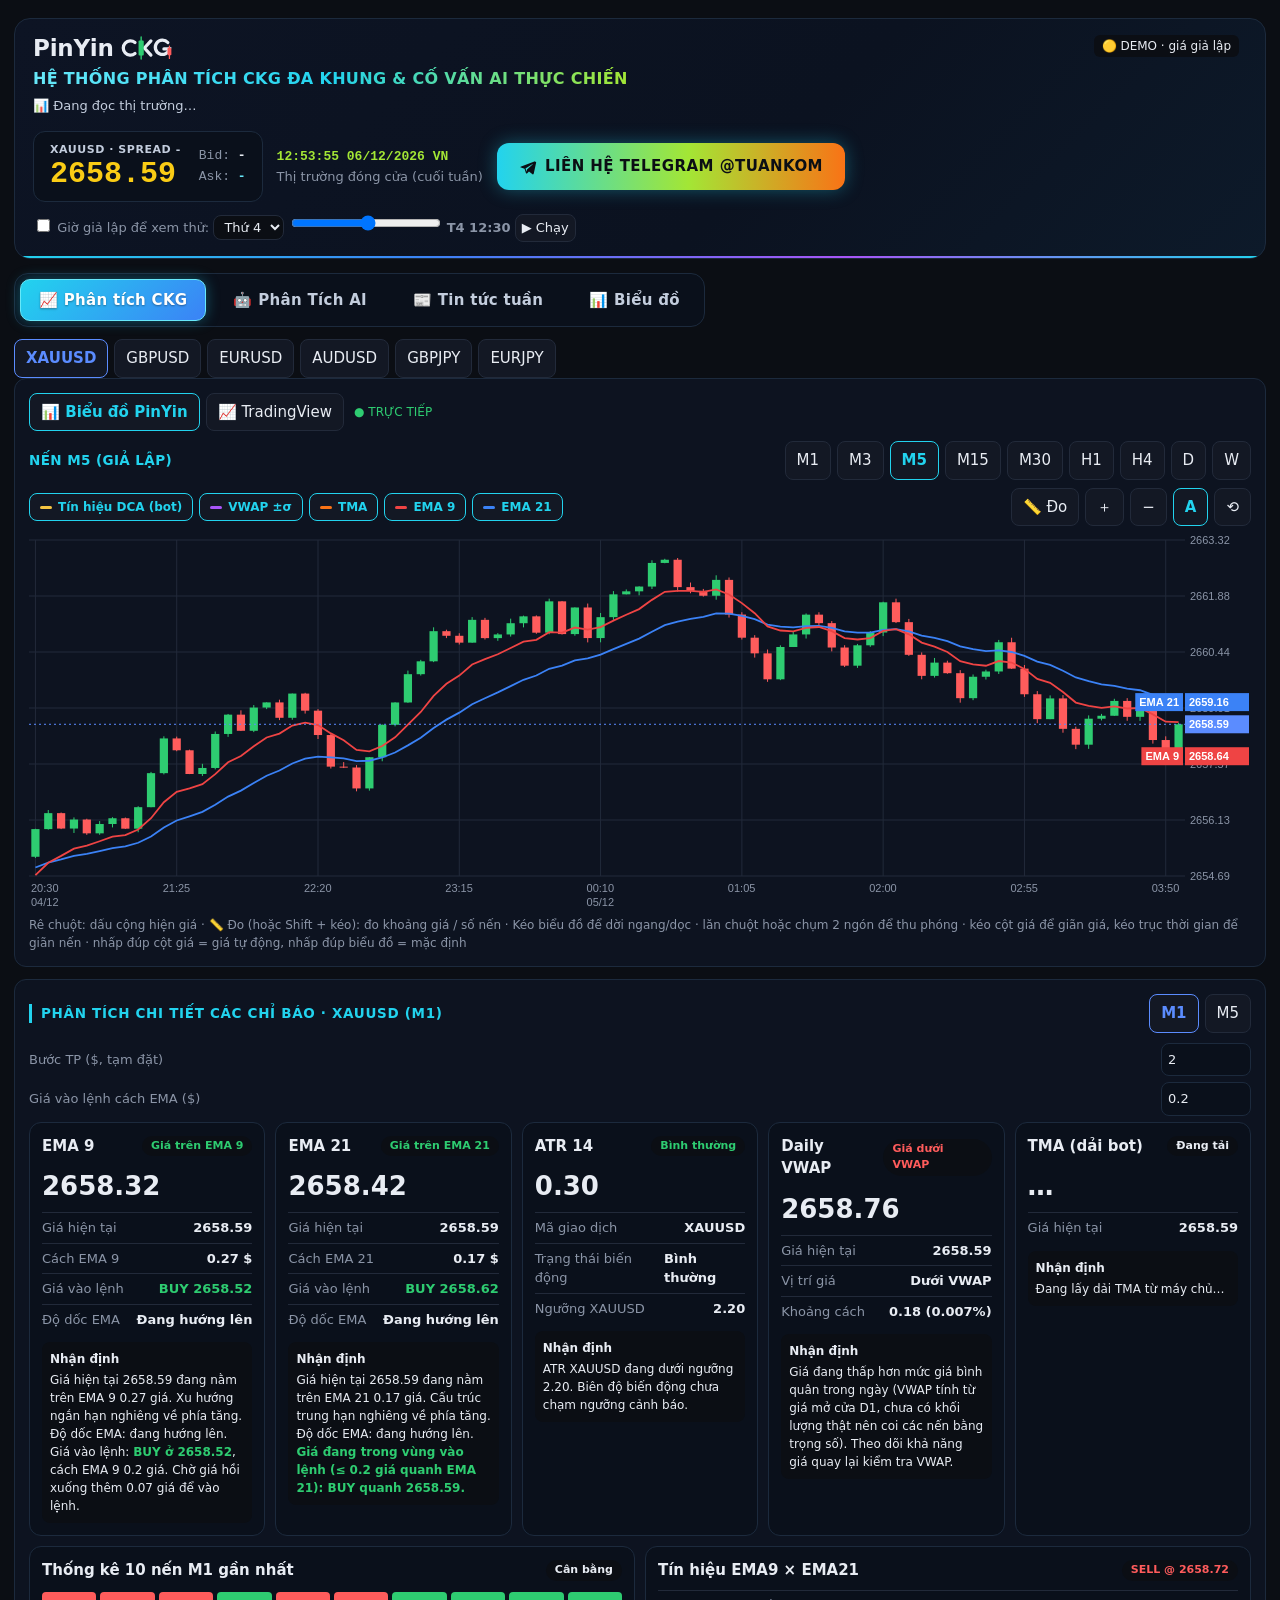
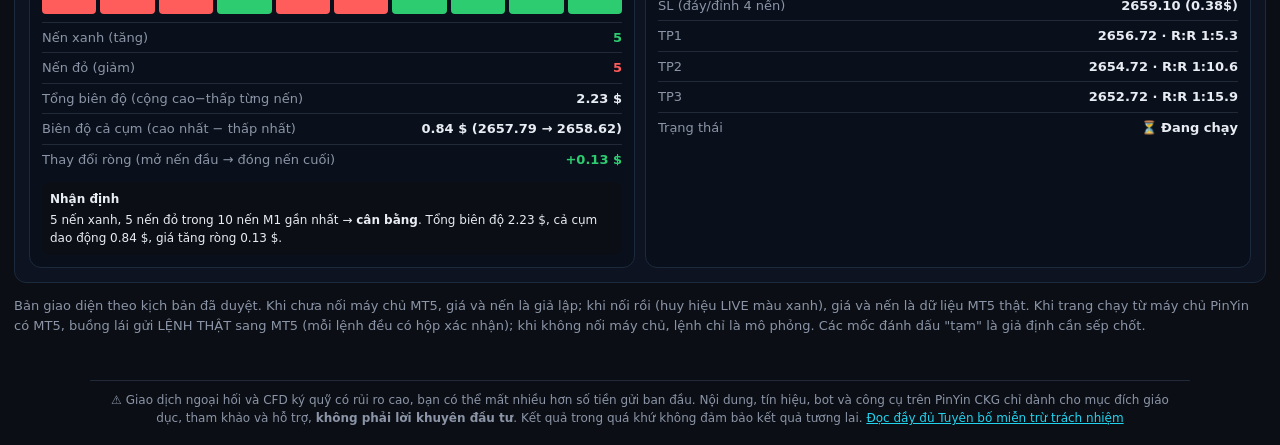
==== frontend/ckg/index.html @ 33f6bfa1 "Khung 2 "Pha tuần WPH7" → "Chu kỳ tuần H4 (tuần bắt đầu Thứ 2 04:00)": ô P1–P7 ghi "Chu kỳ 1–7", chu" ====
<!DOCTYPE html>
<html lang="vi" data-theme="dark">
<head>
<meta charset="utf-8">
<meta name="viewport" content="width=device-width, initial-scale=1, viewport-fit=cover">
<title>PinYin CKG</title>
<link rel="icon" type="image/svg+xml" href="data:image/svg+xml,%3Csvg xmlns='http://www.w3.org/2000/svg' viewBox='0 0 64 64'%3E%3Crect width='64' height='64' rx='14' fill='%23131824'/%3E%3Cline x1='24' y1='10' x2='24' y2='54' stroke='%232ecc71' stroke-width='3' stroke-linecap='round'/%3E%3Crect x='18' y='17' width='12' height='30' rx='2' fill='%232ecc71'/%3E%3Cpath d='M31 32 46 16M31 32 46 48' stroke='%23e8ecf3' stroke-width='7' stroke-linecap='round' fill='none'/%3E%3C/svg%3E">
<style>
:root{box-sizing:border-box;padding-top:env(safe-area-inset-top,0px);padding-bottom:env(safe-area-inset-bottom,0px);--bg:#f4f5f7;--card:#fff;--tx:#14181f;--mut:#667085;--bd:#e3e6eb;--ok:#12a150;--no:#d92d20;--wn:#b7791f;--acc:#2563eb}
@media (prefers-color-scheme:dark){:root:not([data-theme="light"]){--bg:#0b0e14;--card:#131824;--tx:#e8ecf3;--mut:#8b95a7;--bd:#222a3a;--ok:#2ecc71;--no:#ff5c5c;--wn:#f5c542;--acc:#5b8cff}}
:root[data-theme="dark"]{--bg:#0b0e14;--card:#131824;--tx:#e8ecf3;--mut:#8b95a7;--bd:#222a3a;--ok:#2ecc71;--no:#ff5c5c;--wn:#f5c542;--acc:#5b8cff}
*{box-sizing:border-box}html{scroll-padding-top:env(safe-area-inset-top,0px)}
body{margin:0;background:var(--bg);color:var(--tx);font:15px/1.5 system-ui,-apple-system,"Segoe UI",Roboto,sans-serif}
.w{max-width:1480px;margin:0 auto;padding:14px}h1{font-size:18px;margin:0}
.chip{font-size:12px;padding:4px 10px;display:inline-flex;align-items:center;gap:6px;opacity:.5}.chip.on{opacity:1}.chip i{width:12px;height:3px;border-radius:2px;display:inline-block}
.menu{display:flex;gap:8px;margin-top:14px;padding:5px;border:1px solid #1c2a3d;border-radius:14px;background:#0a101b;width:max-content;max-width:100%;flex-wrap:wrap}
.menu button{border:1px solid transparent;border-radius:10px;background:none;padding:9px 18px;font-size:15px;font-weight:700;letter-spacing:.02em;color:#c3cddd;cursor:pointer;transition:background .15s,color .15s}
.menu button:hover{background:#142034;color:#fff}
.menu button.on{background:linear-gradient(135deg,#22d3ee,#3b82f6);color:#fff;border-color:#67e8f9;box-shadow:0 0 14px rgba(34,211,238,.35);text-shadow:0 1px 2px rgba(0,0,0,.35)}
@media(max-width:600px){.menu button{padding:8px 12px;font-size:14px}}
#fcp{display:none}body.v-chart #fcp{display:flex}
body.v-chart .w>*:not(#menu):not(#fcp){display:none!important}body.v-chart{overflow:hidden}body.v-chart .w{max-width:none;padding:8px 10px}body.v-chart .menu{margin-top:0}
#fcp{flex-direction:column;margin-top:8px;border:1px solid var(--bd);border-radius:12px;overflow:hidden;background:var(--card)}
#fcp:fullscreen{border:0;border-radius:0;height:100vh!important}
.fcbar{display:flex;align-items:center;gap:6px;flex-wrap:wrap;padding:6px 8px;border-bottom:1px solid var(--bd)}
.fcbar select{width:auto;font-weight:800;padding:5px 8px;border-radius:8px}
.fcbar .fcg{display:flex;gap:2px;flex-wrap:wrap}.fcbar .sp{width:1px;height:22px;background:var(--bd);margin:0 4px}
.fcbar button{border:0;background:none;color:var(--mut);font-weight:700;font-size:13px;padding:5px 9px;border-radius:7px;cursor:pointer}
.fcbar button:hover{background:var(--bg);color:var(--tx)}.fcbar button.on{color:var(--acc);background:var(--bg)}
.fcbar .fcr{margin-left:auto;display:flex;gap:2px}
#fcdw button{min-width:30px;display:inline-flex;align-items:center;justify-content:center}#fcdw input[type=color]{width:26px;height:24px;padding:0 2px;border:0;background:none;cursor:pointer;vertical-align:middle}
.fcwrap{position:relative;flex:1;min-height:0}#fcbox{position:absolute;inset:0}
#fcleg{position:absolute;left:10px;top:8px;z-index:3;display:flex;gap:4px 12px;flex-wrap:wrap;align-items:baseline;font-size:13px;pointer-events:none;font-variant-numeric:tabular-nums;max-width:calc(100% - 90px)}
#fcleg .fcs{font-size:15px}.fce{display:inline-flex;gap:5px;align-items:center;color:var(--mut)}.fce i{width:12px;height:3px;border-radius:2px;display:inline-block;margin-left:6px}
#fcmsg{position:absolute;left:50%;top:45%;transform:translate(-50%,-50%);z-index:4;padding:10px 16px;border-radius:10px;background:var(--card);border:1px solid var(--bd);color:var(--mut);font-size:14px;text-align:center;max-width:90%}
@media(max-width:600px){body.v-chart .w{padding:6px}.fcbar button{padding:5px 7px;font-size:12px}#fcleg{font-size:12px}}
#aip{display:none}body.v-ai #aip{display:block}
body.v-ai .w>.c:not(.keep):not(#aip),body.v-ai .w>.g,body.v-ai .w>p{display:none!important}
.aiout{line-height:1.6}.aiout h3{font-size:15px;margin:16px 0 6px;padding-bottom:4px;border-bottom:1px solid var(--bd)}
.aiout ul{margin:4px 0;padding-left:20px}.aiout li{margin:2px 0}.aiout p{margin:6px 0}
.aiout .kl{margin-top:14px;padding:12px;border-radius:10px;background:var(--bg);font-size:16px;font-weight:700;border-left:4px solid var(--mut)}
.aiout .kl.ok{border-left-color:var(--ok)}.aiout .kl.no{border-left-color:var(--no)}.aiout .kl.wn{border-left-color:var(--wn)}
.spin{display:inline-block;width:12px;height:12px;border:2px solid var(--bd);border-top-color:var(--acc);border-radius:50%;animation:sp 1s linear infinite;vertical-align:-2px;margin-right:6px}@keyframes sp{to{transform:rotate(360deg)}}
.tg{display:inline-flex;align-items:center;gap:6px;padding:7px 12px;border-radius:9px;background:#229ED9;color:#fff!important;font-weight:700;font-size:13px;text-decoration:none;white-space:nowrap}.tg:hover{background:#1b8bc0}

.qk{border:1.5px solid var(--acc)}.qk h2{display:flex;justify-content:space-between;align-items:center;gap:8px;flex-wrap:wrap}
.qbadge{font-size:11px;font-weight:800;padding:4px 10px;border-radius:8px;border:1px solid var(--wn);color:var(--wn)}
.qrow{display:flex;justify-content:space-between;align-items:center;gap:8px;flex-wrap:wrap;padding:9px 12px;border:1px solid var(--bd);border-radius:10px;margin:8px 0;font-size:13px}
.qsec{border:1px solid var(--bd);border-radius:12px;padding:12px;margin:10px 0}
.qlbl{display:flex;justify-content:space-between;align-items:center;gap:8px;flex-wrap:wrap;font-size:12px;font-weight:800;letter-spacing:.04em;margin-bottom:8px}
.qgrid{display:grid;gap:8px;grid-template-columns:repeat(4,1fr)}.qgrid3{display:grid;gap:8px;grid-template-columns:repeat(3,1fr)}
.qopt{padding:10px 6px;border:1px solid var(--bd);border-radius:9px;background:var(--bg);color:var(--tx);font:inherit;font-weight:700;cursor:pointer;text-align:center}
.qopt small{display:block;font-weight:400;font-size:11px;color:var(--mut);margin-top:2px}.qopt.on{border-color:var(--acc);box-shadow:0 0 0 1px var(--acc) inset;color:var(--acc)}
.qbig{display:grid;gap:10px;grid-template-columns:1fr 1fr;margin-top:10px}.qbig button{padding:16px 8px;border-radius:12px;font:inherit;font-size:20px;font-weight:800;cursor:pointer;border:1.5px solid}
.qbig small{display:block;font-size:12px;font-weight:500;margin-top:4px;opacity:.9}.qb{background:rgba(22,163,74,.13);border-color:var(--ok)!important;color:var(--ok)}.qs{background:rgba(220,38,38,.13);border-color:var(--no)!important;color:var(--no)}
.qstep{display:grid;grid-template-columns:38px 1fr 38px;gap:6px}.qstep input{text-align:center;font-weight:800;font-size:16px}.qstep button{font:inherit;font-weight:800;border:1px solid var(--bd);border-radius:8px;background:var(--bg);color:var(--tx);cursor:pointer}
.qpre{display:grid;grid-template-columns:repeat(4,1fr);gap:5px;margin-top:6px}.qpre button{padding:4px;font-size:12px;border:1px solid var(--bd);border-radius:6px;background:var(--bg);color:var(--mut);cursor:pointer}.qpre button.on{border-color:var(--acc);color:var(--acc)}
.q2{display:grid;gap:10px;grid-template-columns:1fr 1fr}.qg{border:1px solid var(--bd);border-radius:10px;padding:10px;font-size:12px}.qg .hd{display:flex;justify-content:space-between;align-items:center;font-weight:800;margin-bottom:6px}
.qtg{padding:3px 10px;border-radius:6px;font-weight:800;font-size:11px;cursor:pointer;border:1px solid var(--bd);background:var(--bg);color:var(--mut)}.qtg.on{border-color:var(--ok);color:var(--ok);background:rgba(22,163,74,.12)}
.qg input[type=number]{width:62px;padding:3px 5px;font-size:12px}.qwide{width:100%;padding:12px;border-radius:10px;font:inherit;font-weight:800;cursor:pointer;border:1px solid var(--acc);background:transparent;color:var(--acc);margin-top:10px}
.qpl{display:flex;justify-content:space-between;align-items:center;gap:8px;padding:8px 10px;border:1px solid var(--bd);border-radius:8px;margin-top:6px;font-size:13px;flex-wrap:wrap}
.qx{padding:3px 10px;font-size:12px;border-radius:6px;cursor:pointer;border:1px solid var(--no);color:var(--no);background:transparent}
@media(max-width:600px){.qgrid{grid-template-columns:repeat(2,1fr)}.q2{grid-template-columns:1fr}.qbig button{font-size:17px}}

:root{--e9:#ef4444;--e21:#3b82f6;--e50:#eab308;--e200:#4b5563;--vw:#a855f7;--tma:#f97316}[data-theme="dark"]{--e200:#e5e7eb}
@media (prefers-color-scheme:dark){:root:not([data-theme="light"]){--e200:#e5e7eb}}
.ws>.c{margin-bottom:12px}
@media(min-width:1100px){.ws.two{display:grid;grid-template-columns:minmax(0,1.65fr) minmax(390px,1fr);gap:12px;align-items:stretch}.ws.two>.c{margin-bottom:12px}.ws.two #chartc{display:flex;flex-direction:column}.ws.two .cvw{flex:1;height:auto;min-height:460px}
 .ws.two #qk{box-sizing:border-box}}
#chartc h2,#qk h2>span:first-child{text-transform:uppercase;letter-spacing:.03em}
[data-theme="dark"] #qk,[data-theme="dark"] #chartc{--acc:#22d3ee;background:#0d1320;border-color:#1c2a3d}
[data-theme="dark"] #qk h2>span:first-child,[data-theme="dark"] #chartc h2{color:#22d3ee}
[data-theme="dark"] #qk .qsec,[data-theme="dark"] #qk .qrow{background:#0a101b;border-color:#1c2a3d}

@media(min-width:1100px){.ws.two #qk{padding:10px 12px}.ws.two #qk h2{font-size:13px}.ws.two #qk .qrow{padding:6px 10px;margin:6px 0;font-size:12px}
 .ws.two #qk .qsec{padding:9px 10px;margin:7px 0}.ws.two #qk .qlbl{font-size:11px;margin-bottom:6px}.ws.two #qk .qopt{padding:6px 4px;font-size:13px}
 .ws.two #qk .qopt small{font-size:10px}.ws.two #qk .qbig{margin-top:8px}.ws.two #qk .qbig button{padding:9px 6px;font-size:16px}.ws.two #qk .qbig small{font-size:11px}
 .ws.two #qk .qstep{grid-template-columns:32px 1fr 32px}.ws.two #qk .qstep input{font-size:14px;padding:5px}.ws.two #qk .qpre{margin-top:4px}.ws.two #qk .qpre button{padding:2px;font-size:11px}
 .ws.two #qk .qg{padding:7px 8px;font-size:11px}.ws.two #qk .qwide{padding:8px;margin-top:7px;font-size:13px}.ws.two #qk .qpl{padding:5px 8px;font-size:12px}}
body.v-ai .w>.ws{display:none!important}
.g2s{display:grid;gap:10px;grid-template-columns:1fr 1fr;margin-top:10px;align-items:stretch}.g2s>.ac{margin-top:0!important}@media(max-width:800px){.g2s{grid-template-columns:1fr}}

body.v-ai #top2{display:none!important}
@media(min-width:1100px){body.fx #top2{display:grid;grid-template-columns:minmax(0,1.25fr) minmax(0,1fr);gap:12px;align-items:stretch;margin-bottom:12px}
 body.fx #top2>#gb1,body.fx #top2>#gb2{display:contents}body.fx #top2 .c{margin:0}
 body.fx #top2>#ws{grid-column:1;grid-row:1/span 2;display:flex;flex-direction:column}body.fx #chartc{flex:1;display:flex;flex-direction:column}
 body.fx #chartc .cvw{flex:1;height:auto;min-height:380px}
 body.fx #gb1>.c:nth-child(1){grid-column:2;grid-row:1}body.fx #gb1>.c:nth-child(2){grid-column:2;grid-row:2}
 body.fx #gb2>.c:nth-child(1){grid-column:1;grid-row:3}body.fx #gb2>.c:nth-child(2){grid-column:2;grid-row:3}}

#qk.eaoff .qsec:not(#qea),#qk.eaoff #qacc{display:none}#qk.eaoff #qea{display:block!important}.eakey{font-family:ui-monospace,Consolas,monospace;font-size:15px;font-weight:800;color:#facc15;background:#0a101b;border:1px dashed #facc15;border-radius:8px;padding:8px 10px;word-break:break-all}
body:not(.v-bot) #botc,body:not(.v-bot) #histc,body:not(.v-bot) #btc,body:not(.v-bot) #cpc{display:none!important}
body.v-ck .w>.c,body.v-ck .w>.g,body.v-ck #gb1,body.v-ck #gb2,body.v-ck #tabs{display:none!important}
body.v-bot .w>.c:not(#botc):not(#histc):not(#btc):not(#cpc),body.v-bot .w>.g,body.v-bot #top2,body.v-bot #tabs{display:none!important}
#botc{padding:0;border:0;background:none}#botc .ac{margin-top:0!important}
#newsp{display:none}body.v-news #newsp{display:block}
body.v-news .w>.c:not(.keep):not(#newsp),body.v-news .w>.g,body.v-news .w>p,body.v-news #top2,body.v-news .w>.c.keep,body.v-news #tabs{display:none!important}
.nwbar{display:flex;gap:10px 16px;flex-wrap:wrap;align-items:center;margin-bottom:10px}#nwccy button{padding:4px 10px;font-size:12px}
.nwday{margin:14px 0 4px;font-weight:800;color:var(--h2);font-size:13px;letter-spacing:.04em;text-transform:uppercase}
.nwr{display:grid;grid-template-columns:62px 52px 74px minmax(0,1fr) 90px 90px 96px;gap:8px;align-items:center;padding:8px 10px;border-top:1px solid var(--bd);font-size:13px}
.nwr.hd{color:var(--mut);font-size:11px;text-transform:uppercase;border-top:0;padding-top:0}.nwr.past{opacity:.45}.nwr.nx{background:rgba(34,211,238,.08);border-left:3px solid var(--h2)}
.nwi{font-weight:800;font-size:12px}.nwi.h{color:#ff5c5c}.nwi.m{color:#f59e0b}.nwc{font-weight:800}.nwt b{display:block}.nwt span{color:var(--mut);font-size:12px}
.nwnext{border:1px solid var(--h2);border-radius:12px;padding:10px 14px;margin:6px 0 4px;display:flex;justify-content:space-between;gap:10px;flex-wrap:wrap;align-items:center}
@media(max-width:800px){.nwr{grid-template-columns:52px 46px 1fr;row-gap:2px}.nwr.hd{display:none}.nwr .nwf,.nwr .nwp,.nwr .nwcd{grid-column:3;font-size:12px}.nwr .nwi{grid-column:1}.nwr .nwt{grid-column:2/4;grid-row:2}}

.hero{position:relative;margin-top:4px;padding:16px 18px;border:1px solid #1c2a3d;border-radius:16px;background:linear-gradient(135deg,#0d1424 0%,#0b1220 60%,#0d1a2a 100%);overflow:hidden}
.hero:after{content:"";position:absolute;left:0;right:0;bottom:0;height:2px;background:linear-gradient(90deg,#22d3ee,#3b82f6,#a855f7,#22d3ee)}
.hrow1{display:flex;justify-content:space-between;gap:12px;flex-wrap:wrap;align-items:flex-start}.hbrand{min-width:0}
.hbrand .logo{font-size:23px}.htitle{margin-top:6px;font-size:16px;font-weight:800;letter-spacing:.02em;background:linear-gradient(90deg,#67e8f9,#22d3ee,#a3e635);-webkit-background-clip:text;background-clip:text;color:transparent}
.hstat{margin-top:5px;font-size:13px;color:#c3cddd;line-height:1.6}.hstat b{font-weight:800}.hstat .sep{color:#3b4a63;margin:0 6px}
.hside{display:flex;gap:8px;align-items:center;flex-wrap:wrap}
.hrow2{display:flex;gap:14px;align-items:center;flex-wrap:wrap;margin-top:14px}
.hpx{display:flex;gap:18px;align-items:center;padding:10px 16px;border:1px solid #1c2a3d;border-radius:12px;background:#0a101b}
.hsym{font-size:11px;font-weight:800;color:#c3cddd;letter-spacing:.05em}.hpx .px{font-size:30px;font-weight:900;color:#facc15;line-height:1.1;font-family:ui-monospace,Consolas,monospace}
.hba{font-family:ui-monospace,Consolas,monospace;font-size:13px;color:#8b95a7;line-height:1.6}.hba b{color:#e8ecf3}#hask{color:#67e8f9}
.htime{font-size:13px}.htime #clk{font-family:ui-monospace,Consolas,monospace;font-weight:800;color:#a3e635}
.htg{display:inline-flex;align-items:center;gap:8px;padding:12px 22px;border-radius:12px;font-weight:900;font-size:15px;letter-spacing:.03em;color:#0b0e14;text-decoration:none;
 background:linear-gradient(90deg,#22d3ee,#a3e635 55%,#f97316);box-shadow:0 0 18px rgba(34,211,238,.35);transition:transform .15s}.htg:hover{transform:translateY(-1px)}
.hsim{display:block;margin-top:10px;font-size:12px}.hsim select,.hsim button{padding:3px 6px}
@media(max-width:700px){.hero{padding:12px}.htitle{font-size:13px}.hpx .px{font-size:26px}.htg{width:100%;justify-content:center}}
.bgrid{display:grid;grid-template-columns:1fr 1fr;gap:18px;margin-top:4px}.bsh{border-left:1px solid var(--bd);padding-left:18px}.bsh select{width:100%}.bsh .qg input[type=number]{width:58px;padding:3px 5px;font-size:12px}@media(max-width:900px){.bgrid{grid-template-columns:1fr}.bsh{border-left:0;padding-left:0;border-top:1px solid var(--bd);padding-top:12px}}
.brand{display:flex;flex-direction:column;gap:4px}.tagline{font-size:10.5px;font-weight:600;letter-spacing:.08em;color:var(--mut);line-height:1.3}
h1.logo{display:flex;align-items:center;gap:7px;font-size:21px;font-weight:800;letter-spacing:-.01em;line-height:1}h1.logo svg{display:block;flex:none}
h2{font-size:13.5px;font-weight:800;letter-spacing:.05em;color:var(--h2);margin:0 0 10px;text-transform:uppercase;border-left:3px solid var(--h2);padding-left:9px;line-height:1.35}:root{--h2:#1d4ed8}[data-theme="dark"]{--h2:#22d3ee}@media (prefers-color-scheme:dark){:root:not([data-theme="light"]){--h2:#22d3ee}}[data-theme="dark"] .c{background:#0d1320;border-color:#1c2a3d}[data-theme="dark"] .c .ac,[data-theme="dark"] .c input,[data-theme="dark"] .c select{background:#0a101b;border-color:#1c2a3d}.qk h2,#chartc h2{border-left:0;padding-left:0}
.c{background:var(--card);border:1px solid var(--bd);border-radius:12px;padding:14px;margin-bottom:12px}
.g{display:grid;gap:12px;grid-template-columns:1fr 1fr}@media(max-width:700px){.g{grid-template-columns:1fr}}
.top{display:flex;justify-content:space-between;align-items:center;gap:10px;flex-wrap:wrap}
.px{font-size:32px;font-weight:700;font-variant-numeric:tabular-nums}
.mut{color:var(--mut);font-size:13px}.ok{color:var(--ok)}.no{color:var(--no)}.wn{color:var(--wn)}
.row{display:flex;justify-content:space-between;padding:3px 0;gap:8px}
button{font:inherit;cursor:pointer;border:1px solid var(--bd);background:var(--card);color:var(--tx);border-radius:8px;padding:7px 11px}
button.on{border-color:var(--acc);color:var(--acc);font-weight:700}
.bb{background:var(--ok);color:#fff;border:0;font-weight:700}.bs{background:var(--no);color:#fff;border:0;font-weight:700}
input,select{font:inherit;padding:6px;border:1px solid var(--bd);border-radius:8px;background:var(--bg);color:var(--tx);width:100%}
input[type=checkbox]{width:auto}.f{display:grid;grid-template-columns:repeat(4,1fr);gap:6px}.f label{font-size:12px;color:var(--mut)}
.ph{display:flex;gap:3px;margin:6px 0}.ph div{height:32px;border-radius:6px;background:var(--bg);font-size:12px;white-space:nowrap;overflow:hidden;display:flex;align-items:center;justify-content:center;color:var(--mut)}
.ph div.on{background:var(--acc);color:#fff;font-weight:700}.ph div.up{background:rgba(46,204,113,.18);color:var(--ok);border:1px solid rgba(46,204,113,.55);font-weight:700}.ph div.dn{background:rgba(255,92,92,.16);color:var(--no);border:1px solid rgba(255,92,92,.55);font-weight:700}
.ck{display:flex;gap:8px;padding:4px 0;border-top:1px solid var(--bd)}.big{font-size:18px;font-weight:700;margin:8px 0}
.tag{font-size:12px;background:var(--bg);border-radius:6px;padding:2px 8px}canvas{width:100%;height:380px;display:block}.cvw{position:relative;height:380px}#tvbox{height:520px}#tvbox>div{position:absolute;inset:0}@media(min-width:1100px){.ws.two #tvbox{height:auto}}.cvw canvas{position:absolute;inset:0;height:100%}
.pos{border-top:1px solid var(--bd);padding:8px 0}.btns{display:flex;gap:6px;flex-wrap:wrap;margin-top:6px}table{width:100%;border-collapse:collapse;font-size:12px;font-variant-numeric:tabular-nums}
@media(max-width:600px){.pt tr:first-child{display:none}.pt tr{display:grid;grid-template-columns:1fr 1fr;gap:3px 14px;padding:9px 0;border-bottom:1px solid var(--bd)}.pt td{display:flex;justify-content:space-between;padding:0;border:0;white-space:nowrap}.pt td:before{content:attr(data-l);color:var(--mut);margin-right:8px;font-weight:400}.pt td:last-child{grid-column:1/-1}.pt td:last-child button{width:100%;padding:8px!important;font-size:14px!important}#ht tr:first-child{display:none}#ht tr{display:grid;grid-template-columns:1fr 1fr;gap:3px 14px;padding:9px 0;border-bottom:1px solid var(--bd)}#ht td{display:flex;justify-content:space-between;padding:0;border:0;white-space:nowrap}#ht td:before{content:attr(data-l);color:var(--mut);margin-right:8px;font-weight:400}}th,td{padding:5px 7px;text-align:right;border-top:1px solid var(--bd);white-space:nowrap}th:first-child,td:first-child{text-align:left}th{color:var(--mut);font-weight:600}tr.cur td{background:var(--bg);font-weight:700}.sc{overflow-x:auto}.cells{display:grid;gap:10px;grid-template-columns:repeat(auto-fill,minmax(156px,1fr))}.cell{border:1px solid var(--bd);border-left:3px solid var(--bd);border-radius:8px;padding:9px 11px;background:var(--bg);font-size:13px;line-height:1.45}.cell.up{border-left-color:var(--ok)}.cell.dn{border-left-color:var(--no)}.cell.cur{border-color:var(--acc);box-shadow:0 0 0 1px var(--acc)}.ct{display:flex;justify-content:space-between;gap:6px}.bg{font-size:19px;font-weight:800;margin:4px 0 6px}.bg small{font-size:10px;font-weight:400;color:var(--mut)}.cb{display:flex;gap:10px;align-items:stretch;margin:4px 0}.bar{position:relative;width:14px;min-height:64px;background:linear-gradient(var(--mut),var(--mut)) center/2px 100% no-repeat}.bar i{position:absolute;left:0;width:100%;border-radius:2px}.bar i.up{background:var(--ok)}.bar i.dn{background:var(--no)}.kv{display:grid;grid-template-columns:auto 1fr;gap:2px 10px;font-size:13px;border-top:1px solid var(--bd);padding-top:6px}.kv span{color:var(--mut)}.kv b{text-align:right;font-variant-numeric:tabular-nums;font-weight:600}
.cards4{display:grid;gap:10px;grid-template-columns:repeat(auto-fit,minmax(200px,1fr))}.ac{border:1px solid var(--bd);border-radius:12px;padding:12px;background:var(--card)}.ac .hd{display:flex;justify-content:space-between;align-items:center;gap:6px;font-weight:700}.ac .vl{font-size:26px;font-weight:700;margin:10px 0 6px;font-variant-numeric:tabular-nums}.bdg{font-size:11px;font-weight:700;border-radius:999px;padding:2px 9px;background:var(--bg)}.ac .row{border-top:1px solid var(--bd);padding:5px 0;font-size:13px}.ac .row span{color:var(--mut)}.ac .nd{background:var(--bg);border-radius:8px;padding:8px;margin-top:8px;font-size:12px;line-height:1.5}.ac .nd b{display:block;margin-bottom:3px}
.kr{display:flex;gap:8px;padding:5px 6px;border-top:1px solid var(--bd);font-size:13px;align-items:flex-start}.kr.cur{background:var(--bg);border-left:3px solid var(--acc)}.kr .k{min-width:40px;font-weight:700}.kr .s{margin-left:auto;font-size:12px;white-space:nowrap;color:var(--mut);padding-left:10px}.kr .s b{font-weight:800}.kr .s .run{color:var(--h2)}#kb>.g{gap:14px}#kb>.g>div{border:1px solid var(--bd);border-radius:12px;padding:10px 12px;background:var(--bg)}[data-theme="dark"] #kb>.g>div{background:#0a101b;border-color:#1c2a3d}#kwh,#kdh{font-size:14px;color:var(--tx)!important;padding-bottom:8px;margin-bottom:2px}#kwh b,#kdh b{color:var(--h2)}.kr{padding:7px 6px}.kr:first-of-type{border-top:0}.kr.pv{color:var(--mut);font-size:12px}.kr.fin{font-weight:700}
</style>
</head>
<body>
<div class="w">
<div class="hero">
<div class="hrow1"><div class="hbrand"><h1 class="logo" aria-label="PinYin CKG"><span>PinYin</span><svg viewBox="0 0 80 40" height="26" aria-hidden="true"><g fill="none" stroke="var(--tx)" stroke-width="5" stroke-linecap="round"><path d="M21.5 11.5A11 11 0 1 0 21.5 28.5"/><path d="M36 20 46 9M36 20 46 31"/><path d="M72 11.5A11 11 0 1 0 74.5 21.5H66"/></g><line x1="31" y1="3" x2="31" y2="37" stroke="var(--ok)" stroke-width="2.2" stroke-linecap="round"/><rect x="27" y="8.5" width="8" height="23" rx="1.5" fill="var(--ok)"/><line x1="74.5" y1="17" x2="74.5" y2="36" stroke="var(--no)" stroke-width="2" stroke-linecap="round"/><rect x="71.5" y="20" width="6" height="11" rx="1" fill="var(--no)"/></svg></h1><div class="htitle">HỆ THỐNG PHÂN TÍCH CKG ĐA KHUNG &amp; CỐ VẤN AI THỰC CHIẾN</div><div class="hstat" id="hstat">📊 Đang đọc thị trường…</div></div>
<div class="hside"><span class="tag" id="src">🟡 DEMO · giá giả lập</span><div class="btns" id="thb" style="display:none"></div><span id="meb" style="display:flex;gap:8px;align-items:center;flex-wrap:wrap"></span></div></div>
<div class="hrow2"><div class="hpx"><div><div class="hsym"><span id="nm">XAUUSD</span> · SPREAD <span id="hspr">-</span></div><div class="px" id="px">-</div></div>
<div class="hba">Bid: <b id="hbid">-</b><br>Ask: <b id="hask">-</b></div></div>
<div class="htime"><div id="clk"></div><div id="hses" class="mut"></div></div>
<a class="htg" href="https://t.me/TuanKom" target="_blank" rel="noopener"><svg viewBox="0 0 24 24" width="18" height="18" aria-hidden="true"><path fill="currentColor" d="M21.4 4.2 2.9 11.3c-1.3.5-1.2 1.2-.2 1.5l4.7 1.5 1.8 5.6c.2.6.4.8.9.8.4 0 .6-.2.9-.4l2.3-2.2 4.7 3.5c.9.5 1.5.2 1.7-.8l3.1-14.5c.3-1.3-.5-1.8-1.4-1.1zM8.6 14l9-5.7c.4-.3.8-.1.5.2l-7.4 6.7-.3 3.2z"/></svg>LIÊN HỆ TELEGRAM @TUANKOM</a></div>
<label class="mut hsim"><input type="checkbox" id="sm" onchange="render()"> Giờ giả lập để xem thử:
<select id="sd" style="width:auto" onchange="render()"><option value="0">Thứ 2</option><option value="1">Thứ 3</option><option value="2" selected>Thứ 4</option><option value="3">Thứ 5</option><option value="4">Thứ 6</option></select>
<input id="sh" type="range" min="0" max="24" step="any" value="12.5" style="width:150px;padding:0" oninput="render()"> <b id="shl"></b> <button id="pb" onclick="play()">▶ Chạy</button></label></div>

<div class="menu" id="menu"><button data-v="ckg" class="on" onclick="setView('ckg')">📈 Phân tích CKG</button><button data-v="ai" onclick="setView('ai')">🤖 Phân Tích AI</button><button data-v="news" onclick="setView('news')">📰 Tin tức tuần</button><button data-v="chart" onclick="setView('chart')">📊 Biểu đồ</button><button data-v="ck" id="cktab" style="display:none" onclick="setView('ck')">🚀 Buồng lái</button><button data-v="bot" id="bottab" style="display:none" onclick="setView('bot')">🤖 Bot tự động</button></div>
<div id="tabs" style="display:flex;gap:6px;flex-wrap:wrap;margin-top:12px"></div>
<div id="fcp"><div class="fcbar"><select id="fcsym" onchange="fcSym(this.value)" aria-label="Cặp tiền"></select><span class="sp"></span><div class="fcg" id="fctf"></div><span class="sp"></span>
<div class="fcg"><button id="fcha" onclick="fcTog('ha')" title="Nến Heikin Ashi">Heikin Ashi</button></div><span class="sp"></span><div class="fcg"><button id="fcdca" onclick="fcTog('dca')" title="Nhãn BUY / SELL theo cài đặt DCA đang lưu của bot + ENTRY / SL chung / TP của tín hiệu gần nhất (bot chỉ vào lệnh XAUUSD, cặp khác chỉ để xem)">Tín hiệu DCA</button><button id="fcbvw" onclick="fcTog('bvw')" title="VWAP ±σ đúng như bot DCA đang dùng">VWAP ±σ</button><button id="fctma" onclick="fcTog('tma')" title="Dải TMA trên / giữa / dưới của bot DCA">TMA</button><button id="fce9" onclick="fcTog('e9')">EMA 9</button><button id="fce21" onclick="fcTog('e21')">EMA 21</button><button id="fcvol" onclick="fcTog('vol')" title="Khối lượng tick">Volume</button></div>
<span class="sp"></span><div class="fcg" id="fcdw"></div>
<div class="fcr"><button onclick="fcFit()" title="Về nến mới nhất">⟲ Về hiện tại</button><button onclick="fcFull()" title="Toàn màn hình (phím F)">⛶ Toàn màn hình</button></div></div>
<div class="fcwrap"><div id="fcbox"></div><canvas id="fcov" style="position:absolute;inset:0;width:100%;height:100%;pointer-events:none;z-index:2"></canvas><div id="fcleg"></div><div id="fcmsg" style="display:none"></div></div></div>


<div class="c" id="newsp"><div class="top" style="margin-bottom:8px"><h2 style="margin:0">📰 Lịch tin kinh tế trong tuần</h2><span id="nwupd" class="mut" style="font-size:12px"></span></div>
<div class="nwbar"><div class="btns" id="nwimp" style="margin:0"><button data-i="hm" onclick="nwSet('imp','hm')">🔴🟠 Mạnh + Vừa</button><button data-i="h" onclick="nwSet('imp','h')">🔴 Chỉ tin mạnh</button></div>
<div class="btns" id="nwccy" style="margin:0"></div><label class="mut" style="font-size:13px;display:flex;gap:6px;align-items:center"><input type="checkbox" id="nwpast" onchange="nwSet('past',this.checked)"> Hiện cả tin đã ra</label></div>
<div id="nwnext"></div><div id="nwlist" class="mut">Đang tải lịch tin…</div>
<p class="mut" style="font-size:12px;margin:10px 0 0">Nguồn: Forex Factory, dự phòng Myfxbook · giờ Việt Nam (GMT+7) · 🔴 Mạnh = tin có thể làm giá biến động mạnh, 🟠 Vừa = biến động vừa. Tin USD ảnh hưởng trực tiếp tới XAUUSD. Nên đứng ngoài hoặc dời SL trước giờ ra tin mạnh.</p></div>
<div class="c" id="aip"><div class="top"><h2 style="margin:0">🤖 Phân Tích AI · <span id="ais">GBPUSD</span></h2>
<div class="btns" style="margin:0"><button id="aib" class="bb" style="background:var(--acc)" onclick="aiRun(false)">⚡ Phân tích ngay</button><button id="aib2" onclick="aiRun(true)" title="Bỏ qua bản lưu, gọi AI phân tích mới">🔄 Phân tích lại</button></div></div>
<div id="aist" class="mut" style="margin:8px 0"></div><div id="aiout" class="aiout"></div>
<p class="mut" style="font-size:12px;margin:12px 0 0">AI (Google Gemini) đọc dữ liệu MT5 đa khung M1 · M5 · M15 · H1 · H4 · D1 cùng các mốc CKG (pha tuần WPH7, chu kỳ ngày, khung giờ vào lệnh) rồi đưa kịch bản. Đây là phân tích tham khảo, không phải lời khuyên đầu tư; AI có thể sai, luôn tự kiểm tra trước khi vào lệnh.</p></div>
<div id="top2"><div class="ws" id="ws"><div class="c" id="chartc"><div class="btns" id="cmode" style="margin:0 0 10px;align-items:center"><button data-c="pin" onclick="setCM('pin')">📊 Biểu đồ PinYin</button><button data-c="tv" onclick="setCM('tv')">📈 TradingView</button><span class="ok" style="font-size:12px;margin-left:4px">● TRỰC TIẾP</span><span id="cmnote" class="mut" style="font-size:11px"></span></div><div class="top"><h2 id="ct" style="margin:0">Nến M5</h2><div id="tfb" class="btns" style="margin:0"></div></div><div class="top" id="cind" style="margin:8px 0 6px"><div id="ind" class="btns" style="margin:0"></div><div class="btns" style="margin:0"><button id="msb" onclick="msToggle()" title="Thước đo: bấm rồi kéo trên biểu đồ (hoặc giữ Shift + kéo)">📏 Đo</button><button onclick="zoom(1/1.25)" title="Phóng to">＋</button><button onclick="zoom(1.25)" title="Thu nhỏ">−</button><button id="yab" class="on" onclick="yauto()" title="Thang giá tự động">A</button><button onclick="zreset()" title="Về mặc định">⟲</button></div></div><div class="cvw" id="cvbox"><canvas id="cv" style="touch-action:none;cursor:grab"></canvas><canvas id="cvo" style="position:absolute;left:0;top:0;pointer-events:none"></canvas></div><div class="cvw" id="tvbox" style="display:none"></div><div class="mut" id="chint" style="font-size:12px;margin-top:4px">Rê chuột: dấu cộng hiện giá · 📏 Đo (hoặc Shift + kéo): đo khoảng giá / số nến · Kéo biểu đồ để dời ngang/dọc · lăn chuột hoặc chụm 2 ngón để thu phóng · kéo cột giá để giãn giá, kéo trục thời gian để giãn nến · nhấp đúp cột giá = giá tự động, nhấp đúp biểu đồ = mặc định</div></div>
<div class="c qk" id="qk" style="display:none"><h2 style="margin:0 0 4px"><span>🚀 BUỒNG LÁI THAO TÁC LỆNH (ĐIỀU KHIỂN MT5 TỪ XA)</span><span class="qbadge" id="qdemo">…</span></h2>
<div id="qslot" style="display:none;margin-bottom:8px"></div>
<div class="qrow" id="qacc">…</div>
<div class="qsec" id="qea" style="display:none"></div>
<div class="qsec" id="qlg" style="display:none"><div class="qlbl"><span>🔄 ĐĂNG NHẬP TÀI KHOẢN MT5 KHÁC</span><button class="qx" onclick="$('qlg').style.display='none'">✕</button></div>
<div id="qlgr" style="display:flex;gap:6px;flex-wrap:wrap;margin-bottom:8px"></div>
<div style="display:grid;grid-template-columns:1fr 1fr;gap:8px"><input id="qlgn" type="number" placeholder="Số tài khoản (login)" autocomplete="off">
<input id="qlgp" type="password" placeholder="Mật khẩu giao dịch" autocomplete="new-password"></div>
<input id="qlgs" list="qlgsl" placeholder="Máy chủ (server) vd: Exness-MT5Trial8, ICMarketsSC-Demo" style="margin-top:8px" autocomplete="off"><datalist id="qlgsl"></datalist>
<button class="qwide" style="margin-top:8px" onclick="qLogin()">🔐 Đăng nhập vào MT5</button>
<div class="mut" style="font-size:12px;margin-top:6px">Mật khẩu chỉ gửi thẳng cho MT5, PinYin không lưu. Tài khoản từng đăng nhập trên VPS có thể để trống mật khẩu (MT5 dùng mật khẩu đã lưu). Đổi tài khoản thì <b>bot tự động sẽ TẮT</b>. Tài khoản THẬT mặc định bị chặn vào lệnh: bấm nút 🔒 Lệnh THẬT trên dòng tài khoản để bật/tắt.</div><div id="qlgm" style="font-size:13px;margin-top:6px"></div></div>
<div class="qsec"><div class="qlbl"><span>1. CHỌN KHỐI LƯỢNG GIAO DỊCH (LOT)</span><span style="color:var(--acc)"><input id="qlot" type="number" step=".01" min=".01" value="0.02" style="width:74px;padding:2px 6px;text-align:right" oninput="qSave()"> lot</span></div>
<div class="qgrid" id="qlots"></div>
<div class="qlbl" style="margin-top:12px"><span>⚙️ CHẾ ĐỘ BÓP CÒ LỆNH</span><span id="qmodeinfo" style="color:var(--acc);font-weight:600"></span></div>
<div class="qgrid3" id="qmodes"><button class="qopt" data-m="ema9" onclick="qMode('ema9')">⚡ EMA9<small>Đón hồi EMA9</small></button><button class="qopt" data-m="zone" onclick="qMode('zone')">🎯 HỘI TỤ<small>Đón tại cản 10 nến</small></button><button class="qopt" data-m="now" onclick="qMode('now')">🚀 NGAY<small>Lệnh thị trường SL/TP</small></button></div>
<div id="qmodeopt" class="mut" style="font-size:12px;margin-top:8px;display:flex;gap:12px;flex-wrap:wrap;align-items:center"><label>Khung <select id="qtf" style="width:auto;padding:2px 6px" onchange="qSave()"><option>M1</option><option>M5</option><option>M15</option></select></label><label id="qoffw">Giá vào cách EMA9 <input id="qoff" type="number" step=".1" min="0" style="width:64px;padding:2px 6px" oninput="qSave()"> <span class="qu"></span></label></div>
<div class="qbig"><button class="qb" onclick="qOrder('BUY')">🟢 BUY (MUA)<small id="qbsub">…</small></button><button class="qs" onclick="qOrder('SELL')">🔴 SELL (BÁN)<small id="qssub">…</small></button></div>
<label class="mut" style="font-size:12px;display:flex;gap:6px;align-items:center;margin-top:8px"><input type="checkbox" id="qconf" checked onchange="qSave()"> Hỏi xác nhận trước khi gửi lệnh</label><div id="qmsg" style="font-size:13px;margin-top:6px"></div></div>
<div class="qsec"><div class="qlbl"><span>🛡 CẤU HÌNH BỘ 4 LÁ CHẮN (SL · TP · AUTO BE · TRAILING)</span><span class="ok" style="font-weight:600">BE/Trailing chạy trên máy chủ</span></div>
<div class="q2"><div><div class="qlbl"><span class="no">🔴 DỪNG LỖ (SL)</span><span class="no qu"></span></div><div class="qstep"><button onclick="qAdj('qsl',-1)">−</button><input id="qsl" type="number" step=".5" min="0" oninput="qSave()"><button onclick="qAdj('qsl',1)">+</button></div><div class="qpre" id="qslp"></div></div>
<div><div class="qlbl"><span class="ok">🟢 CHỐT LỜI (TP)</span><span class="ok qu"></span></div><div class="qstep"><button onclick="qAdj('qtp',-1)">−</button><input id="qtp" type="number" step=".5" min="0" oninput="qSave()"><button onclick="qAdj('qtp',1)">+</button></div><div class="qpre" id="qtpp"></div></div></div>
<div class="q2" style="margin-top:10px"><div class="qg"><div class="hd"><span>⚖️ AUTO DỜI HÒA (BE)</span><span class="qtg" id="qbe" onclick="qGuard({be_on:!QG.be_on})">TẮT</span></div>Khi lãi đạt +<input id="qbeat" type="number" step=".1" onchange="qGuard({be_at:+this.value})"><span class="qu"></span> → dời SL khóa +<input id="qbelk" type="number" step=".05" onchange="qGuard({be_lock:+this.value})"><span class="qu"></span></div>
<div class="qg"><div class="hd"><span>📈 TRAILING &amp; CHỐT 50%</span><span class="qtg" id="qtr" onclick="qGuard({tr_on:!QG.tr_on})">TẮT</span></div>Bắt đầu +<input id="qtrat" type="number" step=".1" onchange="qGuard({tr_at:+this.value})"><span class="qu"></span> → bước dịch <input id="qtrst" type="number" step=".1" onchange="qGuard({tr_step:+this.value})"><span class="qu"></span><label style="display:flex;gap:5px;align-items:center;margin-top:6px"><input type="checkbox" id="qhalf" onchange="qGuard({half:this.checked})"> Chốt 50% khi bắt đầu trailing</label></div></div>
<div class="qg" style="margin-top:10px"><div class="hd"><span>📱 ÁP DỤNG CHO LỆNH VÀO TAY (MT5 điện thoại / máy khác)</span><span class="qtg" id="qman" onclick="qGuard({manual:!QG.manual,sl:+$('qsl').value,tp:+$('qtp').value})">TẮT</span></div>
 Lệnh XAUUSD vào trực tiếp trên MT5 (cùng tài khoản) cũng được bảo vệ: Auto BE + Trailing như trên.
 <label style="display:flex;gap:5px;align-items:center;margin-top:6px"><input type="checkbox" id="qauto" onchange="qGuard({auto_sltp:this.checked,sl:+$('qsl').value,tp:+$('qtp').value})"> Tự gắn SL/TP theo ô Dừng lỗ / Chốt lời nếu lệnh chưa có</label></div>
<button class="qwide" onclick="qAct('be','Dời SL hòa vốn ngay cho các lệnh '+cs+' đang lãi?')">🛡 DỜI SL HÒA VỐN (BE) NGAY SANG MT5</button></div>
<div class="qsec"><div class="qlbl"><span>📊 VỊ THẾ ĐANG MỞ (<span id="qn">0</span>)</span><span id="qpl"></span></div><div id="qbook" class="mut" style="font-size:13px">Chưa có lệnh.</div>
<div class="q2" style="margin-top:10px"><button class="qwide" style="margin:0;border-color:var(--ok);color:var(--ok)" onclick="qAct('half','Chốt 50% khối lượng tất cả lệnh '+cs+'?')">✂️ Chốt 50% khối lượng</button><button class="qwide" style="margin:0;border-color:var(--no);color:var(--no)" onclick="qAct('closeall','ĐÓNG TOÀN BỘ lệnh buồng lái trên '+cs+'?')">⛔ Đóng toàn bộ</button></div></div></div>
</div>
<div class="g" id="gb1">
<div class="c"><h2>1 · Hướng chính (W và D1)</h2><div id="d1src" style="font-size:12px;margin:-4px 0 8px"></div>
<div class="row"><span>Nến W</span><span id="wbtn"><button id="wu" onclick="W='BUY';render()">Xanh</button> <button id="wd" onclick="W='SELL';render()">Đỏ</button></span><b id="wbadge" style="display:none"></b></div>
<div class="mut" style="margin-top:6px" id="d1lbl">Nến D1 gần nhất (nhập O/H/L/C)</div>
<div class="f"><label>Open<input id="o" type="number" step=".0001" value="1.3200" oninput="render()"></label><label>High<input id="h" type="number" step=".0001" value="1.3215" oninput="render()"></label><label>Low<input id="l" type="number" step=".0001" value="1.3105" oninput="render()"></label><label>Close<input id="cl" type="number" step=".0001" value="1.3110" oninput="render()"></label></div>
<div class="row" style="margin-top:6px"><span class="mut">Ngưỡng bóng nến mộng (pip, tạm đặt)</span><input id="wk" type="number" value="10" style="width:70px" oninput="render()"></div>
<div id="dir"></div></div>
<div class="c"><h2>2 · Chu kỳ tuần H4 (tuần bắt đầu Thứ 2 04:00)</h2><div id="wph"></div><h2 style="margin-top:12px">3 · Nhịp trong ngày (6 chu kỳ)</h2><div id="day"></div></div>
</div>

<div class="g" id="gb2">
<div class="c"><h2>4 · Số pip và thời gian</h2>
<div id="pipt"></div></div>
<div class="c"><h2>5 · Điều kiện vào lệnh</h2><div id="chk"></div>
<div class="btns"><button id="inj" onclick="inject()">⚡ Giả lập loạt nến M5 kết thúc lực</button></div></div>
</div>
</div>

<div class="c" id="botc"><div id="gbot" style="display:none"></div></div>
<div class="c" id="cpc"><div class="top"><h2 style="margin:0">📡 Tài khoản vào lệnh (copy lệnh bot qua EA)</h2><button onclick="cpAdd()">＋ Thêm tài khoản</button></div>
<div class="mut" style="font-size:12px;margin:6px 0 10px">Bot lấy tín hiệu và vào lệnh trên MT5 của máy chủ (<b>tài khoản tín hiệu</b>, nên dùng Demo), rồi chép <b>mọi hành động</b> (mở / thêm lệnh DCA, chốt TP1-TP2, dời hòa vốn, đóng) sang các tài khoản dưới đây, ở bất kỳ sàn nào. SL đặt theo <b>khoảng cách giá</b> nên giá 2 sàn lệch nhau không sao.
Cách gắn: <a href="/ea/download">tải EA PinYinBridge</a> → chép vào MQL5\Experts của MT5 sàn đó → Tools › Options › Expert Advisors: tick <i>Allow WebRequest</i>, thêm <code>https://pinyin.id.vn</code>, <b>bỏ tick các ô "Disable algorithmic trading when…"</b> → kéo EA vào chart vàng, dán <b>Mã kết nối</b> của tài khoản → bật Algo Trading. <b>Không đổi khung / mã của chart gắn EA</b> (MT5 sẽ tắt quyền EA; muốn xem khung khác thì mở chart mới). Mỗi MT5 chỉ dùng cho bot, không vào tay bằng EA đó. <b>EA bản 1.5</b>: phần chốt TP1 có TP đặt sẵn trên sàn, sàn chốt xong EA tự dời SL hòa vốn, mất mạng vẫn chạy.</div>
<div id="cpl"></div></div>
<div class="c" id="btc"><div class="top"><h2 style="margin:0">🧪 Backtest lịch sử</h2><span class="mut" style="font-size:12px">chạy lại đúng luật của bot trên nến MT5 đã qua · lệnh giả, không gửi lệnh</span></div>
<div style="display:flex;flex-wrap:wrap;gap:10px;align-items:center;margin:8px 0"><label class="mut">Chiến lược <select id="bts" style="width:auto" onchange="btStrat()"><option value="dca">PinYin HA Pro DCA (bot đang chạy)</option></select></label></div>
<div class="mut" id="btdcanote" style="font-size:12px;margin:6px 0 10px">Dùng cài đặt đang nhập ở ô <b>Bot tự động</b> phía trên (khung, lot, thông số DCA). Sửa số ở trên rồi chạy lại để so sánh, chưa cần bấm Lưu.</div>
<div style="display:flex;flex-wrap:wrap;gap:10px;align-items:center">
 <label class="mut">Khoảng <select id="btd" style="width:auto"><option value="7">7 ngày</option><option value="30" selected>30 ngày</option><option value="90">3 tháng</option><option value="180">6 tháng</option><option value="365">1 năm</option><option value="730">2 năm</option></select></label>
 <label class="mut">Vốn ban đầu <input id="btcap" type="number" step="100" min="1" style="width:96px"></label>
 <label class="mut">Phí mỗi lot <input id="btcm" type="number" step=".5" min="0" value="0" style="width:64px"></label>
 <button onclick="btRun()" style="font-weight:700">▶ Chạy backtest</button></div>
<div style="display:flex;flex-wrap:wrap;gap:10px;align-items:center;margin-top:8px">
 <label class="mut">So sánh thông số <select id="btsk" style="width:auto"></select></label>
 <label class="mut">các giá trị <input id="btsv" placeholder="vd: 0.2, 0.5, 1" style="width:150px"></label>
 <button onclick="btRun(1)">⚖️ So sánh</button></div>
<div id="btm" class="mut" style="font-size:13px;margin-top:8px"></div><div id="btres"></div></div>
<div class="c" id="kb"><h2>6 · Kịch bản theo cây quyết định (4 sơ đồ tư duy)</h2><div class="g"><div><div class="mut" id="kwh"></div><div id="kw"></div></div><div><div class="mut" id="kdh"></div><div id="kd"></div></div></div>
<div class="mut" style="margin-top:8px">Giả định tạm: CK tuần = P1 đến P7 của WPH7; CK ngày = 5 chu kỳ đầu (04-10h, 10-14h, 14-17h, 17-20h, 20-23h); chu kỳ tăng nếu nến đóng cao hơn giá mở của chính chu kỳ đó; hệ số cấp số nhân lấy theo ô "Gấp lot khi đảo". QLV, GMC giữ nguyên chữ trong sơ đồ.</div></div>
<div class="c" id="gg" style="display:none"><div class="top" style="margin-bottom:10px"><h2 style="margin:0">Phân tích chi tiết các chỉ báo · XAUUSD (<span id="gtfl">M1</span>)</h2><div class="btns" id="gtfb" style="margin:0"><button data-g="M1" onclick="setGTF('M1')">M1</button><button data-g="M5" onclick="setGTF('M5')">M5</button></div></div>
<label class="mut" style="display:flex;justify-content:space-between;align-items:center;gap:8px;margin-bottom:6px">Bước TP ($, tạm đặt)<input id="gs" type="number" step=".5" value="2" style="width:90px" oninput="render()"></label>
<label class="mut" style="display:flex;justify-content:space-between;align-items:center;gap:8px;margin-bottom:6px">Giá vào lệnh cách EMA ($)<input id="ged" type="number" step=".1" min="0" value="0.2" style="width:90px" oninput="render()"></label><div id="gp"></div></div>
<div class="c" id="gstat"><h2>📊 Thống kê chu kỳ H4 trong tuần (pip)</h2><div class="sc" id="sw"></div><div class="row" style="margin-top:14px;align-items:center"><h2 style="margin:0">Thống kê chu kỳ H1 trong ngày</h2><select id="sdv" style="width:auto" onchange="render()"><option value="-1">Hôm nay</option><option value="0">Thứ 2</option><option value="1">Thứ 3</option><option value="2">Thứ 4</option><option value="3">Thứ 5</option><option value="4">Thứ 6</option></select></div><div class="sc" id="sdy"></div><div class="mut">Dấu … là pha / chu kỳ đang chạy. Biên độ = giá cao nhất − giá thấp nhất (tính bằng pip). <span id="pn">1 pip = 0.0001</span>.</div></div>
<div class="c" id="oldck" style="display:none!important"><h2 id="cph">🚀 Buồng lái · 1 tài khoản (mô phỏng)</h2>
<div class="g" style="margin-bottom:8px"><label class="mut">Vốn (USD) để kiểm giới hạn<input id="cap" type="number" value="1000" oninput="render()"><span id="capn" style="font-size:11px"></span></label>
<label class="mut">Lot · Mục tiêu chốt (pip) · Gấp lot khi đảo<div class="f" style="grid-template-columns:1fr 1fr 1fr"><input id="lt" type="number" step=".01" value="0.03" oninput="render()"><input id="tp" type="number" value="30" oninput="render()"><select id="mu"><option>2</option><option>3</option></select></div></label><div class="mut" id="tpslrow" style="display:none;grid-column:1/-1;font-size:13px;gap:6px 16px;flex-wrap:wrap;align-items:center"><label><input type="checkbox" id="tpon" onchange="tpslSave()"> Gửi TP lên MT5 (= ô Mục tiêu chốt)</label><label><input type="checkbox" id="slon" onchange="tpslSave()"> Gửi SL lên MT5, cách <input id="slp" type="number" min="0" step="1" value="30" style="width:70px;padding:3px 6px" oninput="tpslSave()"> pip</label></div></div>
<div id="mm" class="mut"></div><div id="acc" style="margin:8px 0"></div>
<div class="btns"><button class="bs" onclick="op_('SELL')">SELL</button><button class="bb" onclick="op_('BUY')">BUY</button><button id="clb" onclick="cl_()">Chốt</button><button onclick="rv()">Cắt và đảo</button></div>
<div id="oth" class="mut" style="margin-top:8px"></div></div>
<div class="c" id="histc"><div class="top" style="flex-wrap:wrap;gap:8px"><h2 style="margin:0">📜 Lịch sử lệnh (như History của MT5)</h2><div class="row" style="gap:6px;flex-wrap:wrap;align-items:center"><span class="mut" style="font-size:13px">Xem ngày</span><input type="date" id="hday" onchange="histDay()" style="width:auto"><button onclick="$('hday').value='';histDay()" title="Bỏ chọn ngày: xem các lệnh trong tuần này">Tuần này</button><button id="hclr" onclick="H.length=0;hist()">Xóa lịch sử</button></div></div>
<div id="hs" class="row" style="flex-wrap:wrap;gap:4px 16px;margin:8px 0"></div><div class="sc"><table id="ht"></table></div><div id="hmore" style="text-align:center;margin-top:8px"></div></div>
<p class="mut">Bản giao diện theo kịch bản đã duyệt. Khi chưa nối máy chủ MT5, giá và nến là giả lập; khi nối rồi (huy hiệu LIVE màu xanh), giá và nến là dữ liệu MT5 thật. Khi trang chạy từ máy chủ PinYin có MT5, buồng lái gửi LỆNH THẬT sang MT5 (mỗi lệnh đều có hộp xác nhận); khi không nối máy chủ, lệnh chỉ là mô phỏng. Các mốc đánh dấu "tạm" là giả định cần sếp chốt.</p>
</div>
<div style="margin:18px auto 8px;padding:10px 14px;max-width:1100px;font-size:12px;line-height:1.5;color:var(--mut);border-top:1px solid var(--bd);text-align:center">⚠️ Giao dịch ngoại hối và CFD ký quỹ có rủi ro cao, bạn có thể mất nhiều hơn số tiền gửi ban đầu. Nội dung, tín hiệu, bot và công cụ trên PinYin CKG chỉ dành cho mục đích giáo dục, tham khảo và hỗ trợ, <b>không phải lời khuyên đầu tư</b>. Kết quả trong quá khứ không đảm bảo kết quả tương lai. <a href="/mien-tru-trach-nhiem" target="_blank" style="color:#22d3ee">Đọc đầy đủ Tuyên bố miễn trừ trách nhiệm</a></div>
<script>
const $=id=>document.getElementById(id);let P=1e-4,SP=1.2e-4,DG=5,PV=10,cs='GBPUSD',G=false,GD=null,GL=null,GV=null;
let p=1.315,W='SELL',m5=[],ref=null,wk=[];
const PR={GBPUSD:{p0:1.315,pip:1e-4,dg:5,pv:10,sp:1.2,v:1},EURUSD:{p0:1.16,pip:1e-4,dg:5,pv:10,sp:.8,v:.8},AUDUSD:{p0:.66,pip:1e-4,dg:5,pv:10,sp:1,v:.7},GBPJPY:{p0:200,pip:.01,dg:3,pv:6.5,sp:2.5,v:1.4},EURJPY:{p0:175,pip:.01,dg:3,pv:6.5,sp:2,v:1.1},XAUUSD:{p0:2650,pip:.1,dg:2,pv:10,sp:3,v:3}},ST={};
function mk(sym){const c=PR[sym],pp=c.pip,w=[];let q=c.p0;for(let i=0;i<1440;i++){const o=q,e=o+(Math.random()-.5)*6*c.v*pp;w.push({o,c:e,h:Math.max(o,e)+Math.random()*1.2*pp,l:Math.min(o,e)-Math.random()*1.2*pp});q=e}
 return{wk:w,W:'SELL',ref:null,pos:null,d1:[c.p0+50*pp,c.p0+65*pp,c.p0-45*pp,c.p0-40*pp].map(v=>v.toFixed(c.dg))}}
Object.keys(PR).forEach(k=>ST[k]=mk(k));
function setPair(sym){ST[cs].W=W;ST[cs].ref=ref;ST[cs].d1=['o','h','l','cl'].map(i=>$(i).value);cs=sym;const c=PR[sym],d=ST[sym];P=c.pip;SP=c.sp*c.pip;DG=c.dg;PV=c.pv;wk=d.wk;W=d.W;ref=d.ref;
 ['o','h','l','cl'].forEach((i,j)=>{$(i).value=d.d1[j];$(i).step=c.pip});$('pn').textContent='1 pip = '+c.pip;
 [...$('tabs').children].forEach(b=>b.classList.toggle('on',b.dataset.s==sym));G=sym=='XAUUSD';['gb1','gb2','gstat','kb'].forEach(i=>$(i).style.display=G?'none':'');document.body.classList.toggle('fx',!G);$('gg').style.display=G?'':'none';$('ct').textContent=G?'Nến M15 · EMA9 · EMA21 · VWAP · FVG ('+SRC()+')':'Nến M5 · giá và ngày giờ ('+SRC()+')';$('inj').style.display=ST[sym].live?'none':'';PAN=0;YM=null;indBar();render();if(typeof chartTick=='function')chartTick();if(typeof VIEWMODE!='undefined'&&VIEWMODE=='ai')aiLoad();if(LV&&!ST[sym].live)liveTick(sym)}
$('tabs').innerHTML=['XAUUSD',...Object.keys(PR).filter(k=>k!='XAUUSD')].map(k=>`<button data-s="${k}" onclick="setPair('${k}')">${k}</button>`).join('');
const T=()=>{let d,h;if($('sm').checked){d=+$('sd').value;h=+$('sh').value}else if(WS!=null){const w=(Date.now()+252e5-MON().getTime())/36e5;d=Math.floor(w/24);h=w-d*24}else{const n=new Date(Date.now()+252e5);d=(n.getUTCDay()+6)%7;h=n.getUTCHours()+n.getUTCMinutes()/60}return{dow:d,h,w:d*24+h}};
const hm=h=>String(Math.floor(h)).padStart(2,'0')+':'+String(Math.round(h%1*60)).padStart(2,'0');
const cl=s=>s=='ok'?'ok':s=='warn'?'wn':'no',ic=s=>s=='ok'?'✅':s=='warn'?'⚠️':'⛔';
const cum=[5,9,13,17,21,25,30],PT=['Quan sát','Ưu tiên','Ưu tiên','Xác nhận','Ưu tiên','Xác nhận','Quan sát'],PS=['no','ok','ok','warn','ok','warn','no'];
const CY=[[4,10],[10,14],[14,17],[17,20],[20,23],[23,28]];
function render(){
 const t=T(),dir=W,sell=dir=='SELL',ag=sell?'tăng':'giảm',al=sell?'giảm':'tăng',ix=Math.max(0,Math.min(1439,Math.floor((t.w-4)*12))),dayS=Math.floor(ix/288)*288,open=wk[dayS].o;p=wk[ix].c;m5=wk.slice(Math.max(0,ix-59),ix+1);
 $('px').textContent=p.toFixed(DG);$('nm').textContent=cs;$('clk').textContent=heroClock();$('shl').textContent=['T2','T3','T4','T5','T6'][+$('sd').value]+' '+hm(+$('sh').value);
 d1Src();$('wu').classList.toggle('on',W=='BUY');$('wd').classList.toggle('on',W=='SELL');
 if(!G){
 // 1 hướng + nến mộng
 const O=+$('o').value,H=+$('h').value,L=+$('l').value,C=+$('cl').value,rg=(H-L)/P,uw=(H-Math.max(O,C))/P,lw=(Math.min(O,C)-L)/P,dd=C>=O?'BUY':'SELL',wb=+$('wk').value;
 const mong=rg>=90&&uw<=wb&&lw<=wb;
 $('dir').innerHTML=`<div class="row"><span>Nến D1</span><b class="${dd=='BUY'?'ok':'no'}">${dd=='BUY'?'Xanh → BUY':'Đỏ → SELL'} · ${rg.toFixed(0)} pip</b></div>
 <div class="row"><span>Cây nến mộng (≥90 pip, bóng ngắn)</span><b class="${mong?'ok':'wn'}">${mong?'Có':'Không'} (bóng ${uw.toFixed(0)}/${lw.toFixed(0)} pip)</b></div>
 <div class="big ${sell?'no':'ok'}">Hướng chính: ${dir} ${dd==W?'':'<span class="wn" style="font-size:13px">· D1 lệch W, chỉ vào thuận W</span>'}</div>`;
 // 2 WPH7
 const e=(t.dow*24+t.h-4)/4,idx=e<0?-1:Math.min(Math.floor(e),30),ph=idx<0||idx>=30?-1:cum.findIndex(x=>idx<x);
 $('wph').innerHTML=`<div class="ph">${[5,4,4,4,4,4,5].map((n,i)=>{const q=S((i?cum[i-1]:0)*48,cum[i]*48,ix),k=ph==i?'on':q&&!q.part?(q.c>=q.o?'up':'dn'):'';return `<div style="flex:${n}" class="${k}" title="${q?(q.d>=0?'+':'')+q.d.toFixed(1)+' pip'+(q.part?' (đang chạy)':''):'Chưa tới'}">Chu kỳ ${i+1}</div>`}).join('')}</div>`+
 (ph<0?`<div class="mut">${idx<0?'Chưa mở tuần mới':'Hết tuần giao dịch'}</div>`:`<div class="row"><span>Nến H4 #${idx+1}/30 · Chu kỳ ${ph+1}</span><b class="${cl(PS[ph])}">${PT[ph]}</b></div>`);
 // 3 nhịp ngày
 const cy=t.h>=23||t.h<4?5:t.h>=20?4:t.h>=17?3:t.h>=14?2:t.h>=10?1:0;
 const hint=[`Sáng ${ag} nhẹ so với giá mở cửa`,`Trước phiên Âu có đợt ${ag} mạnh 20-30 pip rồi ${al}`,`Đợt ${al} kéo dài đến 17:00`,'Chững lại: đi ngang hoặc nhích nhẹ đến 20:00',`Tiếp tục ${al}, xem xét vào lệnh`,'Cuối ngày, chờ đóng nến D1'];
 $('day').innerHTML=CY.map((r,i)=>`<div class="row" style="${cy==i?'font-weight:700;color:var(--acc)':'color:var(--mut)'}"><span>Chu kỳ ${i+1} ${hm(r[0]%24)} → ${hm(r[1]%24)}</span><span style="text-align:right">${cy==i?hint[i]:''}</span></div>`).join('');
 // 4 pip & thời gian
 const dc0=wk.slice(dayS,ix+1).filter(x=>!x.f),dc=dc0.length?dc0:[wk[ix]],sgn=sell?1:-1,agp=sgn*(p-open)/P,since=sgn*(p-(ref??open))/P,up=dc.filter(x=>x.c>open).length,dn=dc.length-up,mx=Math.max(...dc.map(x=>x.h)),mn=Math.min(...dc.map(x=>x.l));
 const tm=up>dn?'BUY':'SELL',big=Math.max((mx-open)/P,(open-mn)/P);
 $('pipt').innerHTML=`<div class="row"><span>Giá mở cửa D1 hôm nay</span><b>${open.toFixed(DG)}</b></div><div class="row"><span>Thời gian trên / dưới giá mở</span><b>${(up*5/60).toFixed(1)}h / ${(dn*5/60).toFixed(1)}h</b></div><div class="row"><span>Pip tối đa lên / xuống</span><b>${((mx-open)/P).toFixed(0)} / ${((open-mn)/P).toFixed(0)}</b></div>
 <div class="row"><span>Pip ngược chiều (${ag}) từ giá mở</span><b>${agp.toFixed(1)}</b></div><div class="row"><span>Pip ${ag} từ lúc cắt lệnh trước</span><b>${since.toFixed(1)}</b></div>
 <div class="mut">${tm=='BUY'&&big<30?'Mua nhiều thời gian nhưng pip ít, không đủ sức tăng → nghiêng SELL':tm=='SELL'&&big<30?'Bán nhiều thời gian nhưng pip ít → nghiêng BUY':'Pip đủ lớn, theo hướng chính'} (ngưỡng 30 pip, tạm đặt)</div>`;
 // 5 checklist
 const n=m5.length,last=m5[n-1],aga=x=>sell?x.c>x.o:x.c<x.o;let i=n-2,k=0;while(i>=0&&aga(m5[i])){k++;i--}
 const tot=k?Math.abs(m5[n-2].c-m5[i+1].o)/P:0,m5ok=k>=3&&k<=7&&tot>=10&&tot<=15&&!aga(last);
 const s1=t.h>=12&&t.h<13.5,s2=t.h>=18&&t.h<20;
 const pc=s1?(agp>=20?'ok':'no'):s2?(since<=55?'ok':since<60?'warn':'no'):'no';
 const pd=s1?`Bước 1: ${agp.toFixed(0)} pip ngược chiều (cần khoảng 20-25)`:s2?`Bước 2: ${since.toFixed(0)} pip từ lúc cắt lệnh trước (≤55 mới vào; 60-70 trở lên bỏ, chờ sau 23:00)`:'Ngoài khung giờ vào lệnh';
 const CK=[[dd==W?'ok':'warn','Hướng W và D1',`${W} / ${dd}`],[ph<0?'no':PS[ph],'Chu kỳ tuần H4',ph<0?'Ngoài tuần':'Chu kỳ '+(ph+1)+' · '+PT[ph]],[s1||s2?'ok':'no','Khung giờ quan sát',s1?'Bước 1 · 12:00-13:30':s2?'Bước 2 · 18:00-19:59':'Chờ 12:00 hoặc 18:00'],[pc,'Số pip',pd],[m5ok?'ok':'no','Loạt nến M5',`${k} nến ${ag}, ${tot.toFixed(0)} pip${m5ok?', nến kết thúc lực xuất hiện':' (cần 3-7 nến, 10-15 pip, rồi nến đảo)'}`]];
 const all=CK.every(x=>x[0]!='no');
 $('chk').innerHTML=CK.map(x=>`<div class="ck"><span>${ic(x[0])}</span><span><b>${x[1]}</b><br><span class="mut">${x[2]}</span></span></div>`).join('')+`<div class="big ${all?(sell?'no':'ok'):'wn'}">${all?'ĐỦ ĐIỀU KIỆN → '+dir:'CHỜ, CHƯA ĐỦ ĐIỀU KIỆN'}</div>`;
 }
 if(G)gold(t,ix);
 // cockpit
 capSync();const cap=+$('cap').value,B=[[100,3,.01],[300,5,.01],[600,3,.02],[900,5,.02],[1000,3,.03],[1200,5,.03]];let b=null;B.forEach(x=>{if(cap>=x[0])b=x});
 const opn=Object.keys(ST).filter(k=>ST[k].pos),lot=+$('lt').value,tp=+$('tp').value,q=ST[cs].pos;
 $('cph').textContent=TR?'🚀 Buồng lái · MT5 '+(TR.demo?'DEMO':'TÀI KHOẢN THẬT')+' · lệnh thật':VIEW?'🚀 Buồng lái · mô phỏng (tài khoản chỉ xem, không vào được lệnh MT5)':'🚀 Buồng lái · 1 tài khoản (mô phỏng)';$('hclr').style.display=TR?'none':'';$('tpslrow').style.display=TR?'flex':'none';
 $('mm').innerHTML=(TR?`<div class="${TR.demo?'':'no'}" style="margin-bottom:4px"><b>MT5 ${TR.demo?'DEMO':'TÀI KHOẢN THẬT'}</b> · ${TR.server} · Số dư <b>${TR.balance.toFixed(2)} ${TR.currency}</b> · Equity <b>${TR.equity.toFixed(2)}</b>${TR.chan?` <span class="no">· ${TR.chan}</span>`:''}</div>`:'')+(b?`Mức vốn này: tối đa ${b[1]} lệnh, mỗi lệnh ${b[2]} lot. Đang mở ${opn.reduce((t,k)=>t+(ST[k].pos.n||1),0)}/${b[1]} lệnh (tính tất cả các cặp). Giá trị pip ${cs}: ${PV.toFixed(2)} USD/lot${cs.endsWith('JPY')&&RT&&RT.usdjpy?' (USDJPY '+RT.usdjpy.toFixed(3)+')':''}.`:'Vốn dưới 100 USD: bảng quản lý vốn chưa có mức phù hợp.');
 let h=`<div class="mut">Chưa có lệnh trên ${cs}.</div>`;
 if(q){const pp=(q.t=='BUY'?p-q.e:q.e-(p+SP))/P,mi=q.live?Math.max(0,(Date.now()-q.ms)/6e4):Math.max(0,(t.w-q.tw)*60),mo=q.live?q.profit.toFixed(2)+' '+TR.currency:(pp*q.lot*PV).toFixed(2)+' USD';h=`<div class="row"><b class="${q.t=='BUY'?'ok':'no'}">${cs} ${q.t} ${q.lot} lot @ ${q.e.toFixed(DG)}${q.n>1?' ('+q.n+' lệnh)':''}${q.live&&(q.tp||q.sl)?` <span class="mut" style="font-weight:400">· TP ${q.tp?q.tp.toFixed(DG):'-'} · SL ${q.sl?q.sl.toFixed(DG):'-'}</span>`:''}</b><b class="${(q.live?q.profit:pp)>=0?'ok':'no'}">${pp.toFixed(1)} pip · ${mo}</b></div><div class="mut">Mở ${Math.floor(mi/60)}h${String(Math.floor(mi%60)).padStart(2,'0')}${mi>=180?' · ĐÃ QUÁ 3 GIỜ: nếu hòa vốn, dương ít hoặc âm nhẹ thì chốt':''}${pp>=tp?' · ĐẠT MỤC TIÊU, nên chốt':''}</div>`}
 if(q&&q.live&&q.list)h+=posRows(q.list);if(b&&(q?q.lot:lot)>b[2])h+=`<div class="no">Lot ${q?q.lot:lot} vượt mức tối đa ${b[2]} theo vốn</div>`;$('clb').textContent=q&&q.n>1?'Chốt tất cả':'Chốt';
 $('acc').innerHTML=h;
 const ot=opn.filter(k=>k!=cs);
 $('oth').innerHTML=ot.length?'Lệnh đang mở ở cặp khác: '+ot.map(k=>{const o=ST[k].pos,c=PR[k],pc=ST[k].wk[ix].c,v=(o.t=='BUY'?pc-o.e:o.e-(pc+c.sp*c.pip))/c.pip;return `${k} ${o.t} ${o.lot} lot (${o.live?o.profit.toFixed(2)+' '+TR.currency:v.toFixed(1)+' pip'})`}).join(' · '):'';
 if(TR&&TR.khac&&TR.khac.length){const sm=TR.khac.reduce((a,o)=>a+o.profit,0);$('oth').innerHTML+=`<div style="margin-top:6px;padding:8px;border:1px dashed var(--bd);border-radius:8px">👁 <b>Lệnh khác trên tài khoản</b> (chỉ xem, buồng lái không quản lý): `+TR.khac.map(o=>`${o.sym} <span class="${o.t=='BUY'?'ok':'no'}">${o.t}</span> ${o.lot} lot @ ${o.e} (<span class="${o.profit>=0?'ok':'no'}">${o.profit.toFixed(2)} ${TR.currency}</span>, ${o.nguon})`).join(' · ')+` · Tổng: <b class="${sm>=0?'ok':'no'}">${sm.toFixed(2)} ${TR.currency}</b></div>`}
 stats(t,ix);if(!G)kb(ix);hist();draw(open,ix)}
const S=(a,b,ix)=>{const e=Math.min(b,ix+1);if(a>ix||a>=e)return null;const s=wk.slice(a,e),o=s[0].o,c=s[s.length-1].c,h=Math.max(...s.map(x=>x.h)),l=Math.min(...s.map(x=>x.l));return{o,h,l,c,r:(h-l)/P,d:(c-o)/P,part:e<b}};
const TB=(rows,cu)=>`<table><tr><th></th><th>Mở</th><th>Cao nhất</th><th>Thấp nhất</th><th>Đóng</th><th>Biên độ</th><th>Tăng/giảm</th></tr>`+rows.map((r,i)=>{const s=r[1];return `<tr class="${cu==i?'cur':''}"><td>${r[0]}${s&&s.part?' …':''}</td>`+(s?`<td>${s.o.toFixed(DG)}</td><td>${s.h.toFixed(DG)}</td><td>${s.l.toFixed(DG)}</td><td>${s.c.toFixed(DG)}</td><td>${s.r.toFixed(1)}</td><td class="${s.d>=0?'ok':'no'}">${s.d>=0?'+':''}${s.d.toFixed(1)}</td>`:'<td colspan="6" style="text-align:center;color:var(--mut)">chưa tới</td>')+'</tr>'}).join('')+'</table>';
const PH=['Thứ 2 04:00 → 23:59','Thứ 3 00:00 → 15:59','Thứ 3 16:00 → Thứ 4 07:59','Thứ 4 08:00 → 23:59','Thứ 5 00:00 → 15:59','Thứ 5 16:00 → Thứ 6 07:59','Thứ 6 08:00 → Thứ 7 03:59'],CKt=['04:00 → 10:00','10:00 → 14:00','14:00 → 17:00','17:00 → 20:00','20:00 → 23:00','23:00 → 04:00'];
const CE=(rows,cu,sb)=>`<div class="cells">`+rows.map((r,i)=>{const s=r[1],u=sb[i],f=s?(s.c>=s.o?'up':'dn'):'';let bar='';if(s){const k=v=>(v-s.l)/((s.h-s.l)||P)*100,a=k(Math.min(s.o,s.c)),b=k(Math.max(s.o,s.c));bar=`<div class="bar"><i class="${f}" style="bottom:${a.toFixed(0)}%;height:${Math.max(4,b-a).toFixed(0)}%"></i></div>`}
 return `<div class="cell ${f} ${cu==i?'cur':''}"><div class="ct"><b>${r[0]}${s&&s.part?' …':''}</b><span class="${u[1]?cl(u[1]):'mut'}">${u[0]}</span></div><div class="mut">${u[2]}</div>`+(s?`<div class="bg ${s.d>=0?'ok':'no'}">${s.d>=0?'+':''}${s.d.toFixed(1)} pip</div><div class="kv"><span>Mở</span><b>${s.o.toFixed(DG)}</b><span>Đóng</span><b>${s.c.toFixed(DG)}</b><span>Cao nhất</span><b>${s.h.toFixed(DG)}</b><span>Thấp nhất</span><b>${s.l.toFixed(DG)}</b><span>Biên độ</span><b>${s.r.toFixed(1)} pip</b></div>`:'<div class="mut">Chưa tới</div>')+`</div>`}).join('')+`</div>`;
function stats(t,ix){const R=[];for(let i=0;i<7;i++)R.push([`Chu kỳ ${i+1}-H4`,S((i?cum[i-1]:0)*48,cum[i]*48,ix)]);R.push(['Cả tuần',S(0,1440,ix)]);
 $('sw').innerHTML=CE(R,cum.findIndex(x=>Math.floor(ix/48)<x),[...PT.map((x,i)=>[x,PS[i],PH[i]+' · '+(cum[i]-(i?cum[i-1]:0))+' nến H4']),['Tổng hợp tuần','','Thứ 2 04:00 → Thứ 7 04:00']]);
 const dv=+$('sdv').value,dy=dv<0?Math.floor(ix/288):dv,b0=dy*288,nm=['Chu kỳ 1','Chu kỳ 2','Chu kỳ 3','Chu kỳ 4','Chu kỳ 5','Chu kỳ 6'],of=[0,6,10,13,16,19,24],D=[['Cả ngày D1',S(b0,b0+288,ix)]];
 for(let i=0;i<6;i++)D.push([nm[i],S(b0+of[i]*12,b0+of[i+1]*12,ix)]);
 const ck=dy==Math.floor(ix/288)?1+of.findIndex((x,i)=>i<6&&(ix-b0)/12<of[i+1]):-1;$('sdy').innerHTML=CE(D,ck,[['Tổng hợp ngày','','04:00 → 04:00'],...CKt.map(x=>['','',x])])}
function ema(a,n){const k=2/(n+1);let e=a[0];return a.map(x=>e=x*k+e*(1-k))}
function rsi(a,n=14){const r=[];let g=0,l=0;a.forEach((x,i)=>{if(!i){r.push(50);return}const d=x-a[i-1];if(i<=n){g+=Math.max(d,0)/n;l+=Math.max(-d,0)/n}else{g=(g*(n-1)+Math.max(d,0))/n;l=(l*(n-1)+Math.max(-d,0))/n}r.push(l?100-100/(1+g/l):100)});return r}
function g15(ix){const o=[];for(let j=0;j*3<=ix;j++){const q=wk.slice(j*3,Math.min(j*3+3,ix+1));o.push({o:q[0].o,c:q[q.length-1].c,h:Math.max(...q.map(x=>x.h)),l:Math.min(...q.map(x=>x.l)),full:q.length==3})}return o}
function atr(c,n=14){const r=[];let a=0;c.forEach((x,i)=>{const tr=i?Math.max(x.h-x.l,Math.abs(x.h-c[i-1].c),Math.abs(x.l-c[i-1].c)):x.h-x.l;a=i<n?(a*i+tr)/(i+1):(a*(n-1)+tr)/n;r.push(a)});return r}
function gsig(c){const cl=c.map(x=>x.c),E=ema(cl,9),E2=ema(cl,21),AT=atr(c),stp=+$('gs').value||2,sg=[];
 for(let i=15;i<c.length;i++){if(!c[i].full)continue;let t=0;if(E[i-1]<=E2[i-1]&&E[i]>E2[i])t=1;if(E[i-1]>=E2[i-1]&&E[i]<E2[i])t=-1;
  if(t){const w=c.slice(i-3,i+1),sl=t>0?Math.min(...w.map(x=>x.l)):Math.max(...w.map(x=>x.h));sg.push({i,t,e:cl[i],sl,tp:[1,2,3].map(n=>cl[i]+t*stp*n)})}}
 const fv=[];for(let i=2;i<c.length;i++){if(c[i].l>c[i-2].h)fv.push({i:i-2,a:c[i].l,b:c[i-2].h,t:1});if(c[i].h<c[i-2].l)fv.push({i:i-2,a:c[i-2].l,b:c[i].h,t:-1})}
 return{c,E,E2,AT,sg,fv:fv.slice(-3)}}
// Nến M1 cho bảng phân tích: tới phút hiện tại, lấy 600 nến gần nhất (đủ để EMA/ATR ổn định); nến cuối đang chạy
function g1(t,ix){const m=M1(),mi=Math.max(0,Math.min(7199,ix*5+4,Math.floor((t.w-4)*60))),s=Math.max(0,mi-599),o=[];for(let i=s;i<=mi;i++){const q=m[i];o.push({o:q.o,h:q.h,l:q.l,c:q.c,full:i<mi})}return{c:o,mi}}
let GTF='M1';try{const v=localStorage.getItem('ckg-gtf');if(v=='M1'||v=='M5')GTF=v}catch(e){}
function setGTF(t){GTF=t;try{localStorage.setItem('ckg-gtf',t)}catch(e){}if(typeof chartFetch=='function')chartFetch(cs,t);render()}
// Nến cho bảng phân tích: có MT5 thì dùng nến thật nhiều ngày của khung đã chọn (600 nến gần nhất), không thì dữ liệu tuần
function gcan(t,ix){const ch=CH[cs+'|'+GTF];
 if(LV&&ch&&ch.rows.length&&!$('sm').checked){const rs=ch.rows.slice(-600),L=rs.length;return{c:rs.map((r,i)=>({o:r.o,h:r.h,l:r.l,c:r.c,full:i<L-1}))}}
 if(GTF=='M5'){const s=Math.max(0,ix-599),o=[];for(let i=s;i<=ix;i++){const q=wk[i];o.push({o:q.o,h:q.h,l:q.l,c:q.c,full:i<ix})}return{c:o}}
 return g1(t,ix)}
// Ô phân tích TMA: dải TMA trên / giữa / dưới đúng như bot DCA dùng (máy chủ tính theo cài đặt DCA, khung đang chọn ở bảng)
const TMAQ={};let TMAB=0;
async function tmaLoad(tf){if(TMAB)return;const c=TMAQ[tf];if(c&&Date.now()-c.at<15000)return;TMAB=1;try{const j=await jget('api/dcasig?sym=XAUUSD&tf='+tf,20000);if(j&&j.ok&&j.bands){TMAQ[tf]={at:Date.now(),b:j.bands};render()}}catch(e){}finally{TMAB=0}}
function tmaCard(p,AT,f,ca){const c=TMAQ[GTF];tmaLoad(GTF);if(!c||!c.b.length)return ca('TMA (dải bot)','…','Đang tải','',[['Giá hiện tại',f(p)]],'Đang lấy dải TMA từ máy chủ…');
 const R=c.b.filter(r=>r[4]!=null&&r[6]!=null),L=R[R.length-1];if(!L)return ca('TMA (dải bot)','-','Chưa đủ nến','',[['Giá hiện tại',f(p)]],'Chưa đủ nến để tính dải TMA.');
 const up=L[4],mid=L[5],lo=L[6],hw=(up-lo)/2,P=R[Math.max(0,R.length-6)],dm=mid-P[5],du=p-up,dl=p-lo,dmid=p-mid,flat=Math.abs(dmid)<=Math.max(.1*hw,.15),
  slope=Math.abs(dm)<.1*(AT||1)?['Đi ngang','']:dm>0?['Dốc lên','ok']:['Dốc xuống','no'],
  pos=du>0?['Trên TMA trên','wn']:dl<0?['Dưới TMA dưới','wn']:flat?['Quanh đường giữa','']:dmid>0?['Trong dải · trên giữa','ok']:['Trong dải · dưới giữa','no'],
  s2=v=>(v>=0?'+':'−')+Math.abs(v).toFixed(2)+' $';
 const nd=du>0?`Giá ${f(p)} đã <strong class="wn">vượt lên trên TMA trên ${du.toFixed(2)} giá</strong> (cách đường giữa ${dmid.toFixed(2)} giá): vùng quá mua của dải. Bot DCA chờ tín hiệu <strong class="no">SELL</strong> (giá chạm dải trên rồi có nến xác nhận), không đuổi BUY ở đây.`
  :dl<0?`Giá ${f(p)} đã <strong class="wn">xuống dưới TMA dưới ${Math.abs(dl).toFixed(2)} giá</strong> (cách đường giữa ${Math.abs(dmid).toFixed(2)} giá): vùng quá bán của dải. Bot DCA chờ tín hiệu <strong class="ok">BUY</strong> (giá chạm dải dưới rồi có nến xác nhận), không đuổi SELL ở đây.`
  :`Giá ${f(p)} đang <b>trong dải TMA</b>: cách TMA trên ${Math.abs(du).toFixed(2)} giá, cách TMA dưới ${dl.toFixed(2)} giá. `+(flat?`Giá đang <b>đi ngang quanh đường giữa</b> (lệch ${Math.abs(dmid).toFixed(2)} giá), chưa nghiêng phía nào.`:`Giá nằm <strong class="${dmid>0?'ok':'no'}">${dmid>0?'trên':'dưới'} đường giữa ${Math.abs(dmid).toFixed(2)} giá</strong>, nghiêng về phía ${dmid>0?'tăng':'giảm'} trong dải.`)+` Đường giữa đang ${slope[0].toLowerCase()}.`;
 return ca('TMA (dải bot)',f(mid),pos[0],pos[1],[['Giá hiện tại',f(p)],['TMA trên '+f(up),du>0?'giá cao hơn '+du.toFixed(2)+' $':'cách '+Math.abs(du).toFixed(2)+' $'],['TMA giữa',flat?'đi ngang (lệch '+s2(dmid)+')':(dmid>0?'giá trên ':'giá dưới ')+Math.abs(dmid).toFixed(2)+' $'],['TMA dưới '+f(lo),dl<0?'giá thấp hơn '+Math.abs(dl).toFixed(2)+' $':'cách '+dl.toFixed(2)+' $'],['Độ dốc đường giữa',slope[0]]],nd)}
function gold(t,ix){const r1=gcan(t,ix),MI=Math.max(0,Math.min(7199,ix*5+4,Math.floor((t.w-4)*60))),g=gsig(r1.c),n=g.c.length-1,L=g.sg.at(-1),E=g.E[n],E2=g.E2[n],AT=g.AT[n],m1=M1(),dS=Math.floor(ix/288)*1440;let sm=0;for(let k=dS;k<=MI;k++)sm+=(m1[k].h+m1[k].l+m1[k].c)/3;const V=sm/(MI-dS+1);$('gtfl').textContent=GTF;[...$('gtfb').children].forEach(b=>b.classList.toggle('on',b.dataset.g==GTF));GD=g;GL=L;GV=V;
 const f=v=>v.toFixed(DG),sl=(a,b)=>{const d=a-b;return Math.abs(d)<.02*AT?['Đi ngang','']:d>0?['Đang hướng lên','ok']:['Đang hướng xuống','no']},TH=GTF=='M5'?5.2:2.2;// ngưỡng ATR M1 (≈ phân vị 80% tuần 09-14/11), tạm đặt
 const ca=(nm,val,bd,gd,rows,nd)=>`<div class="ac"><div class="hd"><span>${nm}</span><span class="bdg ${gd}">${bd}</span></div><div class="vl">${val}</div>`+rows.map(r=>`<div class="row" style="display:flex;justify-content:space-between"><span>${r[0]}</span><b>${r[1]}</b></div>`).join('')+`<div class="nd"><b>Nhận định</b>${nd}</div></div>`;
 const em=(nm,E,k,pr)=>{const u=p>E,K=k==9?'E':'E2',s=sl(g[K][n],g[K][n-3]),gap=+$('ged').value||0,ds=Math.abs(p-E),sd=u?'BUY':'SELL',en=u?E+gap:E-gap,inz=ds<=gap,
  ent=`<strong class="${u?'ok':'no'}">${sd} ${f(en)}</strong>`;
  return ca(nm,f(E),u?'Giá trên '+nm:'Giá dưới '+nm,u?'ok':'no',[['Giá hiện tại',f(p)],['Cách '+nm,ds.toFixed(2)+' $'],['Giá vào lệnh',ent],['Độ dốc EMA',s[0]]],
  `Giá hiện tại ${f(p)} đang nằm ${u?'trên':'dưới'} ${nm} ${ds.toFixed(2)} giá. ${pr} Độ dốc EMA: ${s[0].toLowerCase()}. `+
  (inz?`<strong class="${u?'ok':'no'}">Giá đang trong vùng vào lệnh (≤ ${gap} giá quanh ${nm}): ${sd} quanh ${f(p)}.</strong>`
      :`Giá vào lệnh: <strong class="${u?'ok':'no'}">${sd} ở ${f(en)}</strong>, cách ${nm} ${gap} giá. Chờ giá ${u?'hồi xuống':'hồi lên'} thêm ${(ds-gap).toFixed(2)} giá để vào lệnh.`))};
 const hi=AT>=TH,vd=p-V;
 let h='<div class="cards4">'+em('EMA 9',E,9,'Xu hướng ngắn hạn nghiêng về phía '+(p>E?'tăng.':'giảm.'))+em('EMA 21',E2,21,'Cấu trúc trung hạn nghiêng về phía '+(p>E2?'tăng.':'giảm.'))
 +ca('ATR 14',AT.toFixed(2),hi?'Biến động cao':'Bình thường',hi?'wn':'ok',[['Mã giao dịch','XAUUSD'],['Trạng thái biến động',hi?'Biến động cao':'Bình thường'],['Ngưỡng XAUUSD',TH.toFixed(2)]],`ATR XAUUSD đang ${hi?'trên':'dưới'} ngưỡng ${TH.toFixed(2)}. ${hi?'Biên độ biến động lớn, cân nhắc giảm lot và nới SL.':'Biên độ biến động chưa chạm ngưỡng cảnh báo.'}`)
 +ca('Daily VWAP',f(V),vd>=0?'Giá trên VWAP':'Giá dưới VWAP',vd>=0?'ok':'no',[['Giá hiện tại',f(p)],['Vị trí giá',vd>=0?'Trên VWAP':'Dưới VWAP'],['Khoảng cách',Math.abs(vd).toFixed(2)+' ('+(Math.abs(vd)/V*100).toFixed(3)+'%)']],`Giá đang ${vd>=0?'cao hơn':'thấp hơn'} mức giá bình quân trong ngày (VWAP tính từ giá mở cửa D1, chưa có khối lượng thật nên coi các nến bằng trọng số). Theo dõi khả năng giá quay lại kiểm tra VWAP.`)+tmaCard(p,AT,f,ca)+'</div>';
 // Thống kê 10 nến M1 đã đóng gần nhất
 {const c10=r1.c.filter(x=>x.full).slice(-10);if(c10.length){const up=c10.filter(x=>x.c>x.o).length,dn=c10.filter(x=>x.c<x.o).length,eq=c10.length-up-dn,
  sr=c10.reduce((s,x)=>s+(x.h-x.l),0),hh=Math.max(...c10.map(x=>x.h)),ll=Math.min(...c10.map(x=>x.l)),net=c10[c10.length-1].c-c10[0].o,
  bi=up>dn?['Nghiêng về TĂNG','ok']:dn>up?['Nghiêng về GIẢM','no']:['Cân bằng',''];
  h+='<div class="g2s">';h+=`<div class="ac" style="margin-top:10px"><div class="hd"><span>Thống kê ${c10.length} nến ${GTF} gần nhất</span><span class="bdg ${bi[1]}">${bi[0]}</span></div>`
  +`<div style="display:flex;gap:4px;margin:10px 0 8px">${c10.map(x=>`<div title="M ${f(x.o)} · Đ ${f(x.c)} · C ${f(x.h)} · T ${f(x.l)}" style="flex:1;height:22px;border-radius:4px;background:${x.c>x.o?'var(--ok)':x.c<x.o?'var(--no)':'var(--mut)'}"></div>`).join('')}</div>`
  +[['Nến xanh (tăng)',`<strong class="ok">${up}</strong>`],['Nến đỏ (giảm)',`<strong class="no">${dn}</strong>`]].concat(eq?[['Nến đứng (mở = đóng)',eq]]:[])
   .concat([['Tổng biên độ (cộng cao−thấp từng nến)',sr.toFixed(2)+' $'],['Biên độ cả cụm (cao nhất − thấp nhất)',(hh-ll).toFixed(2)+' $ ('+f(ll)+' → '+f(hh)+')'],['Thay đổi ròng (mở nến đầu → đóng nến cuối)',`<strong class="${net>=0?'ok':'no'}">${net>=0?'+':''}${net.toFixed(2)} $</strong>`]])
   .map(r=>`<div class="row" style="display:flex;justify-content:space-between"><span>${r[0]}</span><b>${r[1]}</b></div>`).join('')
  +`<div class="nd"><b>Nhận định</b>${up} nến xanh, ${dn} nến đỏ${eq?', '+eq+' nến đứng':''} trong ${c10.length} nến ${GTF} gần nhất → <strong class="${bi[1]}">${bi[0].toLowerCase()}</strong>. Tổng biên độ ${sr.toFixed(2)} $, cả cụm dao động ${(hh-ll).toFixed(2)} $, giá ${net>=0?'tăng':'giảm'} ròng ${Math.abs(net).toFixed(2)} $.</div></div>`}}
 if(L){const rk=Math.abs(L.e-L.sl),hit=L.tp.filter(x=>L.t>0?p>=x:p<=x).length,st=L.t>0?p<=L.sl:p>=L.sl;
  h+=`<div class="ac" style="margin-top:10px"><div class="hd"><span>Tín hiệu EMA9 × EMA21</span><span class="bdg ${L.t>0?'ok':'no'}">${L.t>0?'BUY':'SELL'} @ ${f(L.e)}</span></div><div class="row" style="display:flex;justify-content:space-between;margin-top:8px"><span>SL (đáy/đỉnh 4 nến)</span><b>${f(L.sl)} (${rk.toFixed(2)}$)</b></div>`+L.tp.map((x,i)=>`<div class="row" style="display:flex;justify-content:space-between"><span>TP${i+1}</span><b>${f(x)} · R:R 1:${(Math.abs(x-L.e)/rk).toFixed(1)}</b></div>`).join('')+`<div class="row" style="display:flex;justify-content:space-between"><span>Trạng thái</span><b>${st?'⛔ Đã chạm SL':hit?'✅ Đã qua TP'+hit:'⏳ Đang chạy'}</b></div></div>`}
 if(h.includes('<div class="g2s">'))h+='</div>';$('gp').innerHTML=h}

const nd=(k,txt,T,G)=>({k,txt,T,G});
const TB_=nd(2,'Theo dõi CK2',
 nd(3,'Quan sát CK3 (chưa vào lệnh)',nd(4,'Kiểm tra số pip, SELL lướt đầu CK4','Kiểm tra số pip, vào lệnh cấp số nhân để về hòa','TP'),
  nd(4,'Kiểm tra số pip, BUY CK4',nd(5,'TP hoặc SL+','Chốt lời trong ngày','Cắn SL+ thì bỏ qua, mai vào lại'),nd(5,'Kiểm tra số pip, vào lệnh theo cấp số nhân','TP','Kiểm tra số pip, vào lệnh theo cấp số nhân'))),
 nd(3,'BUY CK3',nd(4,'TP hoặc SL+','TP (có thể Sell lướt CK4, mạo hiểm)',nd(5,'Chưa qua GMC và chưa quét SL+: nhồi thêm lệnh Buy. Giảm qua GMC và cắn SL+: nghỉ, chờ ngày hôm sau','TP','Cắt hết lệnh, chờ ngày hôm sau')),
  nd(4,'Kiểm tra số pip, vào lệnh theo cấp số nhân',nd(5,'TP hoặc SL+','TP','Cắn mất SL, nghỉ chờ ngày hôm sau'),nd(5,'Nhồi theo cấp số nhân','TP','Kiểm tra số pip, vào lệnh theo cấp số nhân'))));
const TS_=nd(2,'Theo dõi CK2',
 nd(3,'SELL CK3, kiểm tra số pip',nd(4,'Kiểm tra số pip, SELL cấp số nhân',nd(5,'Sell thuận lệnh','Sell thuận lệnh','Chốt lời'),nd(5,'Chốt lời hoặc SL+','Nghỉ, chờ hôm sau','Chốt lời và nghỉ')),
  nd(4,'Chốt lời hoặc SL+',nd(5,'Qua giá mở cửa và cắn SL+: nghỉ. Chưa qua và không cần SL: có thể nhồi thêm','Cắt hết lệnh, chờ hôm sau','Chốt lời trong ngày'),'Chốt lời trong ngày, có thể Buy lướt sóng')),
 nd(3,'Đứng ngoài quan sát, không vào lệnh CK3',nd(4,'SELL CK4',nd(5,'Kiểm tra số pip, nhồi theo cấp số nhân','Nhồi tiếp cấp số nhân','Chốt lời'),nd(5,'Chốt lời hoặc SL+','Nghỉ, chờ hôm sau','Chốt lời trong ngày')),
  nd(4,'Kiểm tra số pip, BUY lướt sóng CK4','Chốt lời và nghỉ','Buy nhồi để thuận lệnh')));
const stT=(r,k,cur)=>r[k]?(r[k]=='T'?'<b class="ok">▲ Đã xong · TĂNG</b>':'<b class="no">▼ Đã xong · GIẢM</b>'):k==cur?'<b class="run">● Đang chạy</b>':'<span>Chưa tới</span>';
const kr=(k,t,r,cur)=>`<div class="kr ${k==cur?'cur':''}"><span class="k">CK${k}</span><span>${t}</span><span class="s">${stT(r,k,cur)}</span></div>`;
function wRows(dir,r,m,cur){let h=kr(1,'Không ảnh hưởng nhánh (CK1 tăng hay giảm đều cùng kết quả)',r,cur)+kr(2,dir=='BUY'?'Theo dõi CK2: giảm → Buy CK3; tăng → quan sát CK3':'Theo dõi CK2: tăng → Sell CK3; giảm → quan sát CK3',r,cur),side=null,k0=0;
 if(r[2]){if(dir=='BUY'){if(r[2]=='G'){side='BUY';k0=3}else{h+=kr(3,'Quan sát CK3: giảm → Buy CK4; tăng → Sell CK4',r,cur);if(r[3]){side=r[3]=='G'?'BUY':'SELL';k0=4}}}
  else{if(r[2]=='T'){side='SELL';k0=3}else{h+=kr(3,'Quan sát CK3: tăng → Sell CK4; giảm → Buy CK4',r,cur);if(r[3]){side=r[3]=='T'?'SELL':'BUY';k0=4}}}}
 if(side){let alive=true;for(let k=k0;k<=7;k++){if(!alive){h+=kr(k,'Chuỗi đã kết thúc',r,cur);continue}const n=k-k0,win=r[k]&&((side=='BUY')==(r[k]=='T'));
  let t=n?`${side} cấp số nhân, lot x${Math.pow(m,n)}`:`Vào ${side} lệnh đầu (QLV)`;
  if(r[k]){if(win){t+=' → Chốt lãi khi hết CK (không chốt thì SL+, chờ TP hoặc cán SL)';alive=false}else t+=k==7?' → Quan sát CK1, CK2 tuần sau và tiếp tục theo đuổi mục tiêu':' → ngược hướng, sang CK'+(k+1)+' nhân tiếp'}
  h+=kr(k,t,r,cur)}}
 return h}
function dRows(tree,r,cur){let h=kr(1,'Không ảnh hưởng nhánh',r,cur),n=tree;while(n){if(typeof n=='string'){h+=`<div class="kr fin"><span>✔ Kết luận: ${n}</span></div>`;break}
  h+=kr(n.k,n.txt,r,cur);const v=r[n.k];if(!v){const g=c=>typeof c=='string'?c:c.txt;h+=`<div class="kr pv"><span class="k"></span><span>Nếu CK${n.k} tăng: ${g(n.T)}<br>Nếu CK${n.k} giảm: ${g(n.G)}</span></div>`;break}n=v=='T'?n.T:n.G}
 return h}
function kb(ix){const m=+$('mu').value||2,dd=(+$('cl').value)>=(+$('o').value)?'BUY':'SELL';
 const rw={};for(let k=1;k<=7;k++){const a=(k>1?cum[k-2]:0)*48,b=cum[k-1]*48;if(ix+1>=b)rw[k]=wk[b-1].c>=wk[a].o?'T':'G'}
 const cw=cum.findIndex(x=>Math.floor(ix/48)<x)+1,dy=Math.floor(ix/288),b0=dy*288,of=[0,6,10,13,16,19,24],rd={};
 for(let k=1;k<=5;k++){const a=b0+of[k-1]*12,b=b0+of[k]*12;if(ix+1>=b)rd[k]=wk[b-1].c>=wk[a].o?'T':'G'}
 const cd=Math.min(5,1+of.findIndex((x,i)=>i<6&&(ix-b0)/12<of[i+1]));
 $('kwh').innerHTML='<b>Tuần · W cạnh '+W+'</b> (CK = pha WPH7)';$('kw').innerHTML=wRows(W,rw,m,cw);
 $('kdh').innerHTML='<b>Ngày · D cạnh '+dd+'</b> (nến D1 '+(dd=='BUY'?'xanh':'đỏ')+')';$('kd').innerHTML=dRows(dd=='BUY'?TB_:TS_,rd,cd)}
let IX=0,TF='M5';const TFM={M1:1,M3:3,M5:5,M15:15,M30:30,H1:60,H4:240,D:1440,W:10080};
function rng(a){return()=>{a|=0;a=a+0x6D2B79F5|0;let t=Math.imul(a^a>>>15,1|a);t=t+Math.imul(t^t>>>7,61|t)^t;return((t^t>>>14)>>>0)/4294967296}}
function M1(){const d=ST[cs];if(d.m1)return d.m1;const o=[];wk.forEach((q,j)=>{const rn=rng(j*131+17),pt=[q.o];for(let k=1;k<5;k++)pt.push(Math.min(q.h,Math.max(q.l,q.o+(q.c-q.o)*k/5+(rn()-.5)*(q.h-q.l)*.5)));pt.push(q.c);const kh=Math.floor(rn()*5),kl=Math.floor(rn()*5);
 for(let k=0;k<5;k++){const a=pt[k],b=pt[k+1],mx=Math.max(a,b),mn=Math.min(a,b);o.push({o:a,c:b,h:k==kh?q.h:mx+rn()*(q.h-mx)*.3,l:k==kl?q.l:mn-rn()*(mn-q.l)*.3})}});d.m1=o;return o}
function grp(src,n,end,u){const r=[];for(let s=0;s<=end;s+=n){const e=Math.min(s+n-1,end);let h=-1e9,l=1e9;for(let i=s;i<=e;i++){if(src[i].h>h)h=src[i].h;if(src[i].l<l)l=src[i].l}r.push({o:src[s].o,c:src[e].c,h,l,full:e-s+1==n,a:s*u,ts:A2MS(s*u)})}return r}
function A2MS(a){return MON().getTime()-252e5+(240+a*5)*6e4}
// Biểu đồ: có máy chủ MT5 thì dùng nến thật đúng khung (≥ 5 ngày), không thì dựng từ dữ liệu tuần
function tfc(ix){const k=cs+'|'+TF,ch=CH[k];if(LV&&ch&&ch.rows.length&&!$('sm').checked){const rs=ch.rows,L=rs.length;return rs.map((r,i)=>({o:r.o,h:r.h,l:r.l,c:r.c,ts:r.ts,full:i<L-1}))}
 const m=TFM[TF];return m<5?grp(M1(),m,Math.min(7199,ix*5+4),.2):grp(wk,m/5,ix,1)}
function setTF(t){TF=t;PAN=0;YM=null;[...$('tfb').children].forEach(b=>b.classList.toggle('on',b.dataset.t==t));render();chartTick()}
$('tfb').innerHTML=Object.keys(TFM).map(k=>`<button data-t="${k}" class="${k==TF?'on':''}" onclick="setTF('${k}')">${k}</button>`).join('');
const H=[];let TKT=1000;
function closeRec(){const q=ST[cs].pos;if(!q)return;const cp=v=>Math.max(0,Math.min(1439,Math.floor((v-4)*12))),ci=cp(T().w),pip=(q.t=='BUY'?p-q.e:q.e-(p+SP))/P;H.push({id:++TKT,sym:cs,t:q.t,lot:q.lot,e:q.e,x:q.t=='BUY'?p:p+SP,oi:cp(q.tw),ci,pip,pf:pip*q.lot*PV,dg:DG})}
function hist(){const CU=TR?TR.currency:'USD',tm=ms=>ms?new Date(ms).toLocaleString('vi-VN',{timeZone:'Asia/Ho_Chi_Minh',day:'2-digit',month:'2-digit',hour:'2-digit',minute:'2-digit'}):'-',tl=a=>{const l=TL(Math.max(0,a));return l.d+' '+l.t},du=m=>{m=Math.max(0,m*5);return Math.floor(m/60)+'h'+String(m%60).padStart(2,'0')};
 const n=H.length,w=H.filter(x=>x.pf>0).length,tp=H.reduce((a,x)=>a+x.pf,0),tpp=H.reduce((a,x)=>a+x.pip,0),g=H.filter(x=>x.pf>0).reduce((a,x)=>a+x.pf,0),ls=H.filter(x=>x.pf<0).reduce((a,x)=>a+x.pf,0);
 const dq=hDay(),rg=dq?`Ngày <b>${dq.split('-').reverse().join('/')}</b>`:(TR?'<b>Tuần này</b>':'');
 $('hs').innerHTML=n?`${rg?`<span>${rg}</span>`:''}<span>Số lệnh: <b>${n}</b></span><span>Thắng/Thua: <b class="ok">${w}</b>/<b class="no">${n-w}</b> (${(w/n*100).toFixed(0)}%)</span><span>Tổng pip: <b class="${tpp>=0?'ok':'no'}">${tpp.toFixed(1)}</b></span><span>Lãi: <b class="ok">${g.toFixed(2)}</b></span><span>Lỗ: <b class="no">${ls.toFixed(2)}</b></span><span>Ròng: <b class="${tp>=0?'ok':'no'}">${tp.toFixed(2)} ${CU}</b></span>`:`<span class="mut">${dq?'Ngày '+dq.split('-').reverse().join('/')+' không có lệnh nào đóng.':'Chưa có lệnh nào đóng.'}</span>`;
 $('ht').innerHTML='<tr><th>Ticket</th><th>Cặp</th><th>Loại</th><th>Lot</th><th>Giờ vào</th><th>Giá vào</th><th>Giờ ra</th><th>Giá ra</th><th>Thời gian giữ</th><th>Pip</th><th>Lợi nhuận (${CU})</th></tr>'+[...H].reverse().slice(0,HALL?1e9:HMAX).map(x=>`<tr><td data-l="Ticket">${x.id}</td><td data-l="Cặp">${x.sym}${x.by?`<div class="mut" style="font-size:11px">${String(x.by).replace(/</g,"&lt;")}</div>`:""}</td><td data-l="Loại" class="${x.t=='BUY'?'ok':'no'}">${x.t.toLowerCase()}</td><td data-l="Lot">${x.lot}</td><td data-l="Giờ vào">${x.cms?tm(x.oms):tl(x.oi)}</td><td data-l="Giá vào">${x.e.toFixed(x.dg)}</td><td data-l="Giờ ra">${x.cms?tm(x.cms):tl(x.ci)}</td><td data-l="Giá ra">${x.x.toFixed(x.dg)}</td><td data-l="Giữ">${x.cms?(x.oms?Math.floor((x.cms-x.oms)/36e5)+'h'+String(Math.floor((x.cms-x.oms)/6e4)%60).padStart(2,'0'):'-'):du(x.ci-x.oi)}</td><td data-l="Pip" class="${x.pip>=0?'ok':'no'}">${x.pip.toFixed(1)}</td><td data-l="Lợi nhuận" class="${x.pf>=0?'ok':'no'}"><b>${x.pf.toFixed(2)}</b></td></tr>`).join('');
 $('hmore').innerHTML=n>HMAX?`<button onclick="HALL=!HALL;hist()">${HALL?'▲ Thu gọn (chỉ '+HMAX+' lệnh mới nhất)':'▼ Xem hết lịch sử ('+n+' lệnh)'}</button>`:''}
function op_(t){if(TR){liveOpen(t);return}ST[cs].pos={t,lot:+$('lt').value,e:t=='BUY'?p+SP:p,tw:T().w};render()}
function cl_(){if(TR){liveClose();return}closeRec();ref=p;ST[cs].pos=null;render()}
function rv(){const q=ST[cs].pos;if(!q)return;if(TR){liveReverse(q);return}const m=+$('mu').value;closeRec();ref=p;ST[cs].pos=null;$('lt').value=+(q.lot*m).toFixed(2);op_(q.t=='BUY'?'SELL':'BUY')}
function inject(){ST[cs].m1=null;const t=T(),ix=Math.max(6,Math.min(1439,Math.floor((t.w-4)*12))),a=W=='SELL'?1:-1;let q=wk[ix-6].c;const old=wk[ix].c;for(let i=0;i<6;i++){const o=q,c=i<5?q+a*2.4*P:q-a*1.5*P;wk[ix-5+i]={o,c,h:Math.max(o,c)+.3*P,l:Math.min(o,c)-.3*P};q=c}const dl=q-old;for(let i=ix+1;i<1440;i++){wk[i].o+=dl;wk[i].c+=dl;wk[i].h+=dl;wk[i].l+=dl}render()}
function MON(){if(WS!=null)return new Date((WS-144e2)*1000+252e5);const n=new Date(Date.now()+252e5);n.setUTCHours(0,0,0,0);n.setUTCDate(n.getUTCDate()-((n.getUTCDay()+6)%7));return n}
function TLM(ms){const d=new Date(ms+252e5),z=v=>String(v).padStart(2,'0'),dd=z(d.getUTCDate())+'/'+z(d.getUTCMonth()+1);return TFM[TF]>=1440?{t:dd,d:TF=='W'||d.getUTCMonth()==0?String(d.getUTCFullYear()):''}:{t:z(d.getUTCHours())+':'+z(d.getUTCMinutes()),d:dd}}
function TL(a){const m=240+Math.round(a*5),d=new Date(MON().getTime()+Math.floor(m/1440)*864e5),mm=m%1440,z=v=>String(v).padStart(2,'0');return{t:z(Math.floor(mm/60))+':'+z(mm%60),d:z(d.getUTCDate())+'/'+z(d.getUTCMonth()+1)}}
// Số nến hiển thị theo bề rộng khung (~12px mỗi nến, 30-90 nến)
const SLN=()=>Math.max(30,Math.min(90,Math.round((($('cv').clientWidth||900)-66)/12)));
// Thang giá chỉ theo nến; đường phụ (giá mở D1, SL/TP, VWAP...) chỉ được nới khung nếu nằm gần
function fit(a,ex){let lo=Math.min(...a.map(c=>c.l)),hi=Math.max(...a.map(c=>c.h));const mn=8*P;if(hi-lo<mn){const m=(hi+lo)/2;lo=m-mn/2;hi=m+mn/2}
 const sp=hi-lo,tol=.35*sp;(ex||[]).forEach(v=>{if(v==null||!isFinite(v))return;if(v<lo&&lo-v<=tol)lo=v;if(v>hi&&v-hi<=tol)hi=v});return[lo,hi]}
// Đường ngang có nhãn; nằm ngoài khung thì ghim nhãn ở mép trên/dưới
function hline(f,v,col,dash,txt,right){const x=f.x,top=f.y(f.hi),bot=f.y(f.lo),yy=f.y(v),out=yy<top?-1:yy>bot?1:0;x.font='11px sans-serif';
 const tx=out?(out<0?'▲ ':'▼ ')+txt+' (ngoài khung)':txt,tw=x.measureText(tx).width,sk=(out<0?'t':'b')+(right?'r':'l'),nk=out?(f.stk[sk]=(f.stk[sk]||0)+1)-1:0,ly=out<0?top+14+nk*17:out>0?bot-4-nk*17:yy-5,lx=right?f.pw-tw-6:8;
 if(!out){x.strokeStyle=col;x.setLineDash(dash);x.beginPath();x.moveTo(0,yy);x.lineTo(f.pw,yy);x.stroke();x.setLineDash([])}
 x.globalAlpha=.85;x.fillStyle=getComputedStyle(document.documentElement).getPropertyValue('--card');x.fillRect(lx-4,ly-12,tw+8,15);x.globalAlpha=1;x.fillStyle=col;x.fillText(tx,lx,ly)}
function frame(lo,hi,n,absOf){const cv=$('cv'),r=devicePixelRatio||1,Wd=cv.clientWidth,Hd=cv.clientHeight;cv.width=Wd*r;cv.height=Hd*r;const x=cv.getContext('2d');x.scale(r,r);
 const s=getComputedStyle(document.documentElement),g=k=>s.getPropertyValue(k),M=g('--mut'),BD=g('--bd'),R=66,Bm=36,pw=Wd-R,ph=Hd-Bm-8;if(YM){lo=YM.lo;hi=YM.hi}else{const pad=(hi-lo)*.06||P;lo-=pad;hi+=pad}FL=lo;FH=hi;FPW=pw;FPH=ph;
 const y=v=>8+ph-(v-lo)/(hi-lo)*ph,w=pw/Math.max(n,zn());x.font='11px sans-serif';x.lineWidth=1;x.setLineDash([]);
 for(let k=0;k<=6;k++){const v=lo+(hi-lo)*k/6;x.strokeStyle=BD;x.beginPath();x.moveTo(0,y(v));x.lineTo(pw,y(v));x.stroke();x.fillStyle=M;x.fillText(v.toFixed(DG),pw+5,y(v)+4)}
 const st=Math.max(1,Math.round(Math.max(n,zn())/(Wd<500?5:8)));const ab=i=>i<n?absOf(i):absOf(n-1)+(i-n+1)*(n>1?absOf(n-1)-absOf(n-2):6e4);FAB=ab;FN=n;let pd='';for(let i=0;i<Math.max(n,zn());i+=st){const cx=i*w+w/2,L=TLM(ab(i));x.strokeStyle=BD;x.beginPath();x.moveTo(cx,8);x.lineTo(cx,8+ph);x.stroke();x.fillStyle=M;x.fillText(L.t,Math.max(2,cx-14),Hd-20);if(L.d!=pd){x.fillText(L.d,Math.max(2,cx-14),Hd-6);pd=L.d}}
 CW=w;x.save();x.beginPath();x.rect(0,8,pw,ph);x.clip();
 return{x,y,w,pw,ph,Hd,lo,hi,stk:{},M,B:g('--ok'),S:g('--no'),Y:g('--wn'),A:g('--acc'),E9:g('--e9'),E21:g('--e21'),E50:g('--e50'),E200:g('--e200'),VW:g('--vw')}}
function tag(f,v,col){const x=f.x,yy=Math.max(8,Math.min(8+f.ph,f.y(v)));x.setLineDash([2,3]);x.strokeStyle=col;x.beginPath();x.moveTo(0,yy);x.lineTo(f.pw,yy);x.stroke();x.setLineDash([]);x.fillStyle=col;x.fillRect(f.pw,yy-9,64,18);x.fillStyle='#fff';x.font='bold 11px sans-serif';x.fillText(v.toFixed(DG),f.pw+4,yy+4);x.font='11px sans-serif'}

function axTags(f,L,last){const x=f.x,cl=v=>Math.max(17,Math.min(f.ph-1,f.y(v))),used=[cl(last)];
 L.filter(q=>q&&q[0]!=null&&isFinite(q[0])).map(q=>[q[0],q[1].trim(),q[2],cl(q[0])]).sort((a,b)=>a[3]-b[3]).forEach(([v,col,nm,yy])=>{
  let y0=yy;for(let k=0;k<12&&used.some(u=>Math.abs(u-y0)<17);k++)y0+=17;used.push(y0);
  x.font='bold 11px sans-serif';const tw=x.measureText(nm).width;x.fillStyle=col;x.fillRect(f.pw,y0-9,64,18);x.fillRect(f.pw-tw-10,y0-9,tw+8,18);
  const h=col.replace('#',''),lum=h.length==6?(parseInt(h.slice(0,2),16)*299+parseInt(h.slice(2,4),16)*587+parseInt(h.slice(4,6),16)*114)/1000:0;
  x.fillStyle=lum>150?'#111':'#fff';x.fillText(nm,f.pw-tw-6,y0+4);x.fillText(v.toFixed(DG),f.pw+4,y0+4)});x.font='11px sans-serif'}

// ===== Nến Heikin Ashi + tín hiệu PinYin HA Pro trên biểu đồ =====
const HAP={},HAPB={};let BOTTF=null,BOTTFAT=0,TFW=null;const HK=m=>m+'|'+cs+'|'+TF+(m=='hapro'?'|'+(IND.heikin?'ha':'std'):'');
function toHA(a){let po=null,pc=null;return a.map(x=>{const c=(x.o+x.h+x.l+x.c)/4,o=po==null?(x.o+x.c)/2:(po+pc)/2;po=o;pc=c;return{...x,o,c,h:Math.max(x.h,o,c),l:Math.min(x.l,o,c)}})}
// m = 'hapro' (chiến lược HA Pro gốc) | 'dcasig' (tín hiệu bot DCA, theo cài đặt DCA đang lưu của bot)
async function hapFetch(m){const want=m=='dcasig'?(IND.dcasig||IND.bvw||IND.tma):IND[m];if(!LV||!want||HAPB[m])return;if(m=='dcasig'&&cs!='XAUUSD')return;const k=HK(m),c=HAP[k];if(c&&Date.now()-c.at<15000)return;HAPB[m]=1;
 if(m=='dcasig'&&!VIEW&&Date.now()-BOTTFAT>60000){BOTTFAT=Date.now();jget('api/auto',8000).then(j=>{if(j&&j.ok&&j.cfg)BOTTF=j.cfg.tf}).catch(()=>{})}
 const u=m=='dcasig'?'api/dcasig?sym='+cs+'&tf='+TF:'api/hapro?sym='+cs+'&tf='+TF+'&candles='+(IND.heikin?'ha':'std');
 try{const j=await jget(u,20000);if(j&&j.ok){HAP[k]={at:Date.now(),sig:j.sig,info:j.info||'',cl:j.cl||null,bands:j.bands||null};redraw()}}catch(e){}finally{HAPB[m]=0}}
// VWAP + dải ±σ và dải TMA đúng như bot DCA đang dùng (số liệu tính trên máy chủ, theo cài đặt DCA của bot)
function drawBands(f,a){if(!(IND.bvw||IND.tma)||cs!='XAUUSD')return;const c=HAP[HK('dcasig')];if(!c||!c.bands){hapFetch('dcasig');return}if(Date.now()-c.at>15000)hapFetch('dcasig');
 const m={};c.bands.forEach(r=>m[r[0]]=r);const x=f.x,P=a.map((q,i)=>[i*f.w+f.w/2,q.ts!=null?m[Math.round(q.ts/1000)]:null]);
 const line=(k,col,dash,wd)=>{x.strokeStyle=col;x.lineWidth=wd||1.2;x.setLineDash(dash||[]);x.beginPath();let on=false;P.forEach(([cx,r])=>{const v=r?r[k]:null;if(v==null){on=false;return}const y=f.y(v);if(on)x.lineTo(cx,y);else{x.moveTo(cx,y);on=true}});x.stroke();x.setLineDash([]);x.lineWidth=1};
 x.save();x.beginPath();x.rect(0,8,f.pw,f.ph);x.clip();const st=getComputedStyle(document.documentElement),vw=st.getPropertyValue('--vw').trim()||'#a855f7',tm=st.getPropertyValue('--tma').trim()||'#f97316';
 if(IND.tma){line(4,tm,[],1.4);line(6,tm,[],1.4);line(5,tm,[2,4],1)}
 if(IND.bvw){line(1,vw,[],1.6);line(2,vw,[6,4],1);line(3,vw,[6,4],1)}
 x.restore();const L=[...c.bands].reverse().find(r=>r[1]!=null);if(L){x.font='10px sans-serif';const tag=(v,col,t)=>{if(v==null)return;const y=Math.max(14,Math.min(f.ph,f.y(v)));x.fillStyle=col;x.globalAlpha=.85;const w=x.measureText(t).width+6;x.fillRect(f.pw-w-2,y-11,w,12);x.globalAlpha=1;x.fillStyle='#fff';x.fillText(t,f.pw-w+1,y-2)};
  if(IND.bvw){tag(L[1],vw,'VWAP');tag(L[2],vw,'+σ');tag(L[3],vw,'−σ')}if(IND.tma){tag(L[4],tm,'TMA trên');tag(L[6],tm,'TMA dưới')}}}
function drawHap(f,a){['hapro','dcasig'].forEach(m=>drawHap1(f,a,m))}
function drawHap1(f,a,m){if(!IND[m]||(m=='dcasig'&&cs!='XAUUSD'))return;const c=HAP[HK(m)];if(!c||!c.sig.length){hapFetch(m);return}if(Date.now()-c.at>15000)hapFetch(m);
 const dca=m=='dcasig',both=IND.hapro&&IND.dcasig&&cs=='XAUUSD';
 const x=f.x,idx={};a.forEach((q,i)=>{if(q.ts!=null)idx[Math.round(q.ts/1000)]=i});
 c.sig.forEach(s=>{const i=idx[s.t];if(i==null)return;const q=a[i],cx=i*f.w+f.w/2,b=s.side=='BUY',txt=s.side+(s.rev?(s.ctr?' ĐC*':' ĐC'):'');
  x.font='bold 11px sans-serif';const tw=x.measureText(txt).width+10,sh=dca&&both?18:0,yy=b?f.y(q.l)+8+sh:f.y(q.h)-24-sh;
  x.fillStyle=b?'#16a34a':'#dc2626';x.fillRect(cx-tw/2,yy,tw,16);if(dca){x.strokeStyle='#facc15';x.lineWidth=1.5;x.strokeRect(cx-tw/2,yy,tw,16);x.lineWidth=1}x.fillStyle='#fff';x.fillText(txt,cx-tw/2+5,yy+12)});
 const btf=AB&&AB.cfg?AB.cfg.tf:BOTTF;if(dca&&btf&&btf.split('+').indexOf(TF)<0){x.font='bold 12px sans-serif';const w='⚠ Bot chạy khung '+btf+', biểu đồ đang '+TF+': nhãn DCA là của '+TF+' (không phải lệnh bot) · bấm đây để xem '+btf,tw=x.measureText(w).width+12;x.fillStyle='rgba(250,204,21,.92)';x.fillRect(6,6,tw,20);x.fillStyle='#111';x.fillText(w,12,21);TFW={w:tw+6,tf:btf}}else TFW=null
 if(both&&!dca)return;                                     // bật cả 2: chỉ vẽ mức giá của lệnh DCA gần nhất cho đỡ rối
 const L=c.sig[c.sig.length-1],i0=idx[L.t];if(i0==null)return;const x0=i0*f.w,x1=Math.min(f.pw,x0+f.w*40);
 const ln=(v,col,txt,dash)=>{const y=f.y(v);x.strokeStyle=col;x.setLineDash(dash||[]);x.beginPath();x.moveTo(x0,y);x.lineTo(x1,y);x.stroke();x.setLineDash([]);x.font='11px sans-serif';
  const tw=x.measureText(txt).width+8;x.fillStyle=col;x.globalAlpha=.85;x.fillRect(x1-tw,y-14,tw,13);x.globalAlpha=1;x.fillStyle='#fff';x.fillText(txt,x1-tw+4,y-4)};
 const tl=L.tp[L.tp.length-1];
 x.fillStyle='rgba(220,38,38,.12)';x.fillRect(x0,Math.min(f.y(L.e),f.y(L.sl)),x1-x0,Math.abs(f.y(L.e)-f.y(L.sl)));
 x.fillStyle='rgba(22,163,74,.10)';x.fillRect(x0,Math.min(f.y(L.e),f.y(tl)),x1-x0,Math.abs(f.y(L.e)-f.y(tl)));
 ln(L.e,'#64748b',(dca?'DCA ':'')+'ENTRY '+L.e.toFixed(DG));ln(L.sl,'#dc2626',(dca?'SL chung ':'SL ')+L.sl.toFixed(DG));L.tp.forEach((v,k)=>ln(v,'#0e9fb4',(L.names?L.names[k]:'TP'+(k+1)+' (1:'+(L.rr?L.rr[k]:k+1)+')')+' '+v.toFixed(DG),[5,3]))}
setInterval(()=>{if(VIEWMODE!='ai'&&VIEWMODE!='news'){if(IND.hapro)hapFetch('hapro');if(IND.dcasig||IND.bvw||IND.tma)hapFetch('dcasig')}},15000);
function candles(f,a){const x=f.x,y=f.y,w=f.w;a.forEach((c,i)=>{const cx=i*w+w/2;x.strokeStyle=x.fillStyle=c.c>=c.o?f.B:f.S;x.beginPath();x.moveTo(cx,y(c.h));x.lineTo(cx,y(c.l));x.stroke();x.fillRect(cx-w*.32,Math.min(y(c.o),y(c.c)),w*.64,Math.max(1,Math.abs(y(c.o)-y(c.c))))})}
// ===== Thu phóng / kéo xem + bật tắt chỉ báo =====
let ZN=null,PAN=0,DOPEN=0,CW=10,CLEN=0,YM=null,FL=0,FH=1,FPW=1,FPH=1;// YM: thang giá thủ công {lo,hi}, null = tự động
const IND={ema9:1,ema21:1,ema50:1,ema200:1,vwap:1,fvg:1,sig:1,sltp:1,d1:1,r10:1,heikin:1,hapro:1,dcasig:1,bvw:1,tma:1};try{Object.assign(IND,JSON.parse(localStorage.getItem('ckg-ind')||'{}'))}catch(e){}
['heikin','hapro','ema50','ema200','vwap','fvg','sig','sltp','d1','r10'].forEach(k=>IND[k]=0);   // đã bỏ khỏi biểu đồ
const IND_L={heikin:['Nến Heikin Ashi','--wn'],hapro:['Tín hiệu HA Pro v5','--h2'],dcasig:['Tín hiệu DCA (bot)','--wn'],bvw:['VWAP ±σ','--vw'],tma:['TMA','--tma'],ema9:['EMA 9','--e9'],ema21:['EMA 21','--e21'],ema50:['EMA 50','--e50'],ema200:['EMA 200','--e200'],vwap:['VWAP','--vw'],fvg:['FVG',''],sig:['Tín hiệu ▲▼',''],sltp:['SL / TP',''],d1:['Giá mở D1','--mut'],r10:['Cao/Thấp 10 nến','--no']};
function indBar(){const ks=['dcasig','bvw','tma','ema9','ema21'];$('ind').innerHTML=ks.map(k=>`<button class="chip ${IND[k]?'on':''}" onclick="togInd('${k}')" title="Bật/tắt ${IND_L[k][0]}">${IND_L[k][1]?`<i style="background:var(${IND_L[k][1]})"></i>`:''}${IND_L[k][0]}</button>`).join('')}
function togInd(k){IND[k]=IND[k]?0:1;try{localStorage.setItem('ckg-ind',JSON.stringify(IND))}catch(e){}indBar();redraw()}
const zn=()=>ZN||SLN();
function zoom(f){ZN=Math.round(Math.max(15,Math.min(400,zn()*f)));redraw()}
function zreset(){ZN=null;PAN=0;YM=null;redraw()}
function yauto(){YM=null;redraw()}
function yscale(k){const c=(FL+FH)/2,h=(FH-FL)*k/2;YM={lo:c-h,hi:c+h};redraw()}

// ===== Biểu đồ TradingView nhúng (widget miễn phí, theo cặp + khung đang chọn) =====
var CM='pin',TVK='';try{if(localStorage.getItem('ckg-cm')=='tv')CM='tv'}catch(e){}
const TVSYM={XAUUSD:'OANDA:XAUUSD',GBPUSD:'FX:GBPUSD',EURUSD:'FX:EURUSD',AUDUSD:'FX:AUDUSD',GBPJPY:'FX:GBPJPY',EURJPY:'FX:EURJPY'},
 TVTF={M1:'1',M3:'3',M5:'5',M15:'15',M30:'30',H1:'60',H4:'240',D:'D',W:'W'};
function isDark(){const t=document.documentElement.getAttribute('data-theme');return t?t=='dark':matchMedia('(prefers-color-scheme: dark)').matches}
function setCM(m){CM=m;try{localStorage.setItem('ckg-cm',m)}catch(e){}TVK='';cmView();if(m=='pin')redraw()}
function cmView(){const tv=CM=='tv';[...$('cmode').querySelectorAll('button')].forEach(b=>b.classList.toggle('on',b.dataset.c==CM));
 $('cvbox').style.display=tv?'none':'';$('tvbox').style.display=tv?'':'none';$('cind').style.display=tv?'none':'';$('chint').style.display=tv?'none':'';
 $('cmnote').textContent=tv?'· giá nguồn '+(TVSYM[cs]||'').split(':')[0]+', có thể lệch vài pip so với MT5':'';if(tv)tvSync()}
function tvSync(){if(CM!='tv')return;$('ct').textContent='TradingView · '+(TVSYM[cs]||cs)+' · '+TF;const k=cs+'|'+TF+'|'+isDark();if(k==TVK)return;TVK=k;const b=$('tvbox');b.innerHTML='';
 const w=document.createElement('div');w.className='tradingview-widget-container';w.innerHTML='<div class="tradingview-widget-container__widget" style="height:100%;width:100%"></div>';b.appendChild(w);
 const sc=document.createElement('script');sc.src='https://s3.tradingview.com/external-embedding/embed-widget-advanced-chart.js';sc.async=true;
 sc.text=JSON.stringify({autosize:true,symbol:TVSYM[cs]||cs,interval:TVTF[TF]||'5',timezone:'Asia/Ho_Chi_Minh',theme:isDark()?'dark':'light',style:'1',locale:'vi_VN',
  allow_symbol_change:true,hide_side_toolbar:false,withdateranges:true,details:false,calendar:false,support_host:'https://www.tradingview.com',
  studies:[{id:'MAExp@tv-basicstudies',inputs:{length:9}},{id:'MAExp@tv-basicstudies',inputs:{length:21}},{id:'MAExp@tv-basicstudies',inputs:{length:50}},{id:'MAExp@tv-basicstudies',inputs:{length:200}}]});
 w.appendChild(sc)}
setTimeout(cmView,0);

// ===== Khối đầu trang: giá Bid/Ask, phiên, nhịp thị trường =====
function heroClock(){const d=new Date(Date.now()+252e5),z=v=>String(v).padStart(2,'0'),h=d.getUTCHours(),wd=d.getUTCDay();
 const off=(wd==6&&h>=4)||wd==0||(wd==1&&h<5);
 const ses=off?'Thị trường đóng cửa (cuối tuần)':h>=5&&h<14?'Phiên Á (Tokyo)':h>=14&&h<19?'Phiên Âu (London)':h>=19&&h<23?'Phiên Âu – Mỹ (giao thoa, biến động mạnh)':h>=23||h<4?'Phiên Mỹ (New York)':'Chuyển phiên';
 const e=$('hses');if(e)e.textContent=ses;return `${z(h)}:${z(d.getUTCMinutes())}:${z(d.getUTCSeconds())} ${z(d.getUTCDate())}/${z(d.getUTCMonth()+1)}/${d.getUTCFullYear()} VN`}
function heroBA(){const d=ST[cs];if(!d||!d.ba){$('hbid').textContent=$('hask').textContent='-';$('hspr').textContent='-';return}
 const[b,a]=d.ba;$('hbid').textContent=b.toFixed(DG);$('hask').textContent=a.toFixed(DG);$('hspr').textContent=cs.startsWith('XAU')?(a-b).toFixed(2)+'$':((a-b)/P).toFixed(1)+' pip'}
function heroStat(){try{const c=tfc(IX).filter(x=>x.full);if(c.length<30){return}
 const cl=c.map(x=>x.c),e9=ema(cl,9).at(-1),e21=ema(cl,21).at(-1),px=p,up=px>e9&&e9>e21,dn=px<e9&&e9<e21;
 const nh=up?'<b class="ok">XU HƯỚNG TĂNG</b> (giá trên EMA9 &amp; EMA21)':dn?'<b class="no">XU HƯỚNG GIẢM</b> (giá dưới EMA9 &amp; EMA21)':'<b class="wn">GIẰNG CO</b> (giá quanh đường trung bình)';
 const ref=G&&GV!=null?['VWAP',GV]:(ST[cs]&&ST[cs].d1?['giá mở D1',+ST[cs].d1[0]]:null);
 const tk=ref?(px>=ref[1]?`🟢 Thanh khoản: <b class="ok">TRÊN ${ref[0]}</b> (ưu tiên MUA)`:`🔴 Thanh khoản: <b class="no">DƯỚI ${ref[0]}</b> (ưu tiên BÁN)`):'';
 const a=c.slice(-10),b=c.slice(-20,-10),hA=Math.max(...a.map(x=>x.h)),lA=Math.min(...a.map(x=>x.l)),hB=Math.max(...b.map(x=>x.h)),lB=Math.min(...b.map(x=>x.l));
 const st=hA>hB&&lA>lB?'<b class="ok">TĂNG ↗</b>':hA<hB&&lA<lB?'<b class="no">GIẢM ↘</b>':'<b class="wn">ĐI NGANG ↔</b>';
 const tg=up||(!dn&&hA>hB)?hA:dn||lA<lB?lA:null;
 $('hstat').innerHTML=[`📊 Nhịp ${cs} ${TF}: ${nh}`,tk,`Cấu trúc: ${st}`,tg!=null?`🎯 Mục tiêu: <b>${tg.toFixed(DG)}</b>`:''].filter(Boolean).join('<span class="sep">|</span>')}catch(e){}}
setInterval(()=>{heroBA()},1000);
function redraw(){heroStat();if(CM=='tv'){tvSync();cmNote()}else{draw(DOPEN,IX);ovDraw()}const b=$('yab');if(b)b.classList.toggle('on',!YM)}
function cmNote(){$('cmnote').textContent='· giá nguồn '+(TVSYM[cs]||'').split(':')[0]+', có thể lệch vài pip so với MT5'}
// PAN > 0: lùi về nến cũ; PAN < 0: chừa khoảng trống bên phải (tối đa ~70% khung) như TradingView
function view(len){const z=zn();PAN=Math.max(-Math.floor(z*.7),Math.min(Math.round(PAN),Math.max(0,len-z)));CLEN=len;const e0=len-PAN,off=Math.max(0,e0-z),end=Math.min(e0,len);return{off,n:end-off,end}}
function eline(f,E,col){if(!E||!E.length)return;const x=f.x;x.strokeStyle=col;x.lineWidth=1.8;x.beginPath();E.forEach((v,i)=>i?x.lineTo(i*f.w+f.w/2,f.y(v)):x.moveTo(f.w/2,f.y(v)));x.stroke();x.lineWidth=1}
// Cao nhất / thấp nhất của 10 nến ĐÃ ĐÓNG gần nhất (không tính nến đang chạy)
function r10(all){const c=all.filter(x=>x.full).slice(-10);if(c.length<2)return null;
 return{hi:Math.max(...c.map(x=>x.h)),lo:Math.min(...c.map(x=>x.l)),i0:all.indexOf(c[0]),i1:all.indexOf(c[c.length-1]),n:c.length}}
function drawR10(f,R,off){if(!R)return;const x=f.x,a0=Math.max(0,(R.i0-off)*f.w),a1=(R.i1-off+1)*f.w;
 if(a1>0){x.fillStyle='rgba(91,140,255,.10)';x.fillRect(a0,f.y(R.hi),a1-a0,f.y(R.lo)-f.y(R.hi))}
 hline(f,R.hi,f.S,[7,3],`Cao ${R.n} nến ${TF}: ${R.hi.toFixed(DG)}`,false);
 hline(f,R.lo,f.B,[7,3],`Thấp ${R.n} nến ${TF}: ${R.lo.toFixed(DG)} · biên độ ${((R.hi-R.lo)/P).toFixed(0)} pip`,false)}
function drawG(){const tc=tfc(IX),g=gsig(tc),v=view(g.c.length),off=v.off,n=v.n,a=g.c.slice(off,v.end);$('ct').textContent='Nến '+TF+' ('+SRC()+')';
 const ln=GL&&IND.sltp?[[GL.sl,'SL'],...GL.tp.map((q,i)=>[q,'TP'+(i+1)])]:[];
 const R=IND.r10?r10(g.c):null,rg=fit(a,[...ln.map(l=>l[0]),IND.vwap?GV:null,...(R?[R.hi,R.lo]:[])]),f=frame(rg[0],rg[1],n,i=>g.c[off+i].ts),x=f.x,y=f.y,w=f.w;
 if(IND.fvg)g.fv.forEach(z=>{const i=z.i-off;if(i>=n)return;const i0=Math.max(0,i);x.fillStyle=z.t>0?'rgba(46,204,113,.18)':'rgba(255,92,92,.18)';x.fillRect(i0*w,y(z.a),f.pw-i0*w,y(z.b)-y(z.a))});
 drawR10(f,R,off);drawBands(f,a);candles(f,IND.heikin?toHA(g.c).slice(off,v.end):a);drawHap(f,a);const gcl=g.c.map(c=>c.c),E50=IND.ema50?ema(gcl,50):null,E200=IND.ema200?ema(gcl,200):null;if(E200)eline(f,E200.slice(off,v.end),f.E200);if(E50)eline(f,E50.slice(off,v.end),f.E50);if(IND.ema21)eline(f,g.E2.slice(off,v.end),f.E21);if(IND.ema9)eline(f,g.E.slice(off,v.end),f.E9);
 if(IND.sig)g.sg.forEach(q=>{const i=q.i-off;if(i<0||i>=n)return;x.fillStyle=q.t>0?f.B:f.S;x.font='15px sans-serif';x.fillText(q.t>0?'▲':'▼',i*w+w/2-6,q.t>0?y(a[i].l)+16:y(a[i].h)-5)});
 x.font='11px sans-serif';ln.forEach(([q,t],k)=>hline(f,q,f.M,[4,3],t+' '+q.toFixed(DG),k%2==1));
 if(IND.vwap&&GV!=null)hline(f,GV,f.VW,[6,4],'VWAP '+GV.toFixed(DG),false);
 x.restore();tag(f,a[a.length-1].c,f.A);const le=v.end-1;axTags(f,[IND.ema9?[g.E[le],f.E9,'EMA 9']:null,IND.ema21?[g.E2[le],f.E21,'EMA 21']:null,E50?[E50[le],f.E50,'EMA 50']:null,E200?[E200[le],f.E200,'EMA 200']:null].filter(Boolean),a[a.length-1].c)}
function draw(open,ix){IX=ix;DOPEN=open;if(CM=='tv'){tvSync();return}if(G){drawG();return}const all=tfc(ix),v=view(all.length),a=all.slice(v.off,v.end),cl=all.map(c=>c.c),
 R=IND.r10?r10(all):null,rg=fit(a,[...(IND.d1?[open]:[]),...(R?[R.hi,R.lo]:[])]),f=frame(rg[0],rg[1],a.length,i=>a[i].ts),x=f.x;$('ct').textContent='Nến '+TF+' · giá và ngày giờ ('+SRC()+')';
 drawR10(f,R,v.off);drawBands(f,a);candles(f,IND.heikin?toHA(all).slice(v.off,v.end):a);drawHap(f,a);const EE={};[[9,'ema9'],[21,'ema21'],[50,'ema50'],[200,'ema200']].forEach(([n,k])=>{if(IND[k])EE[n]=ema(cl,n)});[200,50,21,9].forEach(n=>{if(EE[n])eline(f,EE[n].slice(v.off,v.end),f['E'+n])});
 if(IND.d1)hline(f,open,f.M,[5,4],'Giá mở cửa D1 '+open.toFixed(DG),true);x.restore();
 tag(f,a[a.length-1].c,f.A);axTags(f,[9,21,50,200].filter(n=>EE[n]).map(n=>[EE[n][v.end-1],f['E'+n],'EMA '+n]),a[a.length-1].c)}

// ===== Dấu cộng (crosshair) + thước đo giá =====
var FAB=null,FN=0,MSM=false,MS=null,MSD=false,XH=null;
function msToggle(){MSM=!MSM;$('msb').classList.toggle('on',MSM);if(!MSM){MS=null}$('cv').style.cursor=MSM?'crosshair':'grab';ovDraw()}
const pxOfY=y=>FL+(8+FPH-y)/FPH*(FH-FL),yOfPx=v=>8+FPH-(v-FL)/(FH-FL)*FPH;
function tOfX(x){if(!FAB||!CW)return null;return FAB(Math.max(0,Math.floor(x/CW)))}
function xOfT(t){if(!FAB||!CW)return null;const m=Math.max(FN,zn());let bi=0,bd=1e18;for(let i=0;i<m;i++){const d=Math.abs(FAB(i)-t);if(d<bd){bd=d;bi=i}}return bi*CW+CW/2}
function fmtDur(ms){const m=Math.round(Math.abs(ms)/6e4);if(m<60)return m+' phút';const h=Math.floor(m/60);if(h<48)return h+'h'+String(m%60).padStart(2,'0');return Math.floor(h/24)+' ngày '+(h%24)+'h'}
function ovDraw(){const c=$('cvo'),cv=$('cv');if(!c||!cv||CM=='tv')return;const r=devicePixelRatio||1,W=cv.clientWidth,H=cv.clientHeight;
 if(c.width!=W*r||c.height!=H*r){c.width=W*r;c.height=H*r;c.style.width=W+'px';c.style.height=H+'px'}
 const x=c.getContext('2d');x.setTransform(r,0,0,r,0,0);x.clearRect(0,0,W,H);if(!FPW)return;
 const st=getComputedStyle(document.documentElement),col=k=>st.getPropertyValue(k).trim();x.font='11px sans-serif';
 const lab=(t,cx,cy,bg,al)=>{const w=x.measureText(t).width+10;const lx=al=='r'?cx:al=='c'?cx-w/2:cx-w;x.fillStyle=bg;x.fillRect(lx,cy-9,w,18);x.fillStyle='#fff';x.fillText(t,lx+5,cy+4)};
 // thước đo
 if(MS){const x0=xOfT(MS.t0),x1=xOfT(MS.t1),y0=yOfPx(MS.p0),y1=yOfPx(MS.p1);if(x0!=null&&x1!=null){
  const d=MS.p1-MS.p0,up=d>=0,cl=up?'rgba(22,163,74,':'rgba(220,38,38,';x.save();x.beginPath();x.rect(0,8,FPW,FPH);x.clip();
  x.fillStyle=cl+'.16)';x.fillRect(Math.min(x0,x1),Math.min(y0,y1),Math.abs(x1-x0),Math.abs(y1-y0));
  x.strokeStyle=cl+'.9)';x.setLineDash([4,3]);x.strokeRect(Math.min(x0,x1),Math.min(y0,y1),Math.abs(x1-x0),Math.abs(y1-y0));x.setLineDash([]);
  x.beginPath();x.moveTo(x0,y0);x.lineTo(x1,y1);x.stroke();x.restore();
  const nb=Math.round(Math.abs(x1-x0)/CW),pip=cs.startsWith('XAU')?'':(' · '+(d/P).toFixed(1)+' pip');
  const t1=(up?'+':'')+d.toFixed(DG)+(cs.startsWith('XAU')?'$':'')+pip+' · '+(up?'+':'')+(d/MS.p0*100).toFixed(2)+'%',t2=nb+' nến · '+fmtDur(MS.t1-MS.t0);
  x.font='bold 12px sans-serif';const w=Math.max(x.measureText(t1).width,x.measureText(t2).width)+14,bx=Math.min(Math.max(4,(x0+x1)/2-w/2),FPW-w-4),by=up?Math.max(10,Math.min(y0,y1)-42):Math.min(8+FPH-40,Math.max(y0,y1)+6);
  x.fillStyle=up?'#16a34a':'#dc2626';x.fillRect(bx,by,w,36);x.fillStyle='#fff';x.fillText(t1,bx+7,by+15);x.font='11px sans-serif';x.fillText(t2,bx+7,by+30);
  x.font='11px sans-serif';lab(MS.p0.toFixed(DG),FPW,y0,'#64748b','r');lab(MS.p1.toFixed(DG),FPW,y1,up?'#16a34a':'#dc2626','r')}}
 // dấu cộng
 if(XH&&XH.x<FPW&&XH.y>=8&&XH.y<=8+FPH){x.strokeStyle=col('--mut')||'#888';x.setLineDash([4,4]);x.beginPath();x.moveTo(0,XH.y);x.lineTo(FPW,XH.y);x.moveTo(XH.x,8);x.lineTo(XH.x,8+FPH);x.stroke();x.setLineDash([]);
  lab(pxOfY(XH.y).toFixed(DG),FPW,XH.y,'#334155','r');const t=tOfX(XH.x);if(t!=null){const d=new Date(t+252e5),z=v=>String(v).padStart(2,'0');lab(z(d.getUTCDate())+'/'+z(d.getUTCMonth()+1)+' '+z(d.getUTCHours())+':'+z(d.getUTCMinutes()),Math.floor(XH.x/CW)*CW+CW/2,H-13,'#334155','c')}}}
(()=>{const cv=$('cv'),pos=e=>{const r=cv.getBoundingClientRect();return{x:e.clientX-r.left,y:e.clientY-r.top}};
 cv.addEventListener('pointerdown',e=>{const p=pos(e);if(TFW&&p.x<TFW.w&&p.y>=6&&p.y<=26){e.stopImmediatePropagation();e.preventDefault();const t=TFW.tf;TFW=null;setTF(t);return}if(!(MSM||e.shiftKey)||p.x>FPW||p.y<8||p.y>8+FPH)return;e.stopImmediatePropagation();e.preventDefault();
  try{cv.setPointerCapture(e.pointerId)}catch(_){}const t=tOfX(p.x),v=pxOfY(p.y);MS={p0:v,t0:t,p1:v,t1:t};MSD=true;ovDraw()},true);
 cv.addEventListener('pointermove',e=>{const p=pos(e);XH=e.pointerType=='mouse'||MSD?p:null;if(MSD){e.stopImmediatePropagation();MS.p1=pxOfY(Math.max(8,Math.min(8+FPH,p.y)));MS.t1=tOfX(Math.max(0,Math.min(FPW-1,p.x)))}ovDraw()},true);
 const end=e=>{if(MSD){e.stopImmediatePropagation();MSD=false;ovDraw()}};['pointerup','pointercancel'].forEach(t=>cv.addEventListener(t,end,true));
 cv.addEventListener('pointerleave',()=>{XH=null;ovDraw()});
 cv.addEventListener('dblclick',e=>{if(MS){MS=null;ovDraw()}},true);
 document.addEventListener('keydown',e=>{if(e.key=='Escape'&&(MS||MSM)){MS=null;if(MSM)msToggle();else ovDraw()}})})();
(()=>{const d0=draw;draw=function(o,i){d0(o,i);try{ovDraw()}catch(e){}}})();
// Cử chỉ trên biểu đồ: lăn chuột = thu phóng, kéo = xem nến cũ, chụm 2 ngón = thu phóng, nhấp đúp = mặc định
(()=>{const cv=$('cv'),PT={};let d0=0,z0=0,sx=0,sy=0,p0=0,y0=null,zone='',zx0=0;
 const pts=()=>Object.values(PT),dist=q=>Math.hypot(q[0].x-q[1].x,q[0].y-q[1].y);
 const zoneOf=e=>{const r=cv.getBoundingClientRect(),x=e.clientX-r.left,y=e.clientY-r.top;return x>FPW?'price':y>8+FPH?'time':'plot'};
 const curs=z=>z=='price'?'ns-resize':z=='time'?'ew-resize':'grab';
 cv.addEventListener('wheel',e=>{e.preventDefault();const k=e.deltaY>0?1.15:1/1.15;if(zoneOf(e)=='price')yscale(k);else zoom(k)},{passive:false});
 cv.addEventListener('dblclick',e=>{if(zoneOf(e)=='price')yauto();else zreset()});
 cv.addEventListener('pointerdown',e=>{try{cv.setPointerCapture(e.pointerId)}catch(_){}PT[e.pointerId]={x:e.clientX,y:e.clientY};const q=pts();
  if(q.length==2){d0=dist(q);z0=zn();zone='pinch'}
  else{zone=zoneOf(e);sx=e.clientX;sy=e.clientY;p0=PAN;zx0=zn();y0={lo:FL,hi:FH};if(zone=='plot')cv.style.cursor='grabbing'}});
 cv.addEventListener('pointermove',e=>{if(!PT[e.pointerId]){cv.style.cursor=curs(zoneOf(e));return}PT[e.pointerId]={x:e.clientX,y:e.clientY};const q=pts();
  if(q.length>=2&&d0){const z=Math.round(Math.max(15,Math.min(400,z0*d0/Math.max(1,dist(q)))));if(z!=ZN){ZN=z;redraw()}return}
  if(q.length!=1)return;const dx=e.clientX-sx,dy=e.clientY-sy;
  if(zone=='price'){const c=(y0.lo+y0.hi)/2,h=(y0.hi-y0.lo)/2*Math.exp(dy*.006);YM={lo:c-h,hi:c+h};redraw()}
  else if(zone=='time'){const z=Math.round(Math.max(15,Math.min(400,zx0*Math.exp(-dx*.006))));if(z!=ZN){ZN=z;redraw()}}
  else if(zone=='plot'){const np=Math.round(p0+dx/CW),sh=dy*(y0.hi-y0.lo)/FPH;
   if(Math.abs(dy)>3||YM)YM={lo:y0.lo+sh,hi:y0.hi+sh};if(np!=PAN||YM){PAN=np;redraw()}}});
 const up=e=>{delete PT[e.pointerId];const q=pts();if(q.length<2)d0=0;
  if(q.length==1){sx=q[0].x;sy=q[0].y;p0=PAN;zx0=zn();y0={lo:FL,hi:FH};zone='plot'}else zone='';cv.style.cursor=curs(zoneOf(e))};
 ['pointerup','pointercancel'].forEach(t=>cv.addEventListener(t,up))})();
let pt=null;function play(){if(pt){clearInterval(pt);pt=null;$('pb').textContent='▶ Chạy';return}$('sm').checked=true;$('pb').textContent='⏸ Dừng';pt=setInterval(()=>{let h=+$('sh').value+1/12,d=+$('sd').value;if(h>=24){h-=24;d++}if(d>4){play();return}$('sh').value=h;$('sd').value=d;render()},250)}
setInterval(()=>{if(!$('sm').checked)render()},30000);
function setTheme(m){const r=document.documentElement;r.setAttribute('data-theme',m);setTimeout(()=>{if(typeof tvSync=='function')tvSync();if(typeof fcTheme=='function')fcTheme()},0);[...$('thb').children].forEach(b=>b.classList.toggle('on',b.dataset.m==m));try{localStorage.setItem('ckg-theme',m)}catch(e){}if(typeof cs!=='undefined'&&ST[cs]&&ST[cs].wk)render()}

// ===== Dữ liệu MT5 thật (chỉ bật khi app được phục vụ từ máy chủ pinyin-ckg-live) =====
let LV=false;var WS=null;// WS: mốc đầu tuần (giây UTC) do máy chủ chọn
const SRC=()=>LV&&ST[cs]&&ST[cs].live?'MT5 thật':'giả lập';
function wkStartSec(){return (MON().getTime()-252e5+144e5)/1000}
function fillArr(sp,len){let f=-1;for(let i=0;i<len;i++)if(sp[i]){f=i;break}if(f<0)return null;const o=new Array(len);let prev=null;for(let i=0;i<len;i++){const c=sp[i];if(c){prev=c;o[i]=c}else{const v=prev?prev.c:sp[f].o;o[i]={o:v,c:v,h:v,l:v,f:1}}}return o}
function applyData(sym,js){if(js.ws)WS=js.ws;const d=ST[sym],s0=wkStartSec();if(d.s0!==s0){d.r5=[];d.r1=[];d.s0=s0}
 const put=(a,rows,st,len)=>rows.forEach(r=>{const i=Math.floor((r[0]-s0)/st);if(i>=0&&i<len)a[i]={o:r[1],h:r[2],l:r[3],c:r[4]}});
 put(d.r5,js.m5||[],300,1440);put(d.r1,js.m1||[],60,7200);
 const f5=fillArr(d.r5,1440);if(!f5)return false;
 d.wk=f5;d.m1=fillArr(d.r1,7200);d.live=true;d.upd=js.upd;d.off=js.now-Date.now();
 if(js.m5.length)d.lastT=js.m5[js.m5.length-1][0];
 if(js.ba)d.ba=js.ba;
 if(js.d1&&js.d1t&&d.d1t!==js.d1t){d.d1t=js.d1t;d.d1=js.d1.map(v=>(+v).toFixed(PR[sym].dg));if(sym==cs)['o','h','l','cl'].forEach((i,j)=>$(i).value=d.d1[j])}
 if(js.w1&&js.w1t&&d.w1t!==js.w1t){d.w1t=js.w1t;d.wOC=js.w1;d.W=js.w1[1]>=js.w1[0]?'BUY':'SELL';if(sym==cs)W=d.W}
 if(sym==cs){wk=d.wk;$('inj').style.display='none'}return true}
function srcBadge(){const t=$('src'),d=ST[cs];if(!LV)return;if(!d.live){t.textContent='🟠 Máy chủ OK · MT5 chưa có dữ liệu '+cs;return}
 const ago=Math.round((Date.now()+d.off-d.upd)/1000);t.textContent=ago>3600?'⚪ LIVE MT5 · thị trường nghỉ, tick cuối '+new Date(d.upd).toLocaleString('vi-VN',{timeZone:'Asia/Ho_Chi_Minh',weekday:'short',hour:'2-digit',minute:'2-digit',day:'2-digit',month:'2-digit'}):ago>30?'🔴 LIVE · mất tín hiệu MT5 '+ago+'s':'🟢 LIVE MT5 · '+ago+'s trước'}
let ACC='1';try{ACC=localStorage.getItem('ckg-acc')||'1'}catch(e){}
async function jget(u,ms){const c=new AbortController(),tm=setTimeout(()=>c.abort(),ms||4000);try{const r=await fetch(u,{cache:'no-store',signal:c.signal,headers:{'X-Acc':ACC}});if(!r.ok)throw new Error(r.status);return await r.json()}finally{clearTimeout(tm)}}

// ===== Nến biểu đồ thật từ MT5 (đúng khung, ≥ 5 ngày), cập nhật dần mỗi 3 giây =====
const CH={},CHB={};
async function chartFetch(sym,tf){const k=sym+'|'+tf;if(!LV||CHB[k])return;const c=CH[k];CHB[k]=1;
 try{const since=c&&c.rows.length?Math.floor(c.rows[c.rows.length-1].ts/1000)-60:0;
  const js=await jget('api/chart?sym='+sym+'&tf='+tf+(since?'&since='+since:''),since?6000:30000);
  if(js&&js.ok){const nr=js.rows.map(r=>({ts:r[0]*1000,o:r[1],h:r[2],l:r[3],c:r[4]}));
   if(!CH[k]||!since)CH[k]={rows:nr};else{const rs=CH[k].rows;nr.forEach(b=>{let j=rs.length-1;while(j>=0&&rs[j].ts>b.ts)j--;if(j>=0&&rs[j].ts==b.ts)rs[j]=b;else rs.splice(j+1,0,b)})}
   if(k==cs+'|'+TF)redraw();if(G&&sym==cs&&tf==GTF&&!since)render()}}catch(e){}finally{CHB[k]=0}}
function chartTick(){chartFetch(cs,TF);if(G&&GTF!=TF)chartFetch(cs,GTF)}

function d1Src(){const e=$('d1src');if(!e)return;const d=ST[cs],auto=LV&&d.live;
 ['o','h','l','cl'].forEach(i=>{$(i).readOnly=auto;$(i).style.opacity=auto?.85:1;$(i).style.cursor=auto?'default':''});
 $('wbtn').style.display=auto?'none':'';$('wbadge').style.display=auto?'':'none';
 $('d1lbl').textContent=auto?'Nến D1 gần nhất (tự động từ MT5)':'Nến D1 gần nhất (nhập O/H/L/C)';
 if(!auto){e.innerHTML='<span class="wn">🟡 Giả lập: nhập tay nến D1 và chọn màu nến W</span>';return}
 const fd=t=>{if(!t)return'-';const x=new Date(t+'T00:00:00Z'),z=v=>String(v).padStart(2,'0');return z(x.getUTCDate())+'/'+z(x.getUTCMonth()+1)},
  wd=t=>{if(!t)return'-';const x=new Date(t+'T00:00:00Z');x.setUTCDate(x.getUTCDate()+(x.getUTCDay()==0?1:0));const y=new Date(x);y.setUTCDate(y.getUTCDate()+4);const z=v=>String(v).padStart(2,'0');return z(x.getUTCDate())+'/'+z(x.getUTCMonth()+1)+'–'+z(y.getUTCDate())+'/'+z(y.getUTCMonth()+1)},
  dn=t=>t?['CN','T2','T3','T4','T5','T6','T7'][new Date(t+'T00:00:00Z').getUTCDay()]:'';
 const up=W=='BUY',oc=d.wOC;
 $('wbadge').innerHTML=`<span class="${up?'ok':'no'}">${up?'Xanh → BUY':'Đỏ → SELL'}</span>${oc?` <span class="mut" style="font-weight:400;font-size:12px">(${(+oc[0]).toFixed(DG)} → ${(+oc[1]).toFixed(DG)}, ${((oc[1]-oc[0])/P).toFixed(0)} pip)</span>`:''}`;
 e.innerHTML=`<span class="ok">🟢 Tự động từ MT5</span> · <span class="mut">nến D1 ${dn(d.d1t)} ${fd(d.d1t)} · nến W tuần ${wd(d.w1t)}</span>`}
async function liveTick(sym){sym=sym||cs;try{const d=ST[sym],since=d.live&&d.lastT?d.lastT-900:0,js=await jget('api/data?sym='+sym+(since?'&since='+since:''));
  if(js&&js.ok&&applyData(sym,js)&&sym==cs)render()}catch(e){}srcBadge()}
async function liveInit(){try{const s=await jget('api/status');if(!s||!s.ok)return;LV=true}catch(e){return}
 liveTick();chartTick();setInterval(()=>{liveTick();chartTick()},3000);setInterval(srcBadge,1000);
 botInit();botTick();setInterval(botTick,3000);
 await Promise.all([acctTick(),ratesTick(),histTick()]);render();setInterval(ratesTick,60000);setInterval(async()=>{await acctTick();render()},3000);setInterval(async()=>{await histTick();hist()},15000);qTick();setInterval(qTick,1000);setInterval(qBook,2000)}
// ===== Buồng lái nối MT5: gửi lệnh thật =====

// ===== Tỷ giá thật: giá trị pip cặp JPY + quy đổi vốn tài khoản sang USD =====
let RT=null;
async function ratesTick(){try{const r=await jget('api/rates?ccy='+(TR?TR.currency:'USD'));if(!r||!r.ok)return;RT=r;
 if(r.usdjpy){const v=1000/r.usdjpy;['GBPJPY','EURJPY'].forEach(k=>PR[k].pv=v);if(cs.endsWith('JPY'))PV=PR[cs].pv}}catch(e){}}
function capSync(){const c=$('cap'),n=$('capn');if(!c)return;
 if(TR&&RT&&RT.to_usd){const u=TR.equity*RT.to_usd;if(document.activeElement!==c)c.value=Math.floor(u);c.readOnly=true;
  n.innerHTML=`<br>Tự lấy từ MT5: equity ${TR.equity.toFixed(2)} ${TR.currency} × ${RT.to_usd.toFixed(4)} ≈ <b>${u.toFixed(0)} USD</b>`}
 else{c.readOnly=false;n.textContent=''}}

// ===== TP/SL thật trên MT5 (tùy chọn, mặc định tắt; trình duyệt nhớ lựa chọn) =====
function tpslLoad(){try{const o=JSON.parse(localStorage.getItem('ckg-tpsl')||'{}');$('tpon').checked=!!o.tp;$('slon').checked=!!o.sl;if(o.slp)$('slp').value=o.slp}catch(e){}}
function tpslSave(){try{localStorage.setItem('ckg-tpsl',JSON.stringify({tp:$('tpon').checked,sl:$('slon').checked,slp:$('slp').value}))}catch(e){}}
function tpslArgs(){const tp=$('tpon').checked?+$('tp').value:0,sl=$('slon').checked?+$('slp').value:0;return{tp_pip:tp>0?tp:null,sl_pip:sl>0?sl:null}}
function tpslText(){const a=tpslArgs();return '\nTP: '+(a.tp_pip?a.tp_pip+' pip':'không đặt')+' · SL: '+(a.sl_pip?a.sl_pip+' pip':'không đặt')}

// ===== Từng lệnh riêng trong buồng lái, chốt riêng từng ticket =====
function posRows(L){if(!L.length)return'';const z=v=>String(v).padStart(2,'0'),du=ms=>{const m=Math.max(0,Math.floor((Date.now()-ms)/6e4));return Math.floor(m/60)+'h'+z(m%60)};
 return `<div class="sc" style="margin:8px 0"><table class="pt"><tr><th>Ticket</th><th>Loại</th><th>Lot</th><th>Giá vào</th><th>SL</th><th>TP</th><th>Giữ</th><th>Pip</th><th>Lãi/lỗ</th><th></th></tr>`+
 L.map(x=>{const c=PR[x.sym]||{pip:P,dg:DG},px=x.sym==cs?p:ST[x.sym].wk[IX].c,pp=(x.t=='BUY'?px-x.e:x.e-px)/c.pip;
  return `<tr><td data-l="Ticket">#${x.ticket}</td><td data-l="Loại" class="${x.t=='BUY'?'ok':'no'}"><b>${x.t}</b></td><td data-l="Lot">${x.lot}</td><td data-l="Giá vào">${x.e.toFixed(c.dg)}</td>`+
  `<td data-l="SL">${x.sl?x.sl.toFixed(c.dg):'-'}</td><td data-l="TP">${x.tp?x.tp.toFixed(c.dg):'-'}</td><td data-l="Giữ">${du(x.ms)}</td>`+
  `<td data-l="Pip" class="${pp>=0?'ok':'no'}">${pp.toFixed(1)}</td><td data-l="Lãi/lỗ" class="${x.profit>=0?'ok':'no'}"><b>${x.profit.toFixed(2)}</b></td>`+
  `<td><button style="padding:3px 10px;font-size:12px" onclick="liveCloseOne(${x.ticket})">Chốt</button></td></tr>`}).join('')+`</table></div>`}
async function liveCloseOne(tk){const q=ST[cs].pos,x=q&&q.list?q.list.find(o=>o.ticket==tk):null;if(!x){alert('Lệnh #'+tk+' không còn mở.');return}
 if(await tradeCall('close',{sym:cs,ticket:tk},`Chốt lệnh #${tk}: ${cs} ${x.t} ${x.lot} lot @ ${x.e} (hiện ${x.profit.toFixed(2)} ${TR.currency})?`))ref=p}

// ===== Bot tự động XAUUSD (EMA9 × EMA21) chạy trên máy chủ =====
let AB=null,ABUSY=false;

// ===== Tài khoản vào lệnh (copy lệnh bot) =====
let CP=null,CPB=0;
async function cpTick(){if(VIEW||VIEWMODE!='bot'||CPB)return;CPB=1;try{const j=await jget('api/auto/copy',8000);if(j&&j.ok){CP=j;cpDraw()}}catch(e){}finally{CPB=0}}
function cpDraw(){const L=CP.list,e=x=>String(x??'').replace(/[&<>"]/g,c=>({'&':'&amp;','<':'&lt;','>':'&gt;','"':'&quot;'}[c]));
 if(!L.length){$('cpl').innerHTML='<div class="mut">Chưa có tài khoản nào. Bấm <b>＋ Thêm tài khoản</b> để lấy Mã kết nối.</div>';return}
 if(document.activeElement&&document.activeElement.closest&&document.activeElement.closest('#cpl'))return;   // đang gõ: không vẽ lại
 $('cpl').innerHTML='<div class="cards4">'+L.map(f=>{const a=f.acc,st=f.online?'<span class="ok">● Online</span>':a?'<span class="no">● Offline</span>':'<span class="wn">● Chưa gắn EA</span>';
  return `<div class="ac" style="border-color:${f.on?'var(--ok)':'var(--bd)'}"><div class="hd"><input value="${e(f.name)}" style="font-weight:700;width:60%" onchange="cpSet('${f.id}',{name:this.value})"><span class="qtg ${f.on?'on':''}" onclick="cpSet('${f.id}',{on:${!f.on}})">${f.on?'ĐANG COPY':'TẮT'}</span></div>
  <div style="font-size:12px;margin:4px 0">${st}${a?` · #${e(a.login)} · ${e(a.server)} · <b class="${a.demo?'wn':'no'}">${a.demo?'Demo':'THẬT'}</b> · vốn <b>${(+a.equity).toFixed(2)} ${e(a.currency)}</b>`:''}${f.online&&a&&!a.algo?' · <span class="no">Algo Trading TẮT (F7 → tích Allow Algo Trading)</span>':''}${f.old?` · <span class="wn">EA ${e(f.ver)} cũ, cần bản ${CP.ea_latest}</span>`:''}</div>
  ${a&&!a.demo?`<div style="font-size:12px;margin:4px 0">${f.real?'<b class="no">🔓 Đang cho phép lệnh THẬT</b>':'<b class="wn">🔒 Đang chặn lệnh THẬT</b>'} <button class="qx" onclick="cpReal('${f.id}',${!f.real})">${f.real?'Chặn lại':'Cho phép lệnh THẬT'}</button></div>`:''}
  <div style="display:flex;gap:6px;align-items:center;flex-wrap:wrap;margin:6px 0;font-size:13px">🤖 Copy theo: ${(BOTS&&BOTS.bots||[{id:'main',name:'Bot 1'}]).map(b=>{const on=(f.srcs||[f.src||'main']).includes(b.id);return `<button class="qx" style="${on?'border-color:var(--ok);color:var(--ok);font-weight:700;border-width:2px':'opacity:.75'}" onclick="cpSrc('${f.id}','${b.id}')" title="Bấm để ${on?'TẮT':'BẬT'} copy bot này${b.sname?' · '+e(b.sname)+' '+e(b.tf):''}">${on?'🟢 BẬT':'⚪ TẮT'} · ${e(b.name)}${b.sname?' <span class="mut">· '+'DCA'+' '+e(b.tf)+'</span>':''}</button>`}).join('')}${(()=>{if(!BOTS)return'';const S=f.srcs||[f.src||'main'],L=S.map(x=>BOTS.bots.find(b=>b.id==x)),w=[];if(L.some(b=>!b))w.push('<b class="no">⚠️ có bot đã bị xóa</b>');if(S.length>1)w.push('<span class="wn">tài khoản phải là Hedging (nhiều bot có thể ngược chiều)</span>');if(S.some(x=>x!='main')&&f.ver&&f.old!==null&&!(+f.ver>=1.7))w.push(`<b class="no">⚠️ EA ${e(f.ver)}: copy bot khác Bot 1 cần EA 1.7</b>`);if(!S.length)w.push('<b class="wn">đang không copy bot nào</b>');return w.length?'<div style="width:100%;font-size:12px">'+w.join(' · ')+'</div>':''})()}</div>
  ${f.same?`<div class="no" style="font-size:12px;font-weight:700">⛔ Đây là CHÍNH tài khoản tín hiệu của bot. Không copy được (sẽ gấp đôi lệnh). Gắn EA vào tài khoản khác.</div>`:''}
  ${f.online?`<div style="font-size:12px">Lệnh bot đang mở: <b>${f.npos}</b>${f.npos?` · lãi/lỗ <b class="${f.pnl>=0?'ok':'no'}">${f.pnl}</b>`:''}</div>`:''}
  <div style="display:flex;gap:6px;align-items:center;flex-wrap:wrap;margin-top:6px;font-size:13px">Lot <select onchange="cpSet('${f.id}',{lot_mode:this.value})" style="width:auto"><option value="same"${f.lot_mode=='same'?' selected':''}>bằng lot bot</option><option value="mult"${f.lot_mode=='mult'?' selected':''}>lot bot ×</option><option value="fixed"${f.lot_mode=='fixed'?' selected':''}>cố định</option></select>
   ${f.lot_mode!='same'?`<input type="number" step=".01" min=".01" value="${f.lot}" style="width:70px" onchange="cpSet('${f.id}',{lot:+this.value})">`:''}</div>
  <div style="display:flex;gap:6px;align-items:center;flex-wrap:wrap;margin-top:6px;font-size:12px" class="mut">Lệnh vào chờ tối đa <input type="number" min="5" max="600" step="5" value="${f.ttl??60}" style="width:60px" onchange="cpSet('${f.id}',{ttl:+this.value})"> giây · bỏ nếu giá chạy ngược quá <input type="number" min="0" step=".5" value="${f.slip??0}" style="width:56px" onchange="cpSet('${f.id}',{slip:+this.value})">$ <span>(0 = không xét)</span></div>
  ${f.queue?`<div class="wn" style="font-size:12px;margin-top:4px">⏳ ${f.queue} lệnh đang chờ EA kết nối</div>`:''}
  <div style="font-size:12px;margin-top:8px">Mã kết nối: <code style="user-select:all">${e(f.key)}</code> <button class="qx" onclick="navigator.clipboard&&navigator.clipboard.writeText('${e(f.key)}')">Copy</button></div>
  <div style="display:flex;gap:6px;margin-top:8px"><button class="qx" onclick="if(confirm('Đổi mã kết nối? EA đang gắn sẽ phải dán mã mới.'))cpPost({act:'key',id:'${f.id}'})">Đổi mã</button><button class="qx" style="border-color:var(--no);color:var(--no)" onclick="if(confirm('Xóa tài khoản ${e(f.name)}? Lệnh đang mở trên MT5 đó giữ nguyên.'))cpPost({act:'del',id:'${f.id}'})">Xóa</button></div></div>`}).join('')+'</div>'}
async function cpPost(b){try{const r=await jpost('api/auto/copy',b);if(!r||!r.ok){alert('Lỗi: '+(r&&r.loi||'không gửi được'));return null}await cpTick();return r}catch(e){alert('Lỗi: '+e.message);return null}}
async function cpReal(id,on){let pw='';const f=CP&&CP.list.find(x=>x.id==id);if(on){if(!confirm('Cho phép copy lệnh bot sang tài khoản TIỀN THẬT '+(f?f.name:'')+'?'))return;pw=prompt('Nhập mật khẩu chủ để xác nhận:');if(pw==null)return}await cpPost({act:'set',id,real:!!on,pw})}
async function cpSrc(id,src){const f=CP&&CP.list.find(x=>x.id==id),b=BOTS&&BOTS.bots.find(x=>x.id==src);if(!f)return;const S=[...(f.srcs||[f.src||'main'])],on=S.includes(src),nm=b?b.name:src;
 if(on){if(!confirm(`TẮT copy ${nm} cho ${f.name}?\n\nLệnh copy của ${nm} đang mở trên tài khoản này (nếu có) sẽ được TỰ ĐÓNG. Lệnh của các bot khác giữ nguyên.`))return;S.splice(S.indexOf(src),1)}
 else{if(!confirm(`BẬT copy ${nm} cho ${f.name}?\n\nTừ tín hiệu tiếp theo, lệnh của ${nm} sẽ được copy sang tài khoản này (cùng lúc với các bot đang bật).`))return;S.push(src)}
 await cpPost({act:'set',id,srcs:S})}
async function cpSet(id,o){if(o.on===true){const f=CP&&CP.list.find(x=>x.id==id);if(f&&f.acc&&!f.acc.demo&&!confirm('Tài khoản '+f.name+' là tài khoản THẬT. Bật copy lệnh bot sang tài khoản này?'))return}
 await cpPost({act:'set',id,...o})}
async function cpAdd(){const n=prompt('Tên tài khoản (vd: Exness Cent, Exness Thật):','');if(n==null)return;const r=await cpPost({act:'add',name:n});if(r&&r.item)alert('Đã tạo. Mã kết nối: '+r.item.key+'\n\nDán mã này vào ô "Mã kết nối PinYin" của EA PinYinBridge trên MT5 sàn đó.')}
setInterval(()=>{if(VIEWMODE=='bot'){if(!BOTS)botsLoad();cpTick()}},3000);

// ===== Backtest lịch sử =====
const BTK={dca:[['dca.legs','Số lệnh tối đa'],['dca.gap','Lệnh DCA tốt hơn (×ATR)'],['dca.gap_usd','Lệnh DCA tốt hơn ($)'],['dca.lot_mult','Lot lệnh DCA sau ×'],['dca.min_bars','Cách tối thiểu (nến)'],['dca.sl_buf','SL cộng thêm ($)'],['dca.sl_k','k ATR của SL'],['dca.tp1r','TP1 (R)'],['dca.tp1p','% chốt TP1'],['dca.tp2r','TP2 (R)'],['dca.tp2p','% chốt TP2'],['dca.time','Hết giờ (nến)'],['dca.stretch','Giãn VWAP tối đa (σ)'],['dca.soft_sig','SL mềm (σ)'],['dca.risk','Rủi ro tổng (%)']]};
const PFX=v=>v==null?'-':v>=999?'∞ (chưa có lệnh lỗ)':v;


function btStrat(){btKeys()}
let BTS='';function btKeys(){const s=($('bts')||{}).value||'dca';if(s==BTS)return;BTS=s;$('btsk').innerHTML=(BTK[s]||[]).map(k=>`<option value="${k[0]}">${k[1]}</option>`).join('')||'<option value="">(chỉ HA Pro / DCA)</option>'}
function btInit(){if(!$('btcap').value)$('btcap').value=TR&&TR.equity?Math.round(TR.equity):1000;btKeys()}
async function btRun(sw){btInit();let cfg,b;

 {const v=botVals();cfg={...v};delete cfg.lot;delete cfg.lot_auto;b={days:+$('btd').value,cfg,lot:v.lot_auto?null:v.lot,cap:+$('btcap').value||1000,comm:+$('btcm').value||0}}
 if(sw){const vals=$('btsv').value.split(/[,; ]+/).filter(x=>x!=='').map(Number);if(!vals.length||vals.some(isNaN)){$('btm').innerHTML='<span class="no">Nhập các giá trị cần so sánh, cách nhau dấu phẩy.</span>';return}b.sweep={key:$('btsk').value,values:vals}}
 $('btm').innerHTML='⏳ Đang chạy backtest '+b.days+' ngày '+cfg.tf+(sw?' · so sánh '+b.sweep.values.length+' giá trị':'')+'…';$('btres').innerHTML='';
 let j;try{j=await jpost('api/auto/backtest',b)}catch(e){$('btm').innerHTML='<span class="no">⚠️ '+e.message+'</span>';return}
 if(!j||!j.ok){$('btm').innerHTML='<span class="no">⚠️ '+String(j&&j.loi||'Lỗi').replace(/</g,'&lt;')+'</span>';return}
 const R=j.range,M=j.meta,cu=M.ccy||'',nm='PinYin HA Pro DCA';
 $('btm').innerHTML=`<b>${nm}</b> · ${cfg.tf} · ${R.from} → ${R.to} (${R.bars.toLocaleString()} nến) · lot ${b.lot?b.lot:'theo bảng vốn'}${cfg.strategy=='dca'&&cfg.dca.risk>0?' · rủi ro '+cfg.dca.risk+'%':''} · spread TB ${M.spread_avg}$ · 1 lot × 1$ = ${M.vpu} ${cu}`+(R.short?' · <span class="wn">MT5 không đủ lịch sử cho cả khoảng đã chọn</span>':'');
 const f=x=>(+x).toLocaleString(undefined,{maximumFractionDigits:2}),cl=x=>x>0?'ok':x<0?'no':'mut';
 if(j.sweep){const kn=(BTK[cfg.strategy]||[]).find(k=>k[0]==j.sweep.key),rows=j.sweep.rows,best=Math.max(...rows.map(r=>r.net));
  $('btres').innerHTML=`<div class="sc" style="margin-top:10px"><table class="pt"><tr><th>${kn?kn[1]:j.sweep.key}</th><th>Lãi/lỗ</th><th>%</th><th>Số ${cfg.strategy=='dca'?'chiến dịch':'lệnh'}</th><th>Thắng</th><th>PF</th><th>Sụt vốn tối đa</th><th>Thua liên tiếp</th><th>TB thắng / thua</th></tr>`+
  rows.map(r=>`<tr${r.net==best?' style="background:rgba(22,163,74,.12)"':''}><td data-l="Giá trị"><b>${r.v}</b>${r.net==best?' 🏆':''}</td><td data-l="Lãi/lỗ" class="${cl(r.net)}"><b>${f(r.net)}</b></td><td data-l="%" class="${cl(r.net)}">${r.net_pct}%</td><td data-l="Số">${r.n}</td><td data-l="Thắng">${r.winrate}%</td><td data-l="PF">${PFX(r.pf)}</td><td data-l="Sụt vốn" class="no">${f(r.mdd)} (${r.mdd_pct}%)</td><td data-l="Thua liên tiếp">${r.streak}</td><td data-l="TB">${f(r.avg_win)} / ${f(r.avg_loss)}</td></tr>`).join('')+
  '</table></div><div class="mut" style="font-size:12px;margin-top:6px">🏆 = lãi nhiều nhất. Nên chọn giá trị vừa lãi vừa <b>sụt vốn thấp</b>, và thử lại trên khoảng thời gian khác để chắc không phải may mắn.</div>';return}
 const s=j.res,card=(t,v,c,sub)=>`<div class="ac"><div class="mut" style="font-size:12px">${t}</div><div style="font-size:20px;font-weight:800" class="${c||''}">${v}</div>${sub?`<div class="mut" style="font-size:12px">${sub}</div>`:''}</div>`;
 let h=`<div class="cards4" style="margin-top:10px">`+card('Lãi / lỗ ròng',f(s.net)+' '+cu,cl(s.net),s.net_pct+'% vốn · cuối '+f(s.end))+card('Số '+(cfg.strategy=='dca'?'chiến dịch':'lệnh'),s.n,'',s.n_orders+' lệnh MT5'+(s.open_left?' · '+s.open_left+' còn mở cuối kỳ':''))+
  card('Tỷ lệ thắng',s.winrate+'%','',s.win+' thắng · '+(s.n-s.win)+' thua')+card('Profit factor',PFX(s.pf),s.pf>=1.3?'ok':s.pf<1?'no':'wn','tổng lãi ÷ tổng lỗ (≥1.3 là tốt)')+
  card('Sụt vốn tối đa',f(s.mdd)+' '+cu,'no',s.mdd_pct+'% từ đỉnh')+card('TB thắng / thua',f(s.avg_win)+' / '+f(s.avg_loss),'','tốt nhất '+f(s.best)+' · tệ nhất '+f(s.worst))+card('Thua liên tiếp dài nhất',s.streak,s.streak>=8?'no':'')+'</div>';

 h+=`<div class="ac" style="margin-top:10px"><div class="hd"><span>📈 Đường vốn</span></div><canvas id="btcv" style="width:100%;height:220px"></canvas></div>`;
 h+=`<div class="g2s" style="display:grid;grid-template-columns:repeat(auto-fit,minmax(300px,1fr));gap:10px;margin-top:10px"><div class="ac"><div class="hd"><span>Theo lý do đóng lệnh</span></div><div class="sc"><table class="pt"><tr><th>Lý do</th><th>Số lần</th><th>Lãi/lỗ</th></tr>`+
  s.why.map(w=>`<tr><td data-l="Lý do">${w.why}</td><td data-l="Số lần">${w.n}</td><td data-l="Lãi/lỗ" class="${cl(w.pnl)}"><b>${f(w.pnl)}</b></td></tr>`).join('')+`</table></div></div>`+
  `<div class="ac"><div class="hd"><span>Theo tháng</span></div><div class="sc"><table class="pt"><tr><th>Tháng</th><th>Số</th><th>Thắng</th><th>Lãi/lỗ</th></tr>`+
  s.months.map(m=>`<tr><td data-l="Tháng">${m.m}</td><td data-l="Số">${m.n}</td><td data-l="Thắng">${m.n?Math.round(m.w/m.n*100):0}%</td><td data-l="Lãi/lỗ" class="${cl(m.pnl)}"><b>${f(m.pnl)}</b></td></tr>`).join('')+`</table></div></div></div>`;
 h+=`<details style="margin-top:10px"><summary class="mut" style="cursor:pointer">Danh sách ${cfg.strategy=='dca'?'chiến dịch':'lệnh'} (mới nhất trước, tối đa 300)</summary><div class="sc" style="max-height:360px;overflow:auto"><table class="pt"><tr><th>Mở</th><th>Đóng</th><th>Loại</th><th>Lệnh</th><th>Lot</th><th>Lãi/lỗ</th><th>Lý do cuối</th></tr>`+
  s.list.map(t=>`<tr><td data-l="Mở">${t.t0}</td><td data-l="Đóng">${t.t1}</td><td data-l="Loại" class="${t.side=='BUY'?'ok':'no'}"><b>${t.side}</b></td><td data-l="Lệnh">${t.legs}</td><td data-l="Lot">${t.lot}</td><td data-l="Lãi/lỗ" class="${cl(t.pnl)}"><b>${f(t.pnl)}</b></td><td data-l="Lý do">${t.why}</td></tr>`).join('')+'</table></div></details>';
 h+=`<div class="mut" style="font-size:12px;margin-top:8px">Giả định: giá vào/thoát chủ động = giá đóng nến (+spread thật từng nến); nến quét cả SL và TP thì tính chạm SL trước; SL hòa vốn/trailing có hiệu lực từ nến sau. Kết quả quá khứ không bảo đảm tương lai, có thể lệch vài lệnh so với chạy thật do trượt giá và giá trong nến.</div>`;
 $('btres').innerHTML=h;btCurve(s.curve,b.cap)}
function btCurve(cv,cap){const c=$('btcv');if(!c||!cv.length)return;const W=c.clientWidth,H=220,r=devicePixelRatio||1;c.width=W*r;c.height=H*r;const x=c.getContext('2d');x.scale(r,r);
 const st=getComputedStyle(document.body),col=n=>st.getPropertyValue(n).trim()||'#888';const vs=cv.map(p=>p[1]),mn=Math.min(cap,...vs),mx=Math.max(cap,...vs),pad=(mx-mn)*.08||1,L=56;
 const Y=v=>H-18-(v-(mn-pad))/((mx+pad)-(mn-pad))*(H-30),X=i=>L+i/(cv.length-1||1)*(W-L-6);
 x.font='11px sans-serif';x.fillStyle=col('--mut');x.strokeStyle=col('--bd');x.lineWidth=1;
 for(let g=0;g<=4;g++){const v=mn-pad+(mx-mn+2*pad)*g/4,y=Y(v);x.beginPath();x.moveTo(L,y);x.lineTo(W-6,y);x.stroke();x.fillText(Math.round(v).toLocaleString(),4,y+4)}
 x.setLineDash([4,3]);x.strokeStyle=col('--mut');x.beginPath();x.moveTo(L,Y(cap));x.lineTo(W-6,Y(cap));x.stroke();x.setLineDash([]);
 const last=vs[vs.length-1];x.strokeStyle=last>=cap?col('--ok'):col('--no');x.lineWidth=2;x.beginPath();cv.forEach((p,i)=>i?x.lineTo(X(i),Y(p[1])):x.moveTo(X(i),Y(p[1])));x.stroke();
 const d=t=>new Date(t*1000).toLocaleDateString('vi-VN',{day:'2-digit',month:'2-digit'});x.fillStyle=col('--mut');x.fillText(d(cv[0][0]),L,H-4);const e=d(cv[cv.length-1][0]);x.fillText(e,W-6-x.measureText(e).width,H-4)}
setInterval(()=>{if(VIEWMODE=='bot'&&$('btsk'))btKeys()},1500);
function botInit(){const e=$('gbot');if(!e||e.dataset.ok)return;e.dataset.ok=1;bapiOwner();
 e.innerHTML=`<div class="ac" style="margin-top:12px;border-width:2px" id="abx"><div class="hd"><span style="font-size:15px">🤖 Bot tự động vào lệnh XAUUSD</span><span class="bdg" id="abst">…</span></div><div class="bgrid"><div>
 <div id="abbots"></div><div id="abslot"></div>
 <div class="mut" style="font-size:12px;margin:4px 0 8px">Chạy trên máy chủ 24/7, không cần mở trang. <span id="abdesc"></span></div>
 <div class="qlbl" style="margin-top:4px"><span>KHỐI LƯỢNG MỖI LỆNH BOT</span><span style="color:var(--h2)"><input id="ablot" type="number" step=".01" min=".01" style="width:74px;padding:2px 6px;text-align:right" oninput="botLotUI()"> lot</span></div>
 <div class="qgrid" id="ablots" style="grid-template-columns:repeat(5,1fr);margin-bottom:10px"></div>
 <div style="display:flex;flex-wrap:wrap;gap:10px;align-items:center">
  <label class="mut">Chiến lược <select id="abstr" style="width:auto" onchange="botStrUI()"><option value="dca">PinYin HA Pro DCA</option></select></label>
  <label class="mut">Khung <select id="abtf" style="width:auto" title="M1 + M5: 2 chiến dịch độc lập, khung nào có tín hiệu thì vào theo khung đó (cần tài khoản Hedging)"><option>M1</option><option>M5</option><option>M15</option><option value="M1+M5">M1 + M5 (độc lập)</option></select></label>
  <button onclick="botSave()">Lưu cài đặt</button><button id="abon" onclick="botToggle()" style="font-weight:700">…</button></div>
 <div id="abmsg" class="mut" style="font-size:12px;margin-top:8px"></div><div id="abtg" style="margin-top:8px"></div><div id="abpos"></div>
 <details style="margin-top:8px"><summary class="mut" style="cursor:pointer">Nhật ký bot</summary><div id="ablog" style="font-size:12px;max-height:220px;overflow:auto"></div></details></div>
 <div class="bsh" id="abdca"><div class="qlbl"><span>🧩 CHIẾN DỊCH DCA</span><span class="ok" style="font-weight:600">chạy trên máy chủ</span></div>
 <div style="display:flex;flex-wrap:wrap;gap:8px 12px;align-items:center;font-size:13px">
  <label class="mut">Tính trên <select id="dcand" style="width:auto"><option value="std">Nến Nhật (như Strategy TradingView)</option><option value="ha">Nến Heikin Ashi</option></select></label>
  <label class="mut">Tín hiệu <select id="dsig" style="width:auto"><option value="v5">Chỉ báo HA Pro v5 (như TradingView)</option><option value="dca">Bản Pine chiến lược DCA</option></select></label>
  <label class="mut">Chiều <select id="ddir" style="width:auto"><option value="both">Cả hai</option><option value="buy">Chỉ BUY</option><option value="sell">Chỉ SELL</option></select></label>
  <label class="mut">Số lệnh tối đa <input id="dlegs" type="number" min="1" max="5" step="1" style="width:52px"></label>
  <label class="mut">Lệnh DCA tốt hơn ≥ <input id="dgap" type="number" step=".1" min="0" style="width:56px"> × ATR</label>
  <label class="mut" title="Đặt > 0 thì dùng khoảng cách theo giá ($) thay cho × ATR. Vd 3 = giá phải tốt hơn lệnh trước ít nhất 3$.">hoặc ≥ <input id="dgapu" type="number" step=".5" min="0" style="width:56px"> $ <span style="font-size:11px">(0 = dùng ATR)</span></label>
  <label class="mut" title="Lot lệnh DCA thứ n = lot lệnh đầu × hệ số^(n-1). Vd lot 0.1, ×2: 0.1 → 0.2 → 0.4. 1 = bằng lệnh đầu.">Lot lệnh DCA sau × <input id="dmult" type="number" step=".1" min="1" max="5" style="width:52px"></label>
  <label class="mut">cách ≥ <input id="dminb" type="number" step="1" min="1" style="width:52px"> nến</label>
  <label class="mut">Rủi ro TỔNG <input id="drisk" type="number" step=".1" min="0" style="width:56px"> % vốn <span style="font-size:11px">(0 = dùng lot ở trên)</span></label>
  <label class="mut">SL chung <select id="dslm" style="width:auto"><option value="min">Xa hơn: VWAP − k×ATR hoặc swing</option><option value="vwap">VWAP − k×ATR</option><option value="swing">Swing 20 nến</option></select></label>
  <label class="mut">k <input id="dslk" type="number" step=".1" min="0" style="width:52px"> ATR</label>
  <label class="mut">SL cộng thêm <input id="dslb" type="number" step=".5" min="0" style="width:56px"> $</label>
  <label class="mut">TP1 = TB + <input id="dt1r" type="number" step=".1" min=".1" style="width:52px">R, chốt <input id="dt1p" type="number" step="5" min="1" max="100" style="width:52px">%</label>
  <label class="mut">TP2 = TB + <input id="dt2r" type="number" step=".1" min=".2" style="width:52px">R, chốt <input id="dt2p" type="number" step="5" min="0" max="100" style="width:52px">%</label>
  <label class="mut">Hết giờ sau <input id="dtime" type="number" step="5" min="0" style="width:60px"> nến chưa TP1 <span style="font-size:11px">(0 = tắt)</span></label>
  <label style="display:flex;gap:5px;align-items:center" title="Thêm lệnh DCA thì SL chung tính lại theo tín hiệu của lệnh mới (cùng kiểu SL ở trên), mọi lệnh trước dời SL theo. TP1/TP2 tính lại theo SL mới. Tắt = giữ SL của lệnh đầu."><input type="checkbox" id="dslf"> SL chung dời theo lệnh DCA mới</label>
  <label style="display:flex;gap:5px;align-items:center"><input type="checkbox" id="dbe"> Sau TP1 dời SL về giá TB</label>
  <label style="display:flex;gap:5px;align-items:center"><input type="checkbox" id="dtrail"> Trail EMA21 sau <select id="dtra" style="width:auto"><option value="1">TP1</option><option value="2">TP2</option></select></label>
  <label style="display:flex;gap:5px;align-items:center"><input type="checkbox" id="dsoft"> SL mềm: đóng khi nến đóng xuyên VWAP ± 1σ</label>
  <label style="display:flex;gap:5px;align-items:center"><input type="checkbox" id="drev"> Tín hiệu ngược: đảo chiều luôn</label>
  <label style="display:flex;gap:5px;align-items:center;flex-basis:100%" title="Lệnh KHÔNG đặt SL / TP. Chỉ đóng cả rổ khi có tín hiệu ngược rồi vào luôn chiều mới. Thêm lệnh DCA khi có tín hiệu cùng chiều mà giá kém hơn lệnh trước ≥ khoảng $ ở trên (nên 2–5$), lot bằng lệnh đầu, tối đa = Số lệnh tối đa. Bỏ qua SL chung / TP1 / TP2 / hòa vốn / trail / SL mềm / hết giờ."><input type="checkbox" id="dhold"> <b>Giữ rổ tới tín hiệu đảo chiều</b> (không SL / TP · tín hiệu ngược → đóng cả rổ + vào chiều mới)</label>
  <label style="display:flex;gap:5px;align-items:center"><input type="checkbox" id="dsess"> Chỉ vào lệnh trong khung giờ <input id="dsesv" placeholder="1400-2300" style="width:96px"> (giờ VN)</label></div>
 <div id="dcamp" style="margin-top:8px;font-size:13px"></div>
 <div class="mut" style="font-size:12px;margin-top:8px">Với DCA, bot tự quản SL chung / TP1 / TP2 / hòa vốn / trail theo giá trung bình.</div></div>
</div></div>`;
 botTick()}
let ABLA=true;function botLotUI(v){if(v==='auto'){ABLA=true;$('ablot').value=''}else if(v!=null){ABLA=false;$('ablot').value=v}else ABLA=!(+$('ablot').value>0);$('ablot').placeholder='theo vốn: '+(AB&&AB.lot!=null?AB.lot:'-');[...$('ablots').children].forEach(b=>b.classList.toggle('on',b.dataset.l=='auto'?ABLA:!ABLA&&Math.abs(+b.dataset.l-+$('ablot').value)<1e-9))}
function botStrUI(){const s=$('abstr')?$('abstr').value:'dca';$('abdesc').innerHTML=BOTDESC[s]||''}
const BOTDESC={dca:'<b>PinYin HA Pro DCA</b>: vào lệnh theo nhãn chỉ báo HA Pro v5 (BUY/SELL + đảo chiều ĐC/ĐC*). Mỗi chiến dịch tối đa N lệnh cùng chiều, lệnh thêm chỉ khi có tín hiệu mới và giá tốt hơn ≥ k×ATR. SL chung, TP1/TP2 chốt từng phần theo giá trung bình, sau TP1 dời hòa vốn, phần còn lại trail EMA21.'};
function dcaFill(d){$('dcand').value=d.candles;$('dsig').value=d.sig||'v5';$('ddir').value=d.dir;$('dlegs').value=d.legs;$('dgap').value=d.gap;$('dgapu').value=d.gap_usd??0;$('dmult').value=d.lot_mult??1;$('dminb').value=d.min_bars;$('drisk').value=d.risk;$('dslb').value=d.sl_buf;$('dslm').value=d.sl_mode;$('dslk').value=d.sl_k;$('dsess').checked=!!d.sess_on;$('dslf').checked=d.sl_follow!==false;$('dhold').checked=!!d.hold;$('dsesv').value=d.sess||'1400-2300';$('dt1r').value=d.tp1r;$('dt1p').value=d.tp1p;$('dt2r').value=d.tp2r;$('dt2p').value=d.tp2p;$('dtime').value=d.time;$('dbe').checked=d.be;$('dtrail').checked=d.trail;$('dtra').value=String(d.trail_after);$('dsoft').checked=d.soft;$('drev').checked=d.rev}
function dcaVals(){return{candles:$('dcand').value,sig:$('dsig').value,dir:$('ddir').value,legs:+$('dlegs').value,gap:+$('dgap').value,gap_usd:+$('dgapu').value||0,lot_mult:+$('dmult').value||1,min_bars:+$('dminb').value,risk:+$('drisk').value,sl_buf:+$('dslb').value,sl_mode:$('dslm').value,sl_k:+$('dslk').value,sess_on:$('dsess').checked,sl_follow:$('dslf').checked,hold:$('dhold').checked,sess:$('dsesv').value.trim(),tp1r:+$('dt1r').value,tp1p:+$('dt1p').value,tp2r:+$('dt2r').value,tp2p:+$('dt2p').value,time:+$('dtime').value,be:$('dbe').checked,trail:$('dtrail').checked,trail_after:+$('dtra').value,soft:$('dsoft').checked,rev:$('drev').checked}}
function dcaCamp(k){if(!k||!k.dir)return'<span class="mut">Chưa có chiến dịch DCA đang chạy.</span>';const f=v=>v==null?'-':(+v).toFixed(2);
 return `Chiến dịch <b class="${k.dir>0?'ok':'no'}">${k.dir>0?'BUY':'SELL'}${k.rev?' ĐC*':''}</b> · ${k.legs} lệnh · lot đầu ${k.lot} · SL chung <b class="no">${f(k.sl_be??k.sl)}</b>${k.sl_how&&k.sl_be==null?' <span class="mut">('+String(k.sl_how).replace(/</g,'&lt;')+')</span>':''} · TP1 <b>${k.tp1?'đã chốt':f(k.tp1px)}</b> · TP2 <b>${k.tp2?'đã chốt':f(k.tp2px)}</b>`}
function botFill(){const c=AB.cfg;$('ablots').innerHTML=['auto',.01,.02,.05,.1].map(x=>`<button class="qopt" data-l="${x}" onclick="botLotUI(${x=='auto'?"'auto'":x})">${x=='auto'?'Theo vốn':x.toFixed(2)}</button>`).join('');if(c.lot){ABLA=false;$('ablot').value=c.lot}else{ABLA=true;$('ablot').value=''}botLotUI(ABLA?'auto':c.lot);if(AB.cust){const o=[...$('abtf').options].find(x=>x.value.includes('+'));if(o)o.remove()}$('abtf').value=c.tf;if(c.dca)dcaFill(c.dca);if($('abstr')){$('abstr').value=c.strategy||'dca';if(AB.cust){$('abstr').value='dca';$('abstr').closest('label').style.display='none'}}botStrUI()}
async function botTick(){if(!LV||(VIEW&&!CBOT)||cs!='XAUUSD'||VIEWMODE!='bot'){$('gbot').style.display='none';return}botInit();bapiOwner();if(!BOTS&&!CBOT)botsLoad();
 let a;try{a=await jget(BAPI)}catch(e){return}if(!a||!a.ok)return;botInit();const first=!AB;AB=a;$('gbot').style.display='';if(first){try{botFill()}catch(e){AB=null;throw e}}
 const on=a.cfg.on;$('abst').className='bdg '+(on?'ok':'wn');$('abst').textContent=on?'ĐANG BẬT':'ĐANG TẮT';
 $('abon').textContent=on?'⏹ Tắt bot':'▶ Bật bot';$('abon').style.background=on?'var(--no)':'var(--ok)';$('abon').style.color='#fff';$('abx').style.borderColor=on?'var(--ok)':'var(--bd)';
 const sg=a.sig;$('abmsg').innerHTML=`${a.msg} · cài đặt đang chạy: <b>PinYin HA Pro DCA (${a.cfg.dca.sig=='dca'?'tín hiệu Pine DCA':'tín hiệu v5'}, ${a.cfg.dca.candles=='std'?'nến Nhật':'nến HA'}) · ${a.cfg.tf} · tối đa ${a.cfg.dca.legs} lệnh · ${a.cfg.dca.risk>0?'rủi ro '+a.cfg.dca.risk+'%':'lot theo ô khối lượng'}</b> · lot: <b>${a.cfg.lot?a.cfg.lot+' (cố định)':(a.lot??'-')+' (theo vốn)'}</b>`+(sg?` · tín hiệu gần nhất: <b class="${sg.t>0?'ok':'no'}">${sg.side} @ ${(+sg.e).toFixed(2)}</b> (${sg.at})`:'');
 if($('dcamp'))$('dcamp').innerHTML=a.camps?a.camps.map(x=>`<div><b style="color:var(--h2)">${x.tf}</b> · ${dcaCamp(x.camp)}</div>`).join(''):dcaCamp(a.camp);
 if(a.cust){const E=a.ea||{};$('abtg').innerHTML=!E.online?'<div class="no" style="font-size:13px">⚠️ EA PinYinBridge trên MT5 của bạn đang OFFLINE: bot không vào lệnh được. Mở MT5 và kiểm tra EA (tab 🚀 Buồng lái › 🔑 Mã EA).</div>':!E.v16?`<div class="wn" style="font-size:13px">⚠️ EA của bạn là bản ${E.ver||'cũ'}, bot cần <b>bản 1.6</b>: <a href="/ea/download">tải EA mới</a>, chép đè vào MQL5\\Experts, gỡ EA khỏi chart rồi gắn lại.</div>`:'<span class="ok" style="font-size:13px">✅ EA trên MT5 của bạn đang online · bot vào lệnh trên tài khoản của bạn (ghi chú "PinYin BOT"), không đụng lệnh bạn vào tay.</span>';const r=$('drisk');if(r&&r.closest('label'))r.closest('label').style.display='none'}else
 $('abtg').innerHTML=(a.tg&&a.tg_chat?'<span class="ok" style="font-size:13px">✅ Đã kết nối Telegram, bot báo mọi lệnh vào/đóng.</span>'+tgGroupHTML(a):
  `<div class="mut" style="font-size:12px">📨 Báo Telegram: tạo bot ở <a href="https://t.me/BotFather" target="_blank" rel="noopener">@BotFather</a> (gõ /newbot), nhắn /start cho bot mới, rồi dán token vào đây.</div><div style="display:flex;gap:8px;margin-top:6px"><input id="abtok" placeholder="Token bot Telegram (123456:ABC...)" style="flex:1"><button onclick="botTg()">Kết nối</button></div>`);
 $('abpos').innerHTML=a.pos.length?`<div class="sc" style="margin-top:8px"><table class="pt"><tr><th>Ticket</th>${a.camps?'<th>Khung</th>':''}<th>Loại</th><th>Lot</th><th>Giá vào</th><th>SL</th><th>TP</th><th>Lãi/lỗ</th></tr>`+a.pos.map(x=>`<tr><td data-l="Ticket">#${x.ticket}</td>${a.camps?`<td data-l="Khung"><b>${x.tf||''}</b></td>`:''}<td data-l="Loại" class="${x.t=='BUY'?'ok':'no'}"><b>${x.t}</b></td><td data-l="Lot">${x.lot}</td><td data-l="Giá vào">${x.e.toFixed(2)}</td><td data-l="SL">${x.sl?x.sl.toFixed(2):'-'}</td><td data-l="TP">${x.tp?x.tp.toFixed(2):'-'}</td><td data-l="Lãi/lỗ" class="${x.profit>=0?'ok':'no'}"><b>${x.profit.toFixed(2)}</b></td></tr>`).join('')+'</table></div>':'<div class="mut" style="font-size:12px;margin-top:6px">Bot chưa có lệnh mở.</div>';
 const ic={open:'🟢',close:'🔵',err:'⚠️',info:'ℹ️'};$('ablog').innerHTML=a.log.length?a.log.map(e=>`<div style="padding:3px 0;border-top:1px solid var(--bd)">${ic[e.k]||''} <span class="mut">${e.t}</span> ${e.m.replace(/</g,'&lt;')}</div>`).join(''):'<div class="mut">Chưa có hoạt động.</div>'}
// ===== Nhiều bot chạy song song (chỉ chủ) =====
let BSLOT='main',BOTS=null;try{BSLOT=localStorage.getItem('ckg-bot')||'main'}catch(e){}
function bapiOwner(){if(!CBOT&&!EAMODE)BAPI='api/auto?slot='+encodeURIComponent(BSLOT)}
async function botsLoad(){if(CBOT||EAMODE||VIEW)return;let j;try{j=await jget('api/auto/slots',8000)}catch(e){return}if(!j||!j.ok)return;BOTS=j;
 if(!j.bots.some(b=>b.id==BSLOT)){botSel('main');return}botsDraw()}
function botsDraw(){const j=BOTS,d=$('abbots');if(!j||!d)return;const e=x=>String(x??'').replace(/[&<>"]/g,c=>({'&':'&amp;','<':'&lt;','>':'&gt;','"':'&quot;'}[c])),SN={dca:'DCA'};
 const nOn=j.bots.filter(b=>b.on).length,cur=j.bots.find(b=>b.id==BSLOT)||j.bots[0];
 d.innerHTML=`<div style="display:flex;gap:6px;flex-wrap:wrap;align-items:center;margin-bottom:6px"><span class="mut" style="font-size:12px">Bot:</span>`+j.bots.map(b=>{const on=b.id==BSLOT;
  return `<button class="qx" style="${on?'border-color:var(--h2);color:var(--h2);font-weight:700;border-width:2px':''}" onclick="${on?'':`botSel('${b.id}')`}" title="magic ${b.magic}${b.nfollow?' · '+b.nfollow+' tài khoản copy theo bot này':''}">${b.on?'🟢':'⚪'} ${e(b.name)} <span class="mut">· ${SN[b.strategy]||e(b.strategy)} ${e(b.tf)}</span>${b.npos?` · ${b.npos} lệnh <b class="${b.pnl>=0?'ok':'no'}">${b.pnl>=0?'+':''}${b.pnl}</b>`:''}${b.nfollow?` · 👥${b.nfollow}`:''}</button>`}).join('')
  +(j.bots.length<j.max?`<button class="qx" onclick="botsAct('add')">＋ Thêm bot (${j.bots.length}/${j.max})</button>`:'')
  +`<button class="qx" onclick="botsAct('name')" title="Đổi tên bot đang chọn">✏️</button>`+(BSLOT!='main'?`<button class="qx" style="border-color:var(--no);color:var(--no)" onclick="botsAct('del')" title="Xóa bot đang chọn">🗑</button>`:'')+`</div>`
  +`<div class="mut" style="font-size:12px;margin-bottom:6px">Đang cài đặt <b>${e(cur&&cur.name)}</b>. Mỗi bot có chiến lược, khung, lot riêng và chạy song song (đang bật ${nOn}/${j.bots.length}). Tài khoản copy chọn theo bot nào ở mục <b>Tài khoản vào lệnh</b> (nút 🤖 Copy theo).${j.bots.length>1?' Chạy từ 2 bot cùng lúc cần tài khoản MT5 <b>Hedging</b>.':''}</div>`}
function botSel(id){BSLOT=id;try{localStorage.setItem('ckg-bot',id)}catch(e){}bapiOwner();AB=null;botsDraw();botTick();botsLoad()}
async function botsAct(act){const j=BOTS;if(!j)return;const cur=j.bots.find(b=>b.id==BSLOT)||{};let name='';
 if(act=='add'){name=prompt('Tên bot mới (vd: DCA M5):','');if(name==null)return}
 if(act=='name'){name=prompt('Tên mới cho '+cur.name+':',cur.name||'');if(!name)return}
 if(act=='del'&&!confirm('Xóa '+cur.name+'? (bot phải tắt và không còn lệnh mở)'))return;
 let r;try{r=await jpost('api/auto/slots',{act,id:BSLOT,name})}catch(e){alert('Lỗi: '+e.message);return}
 if(!r||!r.ok){alert('Lỗi: '+(r&&r.loi||''));return}
 if(act=='add')botSel(r.id);else if(act=='del')botSel('main');else botsLoad()}
setInterval(()=>{if(VIEWMODE=='bot')botsLoad()},5000);
async function botPost(b){if(ABUSY)return null;ABUSY=true;try{const r=await jpost(BAPI,b);if(!r||!r.ok){alert('Lỗi: '+(r&&r.loi||'không gửi được'));return null}AB=null;await botTick();return r}catch(e){alert('Lỗi: '+e.message);return null}finally{ABUSY=false}}
function botVals(){const s=$('abstr')&&!(AB&&AB.cust)?$('abstr').value:'dca',o={...(ABLA?{lot_auto:true}:{lot:+$('ablot').value}),strategy:s,tf:$('abtf').value,dca:dcaVals()};if(AB&&AB.cust)delete o.strategy;return o}
async function botSave(){if(await botPost(botVals()))alert('Đã lưu. Bot dùng cài đặt mới từ tín hiệu tiếp theo.')}
async function botToggle(){if(!AB)return;const on=!AB.cfg.on,v=botVals();
 if(on&&AB.cust&&AB.ea&&AB.ea.demo===false&&!confirm('⚠️ MT5 của bạn là TÀI KHOẢN THẬT (tiền thật).\n\nBot sẽ tự vào lệnh bằng tiền thật. Giao dịch vàng/CFD ký quỹ rủi ro cao, có thể mất toàn bộ vốn. Kết quả trong quá khứ không đảm bảo tương lai; bot và tín hiệu chỉ là công cụ hỗ trợ, không phải lời khuyên đầu tư.\n\nBạn tự chịu trách nhiệm với lệnh trên tài khoản của mình. Tiếp tục?'))return;


 if(on&&!confirm(`BẬT bot tự động vào lệnh XAUUSD trên MT5${TR&&TR.demo?' (DEMO)':''}?\n\nKhung ${v.tf} · DCA tối đa ${v.dca.legs} lệnh${v.dca.risk>0?' · rủi ro '+v.dca.risk+'%':''} · lot ${v.lot_auto?(AB.lot??'-')+' theo vốn':v.lot+' cố định'}.\nBot chỉ vào lệnh ở tín hiệu MỚI kể từ lúc bật, chạy cả khi đóng trang.`))return;
 if(!on&&!confirm('TẮT bot? Lệnh bot đang mở vẫn giữ nguyên trên MT5 (SL/TP vẫn chạy).'))return;
 await botPost({...v,on})}
function tgGroupHTML(a){const g=a.tg_group,on=!!a.cfg.tg_sig,e=x=>String(x??'').replace(/[&<>"]/g,c=>({'&':'&amp;','<':'&lt;','>':'&gt;','"':'&quot;'}[c]));
 return `<div style="margin-top:8px;padding:8px 10px;border:1px dashed var(--bd);border-radius:8px;font-size:13px"><b>📢 Nhóm tín hiệu cho khách</b> `+(g?`<span class="ok">· đã kết nối <b>${e(g)}</b></span> <button class="qx" onclick="tgGroup('off')">Ngắt</button>
  <label style="display:flex;gap:6px;align-items:center;margin-top:6px"><input type="checkbox" ${on?'checked':''} onchange="botPost({tg_sig:this.checked})"> Gửi tín hiệu của <b>${e(a.bot?a.bot.name:'bot này')}</b> vào nhóm (vào lệnh, đóng lệnh, dời SL — không có số tài khoản, không có số tiền)</label>`
  :`<div class="mut" style="font-size:12px;margin-top:4px">Tạo nhóm (hoặc kênh) Telegram cho khách → thêm bot Telegram của sếp vào nhóm (kênh: thêm làm <b>quản trị viên</b>) → nhắn 1 tin bất kỳ trong nhóm → bấm Kết nối. Tin nội bộ (tài khoản, lỗi, khách đăng ký) vẫn chỉ gửi riêng cho sếp.</div><button style="margin-top:6px" onclick="tgGroup('connect')">Kết nối nhóm</button>`)+'</div>'}
async function tgGroup(act){if(act=='off'&&!confirm('Ngắt nhóm tín hiệu? Bot sẽ thôi gửi tin vào nhóm.'))return;let r;try{r=await jpost('api/auto/telegram_group',{act})}catch(e){alert('Lỗi: '+e.message);return}
 if(!r||!r.ok){alert('⚠️ '+(r&&r.loi||'Lỗi'));return}if(act=='connect')alert('✅ Đã kết nối nhóm "'+r.title+'". Bật ô "Gửi tín hiệu của bot này vào nhóm" cho từng bot muốn gửi.');AB=null;botTick()}
async function botTg(){const t=($('abtok').value||'').trim();if(!t)return;try{const r=await jpost('api/auto/telegram',{token:t});if(r&&r.ok){alert('Đã kết nối bot @'+r.bot+'. Kiểm tra tin nhắn trên Telegram.');AB=null;botTick()}else alert(r&&r.loi||'Không kết nối được.')}catch(e){alert('Lỗi: '+e.message)}}

// ===== Buồng lái nhanh (điều khiển MT5 từ xa) =====
let QT=null,QG={},QM='now',QBUSY=false,QSYM=null;
const QCFG=()=>cs.startsWith('XAU')?{sl:[1.5,2,2.5,3],tp:[3,4,5,7],dsl:2.5,dtp:5,step:.5,off:.2}:{sl:[10,15,20,30],tp:[15,20,30,50],dsl:20,dtp:30,step:5,off:2};
function qLoad(){let v={};try{v=JSON.parse(localStorage.getItem('ckg-q-'+cs)||'{}')}catch(e){}const c=QCFG();
 $('qsl').value=v.sl??c.dsl;$('qtp').value=v.tp??c.dtp;$('qlot').value=v.lot??0.02;$('qconf').checked=v.cf??true;$('qtf').value=v.tf||'M1';$('qoff').value=v.off??c.off;
 $('qsl').step=$('qtp').step=c.step;
 $('qslp').innerHTML=c.sl.map(x=>`<button onclick="$('qsl').value=${x};qSave()">${x}</button>`).join('');
 $('qtpp').innerHTML=c.tp.map(x=>`<button onclick="$('qtp').value=${x};qSave()">${x}</button>`).join('');
 $('qlots').innerHTML=[.01,.02,.05,.1].map(x=>`<button class="qopt" data-l="${x}" onclick="$('qlot').value=${x};qSave()">${x.toFixed(2)}</button>`).join('');
 QSYM=cs;QM=v.m||'now';qMode(QM,1)}
let QSLT=null;function qSave(){clearTimeout(QSLT);QSLT=setTimeout(()=>{if(QG&&(QG.sl!=+$('qsl').value||QG.tp!=+$('qtp').value))jpost(QAPI+'guard',{sym:cs,sl:+$('qsl').value,tp:+$('qtp').value}).then(r=>{if(r&&r.ok)QG=r.guard}).catch(()=>{})},1000);try{localStorage.setItem('ckg-q-'+cs,JSON.stringify({sl:+$('qsl').value,tp:+$('qtp').value,lot:+$('qlot').value,m:QM,cf:$('qconf').checked,tf:$('qtf').value,off:+$('qoff').value}))}catch(e){}qView()}
function qMode(m,quiet){QM=m;[...$('qmodes').children].forEach(b=>b.classList.toggle('on',b.dataset.m==m));$('qoffw').style.display=m=='ema9'?'':'none';if(quiet)qView();else qSave()}
function qAdj(id,d){$(id).value=Math.max(0,+(+$(id).value+d*QCFG().step).toFixed(2));qSave()}
function qEntry(side){if(!QT)return null;const b=side=='BUY';if(QM=='now')return b?QT.ask:QT.bid;
 if(QM=='ema9')return QT.ema9==null?null:QT.ema9+(b?1:-1)*(+$('qoff').value)*QT.unit;return b?QT.lo10:QT.hi10}
function qView(){const l=+$('qlot').value;[...$('qlots').children].forEach(b=>b.classList.toggle('on',Math.abs(+b.dataset.l-l)<1e-9));
 ['qsl','qtp'].forEach(i=>[...$(i+'p').children].forEach(b=>b.classList.toggle('on',+b.textContent==+$(i).value)));
 if(!QT)return;const d=QT.digits,un=QT.unit_name,sl=+$('qsl').value,tp=+$('qtp').value;document.querySelectorAll('#qk .qu').forEach(e=>e.textContent=un);
 const sub=s=>{const e=qEntry(s);if(e==null)return'-';const b=s=='BUY',pre=QM=='now'?(b?'Ask: ':'Bid: '):(QM=='ema9'?'Chờ @ ':'Cản @ ');return `${pre}${e.toFixed(d)} | SL ${sl}${un} · TP ${tp}${un}`};
 $('qbsub').textContent=sub('BUY');$('qssub').textContent=sub('SELL');
 $('qmodeinfo').textContent=QM=='now'?'🚀 NGAY (Market SL/TP)':QM=='ema9'?`⚡ EMA9 ${$('qtf').value}: ${QT.ema9!=null?QT.ema9.toFixed(d):'-'}`:`🎯 Cản 10 nến ${$('qtf').value}: ${QT.lo10!=null?QT.lo10.toFixed(d):'-'} / ${QT.hi10!=null?QT.hi10.toFixed(d):'-'}`}
function qGuardView(){const g=QG;$('qauto').checked=g.auto_sltp!==false;[['qbe',g.be_on],['qtr',g.tr_on],['qman',g.manual]].forEach(([i,on])=>{$(i).classList.toggle('on',!!on);$(i).textContent=on?'BẬT':'TẮT'});
 const set=(i,v)=>{if(document.activeElement!==$(i))$(i).value=v};set('qbeat',g.be_at);set('qbelk',g.be_lock);set('qtrat',g.tr_at);set('qtrst',g.tr_step);$('qhalf').checked=!!g.half}
function qFit(){}
let CVH=0;try{new ResizeObserver(e=>{const h=Math.round(e[0].contentRect.height)+'x'+Math.round(e[0].contentRect.width);if(CVH&&h!=CVH){try{redraw()}catch(x){}}CVH=h}).observe(document.querySelector('.cvw'))}catch(e){}
async function qTick(){const show=LV&&cs=='XAUUSD'&&VIEWMODE=='ck'&&(EAMODE||(!VIEW&&!!TR));$('qk').style.display=show?'':'none';if($('ws').classList.contains('two')!=show){$('ws').classList.toggle('two',show);redraw()}qFit();if(!show)return;if(QSYM!=cs)qLoad();
 let t;try{t=await jget(QAPI+'tick?sym='+cs+'&tf='+$('qtf').value)}catch(e){return}if(EAMODE){const off=!t||!t.ok;$('qk').classList.toggle('eaoff',off);if(off||QEAOPEN)qEaInfo(t&&t.ea);if(off)return}if(!t||!t.ok||t.sym!=cs)return;QT=t;if(!QBUSY){QG=t.guard;qGuardView()}
 const a=t.acc;if(a){$('qdemo').textContent=a.demo?'🔒 CHẾ ĐỘ DEMO':'⚠️ TÀI KHOẢN THẬT';$('qdemo').style.color=$('qdemo').style.borderColor=a.demo?'var(--wn)':'var(--no)';
  const lg=String(a.login);$('qacc').innerHTML=`<span>🎯 Tài khoản ${a.demo?'Demo':'Thật'} (${a.currency}): <b style="color:var(--acc)">#•••${lg.slice(-3)}</b> <span class="wn" style="margin-left:6px">${a.server}</span> · vốn <b>${a.equity.toFixed(2)}</b></span><span style="display:flex;gap:8px;align-items:center"><span class="ok">● ĐỒNG BỘ GIÁ SỐNG</span>${EAMODE?`<button class="qx" style="border-color:var(--h2);color:var(--h2)" onclick="QEAOPEN=!QEAOPEN;$('qea').style.display=QEAOPEN?'':'none'">🔑 Mã EA</button>`:(a.demo?'':(a.real_ok?`<button class="qx" style="border-color:var(--no);color:var(--no)" onclick="qReal(0)" title="Đang cho phép vào lệnh tiền thật. Bấm để chặn.">🔓 Lệnh THẬT: BẬT</button>`:`<button class="qx" style="border-color:var(--wn);color:var(--wn)" onclick="qReal(1)" title="Tài khoản thật đang bị chặn vào lệnh. Bấm để bật.">🔒 Lệnh THẬT: TẮT</button>`))+`<button class="qx" style="border-color:var(--h2);color:var(--h2)" onclick="qLgOpen()">🔄 Đổi tài khoản</button>`}</span>`+(!EAMODE&&!a.demo&&!a.real_ok?'<div class="wn" style="width:100%;font-size:12px">⚠️ Đây là tài khoản THẬT, máy chủ đang CHẶN vào lệnh (buồng lái, bot, lá chắn tự gắn SL/TP). Bấm 🔒 Lệnh THẬT: TẮT để bật.</div>':'')+(EAMODE&&!a.algo?'<div class="no" style="width:100%;font-size:12px">⚠️ MT5 của bạn đang TẮT quyền giao dịch tự động, EA KHÔNG vào / đóng lệnh được. Bật nút <b>Algo Trading</b> trên thanh công cụ MT5, rồi bấm <b>F7</b> trên chart gắn EA → tab Common → tích <b>Allow Algo Trading</b> → OK. Hay bị do đổi khung / mã của chart gắn EA: vào Tools → Options → Expert Advisors bỏ tích các ô "Disable algorithmic trading when…".</div>':'')+(EAMODE&&t.ea_old?`<div class="wn" style="width:100%;font-size:12px">⚠️ EA trên MT5 của bạn là bản ${t.ea_ver||'cũ'}, bản mới là ${t.ea_latest}. Lá chắn cho lệnh vào tay cần bản mới: <a href="/ea/download">tải EA mới</a>, chép đè vào MQL5\Experts, gỡ EA khỏi chart rồi gắn lại.</div>`:'')}
 qView()}
async function qBook(){if($('qk').style.display=='none')return;let b;try{b=await jget(QAPI+'book?sym='+cs)}catch(e){return}if(!b||!b.ok)return;const d=QT?QT.digits:2,f=v=>v?(+v).toFixed(d):'-';
 const tot=b.pos.reduce((s,x)=>s+x.profit,0);$('qn').textContent=b.pos.length+(b.pend.length?' + '+b.pend.length+' chờ':'');
 $('qpl').innerHTML=b.pos.length?`<b class="${tot>=0?'ok':'no'}">${tot>=0?'+':''}${tot.toFixed(2)} ${TR?TR.currency:''}</b>`:'';
 $('qbook').innerHTML=(b.pos.map(x=>`<div class="qpl"><span><b class="${x.t=='BUY'?'ok':'no'}">${x.t}</b> ${x.lot} lot ${cs} @ ${f(x.e)} <span class="mut">(SL ${f(x.sl)} | TP ${f(x.tp)})</span>${x.half?' <span class="mut">· đã chốt 50%</span>':''} <b class="${x.profit>=0?'ok':'no'}">${x.profit>=0?'+':''}${x.profit.toFixed(2)}</b></span><span style="display:flex;gap:6px"><button class="qx" style="border-color:var(--ok);color:var(--ok)" onclick="qAct('half','Chốt 50% lệnh #${x.ticket}?',${x.ticket})">½</button><button class="qx" onclick="qAct('closeall','Đóng lệnh #${x.ticket}?',${x.ticket})">✕ Đóng</button></span></div>`).join('')+
  b.pend.map(x=>`<div class="qpl"><span>⏳ <b>${x.t}</b> ${x.lot} lot @ ${f(x.e)} <span class="mut">(SL ${f(x.sl)} | TP ${f(x.tp)})</span></span><button class="qx" onclick="qAct('cancel','Hủy lệnh chờ #${x.ticket}?',${x.ticket})">Hủy</button></div>`).join(''))||'Chưa có lệnh.'}


// ===== Khách giao dịch qua EA trên MT5 của chính họ =====
let EAMODE=false,QAPI='api/q/',QEAOPEN=false,QEAI=null,CBOT=false,BAPI='api/auto';
async function qEaInfo(st){if(!QEAI){try{QEAI=await jget('api/ea/info',8000)}catch(e){return}}if(!QEAI||!QEAI.ok)return;
 const on=st&&st.on,k=String(QEAI.key||'').replace(/[<>&"]/g,'');
 $('qea').innerHTML=`<div class="qlbl"><span>🔌 KẾT NỐI MT5 CỦA BẠN</span><span class="${on?'ok':'no'}">${on?'● EA ONLINE':'● EA OFFLINE'}</span></div>
 ${on?'':'<div class="mut" style="font-size:13px;margin-bottom:8px">Buồng lái sẽ mở khi EA PinYinBridge chạy trên MT5 của bạn. Làm 1 lần theo các bước:</div>'}
 <ol style="margin:0 0 8px;padding-left:20px;font-size:13px;line-height:1.8">
 <li><a href="/ea/download">⬇️ Tải EA PinYinBridge.ex5</a> → trong MT5 bấm <b>File → Open Data Folder</b> → chép file vào <b>MQL5\\Experts</b> → bấm chuột phải <b>Expert Advisors → Refresh</b>.</li>
 <li>MT5: <b>Tools → Options → Expert Advisors</b> → tích <b>Allow algorithmic trading</b> và <b>Allow WebRequest for listed URL</b> → thêm <b>https://pinyin.id.vn</b> → <b class="no">BỎ TÍCH các ô "Disable algorithmic trading when…"</b> (khi đổi tài khoản / profile / mã hoặc khung chart) → OK. Không bỏ tích thì chỉ cần đổi khung chart là MT5 tự tắt quyền của EA.</li>
 <li>Mở chart <b>XAUUSD</b> (bất kỳ khung) → kéo <b>PinYinBridge</b> vào chart → tab <b>Inputs</b> dán Mã kết nối bên dưới → tab Common tích <b>Allow Algo Trading</b> → OK.</li>
 <li>Bật nút <b>Algo Trading</b> trên thanh công cụ MT5 (màu xanh). Góc chart hiện "✅ Đã kết nối PinYin" là xong.</li></ol>
 <div class="mut" style="font-size:12px;margin-bottom:4px">Mã kết nối của bạn (giữ bí mật):</div><div class="eakey">${k}</div>
 <button class="qx" style="margin-top:8px;border-color:var(--h2);color:var(--h2)" onclick="navigator.clipboard.writeText('${k}').then(()=>this.textContent='✅ Đã chép')">📋 Chép mã</button>
 <div class="mut" style="font-size:12px;margin-top:8px">Mật khẩu MT5 của bạn không gửi qua PinYin. Lệnh vào trên tài khoản đang đăng nhập trong MT5 của bạn. MT5 phải mở thì buồng lái mới dùng được. Lá chắn BE/Trailing chạy ngay trong EA.</div>`}
async function qReal(on){let pw='';if(on){if(!confirm('Cho phép vào lệnh trên tài khoản TIỀN THẬT?\nBuồng lái, bot tự động và lá chắn sẽ giao dịch bằng tiền thật.'))return;pw=prompt('Nhập mật khẩu chủ để xác nhận:');if(pw==null)return}try{const r=await jpost('api/q/real',{on:!!on,pw});if(!r||!r.ok)alert('⚠️ '+(r&&r.loi||'Lỗi'))}catch(e){alert('⚠️ '+e.message)}}
async function qLgOpen(){$('qlg').style.display='';$('qlgm').textContent='';let j;try{j=await jget('api/q/accounts',8000)}catch(e){return}if(!j||!j.ok)return;
 const e=v=>String(v).replace(/[<>&"']/g,'');
 $('qlgr').innerHTML=(j.recent||[]).map(a=>`<button class="qx" style="border-color:var(--bd);color:var(--tx)" onclick="$('qlgn').value=${+a.login};$('qlgs').value='${e(a.server)}';$('qlgp').value=''">${a.demo?'🟡':'🔴'} #${+a.login} · ${e(a.server)}${j.cur&&j.cur.login==a.login&&j.cur.server==a.server?' (đang dùng)':''}</button>`).join('')||'<span class="mut" style="font-size:12px">Chưa có tài khoản nào đã lưu.</span>';
 $('qlgsl').innerHTML=[...new Set((j.recent||[]).map(a=>a.server))].map(s=>`<option value="${e(s)}">`).join('')}
async function qLogin(){const login=+$('qlgn').value,password=$('qlgp').value,server=$('qlgs').value.trim();if(!login||!server){$('qlgm').innerHTML='<span class="no">Nhập số tài khoản và máy chủ.</span>';return}
 if(!confirm(`Đăng nhập MT5 tài khoản #${login} (${server})?\n\nBot tự động sẽ TẮT. Lệnh đang mở của tài khoản cũ vẫn giữ nguyên trên sàn.`))return;
 $('qlgm').innerHTML='<span class="mut">Đang đăng nhập và nạp dữ liệu sàn mới…</span>';
 try{const r=await jpost('api/q/login',{login,password,server});$('qlgp').value='';
  if(r&&r.ok){$('qlgm').innerHTML='<span class="ok">✅ '+r.msg+'</span>';setTimeout(()=>location.reload(),600)}else $('qlgm').innerHTML='<span class="no">⚠️ '+String(r&&r.loi||'Lỗi').replace(/</g,'&lt;')+'</span>'}
 catch(e){$('qlgm').innerHTML='<span class="no">⚠️ '+e.message+'</span>'}}
function qMsg(ok,m){$('qmsg').innerHTML=`<span class="${ok?'ok':'no'}">${ok?'✅':'⚠️'} ${String(m).replace(/</g,'&lt;')}</span>`}
async function qOrder(side){if(QBUSY||!QT)return;const lot=+$('qlot').value,sl=+$('qsl').value,tp=+$('qtp').value,e=qEntry(side),un=QT.unit_name,mn={now:'NGAY (thị trường)',ema9:'EMA9 (lệnh chờ)',zone:'HỘI TỤ (lệnh chờ tại cản)'}[QM];
 if($('qconf').checked&&!confirm(`${QT.acc&&QT.acc.demo?'[MT5 DEMO] ':'[⚠️ TÀI KHOẢN THẬT] '}${side} ${cs} ${lot} lot · ${mn}\nGiá vào ≈ ${e!=null?e.toFixed(QT.digits):'-'} · SL ${sl}${un} · TP ${tp}${un}`+(!EAMODE&&typeof tierWarn=='function'?tierWarn(lot):'')))return;
 QBUSY=true;try{const r=await jpost(QAPI+'order',{sym:cs,side,lot,mode:QM,sl,tp,off:+$('qoff').value,tf:$('qtf').value});r&&r.ok?qMsg(1,r.msg+(r.sl?' · SL '+r.sl:'')+(r.tp?' · TP '+r.tp:'')):qMsg(0,r&&r.loi||'Không gửi được')}catch(e){qMsg(0,e.message)}finally{QBUSY=false;qBook()}}
async function qAct(path,msg,ticket){if(QBUSY)return;if(!confirm(msg))return;QBUSY=true;try{const r=await jpost(QAPI+path,{sym:cs,ticket:ticket||null});r&&r.ok?qMsg(1,r.msg):qMsg(0,r&&r.loi||'Lỗi')}catch(e){qMsg(0,e.message)}finally{QBUSY=false;qBook()}}
async function qGuard(ch){QBUSY=true;try{const r=await jpost(QAPI+'guard',{sym:cs,...ch});if(r&&r.ok){QG=r.guard;qGuardView();qMsg(1,'Đã lưu lá chắn cho '+cs+(QG.be_on||QG.tr_on?' (máy chủ đang canh lệnh, đóng trang vẫn chạy)':''))}else qMsg(0,r&&r.loi||'Lỗi')}catch(e){qMsg(0,e.message)}finally{QBUSY=false}}
// ===== Khách: nhiều tài khoản MT5 (mỗi tài khoản 1 mã kết nối + 1 bot riêng) =====
let SLOTS=null;
async function slotLoad(){if(!EAMODE)return;let j;try{j=await jget('api/ea/info',8000)}catch(e){return}
 if(!j||!j.ok){if(ACC!='1'){slotGo('1')}return}QEAI=j;SLOTS=j;slotDraw()}
function slotGo(n){ACC=String(n);try{localStorage.setItem('ckg-acc',ACC)}catch(e){}location.reload()}
function slotDraw(){const j=SLOTS;if(!j)return;const e=x=>String(x??'').replace(/[&<>"]/g,c=>({'&':'&amp;','<':'&lt;','>':'&gt;','"':'&quot;'}[c]));
 const h=`<div style="display:flex;gap:6px;flex-wrap:wrap;align-items:center"><span class="mut" style="font-size:12px">Tài khoản MT5:</span>`+j.accs.map(a=>{const on=a.n==j.cur;
  return `<button class="qx" style="${on?'border-color:var(--h2);color:var(--h2);font-weight:700;border-width:2px':''}" onclick="${on?'':'slotGo('+a.n+')'}" title="${a.ea?'#'+e(a.ea.login)+' · '+e(a.ea.server):'Chưa gắn EA'}">${a.online?'🟢':'⚪'} ${e(a.name)}${a.ea?' #•••'+e(String(a.ea.login).slice(-3)):''}${a.bot?' 🤖':''}</button>`}).join('')
  +(j.accs.length<j.max?`<button class="qx" onclick="slotAct('add')">＋ Thêm tài khoản (${j.accs.length}/${j.max})</button>`:`<button class="qx" onclick="slotAct('req')" title="Gói của bạn đã dùng hết ${j.max} tài khoản MT5">＋ Xin thêm tài khoản (có phí)</button>`)
  +`<button class="qx" onclick="slotAct('name')" title="Đổi tên tài khoản đang chọn">✏️</button>`+(j.cur>1?`<button class="qx" style="border-color:var(--no);color:var(--no)" onclick="slotAct('del')" title="Xóa tài khoản đang chọn">🗑</button>`:'')+`</div>`
  +(j.accs.length>1?`<div class="mut" style="font-size:12px;margin-top:4px">Đang xem và điều khiển <b>${e((j.accs.find(a=>a.n==j.cur)||{}).name)}</b>. Mỗi tài khoản có mã kết nối EA riêng (🔑 Mã EA) và bot cài đặt riêng (🟢 EA online · 🤖 bot đang bật).</div>`:'');
 ['qslot','abslot'].forEach(i=>{const d=$(i);if(d){d.innerHTML=h;d.style.display=''}})}
async function slotAct(act){const j=SLOTS;if(!j)return;let name='';const cur=(j.accs.find(a=>a.n==j.cur)||{}).name;
 if(act=='add'){name=prompt('Tên tài khoản MT5 mới (vd: Exness chiến lược M5):','');if(name==null)return}
 if(act=='name'){name=prompt('Tên mới cho '+cur+':',cur||'');if(!name)return}
 if(act=='req'){
  if(!confirm('Gói của bạn đang dùng tối đa '+j.max+' tài khoản MT5.\n\nĐể mở thêm tài khoản (có phí), bấm OK: Telegram sẽ mở khung chat với @TuanKom, tin nhắn đã soạn sẵn, bạn chỉ cần bấm Gửi.'))return;
  const who=ME?(ME.ten||ME.user||''):'',mail=ME&&ME.user?' ('+ME.user+')':'';
  const txt='Chào anh, em là '+who+mail+'. Em muốn mở thêm tài khoản MT5 cho bot PinYin (đang dùng '+j.accs.length+'/'+j.max+' tài khoản). Anh báo phí giúp em ạ.';
  window.open('https://t.me/TuanKom?text='+encodeURIComponent(txt),'_blank','noopener');
  jpost('api/ea/acc',{act:'req',n:0,name:''}).catch(()=>{});
  return}
 if(act=='del'&&!confirm('Xóa '+cur+' khỏi PinYin?\nBot của tài khoản này sẽ TẮT. Lệnh đang mở trên MT5 đó giữ nguyên (SL/TP vẫn chạy). Gỡ EA khỏi MT5 đó.'))return;
 let r;try{r=await jpost('api/ea/acc',{act,n:act=='add'?0:j.cur,name})}catch(e){alert('Lỗi: '+e.message);return}
 if(!r||!r.ok){alert('Lỗi: '+(r&&r.loi||''));return}
 if(act=='req'){alert(r.msg);return}
 if(act=='add'){alert(r.msg);slotGo(r.n)}else if(act=='del'){slotGo('1')}else{QEAI=null;slotLoad()}}
let ME=null;
async function meInit(){let m;try{m=await jget('/api/me',15000)}catch(e){return}if(!m||!m.ok)return;ME=m;const b=$('meb');
 if(m.user&&m.gd){EAMODE=true;QAPI='api/ea/q/';slotLoad();setInterval(slotLoad,15000)}if(m.role=='chu'||(m.user&&m.gd)){$('cktab').style.display=''}if(m.role=='chu')$('bottab').style.display='';if(m.user&&m.bot){CBOT=true;BAPI='api/ea/bot';$('bottab').style.display='';['cpc','btc'].forEach(i=>{const e=$(i);if(e)e.style.display='none'})}if(EAMODE)$('histc').style.display='none';try{const lv=localStorage.getItem('ckg-view');if((lv=='ck'||lv=='bot')&&VIEWMODE!=lv)setView(lv)}catch(e){}if(m.user){b.innerHTML=`<span class="mut" style="font-size:13px">👤 <b style="color:var(--tx)">${String(m.ten||m.user).replace(/</g,'&lt;')}</b> · hạn đến ${m.het_han}</span><a class="tg" style="background:#1c2a3d" href="/logout">Đăng xuất</a>`}
 else if(m.role=='chu'){b.innerHTML=`<a class="tg" style="background:#1c2a3d" href="/quan-ly">👥 Khách hàng${m.cho_duyet?` <b style="background:var(--no);border-radius:9px;padding:0 7px">${m.cho_duyet}</b>`:''}</a>`}}
let TR=null,BUSY=false,VIEW=false;// VIEW: đăng nhập bằng mật khẩu chỉ xem
async function jpost(u,b){const c=new AbortController(),tm=setTimeout(()=>c.abort(),u.indexOf('api/ai')>=0||u.indexOf('api/auto/backtest')>=0?240000:u.indexOf('api/q/login')>=0?70000:20000);try{const r=await fetch(u,{method:'POST',headers:{'Content-Type':'application/json','X-Acc':ACC},body:JSON.stringify(b),cache:'no-store',signal:c.signal});return await r.json()}finally{clearTimeout(tm)}}
async function acctTick(){try{const a=await jget('api/account');if(!a||!a.ok){TR=null;return}TR=a;Object.keys(ST).forEach(k=>{const ps=a.positions.filter(x=>x.sym==k);if(!ps.length){ST[k].pos=null;return}const lot=ps.reduce((s,x)=>s+x.lot,0);ST[k].pos={list:ps,tp:ps[0].tp,sl:ps[0].sl,t:ps[0].t,lot:+lot.toFixed(2),e:ps.reduce((s,x)=>s+x.e*x.lot,0)/lot,ms:Math.min(...ps.map(x=>x.ms)),profit:ps.reduce((s,x)=>s+x.profit,0),n:ps.length,live:true}})}catch(e){if(String(e.message)=='403'){VIEW=true;TR=null}}}
let HALL=false;const HMAX=10;function hDay(){const e=$('hday');return e&&e.value?e.value:''}
function histDay(){HALL=false;H.length=0;hist();histTick().then(hist)}
async function histTick(){try{const dq=hDay();const r=await jget('api/history'+(dq?'?day='+dq:''));if(!r||!r.ok||dq!=hDay())return;H.length=0;r.rows.forEach(x=>{const c=PR[x.sym]||{pip:1e-4,dg:5},e=x.e??x.x;H.push({id:x.id,sym:x.sym,t:x.t,lot:x.lot,e,x:x.x,oms:x.oms,cms:x.cms,pip:(x.t=='BUY'?x.x-e:e-x.x)/c.pip,pf:x.pf,dg:c.dg,by:x.by||''})})}catch(e){}}
function tierWarn(lot){capSync();const cap=+$('cap').value,B=[[100,3,.01],[300,5,.01],[600,3,.02],[900,5,.02],[1000,3,.03],[1200,5,.03]];let b=null;B.forEach(x=>{if(cap>=x[0])b=x});const w=[];if(b&&lot>b[2])w.push('Lot '+lot+' vượt mức '+b[2]+' theo vốn.');if(b&&TR.positions.length>=b[1])w.push('Đã có '+TR.positions.length+'/'+b[1]+' lệnh mở.');return w.length?'\n\n⚠️ '+w.join(' '):''}
async function tradeCall(path,body,msg){if(BUSY)return false;if(!TR.trade){alert('Không gửi được lệnh: '+TR.chan);return false}if(!confirm((TR.demo?'[MT5 DEMO] ':'[⚠️ TÀI KHOẢN THẬT] ')+msg))return false;BUSY=true;$('acc').style.opacity=.5;let ok=false;
 try{const r=await jpost('api/'+path,body);ok=!!(r&&r.ok);if(!ok)alert('Lệnh không thành công: '+(r&&r.loi||'không rõ lỗi'))}catch(e){alert('Lỗi kết nối máy chủ PinYin: '+e.message)}
 await acctTick();await histTick();BUSY=false;$('acc').style.opacity='';render();return ok}
function liveOpen(t){const lot=+$('lt').value;tradeCall('order',{sym:cs,side:t,lot,...tpslArgs()},`Gửi lệnh ${t} ${cs} ${lot} lot sang MT5?`+tpslText()+tierWarn(lot))}
async function liveClose(){const q=ST[cs].pos;if(!q){alert('Không có lệnh PinYin nào đang mở trên '+cs);return}if(await tradeCall('close',{sym:cs},`Chốt ${q.n>1?'tất cả '+q.n+' lệnh':'lệnh'} ${cs} ${q.t} ${q.lot} lot (hiện ${q.profit.toFixed(2)} ${TR.currency})?`))ref=p}
async function liveReverse(q){const m=+$('mu').value,nl=+(q.lot*m).toFixed(2);if(await tradeCall('reverse',{sym:cs,mult:m,...tpslArgs()},`Cắt lệnh ${cs} ${q.t} ${q.lot} lot rồi vào ${q.t=='BUY'?'SELL':'BUY'} ${nl} lot?`+tpslText())){ref=p;$('lt').value=nl}}

let _m='dark';// chỉ dùng giao diện tối

// ===== Menu Phân Tích AI (Gemini, gọi qua máy chủ PinYin) =====
let VIEWMODE='ckg',AIBUSY=false;

// ===== Tab Tin tức tuần (lịch kinh tế, lọc tin mạnh + vừa) =====
let NW=null,NWF={imp:'hm',ccy:'ALL',past:false};try{Object.assign(NWF,JSON.parse(localStorage.getItem('ckg-nw')||'{}'))}catch(e){}
const NWVI=[[/Non-Farm Employment Change/i,'Bảng lương phi nông nghiệp (NFP)'],[/Unemployment Rate/i,'Tỷ lệ thất nghiệp'],[/Core CPI/i,'Lạm phát lõi CPI'],[/\bCPI\b/i,'Chỉ số giá tiêu dùng (lạm phát)'],
 [/Core PCE/i,'Lạm phát lõi PCE (Fed theo dõi)'],[/PPI/i,'Chỉ số giá sản xuất'],[/Federal Funds Rate|FOMC Statement/i,'Lãi suất Fed'],[/FOMC Meeting Minutes/i,'Biên bản họp Fed'],[/FOMC|Fed Chair|Powell/i,'Phát biểu Fed'],
 [/Official Bank Rate|Cash Rate|Main Refinancing Rate|Overnight Rate|Policy Rate|Interest Rate/i,'Quyết định lãi suất'],[/Monetary Policy/i,'Chính sách tiền tệ'],[/GDP/i,'Tăng trưởng GDP'],[/Retail Sales/i,'Doanh số bán lẻ'],
 [/Unemployment Claims/i,'Đơn xin trợ cấp thất nghiệp'],[/ADP Non-Farm/i,'Việc làm ADP'],[/JOLTS/i,'Cơ hội việc làm JOLTS'],[/ISM Manufacturing/i,'PMI sản xuất ISM'],[/ISM Services/i,'PMI dịch vụ ISM'],[/Flash Manufacturing PMI|Manufacturing PMI/i,'PMI sản xuất'],
 [/Flash Services PMI|Services PMI/i,'PMI dịch vụ'],[/Employment Change/i,'Thay đổi việc làm'],[/Claimant Count/i,'Số người nhận trợ cấp'],[/Average Hourly Earnings|Average Earnings/i,'Thu nhập bình quân'],[/Consumer Sentiment|Consumer Confidence/i,'Niềm tin người tiêu dùng'],
 [/Trade Balance/i,'Cán cân thương mại'],[/Speaks|Testifies|Press Conference/i,'Phát biểu / họp báo'],[/Durable Goods/i,'Đơn hàng hàng bền'],[/Building Permits|Housing Starts|Home Sales/i,'Thị trường nhà ở'],[/Bank Holiday/i,'Nghỉ lễ ngân hàng']];
function nwVi(t){for(const[r,v]of NWVI)if(r.test(t))return v;return''}
function nwSet(k,v){NWF[k]=v;try{localStorage.setItem('ckg-nw',JSON.stringify(NWF))}catch(e){}nwRender()}
async function newsLoad(){try{const j=await jget('api/news',20000);if(j&&j.ok){NW=j;nwRender()}else $('nwlist').innerHTML='<span class="no">'+(j&&j.loi||'Không tải được lịch tin.')+'</span>'}catch(e){$('nwlist').innerHTML='<span class="no">Không tải được lịch tin: '+e.message+'</span>'}}
function nwRender(){if(!NW)return;const z=v=>String(v).padStart(2,'0'),now=Date.now(),DN=['Chủ nhật','Thứ 2','Thứ 3','Thứ 4','Thứ 5','Thứ 6','Thứ 7'];
 [...$('nwimp').children].forEach(b=>b.classList.toggle('on',b.dataset.i==NWF.imp));$('nwpast').checked=!!NWF.past;
 const all=NW.items.filter(x=>NWF.imp=='h'?x.impact=='High':(x.impact=='High'||x.impact=='Medium')).map(x=>({...x,ms:Date.parse(x.date)})).filter(x=>!isNaN(x.ms)).sort((a,b)=>a.ms-b.ms);
 const cc=['ALL',...new Set(all.map(x=>x.ccy))];if(!cc.includes(NWF.ccy))NWF.ccy='ALL';
 $('nwccy').innerHTML=cc.map(c=>`<button class="${NWF.ccy==c?'on':''}" onclick="nwSet('ccy','${c}')">${c=='ALL'?'Tất cả':c}${c=='USD'?' · ảnh hưởng vàng':''}</button>`).join('');
 const L=all.filter(x=>NWF.ccy=='ALL'||x.ccy==NWF.ccy),nx=L.find(x=>x.ms>now-60000),vn=ms=>new Date(ms+252e5);
 const cd=ms=>{const d=ms-now;if(d<-60000)return'<span class="mut">Đã ra</span>';if(d<60000)return'<b class="no">ĐANG RA</b>';const m=Math.floor(d/6e4),h=Math.floor(m/60),dd=Math.floor(h/24);return`<b>${dd?dd+' ngày ':''}${dd?h%24+'h':h?h+'h'+z(m%60):m+' phút'}</b>`};
 const imp=x=>x.impact=='High'?'<span class="nwi h">🔴 MẠNH</span>':'<span class="nwi m">🟠 VỪA</span>';
 $('nwnext').innerHTML=nx?`<div class="nwnext"><span>⏭ Tin ${nx.impact=='High'?'<b class="no">MẠNH</b>':'<b class="wn">VỪA</b>'} tiếp theo: <b>${nx.ccy} · ${nx.title}</b>${nwVi(nx.title)?' <span class="mut">('+nwVi(nx.title)+')</span>':''} lúc <b>${z(vn(nx.ms).getUTCHours())}:${z(vn(nx.ms).getUTCMinutes())} ${DN[vn(nx.ms).getUTCDay()]}</b></span><span>còn ${cd(nx.ms)}</span></div>`:'';
 let h='',day='',shown=0;
 L.forEach(x=>{const past=x.ms<now-60000;if(past&&!NWF.past)return;const d=vn(x.ms),dk=DN[d.getUTCDay()]+' '+z(d.getUTCDate())+'/'+z(d.getUTCMonth()+1);
  if(dk!=day){day=dk;h+=`<div class="nwday">${dk}</div><div class="nwr hd"><span>Giờ</span><span>Tiền tệ</span><span>Mức độ</span><span>Tin</span><span>Dự báo</span><span>Kỳ trước</span><span>Còn</span></div>`}
  const vi=nwVi(x.title);shown++;
  h+=`<div class="nwr ${past?'past':''} ${x===nx?'nx':''}"><b>${z(d.getUTCHours())}:${z(d.getUTCMinutes())}</b><span class="nwc">${x.ccy}</span>${imp(x)}<span class="nwt"><b>${aiEsc(x.title)}</b>${vi?'<span>'+vi+'</span>':''}</span><span class="nwf">Dự báo: ${aiEsc(x.forecast||'-')}</span><span class="nwp">Trước: ${aiEsc(x.previous||'-')}${x.actual?'<br><b style="color:var(--h2)">Thực tế: '+aiEsc(x.actual)+'</b>':''}</span><span class="nwcd">${cd(x.ms)}</span></div>`});
 $('nwlist').innerHTML=h||'<div class="mut" style="padding:10px 0">Không còn tin '+(NWF.imp=='h'?'mạnh':'mạnh/vừa')+' nào'+(NWF.ccy!='ALL'?' của '+NWF.ccy:'')+' trong tuần. Bật "Hiện cả tin đã ra" để xem lại.</div>';
 const u=new Date(NW.upd*1000+252e5);$('nwupd').textContent=`${shown} tin · nguồn ${NW.src||'-'} · cập nhật ${z(u.getUTCHours())}:${z(u.getUTCMinutes())}`+(NW.cu?' (dùng bản lưu)':'')}
setInterval(()=>{if(VIEWMODE=='news')nwRender()},30000);setInterval(()=>{if(VIEWMODE=='news')newsLoad()},15*60000);
function setView(v){if((v=='ck'&&$('cktab').style.display=='none')||(v=='bot'&&$('bottab').style.display=='none'))v='ckg';VIEWMODE=v;document.body.classList.toggle('v-ai',v=='ai');document.body.classList.toggle('v-news',v=='news');document.body.classList.toggle('v-chart',v=='chart');document.body.classList.toggle('v-ck',v=='ck');document.body.classList.toggle('v-bot',v=='bot');if((v=='ck'||v=='bot')&&cs!='XAUUSD')setPair('XAUUSD');[...$('menu').children].forEach(b=>b.classList.toggle('on',b.dataset.v==v));try{localStorage.setItem('ckg-view',v)}catch(e){}
 if(v=='ai')aiLoad();else if(v=='news')newsLoad();else if(v=='chart')fcOpen();else{render();qTick();botTick()}}
function aiEsc(t){return t.replace(/[&<>"]/g,c=>({'&':'&amp;','<':'&lt;','>':'&gt;','"':'&quot;'}[c]))}
function aiMd(t){t=t.replace(/\$([^$\n]{1,40})\$/g,'$1').replace(/\\geq?\b/g,'≥').replace(/\\leq?\b/g,'≤').replace(/\\times\b/g,'×').replace(/\\approx\b/g,'≈').replace(/\\%/g,'%');
 const L=aiEsc(t).split(/\r?\n/);let h='',ul=false;const inl=x=>x.replace(/\*\*(.+?)\*\*/g,'<strong>$1</strong>').replace(/(^|[^*])\*([^*\n]+)\*/g,'$1<em>$2</em>');
 const close=()=>{if(ul){h+='</ul>';ul=false}};
 L.forEach(l=>{const m=l.match(/^\s*(?:[-*•]|\d+\.)\s+(.*)$/);
  if(/^#{1,4}\s+/.test(l)){close();h+='<h3>'+inl(l.replace(/^#{1,4}\s+/,''))+'</h3>'}
  else if(/Kết luận\s*:/i.test(l)){close();const u=l.toUpperCase(),c=/ĐỨNG NGOÀI/.test(u)?'wn':/\bBUY\b/.test(u)?'ok':/\bSELL\b/.test(u)?'no':'';h+=`<div class="kl ${c}">${inl(l.replace(/\*\*/g,''))}</div>`}
  else if(m){if(!ul){h+='<ul>';ul=true}h+='<li>'+inl(m[1])+'</li>'}
  else if(l.trim()){close();h+='<p>'+inl(l)+'</p>'}else close()});
 close();return h}
function aiShow(r){if(!r||!r.co){$('aiout').innerHTML='';$('aist').textContent='Chưa có bản phân tích cho '+cs+'. Máy chủ tự phân tích sau mỗi nến '+(cs=='XAUUSD'?'H1':'H4')+' đóng'+(VIEW?', quay lại sau ít phút.':', hoặc bấm "⚡ Phân tích ngay".');return}
 $('aist').innerHTML=`Phân tích lúc <b>${r.gio}</b> · model ${aiEsc(r.model||'')}${r.auto?' · 🔄 tự cập nhật (mỗi nến '+(r.sym=='XAUUSD'?'H1':'H4')+')':''}${r.tu_bo_nho?' · bản lưu (dưới 60 giây)':''}${r.tokens?' · '+r.tokens+' token':''}`;$('aiout').innerHTML=aiMd(r.text||'')}
async function aiLoad(){$('ais').textContent=cs;[$('aib'),$('aib2')].forEach(b=>b.style.display=VIEW?'none':'');
 if(!LV){$('aist').textContent='Phân Tích AI cần chạy từ máy chủ PinYin (mở trang qua /ckg/ hoặc link từ xa).';$('aiout').innerHTML='';return}
 try{aiShow(await jget('api/ai/last?sym='+cs))}catch(e){$('aist').textContent='Không đọc được bản phân tích: '+e.message}}
async function aiRun(fresh){if(AIBUSY||!LV)return;AIBUSY=true;const s0=cs;[$('aib'),$('aib2')].forEach(b=>b.disabled=true);
 $('aist').innerHTML='<span class="spin"></span>AI đang đọc dữ liệu MT5 đa khung và phân tích '+s0+'… (thường 10-40 giây)';
 try{const r=await jpost('api/ai',{sym:s0,lam_moi:!!fresh});
  if(s0!=cs)return;if(r&&r.ok)aiShow(r);else $('aist').innerHTML='<span class="no">'+aiEsc((r&&r.loi)||'Không rõ lỗi')+'</span>'}
 catch(e){$('aist').innerHTML='<span class="no">Lỗi kết nối máy chủ: '+aiEsc(e.message)+'</span>'}
 finally{AIBUSY=false;[$('aib'),$('aib2')].forEach(b=>b.disabled=false)}}
// ===== Tab Biểu đồ toàn màn hình (Lightweight Charts của TradingView, giá thật MT5) =====
const FC={sym:'XAUUSD',tf:'M5',ha:false,vol:true,dca:true,bvw:true,tma:true,e9:true,e21:true,rows:[],chart:null,cs:null,vs:null,e1:null,e2:null,bs:[],pl:[],sig:null,sigKey:'',sigAt:0,sigBusy:0,busy:0,key:'',lib:null,tm:null};
const FCK=['sym','tf','ha','vol','dca','bvw','tma','e9','e21'];
try{const o=JSON.parse(localStorage.getItem('ckg-fc')||'{}');FCK.forEach(k=>{if(o[k]!=null)FC[k]=o[k]})}catch(e){}
if(!PR[FC.sym])FC.sym='XAUUSD';
function fcSave(){try{const o={};FCK.forEach(k=>o[k]=FC[k]);localStorage.setItem('ckg-fc',JSON.stringify(o))}catch(e){}}
function fcVar(k,d){return getComputedStyle(document.documentElement).getPropertyValue(k).trim()||d}
function fcLib(){if(window.LightweightCharts)return Promise.resolve();if(FC.lib)return FC.lib;
 FC.lib=new Promise((ok,no)=>{const s=document.createElement('script');s.src='https://unpkg.com/lightweight-charts@4.2.0/dist/lightweight-charts.standalone.production.js';s.onload=ok;s.onerror=()=>{FC.lib=null;s.remove();no(new Error('lib'))};document.head.appendChild(s)});return FC.lib}
const FCVN=7*3600;// hiện giờ Việt Nam trên trục thời gian
const fcVc=b=>b.c>=b.o?'rgba(38,166,154,.45)':'rgba(239,83,80,.45)';
function fcCol(){const d=isDark();return{bg:d?'#0b0e14':'#ffffff',tx:d?'#a7b1c2':'#475467',gr:d?'rgba(42,50,68,.55)':'rgba(220,224,230,.8)',bd:d?'#222a3a':'#e3e6eb',up:'#26a69a',dn:'#ef5350'}}
function fcBuild(){const LW=window.LightweightCharts,c=fcCol(),box=$('fcbox');box.innerHTML='';
 FC.chart=LW.createChart(box,{autoSize:true,layout:{background:{type:'solid',color:c.bg},textColor:c.tx,fontFamily:'system-ui,-apple-system,Segoe UI,Roboto,sans-serif'},
  grid:{vertLines:{color:c.gr},horzLines:{color:c.gr}},rightPriceScale:{borderColor:c.bd,scaleMargins:{top:.08,bottom:.22}},
  timeScale:{borderColor:c.bd,timeVisible:true,secondsVisible:false,rightOffset:12,barSpacing:8},crosshair:{mode:0},
  localization:{locale:'vi-VN',dateFormat:'dd/MM/yyyy'}});
 FC.cs=FC.chart.addCandlestickSeries({upColor:c.up,downColor:c.dn,borderUpColor:c.up,borderDownColor:c.dn,wickUpColor:c.up,wickDownColor:c.dn});
 FC.vs=FC.chart.addHistogramSeries({priceFormat:{type:'volume'},priceScaleId:'vol',lastValueVisible:false,priceLineVisible:false});
 FC.chart.priceScale('vol').applyOptions({scaleMargins:{top:.82,bottom:0}});
 const ln=(color,w,st)=>FC.chart.addLineSeries({color,lineWidth:w,lineStyle:st||0,priceLineVisible:false,lastValueVisible:false,crosshairMarkerVisible:false});
 const vw=fcVar('--vw','#a855f7'),tm=fcVar('--tma','#f97316');
 // dải của bot DCA: [VWAP, +σ, −σ, TMA trên, TMA giữa, TMA dưới] (cột 1..6 của bands)
 FC.bs=[ln(vw,1.6),ln(vw,1,2),ln(vw,1,2),ln(tm,1.4),ln(tm,1,1),ln(tm,1.4)];
 FC.e1=ln(fcVar('--e9','#ef4444'),1.5);FC.e2=ln(fcVar('--e21','#3b82f6'),1.5);
 FC.chart.subscribeCrosshairMove(p=>fcLegend(p&&p.time!=null?p.time:null));dwInit()}
function fcTheme(){if(!FC.chart)return;const c=fcCol();FC.chart.applyOptions({layout:{background:{type:'solid',color:c.bg},textColor:c.tx},grid:{vertLines:{color:c.gr},horzLines:{color:c.gr}},rightPriceScale:{borderColor:c.bd},timeScale:{borderColor:c.bd}})}
try{matchMedia('(prefers-color-scheme: dark)').addEventListener('change',fcTheme)}catch(e){}
function fcBars(){const r=FC.rows;if(!FC.ha)return r;const o=[];let po,pc;
 r.forEach((b,i)=>{const c=(b.o+b.h+b.l+b.c)/4,op=i?(po+pc)/2:(b.o+b.c)/2;o.push({t:b.t,o:op,h:Math.max(b.h,op,c),l:Math.min(b.l,op,c),c,v:b.v});po=op;pc=c});return o}
function fcEma(bs,n){const k=2/(n+1),o=[];let e;bs.forEach((b,i)=>{e=i?b.c*k+e*(1-k):b.c;if(i>=n-1)o.push({time:b.t+FCVN,value:e})});return o}
const fcC=b=>({time:b.t+FCVN,open:b.o,high:b.h,low:b.l,close:b.c}),fcV=b=>({time:b.t+FCVN,value:b.v||0,color:fcVc(b)});
function fcSet(fit){if(!FC.cs)return;const bs=fcBars(),dg=(PR[FC.sym]||{}).dg||5;
 FC.cs.applyOptions({priceFormat:{type:'price',precision:dg,minMove:Math.pow(10,-dg)}});
 FC.cs.setData(bs.map(fcC));FC.vs.setData(FC.vol?bs.map(fcV):[]);
 FC.e1.setData(FC.e9?fcEma(bs,9):[]);FC.e2.setData(FC.e21?fcEma(bs,21):[]);fcSigDraw();
 if(fit&&bs.length)fcFit();fcLegend(null)}
// Tín hiệu DCA + VWAP ±σ + TMA: cùng số liệu với Biểu đồ PinYin (máy chủ tính theo cài đặt DCA đang lưu của bot, chỉ XAUUSD)
async function fcSig(force){const want=FC.dca||FC.bvw||FC.tma,key=FC.sym+'|'+FC.tf;if(!LV||!FC.chart||!want||FC.sigBusy)return;
 if(!force&&FC.sigKey==key&&Date.now()-FC.sigAt<15000)return;FC.sigBusy=1;
 try{const j=await jget('api/dcasig?sym='+FC.sym+'&tf='+FC.tf,20000);if(j&&j.ok&&key==FC.sym+'|'+FC.tf){FC.sig={sig:j.sig||[],bands:j.bands||[]};FC.sigKey=key;FC.sigAt=Date.now();fcSigDraw();fcLegend(null)}}catch(e){}finally{FC.sigBusy=0}}
function fcSigDraw(){if(!FC.cs)return;const ok=FC.sig&&FC.sigKey==FC.sym+'|'+FC.tf,S=ok?FC.sig:{sig:[],bands:[]};
 const col=(k,on)=>on?S.bands.filter(r=>r[k]!=null).map(r=>({time:r[0]+FCVN,value:r[k]})):[];
 FC.bs.forEach((x,i)=>x.setData(col(i+1,i<3?FC.bvw:FC.tma)));
 FC.cs.setMarkers([]);
 FC.pl.forEach(l=>FC.cs.removePriceLine(l));FC.pl=[];const L=FC.dca&&S.sig.length?S.sig[S.sig.length-1]:null;
 if(L){const dg=(PR[FC.sym]||{}).dg||2,pl=(price,color,title,st)=>FC.pl.push(FC.cs.createPriceLine({price,color,lineWidth:1,lineStyle:st||0,axisLabelVisible:true,title}));
  pl(L.e,'#64748b','DCA ENTRY '+L.side,2);pl(L.sl,'#dc2626','SL chung');(L.tp||[]).forEach((v,k)=>pl(v,'#0e9fb4','TP'+(k+1)+' (1:'+(L.rr?L.rr[k]:k+1)+')',2))}}
setInterval(()=>{if(VIEWMODE=='chart'&&!document.hidden)fcSig(false)},5000);
// Lớp phủ: nhãn BUY / SELL nổi bật như Biểu đồ PinYin + vùng rủi ro / mục tiêu của tín hiệu gần nhất
function fcRR(x,X,Y,w,h,r){x.beginPath();if(x.roundRect)x.roundRect(X,Y,w,h,r);else x.rect(X,Y,w,h)}
function fcOv(){const cv=$('fcov');if(!cv||!FC.chart)return;const W=cv.clientWidth,H=cv.clientHeight,r=devicePixelRatio||1;
 if(cv.width!=Math.round(W*r)||cv.height!=Math.round(H*r)){cv.width=Math.round(W*r);cv.height=Math.round(H*r)}
 const x=cv.getContext('2d');x.setTransform(r,0,0,r,0,0);x.clearRect(0,0,W,H);try{fcCd(x,W)}catch(e){}try{dwDraw(x,W,H)}catch(e){}
 const S=FC.dca&&FC.sig&&FC.sigKey==FC.sym+'|'+FC.tf?FC.sig.sig:null;if(!S||!S.length||!FC.rows.length)return;
 const ts=FC.chart.timeScale(),pw=ts.width(),bs=fcBars(),idx=new Map(bs.map((b,i)=>[b.t,i])),py=v=>FC.cs.priceToCoordinate(v),sp=ts.options().barSpacing||8;
 x.save();x.beginPath();x.rect(0,0,pw,H);x.clip();
 const L=S[S.length-1],x0=ts.timeToCoordinate(L.t+FCVN);
 if(x0!=null&&L.tp&&L.tp.length){const x1=Math.min(pw,x0+sp*40),ye=py(L.e),ys=py(L.sl),yt=py(L.tp[L.tp.length-1]);
  if(ye!=null&&ys!=null){x.fillStyle='rgba(220,38,38,.13)';x.fillRect(x0,Math.min(ye,ys),x1-x0,Math.abs(ye-ys))}
  if(ye!=null&&yt!=null){x.fillStyle='rgba(22,163,74,.11)';x.fillRect(x0,Math.min(ye,yt),x1-x0,Math.abs(ye-yt))}}
 const fs=sp<4?11:12;x.font='800 '+fs+'px system-ui,-apple-system,Segoe UI,sans-serif';x.textBaseline='middle';x.textAlign='center';
 S.forEach(g=>{const i=idx.get(g.t);if(i==null)return;const cx=ts.timeToCoordinate(g.t+FCVN);if(cx==null||cx<-60||cx>pw+60)return;
  const b=g.side=='BUY',q=bs[i],y0=py(b?q.l:q.h);if(y0==null)return;const c=b?'#16a34a':'#dc2626',txt=(b?'▲ ':'▼ ')+g.side+(g.rev?(g.ctr?' ĐC*':' ĐC'):''),
   w=x.measureText(txt).width+16,h=fs+10,yy=b?y0+14:y0-14-h,bx=cx-w/2;
  x.fillStyle=c;x.beginPath();if(b){x.moveTo(cx,y0+3);x.lineTo(cx-6,y0+14);x.lineTo(cx+6,y0+14)}else{x.moveTo(cx,y0-3);x.lineTo(cx-6,y0-14);x.lineTo(cx+6,y0-14)}x.closePath();x.fill();
  x.shadowColor='rgba(0,0,0,.55)';x.shadowBlur=8;x.shadowOffsetY=2;fcRR(x,bx,yy,w,h,5);x.fill();x.shadowBlur=0;x.shadowOffsetY=0;
  x.strokeStyle='#facc15';x.lineWidth=1.5;fcRR(x,bx,yy,w,h,5);x.stroke();x.fillStyle='#fff';x.fillText(txt,cx,yy+h/2+.5)});
 x.restore()}
// Đồng hồ đếm ngược tới lúc nến hiện tại đóng (dưới nhãn giá ở cột giá, như TradingView)
const FCSEC={M1:60,M3:180,M5:300,M15:900,M30:1800,H1:3600,H4:14400,D:86400,W:604800};
function fcCd(x,W){const bs=fcBars(),sec=FCSEC[FC.tf];if(!bs.length||!sec)return;const b=bs[bs.length-1],y=FC.cs.priceToCoordinate(b.c);if(y==null)return;
 const left=Math.floor(b.t+sec-Date.now()/1000),p=n=>String(n).padStart(2,'0');let t;
 if(left<0)t=left<-sec?'Đóng cửa':'00:00';else{const d=Math.floor(left/86400),h=Math.floor(left%86400/3600),m=Math.floor(left%3600/60),s=left%60;t=d?d+'n '+p(h)+':'+p(m):h?p(h)+':'+p(m)+':'+p(s):p(m)+':'+p(s)}
 const sw=FC.chart.priceScale('right').width(),X=FC.chart.timeScale().width(),hh=16,Y=Math.round(y)+11;if(sw<20)return;
 x.fillStyle=b.c>=b.o?'#26a69a':'#ef5350';x.globalAlpha=.9;x.fillRect(X+1,Y,sw-2,hh);x.globalAlpha=1;
 x.font='700 11px system-ui,-apple-system,Segoe UI,sans-serif';x.textAlign='center';x.textBaseline='middle';x.fillStyle='#fff';x.fillText('⏱ '+t,X+sw/2,Y+hh/2+.5)}
// ===== Công cụ vẽ (như MT5): lưu theo cặp, điểm neo = (thời gian nến, giá) nên đổi khung vẫn đúng chỗ =====
const DW={tool:'cur',list:[],sel:-1,drag:null,tmp:null,meas:null,col:'#facc15',init:0};
const DWT={cur:['↖','Con trỏ: bấm chọn hình, kéo để di chuyển, kéo ô vuông để chỉnh. Chuột trái: vẽ / chọn · chuột phải: thoát (tắt công cụ, bỏ chọn) · hoặc bấm lại nút công cụ / Esc'],cross:['✛','Thước đo: kéo để đo khoảng giá / pip / số nến'],
 v:['│','Đường dọc'],h:['─','Đường ngang'],tl:['╱','Đường xu hướng (kéo, hoặc bấm 2 điểm)'],ray:['➚','Tia: đường xu hướng kéo dài'],
 rect:['▭','Hình chữ nhật'],fib:['Fib','Fibonacci thoái lui: kéo từ đỉnh xuống đáy (hoặc ngược lại)'],txt:['T','Ghi chú chữ']};
const FIBL=[0,.236,.382,.5,.618,.786,1];
function dwKey(){return 'ckg-draw-'+FC.sym}
function dwLoad(){try{DW.list=JSON.parse(localStorage.getItem(dwKey())||'[]')}catch(e){DW.list=[]}DW.sel=-1;DW.tmp=null;DW.meas=null;DW.drag=null}
function dwSave(){try{localStorage.setItem(dwKey(),JSON.stringify(DW.list))}catch(e){}}
const DWI={cur:'<path d="M5 3l12 9-5 1 3 6-2 1-3-6-4 3z" fill="currentColor"/>',cross:'<path d="M12 3v18M3 12h18" stroke="currentColor" stroke-width="2"/><circle cx="12" cy="12" r="2.5" fill="none" stroke="currentColor" stroke-width="1.6"/>',
 v:'<path d="M12 3v18" stroke="currentColor" stroke-width="2"/><circle cx="12" cy="12" r="2.6" fill="currentColor"/>',h:'<path d="M3 12h18" stroke="currentColor" stroke-width="2"/><circle cx="12" cy="12" r="2.6" fill="currentColor"/>',
 tl:'<path d="M5 19L19 5" stroke="currentColor" stroke-width="2"/><circle cx="5" cy="19" r="2.4" fill="currentColor"/><circle cx="19" cy="5" r="2.4" fill="currentColor"/>',
 ray:'<path d="M4 18L21 4" stroke="currentColor" stroke-width="2"/><circle cx="4" cy="18" r="2.4" fill="currentColor"/><circle cx="12" cy="11.4" r="2.4" fill="currentColor"/>',
 rect:'<rect x="4" y="6" width="16" height="12" rx="1" fill="none" stroke="currentColor" stroke-width="2"/>',
 fib:'<path d="M3 5h18M3 9.5h18M3 14.5h18M3 19h18" stroke="currentColor" stroke-width="1.6"/><path d="M5 19L19 5" stroke="currentColor" stroke-width="1.4" stroke-dasharray="2 2"/>',
 txt:'<path d="M5 5h14M12 5v14M9 19h6" stroke="currentColor" stroke-width="2.2" fill="none"/>'};
function dwBar(){const e=$('fcdw');if(!e)return;e.innerHTML=Object.keys(DWT).map(k=>`<button class="${DW.tool==k?'on':''}" onclick="dwTool('${k}')" title="${DWT[k][1]}" aria-label="${DWT[k][1]}"><svg viewBox="0 0 24 24" width="17" height="17" style="display:block">${DWI[k]}</svg></button>`).join('')+
 `<input type="color" value="${DW.col}" onchange="dwColor(this.value)" title="Màu nét vẽ (đổi luôn màu hình đang chọn)"><button onclick="dwDel()" title="Xóa hình đang chọn (phím Delete)">🗑</button><button onclick="dwClear()" title="Xóa hết hình vẽ của ${FC.sym}">Xóa hết</button>`}
function dwLock(on){if(FC.chart)FC.chart.applyOptions({handleScroll:!on,handleScale:!on})}
function dwTool(k){if(k==DW.tool&&k!='cur')k='cur';DW.tool=k;DW.tmp=null;DW.drag=null;if(k!='cross')DW.meas=null;dwBar();dwLock(k!='cur');const b=$('fcbox');if(b)b.style.cursor=k=='cur'?'':'crosshair'}
function dwDel(){if(DW.sel<0||!DW.list[DW.sel])return;DW.list.splice(DW.sel,1);DW.sel=-1;dwSave()}
function dwClear(){if(!DW.list.length||!confirm('Xóa hết hình vẽ trên '+FC.sym+'?'))return;DW.list=[];DW.sel=-1;dwSave()}
function dwColor(c){DW.col=c;if(DW.sel>=0&&DW.list[DW.sel]){DW.list[DW.sel].c=c;dwSave()}}
function dwSec(){return FCSEC[FC.tf]||60}
// thời gian ⇄ chỉ số nến (có phần lẻ; sau nến cuối thì ngoại suy theo khung)
function dwL(t){const r=FC.rows,n=r.length;if(!n)return null;const s=dwSec();if(t>=r[n-1].t)return n-1+(t-r[n-1].t)/s;if(t<=r[0].t)return (t-r[0].t)/s;
 let a=0,b=n-1;while(b-a>1){const m=(a+b)>>1;if(r[m].t<=t)a=m;else b=m}return a+(t-r[a].t)/((r[b].t-r[a].t)||s)}
function dwT(l){const r=FC.rows,n=r.length,s=dwSec();if(l>=n-1)return Math.round(r[n-1].t+(l-(n-1))*s);if(l<=0)return Math.round(r[0].t+l*s);const i=Math.floor(l);return Math.round(r[i].t+(l-i)*(r[i+1].t-r[i].t))}
function dwX(t){const l=dwL(t);return l==null?null:FC.chart.timeScale().logicalToCoordinate(l)}
function dwY(p){return FC.cs.priceToCoordinate(p)}
function dwPt(e){const b=$('fcbox').getBoundingClientRect(),x=e.clientX-b.left,y=e.clientY-b.top;if(x<0||y<0||x>FC.chart.timeScale().width()||y>b.height)return null;
 const l=FC.chart.timeScale().coordinateToLogical(x),p=FC.cs.coordinateToPrice(y);if(l==null||p==null)return null;return{x,y,t:dwT(Math.round(l)),p}}
function dwP(d){return d.pts.map(q=>[q.t!=null?dwX(q.t):null,q.p!=null?dwY(q.p):null])}
function dwSeg(px,py,ax,ay,bx,by){const dx=bx-ax,dy=by-ay,L=dx*dx+dy*dy;let u=L?((px-ax)*dx+(py-ay)*dy)/L:0;u=Math.max(0,Math.min(1,u));return Math.hypot(px-ax-u*dx,py-ay-u*dy)}
function dwRay(a,b,pw){if(b[0]==a[0])return b;const k=(b[1]-a[1])/(b[0]-a[0]),X=b[0]>a[0]?pw:0;return[X,a[1]+k*(X-a[0])]}
function dwNear(d,P,pt){const e=6,pw=FC.chart.timeScale().width();
 if(d.k=='h')return P[0][1]!=null&&Math.abs(pt.y-P[0][1])<e;if(d.k=='v')return P[0][0]!=null&&Math.abs(pt.x-P[0][0])<e;
 if(P.some(q=>q[0]==null||q[1]==null))return false;const a=P[0];
 if(d.k=='txt'){const w=Math.max(30,String(d.s||'').length*7.5);return pt.x>a[0]-4&&pt.x<a[0]+w&&pt.y>a[1]-20&&pt.y<a[1]+4}
 const b=P[1];if(d.k=='tl')return dwSeg(pt.x,pt.y,a[0],a[1],b[0],b[1])<e;
 if(d.k=='ray'){const z=dwRay(a,b,pw);return dwSeg(pt.x,pt.y,a[0],a[1],z[0],z[1])<e}
 if(d.k=='rect')return pt.x>Math.min(a[0],b[0])-e&&pt.x<Math.max(a[0],b[0])+e&&pt.y>Math.min(a[1],b[1])-e&&pt.y<Math.max(a[1],b[1])+e;
 if(d.k=='fib'){if(pt.x<Math.min(a[0],b[0])-e)return false;return dwSeg(pt.x,pt.y,a[0],a[1],b[0],b[1])<e||FIBL.some(v=>{const y=dwY(d.pts[1].p+(d.pts[0].p-d.pts[1].p)*v);return y!=null&&Math.abs(pt.y-y)<e})}
 return false}
function dwHit(pt){const s=DW.sel>=0?[DW.sel]:[];for(let i=DW.list.length-1;i>=0;i--)if(i!=DW.sel)s.push(i);
 for(const i of s){const d=DW.list[i],P=dwP(d);for(let j=0;j<P.length;j++)if(P[j][0]!=null&&P[j][1]!=null&&Math.hypot(P[j][0]-pt.x,P[j][1]-pt.y)<8)return{i,a:j};if(dwNear(d,P,pt))return{i,a:-1}}return null}
function dwDur(s){s=Math.abs(s);const d=Math.floor(s/86400),h=Math.floor(s%86400/3600),m=Math.floor(s%3600/60);return d?d+' ngày '+h+' giờ':h?h+' giờ '+m+' phút':m+' phút'}
function dwFmtT(t){const d=new Date((t+FCVN)*1000),p=n=>String(n).padStart(2,'0');return p(d.getUTCDate())+'/'+p(d.getUTCMonth()+1)+' '+p(d.getUTCHours())+':'+p(d.getUTCMinutes())}
function dwInk(c){const n=parseInt((c||'#000').slice(1),16),l=(.299*(n>>16&255)+.587*(n>>8&255)+.114*(n&255));return l>150?'#111':'#fff'}
function dwDraw(x,W,H){if(!FC.rows.length)return;const pw=FC.chart.timeScale().width(),sw=FC.chart.priceScale('right').width(),dg=(PR[FC.sym]||{}).dg||2,ax=[];
 const all=DW.list.map((d,i)=>[d,i]);if(DW.tmp)all.push([DW.tmp,-2]);
 x.save();x.beginPath();x.rect(0,0,pw,H);x.clip();x.textAlign='left';x.textBaseline='bottom';
 all.forEach(([d,i])=>{const sel=i==DW.sel||i==-2,c=d.c||DW.col,P=dwP(d);x.strokeStyle=c;x.fillStyle=c;x.lineWidth=sel?2.2:1.4;x.setLineDash([]);
  if(d.k=='h'){const y=P[0][1];if(y==null)return;x.beginPath();x.moveTo(0,y);x.lineTo(pw,y);x.stroke();ax.push([y,c,d.pts[0].p.toFixed(dg)])}
  else if(d.k=='v'){const X=P[0][0];if(X==null)return;x.beginPath();x.moveTo(X,0);x.lineTo(X,H);x.stroke();x.font='600 11px system-ui,sans-serif';const t=dwFmtT(d.pts[0].t),w=x.measureText(t).width+8;x.fillRect(X-w/2,H-18,w,16);x.fillStyle=dwInk(c);x.textAlign='center';x.fillText(t,X,H-4);x.textAlign='left'}
  else if(d.k=='txt'){if(P[0][0]==null||P[0][1]==null)return;x.font='700 13px system-ui,sans-serif';x.fillText(d.s||'',P[0][0],P[0][1]);if(sel){const w=x.measureText(d.s||'').width;x.setLineDash([3,3]);x.strokeRect(P[0][0]-3,P[0][1]-17,w+6,20);x.setLineDash([])}}
  else{if(P.length<2||P.some(q=>q[0]==null||q[1]==null))return;const a=P[0],b=P[1];
   if(d.k=='tl'||d.k=='ray'){const z=d.k=='ray'?dwRay(a,b,pw):b;x.beginPath();x.moveTo(a[0],a[1]);x.lineTo(z[0],z[1]);x.stroke()}
   else if(d.k=='rect'){x.globalAlpha=.13;x.fillRect(Math.min(a[0],b[0]),Math.min(a[1],b[1]),Math.abs(b[0]-a[0]),Math.abs(b[1]-a[1]));x.globalAlpha=1;x.strokeRect(Math.min(a[0],b[0]),Math.min(a[1],b[1]),Math.abs(b[0]-a[0]),Math.abs(b[1]-a[1]))}
   else if(d.k=='fib'){const x1=Math.min(a[0],b[0]),pa=d.pts[0].p,pb=d.pts[1].p;x.setLineDash([4,4]);x.globalAlpha=.6;x.beginPath();x.moveTo(a[0],a[1]);x.lineTo(b[0],b[1]);x.stroke();x.setLineDash([]);x.globalAlpha=1;x.font='600 11px system-ui,sans-serif';
    FIBL.forEach((v,k)=>{const pr=pb+(pa-pb)*v,y=dwY(pr);if(y==null)return;if(k){const y0=dwY(pb+(pa-pb)*FIBL[k-1]);x.globalAlpha=.06;x.fillRect(x1,Math.min(y,y0),pw-x1,Math.abs(y-y0));x.globalAlpha=1}
     x.beginPath();x.moveTo(x1,y);x.lineTo(pw,y);x.stroke();x.fillText((v*100).toFixed(1)+'%  '+pr.toFixed(dg),x1+4,y-2)})}}
  if(sel)P.forEach(q=>{if(q[0]==null||q[1]==null)return;x.fillStyle='#fff';x.fillRect(q[0]-4,q[1]-4,8,8);x.strokeStyle=c;x.lineWidth=1.5;x.strokeRect(q[0]-4,q[1]-4,8,8)})});
 if(DW.meas){const m=DW.meas,ax1=dwX(m.a.t),ay=dwY(m.a.p),bx=dwX(m.b.t),by=dwY(m.b.p);
  if(ax1!=null&&bx!=null&&ay!=null&&by!=null){const dp=m.b.p-m.a.p,c=dp>=0?'#26a69a':'#ef5350',pip=(PR[FC.sym]||{}).pip||1e-4,n=Math.round(dwL(m.b.t)-dwL(m.a.t));
   x.fillStyle=c;x.globalAlpha=.15;x.fillRect(Math.min(ax1,bx),Math.min(ay,by),Math.abs(bx-ax1),Math.abs(by-ay));x.globalAlpha=1;x.strokeStyle=c;x.lineWidth=1.2;x.setLineDash([4,3]);x.beginPath();x.moveTo(ax1,ay);x.lineTo(bx,by);x.stroke();x.setLineDash([]);
   const t1=(dp>=0?'+':'')+dp.toFixed(dg)+'  ('+(dp/pip).toFixed(1)+' pip · '+(dp/m.a.p*100).toFixed(2)+'%)',t2=n+' nến · '+dwDur(m.b.t-m.a.t);x.font='700 12px system-ui,sans-serif';
   const w=Math.max(x.measureText(t1).width,x.measureText(t2).width)+16,bx2=Math.min(pw-w-4,Math.max(4,bx-w/2)),by2=dp>=0?Math.max(4,by-46):Math.min(H-46,by+8);
   x.fillStyle=c;x.globalAlpha=.92;fcRR(x,bx2,by2,w,40,6);x.fill();x.globalAlpha=1;x.fillStyle='#fff';x.textAlign='center';x.textBaseline='middle';x.fillText(t1,bx2+w/2,by2+12);x.fillText(t2,bx2+w/2,by2+29)}}
 x.restore();
 x.font='700 11px system-ui,sans-serif';x.textAlign='center';x.textBaseline='middle';ax.forEach(([y,c,t])=>{if(y<0||y>H)return;x.fillStyle=c;x.fillRect(pw+1,y-8,sw-2,16);x.fillStyle=dwInk(c);x.fillText(t,pw+sw/2,y+.5)})}
function dwFin(){const d=DW.tmp;DW.tmp=null;const a=d.pts[0],b=d.pts[1];if(a.t!=b.t||a.p!=b.p){DW.list.push(d);DW.sel=DW.list.length-1;dwSave()}dwTool('cur')}
function dwInit(){if(DW.init)return;DW.init=1;const box=$('fcbox');
 box.addEventListener('contextmenu',e=>{e.preventDefault();DW.meas=null;DW.sel=-1;dwTool('cur')},true);   // chuột phải = thoát: tắt công cụ, bỏ chọn, xóa thước đo
 box.addEventListener('pointerdown',e=>{if(!FC.chart||e.button>0)return;const pt=dwPt(e);if(!pt)return;const T=DW.tool;
  if(T=='cur'){const h=dwHit(pt);DW.sel=h?h.i:-1;if(h){DW.drag={i:h.i,a:h.a,s:pt,o:JSON.parse(JSON.stringify(DW.list[h.i].pts))};dwLock(true);e.stopPropagation()}return}
  e.stopPropagation();e.preventDefault();
  if(DW.tmp&&DW.tmp.wait){DW.tmp.pts[1]={t:pt.t,p:pt.p};dwFin();return}
  if(T=='cross'){DW.meas={a:pt,b:pt,on:true};return}
  if(T=='h'||T=='v'){DW.list.push({k:T,c:DW.col,pts:[T=='h'?{p:pt.p}:{t:pt.t}]});DW.sel=DW.list.length-1;dwSave();dwTool('cur');return}
  if(T=='txt'){const s=prompt('Nội dung ghi chú:','');if(s&&s.trim()){DW.list.push({k:'txt',c:DW.col,s:s.trim().slice(0,80),pts:[{t:pt.t,p:pt.p}]});DW.sel=DW.list.length-1;dwSave()}dwTool('cur');return}
  DW.tmp={k:T,c:DW.col,pts:[{t:pt.t,p:pt.p},{t:pt.t,p:pt.p}]}},true);
 addEventListener('pointermove',e=>{if(VIEWMODE!='chart'||!FC.chart||!(DW.tmp||DW.drag||(DW.meas&&DW.meas.on)))return;const pt=dwPt(e);if(!pt)return;
  if(DW.tmp)DW.tmp.pts[1]={t:pt.t,p:pt.p};else if(DW.meas&&DW.meas.on)DW.meas.b=pt;
  else{const d=DW.list[DW.drag.i];if(!d)return;if(DW.drag.a>=0){const q=d.pts[DW.drag.a];if(q.t!=null)q.t=pt.t;if(q.p!=null)q.p=pt.p}
   else{const dl=Math.round(dwL(pt.t)-dwL(DW.drag.s.t)),dp=pt.p-DW.drag.s.p;d.pts=DW.drag.o.map(q=>{const o={};if(q.t!=null)o.t=dwT(dwL(q.t)+dl);if(q.p!=null)o.p=q.p+dp;return o})}}});
 addEventListener('pointerup',()=>{if(DW.tmp&&!DW.tmp.wait){const a=DW.tmp.pts[0],b=DW.tmp.pts[1];if(a.t==b.t&&a.p==b.p)DW.tmp.wait=1;else dwFin()}
  else if(DW.meas&&DW.meas.on)DW.meas.on=false;else if(DW.drag){DW.drag=null;dwSave();dwLock(DW.tool!='cur')}});
 addEventListener('keydown',e=>{if(VIEWMODE!='chart'||/INPUT|SELECT|TEXTAREA/.test((e.target||{}).tagName||''))return;
  if(e.key=='Escape'){DW.meas=null;DW.sel=-1;dwTool('cur')}else if(e.key=='Delete'||(e.key=='Backspace'&&DW.sel>=0)){e.preventDefault();dwDel()}})}
dwLoad();
function fcOvLoop(){if(VIEWMODE=='chart'&&!document.hidden)try{fcOv()}catch(e){}requestAnimationFrame(fcOvLoop)}
function fcLegend(t){const el=$('fcleg'),bs=fcBars();if(!bs.length){el.innerHTML=`<b class="fcs">${FC.sym}</b><span class="mut">· ${FC.tf}</span>`;return}let i=bs.length-1;
 if(t!=null){const j=bs.findIndex(x=>x.t+FCVN==t);if(j>=0)i=j}
 const b=bs[i],dg=(PR[FC.sym]||{}).dg||5,p=i?bs[i-1].c:b.o,ch=b.c-p,pc=p?ch/p*100:0,col=ch>=0?'#26a69a':'#ef5350',f=x=>x.toFixed(dg),sg=ch>=0?'+':'';
 el.innerHTML=`<b class="fcs">${FC.sym}</b><span class="mut">· ${FC.tf=='D'?'D1':FC.tf=='W'?'W1':FC.tf}${FC.ha?' · Heikin Ashi':''} · MT5</span><span>O <b style="color:${col}">${f(b.o)}</b></span><span>H <b style="color:${col}">${f(b.h)}</b></span><span>L <b style="color:${col}">${f(b.l)}</b></span><span>C <b style="color:${col}">${f(b.c)}</b></span><b style="color:${col}">${sg}${f(ch)} (${sg}${pc.toFixed(2)}%)</b>`+
  (FC.e9?`<span class="fce"><i style="background:${fcVar('--e9','#ef4444')}"></i>EMA 9</span>`:'')+(FC.e21?`<span class="fce"><i style="background:${fcVar('--e21','#3b82f6')}"></i>EMA 21</span>`:'')+
  (FC.bvw?`<span class="fce"><i style="background:${fcVar('--vw','#a855f7')}"></i>VWAP ±σ</span>`:'')+(FC.tma?`<span class="fce"><i style="background:${fcVar('--tma','#f97316')}"></i>TMA</span>`:'')+
  (FC.dca?`<span class="fce"><i style="background:#facc15"></i>Tín hiệu DCA${FC.sym=='XAUUSD'?' (bot)':' (cài đặt bot, chỉ để xem)'}</span>`:'')}
function fcBar(){const tfs=['M1','M3','M5','M15','M30','H1','H4','D','W'];
 dwBar();$('fcsym').innerHTML=Object.keys(PR).map(s=>`<option${s==FC.sym?' selected':''}>${s}</option>`).join('');
 $('fctf').innerHTML=tfs.map(t=>`<button class="${t==FC.tf?'on':''}" onclick="fcTF('${t}')">${t=='D'?'D1':t=='W'?'W1':t}</button>`).join('');
 ['ha','vol','dca','bvw','tma','e9','e21'].forEach(k=>$('fc'+k).classList.toggle('on',!!FC[k]))}
function fcTF(t){FC.tf=t;fcSave();fcBar();fcLoad(true);fcSig(true)}
function fcSym(s){FC.sym=s;fcSave();dwLoad();dwTool('cur');fcBar();fcLoad(true);fcSig(true)}
function fcTog(k){FC[k]=!FC[k];fcSave();fcBar();fcSet(false);if(k=='dca'||k=='bvw'||k=='tma')fcSig(false)}
function fcFit(){if(!FC.chart)return;const n=FC.rows.length,k=Math.max(50,Math.min(180,Math.round($('fcbox').clientWidth/8)));FC.chart.timeScale().setVisibleLogicalRange({from:Math.max(0,n-k),to:n+Math.round(k/12)});FC.chart.priceScale('right').applyOptions({autoScale:true})}
function fcFull(){const e=$('fcp');try{if(document.fullscreenElement||document.webkitFullscreenElement)(document.exitFullscreen||document.webkitExitFullscreen).call(document);else(e.requestFullscreen||e.webkitRequestFullscreen).call(e)}catch(x){}}
function fcMsg(t){const m=$('fcmsg');m.textContent=t||'';m.style.display=t?'':'none'}
async function fcLoad(full){if(!FC.chart)return;const key=FC.sym+'|'+FC.tf;
 if(full||FC.key!=key){FC.key=key;FC.rows=[];fcSet(false);fcMsg('Đang tải nến '+FC.sym+' '+FC.tf+' từ MT5…')}
 if(FC.busy)return;FC.busy=1;
 try{const L=FC.rows.length,since=L?FC.rows[L-1].t-60:0;
  const js=await jget('api/chart?v=1&sym='+FC.sym+'&tf='+FC.tf+(since?'&since='+since:''),since?6000:30000);
  if(key!=FC.key)return;
  if(!js||!js.ok){if(!L)fcMsg('Chưa lấy được nến: '+((js&&js.loi)||'mất kết nối máy chủ'));return}
  const nr=js.rows.map(r=>({t:r[0],o:r[1],h:r[2],l:r[3],c:r[4],v:r[5]||0}));
  if(!L){FC.rows=nr;fcMsg(nr.length?'':'MT5 chưa có nến cho '+FC.sym+' '+FC.tf);fcSet(true);return}
  const rs=FC.rows,last=rs[rs.length-1].t;
  nr.forEach(b=>{if(b.t<rs[0].t)return;let j=rs.length-1;while(j>=0&&rs[j].t>b.t)j--;if(j>=0&&rs[j].t==b.t)rs[j]=b;else rs.splice(j+1,0,b)});
  // chỉ vẽ lại đoạn cuối (nến đang chạy + nến mới); HA / EMA tính lại theo nến trước
  const bs=fcBars();let k=bs.length-1;while(k>0&&bs[k-1].t>=last)k--;
  for(let i=k;i<bs.length;i++){FC.cs.update(fcC(bs[i]));if(FC.vol)FC.vs.update(fcV(bs[i]))}
  {const n=bs.length-k;if(FC.e9)fcEma(bs,9).slice(-n).forEach(x=>FC.e1.update(x));if(FC.e21)fcEma(bs,21).slice(-n).forEach(x=>FC.e2.update(x))}
  fcLegend(null)}catch(e){if(!FC.rows.length)fcMsg('Chưa lấy được nến (máy chủ chậm hoặc mất kết nối), đang thử lại…')}finally{FC.busy=0}}
function fcSize(){const p=$('fcp');if(VIEWMODE!='chart'||document.fullscreenElement==p)return;p.style.height=Math.max(320,innerHeight-p.getBoundingClientRect().top-10)+'px'}
addEventListener('resize',fcSize);
async function fcOpen(){fcBar();window.scrollTo(0,0);fcSize();
 if(!LV){fcMsg('Biểu đồ cần dữ liệu MT5 thật: mở trang từ máy chủ PinYin để xem.')}
 try{await fcLib()}catch(e){fcMsg('Không tải được thư viện biểu đồ (kiểm tra mạng), bấm lại tab Biểu đồ để thử lại.');return}
 if(!FC.chart){fcBuild();requestAnimationFrame(fcOvLoop)}fcTheme();if(LV){fcLoad(FC.key!=FC.sym+'|'+FC.tf);fcSig(false)}
 if(!FC.tm)FC.tm=setInterval(()=>{if(VIEWMODE=='chart'&&LV&&!document.hidden)fcLoad(false)},1500)}
document.addEventListener('keydown',e=>{if(VIEWMODE!='chart'||/INPUT|SELECT|TEXTAREA/.test((e.target||{}).tagName||''))return;if(!e.ctrlKey&&!e.metaKey&&(e.key=='f'||e.key=='F'))fcFull()});

tpslLoad();setPair('XAUUSD');setTheme(_m);meInit();liveInit().then(()=>{let v='ckg';try{v=localStorage.getItem('ckg-view')||'ckg'}catch(e){}if(v=='ai'||v=='news'||v=='chart'||v=='ck'||v=='bot')setView(v)});
</script>
<style>.pwb{position:relative;display:block}.pwb>input{padding-right:44px!important;width:100%}
.pwe{position:absolute;right:5px;top:50%;transform:translateY(-50%);width:34px!important;height:34px;padding:0!important;margin:0!important;border:0!important;background:none!important;box-shadow:none!important;color:var(--mut,#8b95a7);cursor:pointer;display:flex;align-items:center;justify-content:center;border-radius:7px}
.pwe:hover{color:var(--tx,#e8ecf3);background:rgba(127,127,127,.12)!important}</style>
<script>(function(){var O='<svg viewBox="0 0 24 24" width="20" height="20" fill="none" stroke="currentColor" stroke-width="2" stroke-linecap="round" stroke-linejoin="round"><path d="M1 12s4-7 11-7 11 7 11 7-4 7-11 7S1 12 1 12z"/><circle cx="12" cy="12" r="3"/></svg>',
C='<svg viewBox="0 0 24 24" width="20" height="20" fill="none" stroke="currentColor" stroke-width="2" stroke-linecap="round" stroke-linejoin="round"><path d="M17.94 17.94A10 10 0 0 1 12 19c-7 0-11-7-11-7a18.5 18.5 0 0 1 5.06-5.94"/><path d="M9.9 4.24A9 9 0 0 1 12 4c7 0 11 7 11 7a18.5 18.5 0 0 1-2.16 3.19"/><path d="M14.12 14.12a3 3 0 1 1-4.24-4.24"/><path d="M1 1l22 22"/></svg>';
function add(i){if(i.dataset.eye)return;i.dataset.eye=1;var w=document.createElement('span');w.className='pwb';i.parentNode.insertBefore(w,i);w.appendChild(i);
 var b=document.createElement('button');b.type='button';b.className='pwe';b.tabIndex=-1;b.title='Hiện mật khẩu';b.setAttribute('aria-label','Hiện mật khẩu');b.innerHTML=O;
 b.onmousedown=function(e){e.preventDefault()};b.onclick=function(){var s=i.type=='password';i.type=s?'text':'password';b.innerHTML=s?C:O;b.title=s?'Ẩn mật khẩu':'Hiện mật khẩu';b.setAttribute('aria-label',b.title);i.focus()};w.appendChild(b)}
function run(){[].forEach.call(document.querySelectorAll('input[type=password]'),add)}if(document.readyState=='loading')document.addEventListener('DOMContentLoaded',run);else run()})()</script>
</body>
</html>
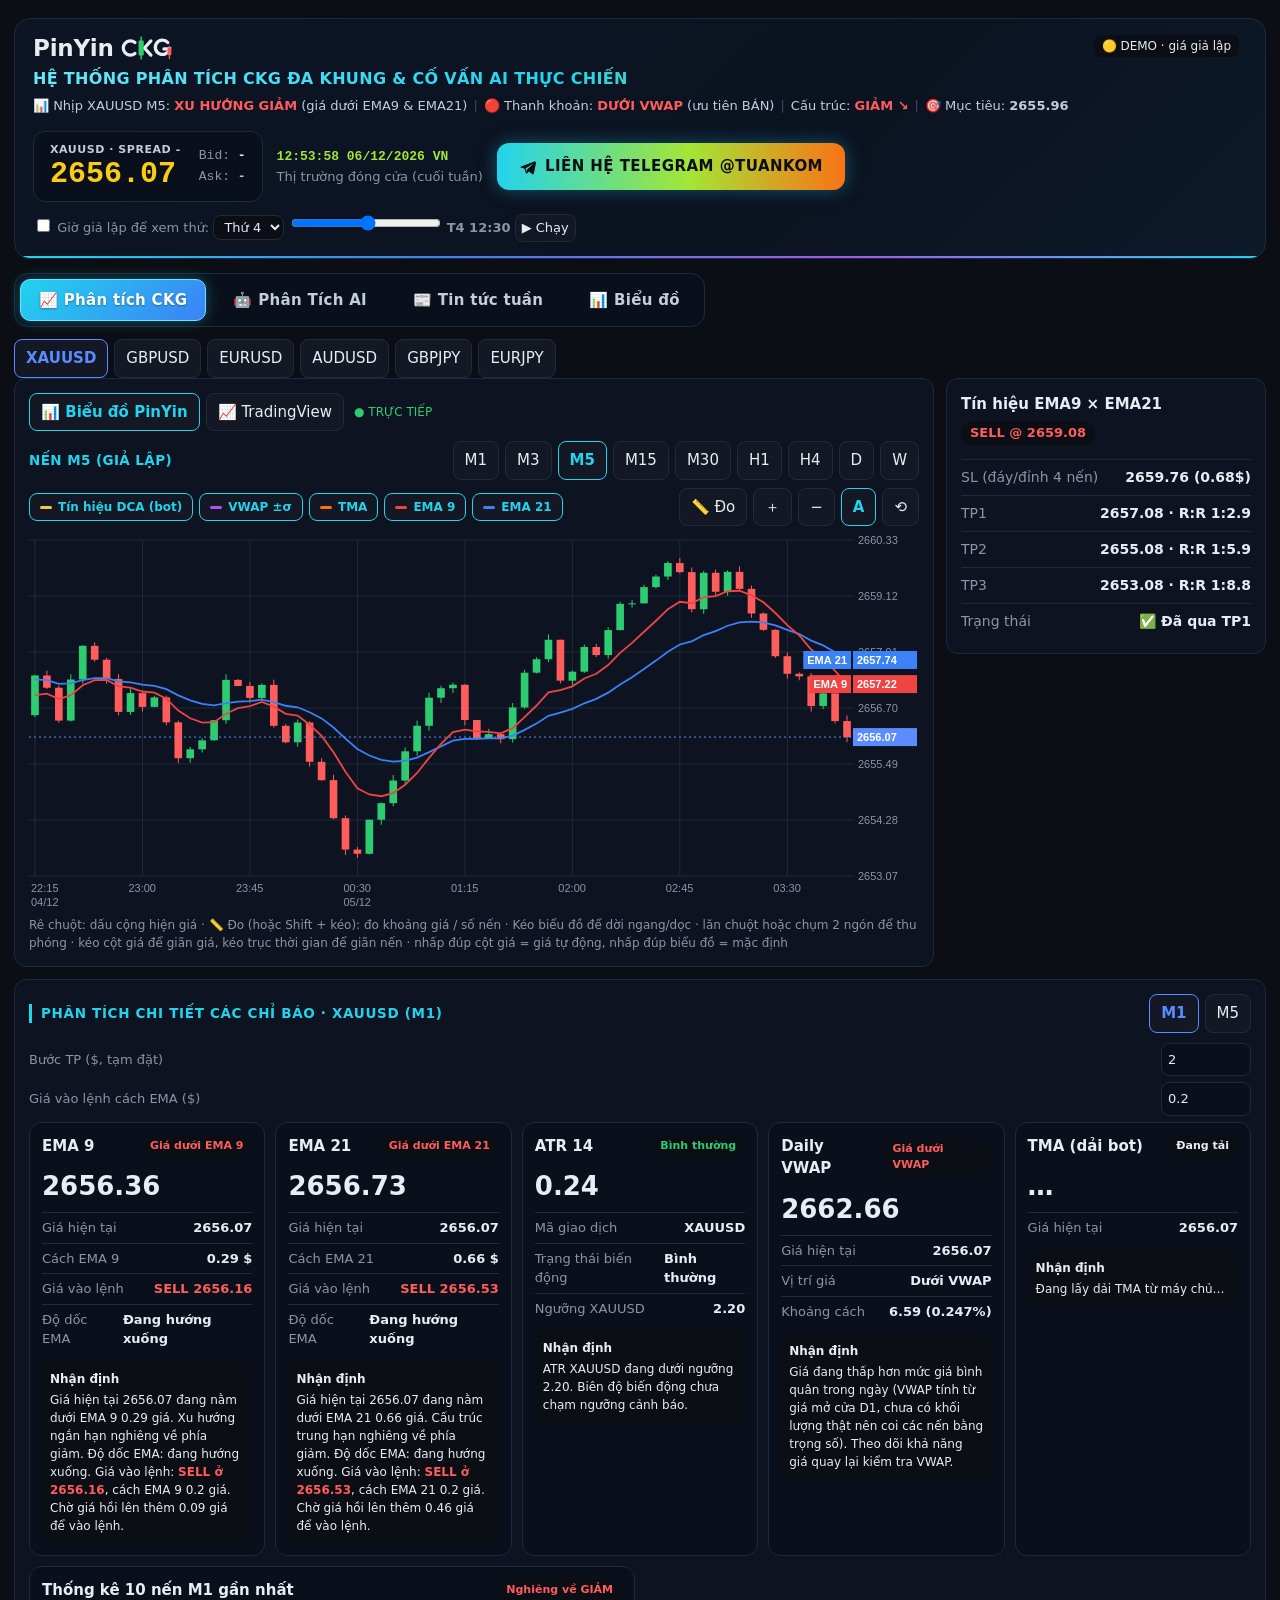
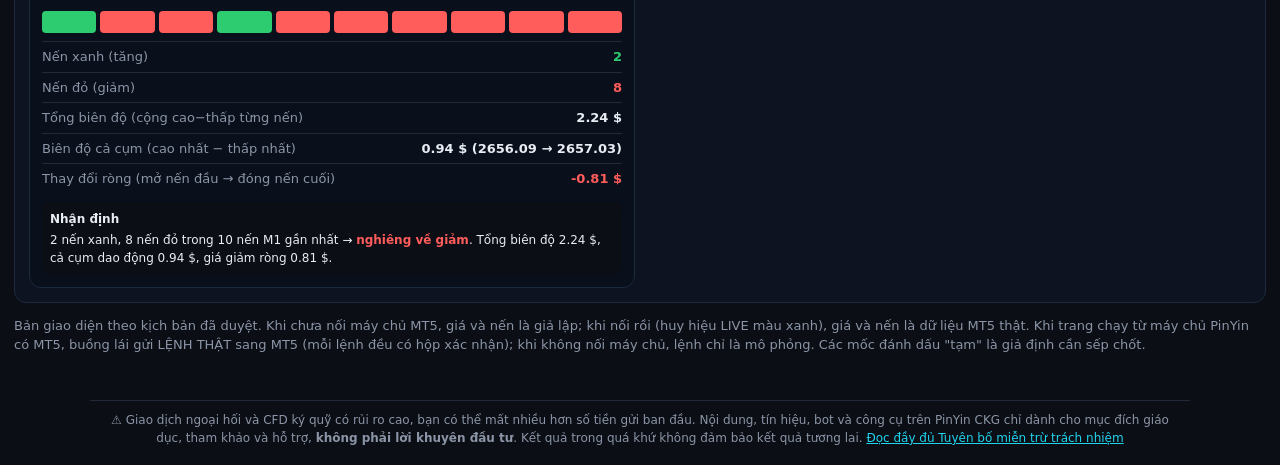
==== commit 1e0f6ff6: "Phân tích CKG (XAUUSD): khu biểu đồ chia 2 cột — biểu đồ bên trái, khung "Tín hiệu EMA9 × EMA21" (gi" ====
--- a/frontend/ckg/index.html
+++ b/frontend/ckg/index.html
@@ -139,7 +139,9 @@
 .tag{font-size:12px;background:var(--bg);border-radius:6px;padding:2px 8px}canvas{width:100%;height:380px;display:block}.cvw{position:relative;height:380px}#tvbox{height:520px}#tvbox>div{position:absolute;inset:0}@media(min-width:1100px){.ws.two #tvbox{height:auto}}.cvw canvas{position:absolute;inset:0;height:100%}
 .pos{border-top:1px solid var(--bd);padding:8px 0}.btns{display:flex;gap:6px;flex-wrap:wrap;margin-top:6px}table{width:100%;border-collapse:collapse;font-size:12px;font-variant-numeric:tabular-nums}
 @media(max-width:600px){.pt tr:first-child{display:none}.pt tr{display:grid;grid-template-columns:1fr 1fr;gap:3px 14px;padding:9px 0;border-bottom:1px solid var(--bd)}.pt td{display:flex;justify-content:space-between;padding:0;border:0;white-space:nowrap}.pt td:before{content:attr(data-l);color:var(--mut);margin-right:8px;font-weight:400}.pt td:last-child{grid-column:1/-1}.pt td:last-child button{width:100%;padding:8px!important;font-size:14px!important}#ht tr:first-child{display:none}#ht tr{display:grid;grid-template-columns:1fr 1fr;gap:3px 14px;padding:9px 0;border-bottom:1px solid var(--bd)}#ht td{display:flex;justify-content:space-between;padding:0;border:0;white-space:nowrap}#ht td:before{content:attr(data-l);color:var(--mut);margin-right:8px;font-weight:400}}th,td{padding:5px 7px;text-align:right;border-top:1px solid var(--bd);white-space:nowrap}th:first-child,td:first-child{text-align:left}th{color:var(--mut);font-weight:600}tr.cur td{background:var(--bg);font-weight:700}.sc{overflow-x:auto}.cells{display:grid;gap:10px;grid-template-columns:repeat(auto-fill,minmax(156px,1fr))}.cell{border:1px solid var(--bd);border-left:3px solid var(--bd);border-radius:8px;padding:9px 11px;background:var(--bg);font-size:13px;line-height:1.45}.cell.up{border-left-color:var(--ok)}.cell.dn{border-left-color:var(--no)}.cell.cur{border-color:var(--acc);box-shadow:0 0 0 1px var(--acc)}.ct{display:flex;justify-content:space-between;gap:6px}.bg{font-size:19px;font-weight:800;margin:4px 0 6px}.bg small{font-size:10px;font-weight:400;color:var(--mut)}.cb{display:flex;gap:10px;align-items:stretch;margin:4px 0}.bar{position:relative;width:14px;min-height:64px;background:linear-gradient(var(--mut),var(--mut)) center/2px 100% no-repeat}.bar i{position:absolute;left:0;width:100%;border-radius:2px}.bar i.up{background:var(--ok)}.bar i.dn{background:var(--no)}.kv{display:grid;grid-template-columns:auto 1fr;gap:2px 10px;font-size:13px;border-top:1px solid var(--bd);padding-top:6px}.kv span{color:var(--mut)}.kv b{text-align:right;font-variant-numeric:tabular-nums;font-weight:600}
-.cards4{display:grid;gap:10px;grid-template-columns:repeat(auto-fit,minmax(200px,1fr))}.ac{border:1px solid var(--bd);border-radius:12px;padding:12px;background:var(--card)}.ac .hd{display:flex;justify-content:space-between;align-items:center;gap:6px;font-weight:700}.ac .vl{font-size:26px;font-weight:700;margin:10px 0 6px;font-variant-numeric:tabular-nums}.bdg{font-size:11px;font-weight:700;border-radius:999px;padding:2px 9px;background:var(--bg)}.ac .row{border-top:1px solid var(--bd);padding:5px 0;font-size:13px}.ac .row span{color:var(--mut)}.ac .nd{background:var(--bg);border-radius:8px;padding:8px;margin-top:8px;font-size:12px;line-height:1.5}.ac .nd b{display:block;margin-bottom:3px}
+.cards4{display:grid;gap:10px;grid-template-columns:repeat(auto-fit,minmax(200px,1fr))}.ac{border:1px solid var(--bd);border-radius:12px;padding:12px;background:var(--card)}
+#gside .ac{border:0;padding:0;background:none}#gside .row{padding:7px 0;border-top:1px solid var(--bd);font-size:14px}#gside .hd{font-size:15px;flex-wrap:wrap;padding-bottom:6px}#gside .bdg{font-size:13px;white-space:nowrap}
+@media(min-width:1100px){#ws.gs{display:grid;grid-template-columns:minmax(0,1fr) 320px;gap:12px;align-items:start}#ws.gs>.c{margin-bottom:12px}}.ac .hd{display:flex;justify-content:space-between;align-items:center;gap:6px;font-weight:700}.ac .vl{font-size:26px;font-weight:700;margin:10px 0 6px;font-variant-numeric:tabular-nums}.bdg{font-size:11px;font-weight:700;border-radius:999px;padding:2px 9px;background:var(--bg)}.ac .row{border-top:1px solid var(--bd);padding:5px 0;font-size:13px}.ac .row span{color:var(--mut)}.ac .nd{background:var(--bg);border-radius:8px;padding:8px;margin-top:8px;font-size:12px;line-height:1.5}.ac .nd b{display:block;margin-bottom:3px}
 .kr{display:flex;gap:8px;padding:5px 6px;border-top:1px solid var(--bd);font-size:13px;align-items:flex-start}.kr.cur{background:var(--bg);border-left:3px solid var(--acc)}.kr .k{min-width:40px;font-weight:700}.kr .s{margin-left:auto;font-size:12px;white-space:nowrap;color:var(--mut);padding-left:10px}.kr .s b{font-weight:800}.kr .s .run{color:var(--h2)}#kb>.g{gap:14px}#kb>.g>div{border:1px solid var(--bd);border-radius:12px;padding:10px 12px;background:var(--bg)}[data-theme="dark"] #kb>.g>div{background:#0a101b;border-color:#1c2a3d}#kwh,#kdh{font-size:14px;color:var(--tx)!important;padding-bottom:8px;margin-bottom:2px}#kwh b,#kdh b{color:var(--h2)}.kr{padding:7px 6px}.kr:first-of-type{border-top:0}.kr.pv{color:var(--mut);font-size:12px}.kr.fin{font-weight:700}
 </style>
 </head>
@@ -175,6 +177,7 @@
 <div id="aist" class="mut" style="margin:8px 0"></div><div id="aiout" class="aiout"></div>
 <p class="mut" style="font-size:12px;margin:12px 0 0">AI (Google Gemini) đọc dữ liệu MT5 đa khung M1 · M5 · M15 · H1 · H4 · D1 cùng các mốc CKG (pha tuần WPH7, chu kỳ ngày, khung giờ vào lệnh) rồi đưa kịch bản. Đây là phân tích tham khảo, không phải lời khuyên đầu tư; AI có thể sai, luôn tự kiểm tra trước khi vào lệnh.</p></div>
 <div id="top2"><div class="ws" id="ws"><div class="c" id="chartc"><div class="btns" id="cmode" style="margin:0 0 10px;align-items:center"><button data-c="pin" onclick="setCM('pin')">📊 Biểu đồ PinYin</button><button data-c="tv" onclick="setCM('tv')">📈 TradingView</button><span class="ok" style="font-size:12px;margin-left:4px">● TRỰC TIẾP</span><span id="cmnote" class="mut" style="font-size:11px"></span></div><div class="top"><h2 id="ct" style="margin:0">Nến M5</h2><div id="tfb" class="btns" style="margin:0"></div></div><div class="top" id="cind" style="margin:8px 0 6px"><div id="ind" class="btns" style="margin:0"></div><div class="btns" style="margin:0"><button id="msb" onclick="msToggle()" title="Thước đo: bấm rồi kéo trên biểu đồ (hoặc giữ Shift + kéo)">📏 Đo</button><button onclick="zoom(1/1.25)" title="Phóng to">＋</button><button onclick="zoom(1.25)" title="Thu nhỏ">−</button><button id="yab" class="on" onclick="yauto()" title="Thang giá tự động">A</button><button onclick="zreset()" title="Về mặc định">⟲</button></div></div><div class="cvw" id="cvbox"><canvas id="cv" style="touch-action:none;cursor:grab"></canvas><canvas id="cvo" style="position:absolute;left:0;top:0;pointer-events:none"></canvas></div><div class="cvw" id="tvbox" style="display:none"></div><div class="mut" id="chint" style="font-size:12px;margin-top:4px">Rê chuột: dấu cộng hiện giá · 📏 Đo (hoặc Shift + kéo): đo khoảng giá / số nến · Kéo biểu đồ để dời ngang/dọc · lăn chuột hoặc chụm 2 ngón để thu phóng · kéo cột giá để giãn giá, kéo trục thời gian để giãn nến · nhấp đúp cột giá = giá tự động, nhấp đúp biểu đồ = mặc định</div></div>
+<div class="c" id="gside" style="display:none"></div>
 <div class="c qk" id="qk" style="display:none"><h2 style="margin:0 0 4px"><span>🚀 BUỒNG LÁI THAO TÁC LỆNH (ĐIỀU KHIỂN MT5 TỪ XA)</span><span class="qbadge" id="qdemo">…</span></h2>
 <div id="qslot" style="display:none;margin-bottom:8px"></div>
 <div class="qrow" id="qacc">…</div>
@@ -322,7 +325,7 @@
  const ot=opn.filter(k=>k!=cs);
  $('oth').innerHTML=ot.length?'Lệnh đang mở ở cặp khác: '+ot.map(k=>{const o=ST[k].pos,c=PR[k],pc=ST[k].wk[ix].c,v=(o.t=='BUY'?pc-o.e:o.e-(pc+c.sp*c.pip))/c.pip;return `${k} ${o.t} ${o.lot} lot (${o.live?o.profit.toFixed(2)+' '+TR.currency:v.toFixed(1)+' pip'})`}).join(' · '):'';
  if(TR&&TR.khac&&TR.khac.length){const sm=TR.khac.reduce((a,o)=>a+o.profit,0);$('oth').innerHTML+=`<div style="margin-top:6px;padding:8px;border:1px dashed var(--bd);border-radius:8px">👁 <b>Lệnh khác trên tài khoản</b> (chỉ xem, buồng lái không quản lý): `+TR.khac.map(o=>`${o.sym} <span class="${o.t=='BUY'?'ok':'no'}">${o.t}</span> ${o.lot} lot @ ${o.e} (<span class="${o.profit>=0?'ok':'no'}">${o.profit.toFixed(2)} ${TR.currency}</span>, ${o.nguon})`).join(' · ')+` · Tổng: <b class="${sm>=0?'ok':'no'}">${sm.toFixed(2)} ${TR.currency}</b></div>`}
- stats(t,ix);if(!G)kb(ix);hist();draw(open,ix)}
+ stats(t,ix);if(!G)kb(ix);hist();gsideTog();draw(open,ix)}
 const S=(a,b,ix)=>{const e=Math.min(b,ix+1);if(a>ix||a>=e)return null;const s=wk.slice(a,e),o=s[0].o,c=s[s.length-1].c,h=Math.max(...s.map(x=>x.h)),l=Math.min(...s.map(x=>x.l));return{o,h,l,c,r:(h-l)/P,d:(c-o)/P,part:e<b}};
 const TB=(rows,cu)=>`<table><tr><th></th><th>Mở</th><th>Cao nhất</th><th>Thấp nhất</th><th>Đóng</th><th>Biên độ</th><th>Tăng/giảm</th></tr>`+rows.map((r,i)=>{const s=r[1];return `<tr class="${cu==i?'cur':''}"><td>${r[0]}${s&&s.part?' …':''}</td>`+(s?`<td>${s.o.toFixed(DG)}</td><td>${s.h.toFixed(DG)}</td><td>${s.l.toFixed(DG)}</td><td>${s.c.toFixed(DG)}</td><td>${s.r.toFixed(1)}</td><td class="${s.d>=0?'ok':'no'}">${s.d>=0?'+':''}${s.d.toFixed(1)}</td>`:'<td colspan="6" style="text-align:center;color:var(--mut)">chưa tới</td>')+'</tr>'}).join('')+'</table>';
 const PH=['Thứ 2 04:00 → 23:59','Thứ 3 00:00 → 15:59','Thứ 3 16:00 → Thứ 4 07:59','Thứ 4 08:00 → 23:59','Thứ 5 00:00 → 15:59','Thứ 5 16:00 → Thứ 6 07:59','Thứ 6 08:00 → Thứ 7 03:59'],CKt=['04:00 → 10:00','10:00 → 14:00','14:00 → 17:00','17:00 → 20:00','20:00 → 23:00','23:00 → 04:00'];
@@ -387,9 +390,11 @@
    .concat([['Tổng biên độ (cộng cao−thấp từng nến)',sr.toFixed(2)+' $'],['Biên độ cả cụm (cao nhất − thấp nhất)',(hh-ll).toFixed(2)+' $ ('+f(ll)+' → '+f(hh)+')'],['Thay đổi ròng (mở nến đầu → đóng nến cuối)',`<strong class="${net>=0?'ok':'no'}">${net>=0?'+':''}${net.toFixed(2)} $</strong>`]])
    .map(r=>`<div class="row" style="display:flex;justify-content:space-between"><span>${r[0]}</span><b>${r[1]}</b></div>`).join('')
   +`<div class="nd"><b>Nhận định</b>${up} nến xanh, ${dn} nến đỏ${eq?', '+eq+' nến đứng':''} trong ${c10.length} nến ${GTF} gần nhất → <strong class="${bi[1]}">${bi[0].toLowerCase()}</strong>. Tổng biên độ ${sr.toFixed(2)} $, cả cụm dao động ${(hh-ll).toFixed(2)} $, giá ${net>=0?'tăng':'giảm'} ròng ${Math.abs(net).toFixed(2)} $.</div></div>`}}
+ let sd='<h2>Tín hiệu EMA9 × EMA21</h2><div class="mut">Chưa có tín hiệu.</div>';
  if(L){const rk=Math.abs(L.e-L.sl),hit=L.tp.filter(x=>L.t>0?p>=x:p<=x).length,st=L.t>0?p<=L.sl:p>=L.sl;
-  h+=`<div class="ac" style="margin-top:10px"><div class="hd"><span>Tín hiệu EMA9 × EMA21</span><span class="bdg ${L.t>0?'ok':'no'}">${L.t>0?'BUY':'SELL'} @ ${f(L.e)}</span></div><div class="row" style="display:flex;justify-content:space-between;margin-top:8px"><span>SL (đáy/đỉnh 4 nến)</span><b>${f(L.sl)} (${rk.toFixed(2)}$)</b></div>`+L.tp.map((x,i)=>`<div class="row" style="display:flex;justify-content:space-between"><span>TP${i+1}</span><b>${f(x)} · R:R 1:${(Math.abs(x-L.e)/rk).toFixed(1)}</b></div>`).join('')+`<div class="row" style="display:flex;justify-content:space-between"><span>Trạng thái</span><b>${st?'⛔ Đã chạm SL':hit?'✅ Đã qua TP'+hit:'⏳ Đang chạy'}</b></div></div>`}
- if(h.includes('<div class="g2s">'))h+='</div>';$('gp').innerHTML=h}
+  sd=`<div class="ac"><div class="hd"><span>Tín hiệu EMA9 × EMA21</span><span class="bdg ${L.t>0?'ok':'no'}">${L.t>0?'BUY':'SELL'} @ ${f(L.e)}</span></div><div class="row" style="display:flex;justify-content:space-between;margin-top:8px"><span>SL (đáy/đỉnh 4 nến)</span><b>${f(L.sl)} (${rk.toFixed(2)}$)</b></div>`+L.tp.map((x,i)=>`<div class="row" style="display:flex;justify-content:space-between"><span>TP${i+1}</span><b>${f(x)} · R:R 1:${(Math.abs(x-L.e)/rk).toFixed(1)}</b></div>`).join('')+`<div class="row" style="display:flex;justify-content:space-between"><span>Trạng thái</span><b>${st?'⛔ Đã chạm SL':hit?'✅ Đã qua TP'+hit:'⏳ Đang chạy'}</b></div></div>`}
+ if(h.includes('<div class="g2s">'))h+='</div>';$('gp').innerHTML=h;$('gside').innerHTML=sd}
+function gsideTog(){const on=G&&VIEWMODE=='ckg';$('gside').style.display=on?'':'none';$('ws').classList.toggle('gs',on)}
 
 const nd=(k,txt,T,G)=>({k,txt,T,G});
 const TB_=nd(2,'Theo dõi CK2',
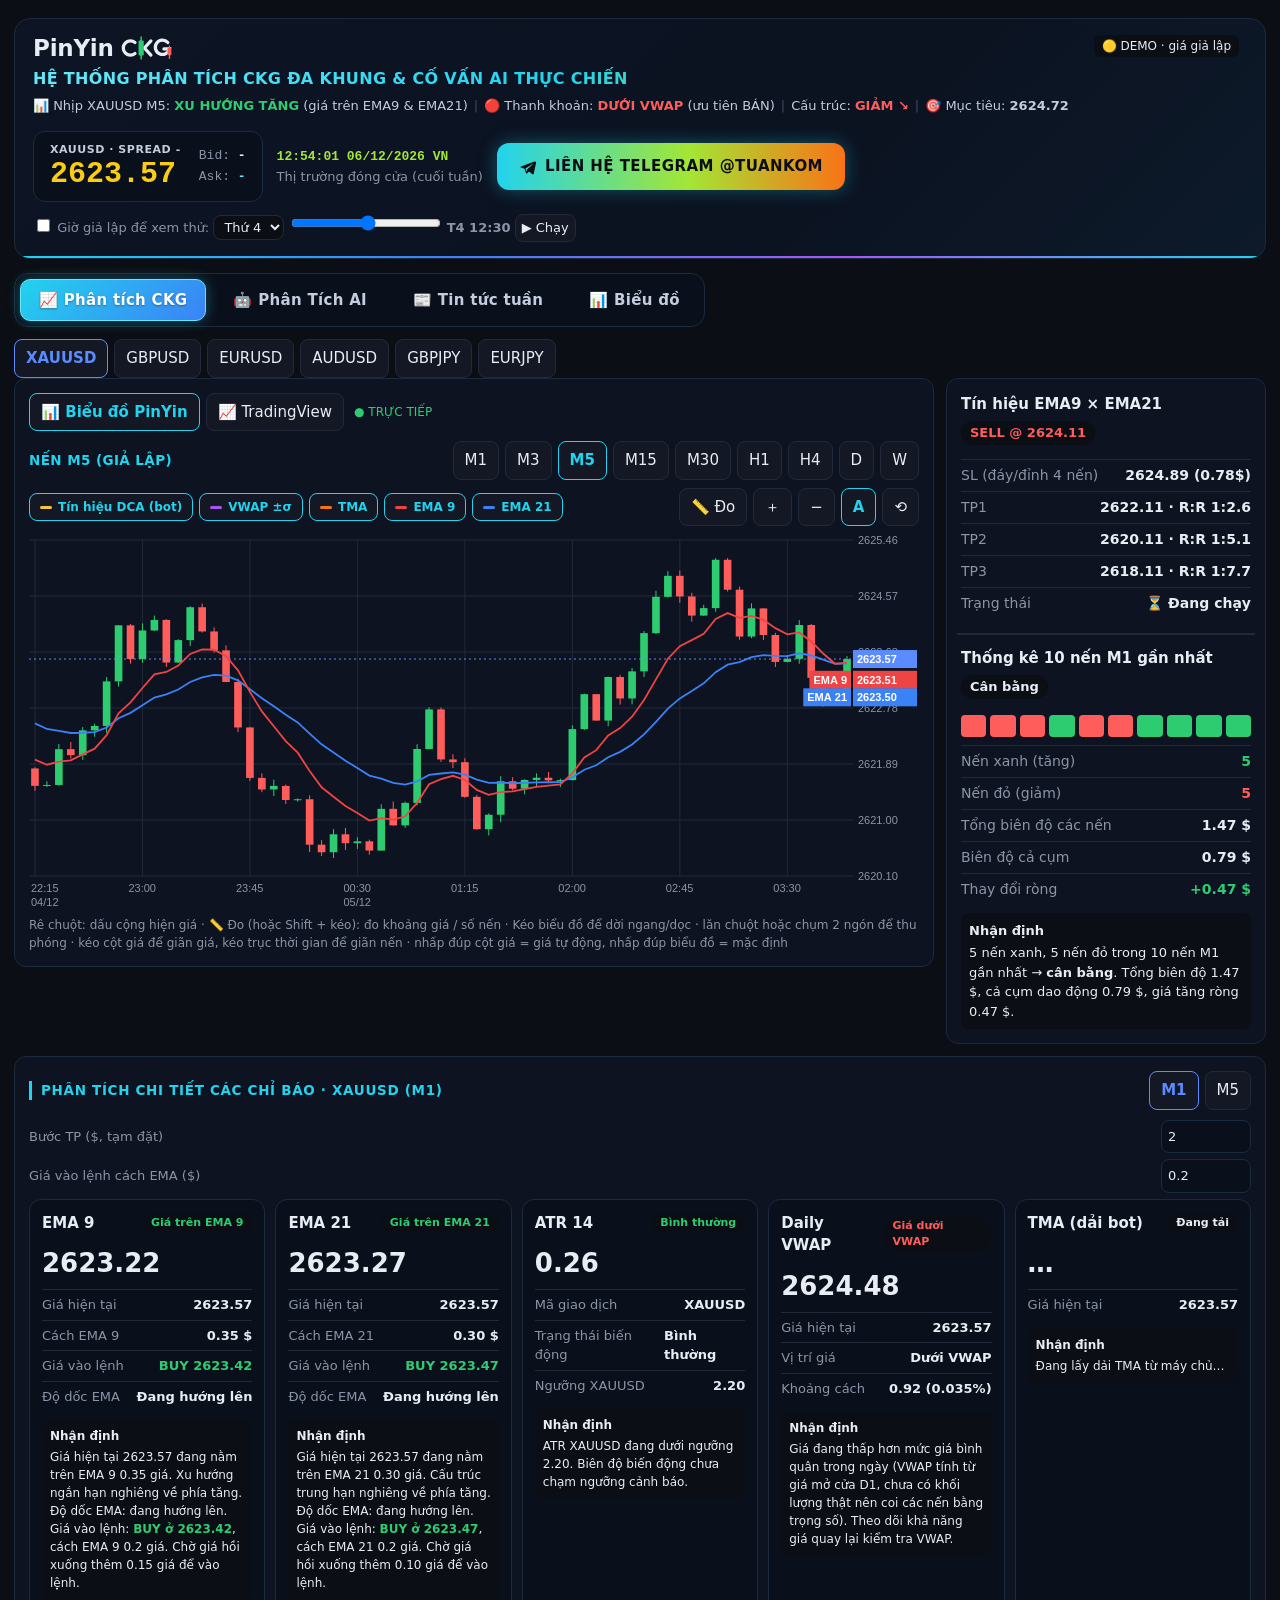
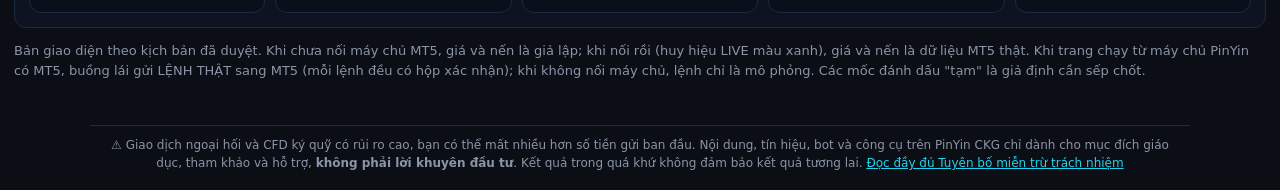
==== commit 0696ca50: "Phân tích CKG (XAUUSD): khung "Thống kê 10 nến gần nhất" chuyển lên cột bên phải biểu đồ, dưới khung" ====
--- a/frontend/ckg/index.html
+++ b/frontend/ckg/index.html
@@ -140,7 +140,7 @@
 .pos{border-top:1px solid var(--bd);padding:8px 0}.btns{display:flex;gap:6px;flex-wrap:wrap;margin-top:6px}table{width:100%;border-collapse:collapse;font-size:12px;font-variant-numeric:tabular-nums}
 @media(max-width:600px){.pt tr:first-child{display:none}.pt tr{display:grid;grid-template-columns:1fr 1fr;gap:3px 14px;padding:9px 0;border-bottom:1px solid var(--bd)}.pt td{display:flex;justify-content:space-between;padding:0;border:0;white-space:nowrap}.pt td:before{content:attr(data-l);color:var(--mut);margin-right:8px;font-weight:400}.pt td:last-child{grid-column:1/-1}.pt td:last-child button{width:100%;padding:8px!important;font-size:14px!important}#ht tr:first-child{display:none}#ht tr{display:grid;grid-template-columns:1fr 1fr;gap:3px 14px;padding:9px 0;border-bottom:1px solid var(--bd)}#ht td{display:flex;justify-content:space-between;padding:0;border:0;white-space:nowrap}#ht td:before{content:attr(data-l);color:var(--mut);margin-right:8px;font-weight:400}}th,td{padding:5px 7px;text-align:right;border-top:1px solid var(--bd);white-space:nowrap}th:first-child,td:first-child{text-align:left}th{color:var(--mut);font-weight:600}tr.cur td{background:var(--bg);font-weight:700}.sc{overflow-x:auto}.cells{display:grid;gap:10px;grid-template-columns:repeat(auto-fill,minmax(156px,1fr))}.cell{border:1px solid var(--bd);border-left:3px solid var(--bd);border-radius:8px;padding:9px 11px;background:var(--bg);font-size:13px;line-height:1.45}.cell.up{border-left-color:var(--ok)}.cell.dn{border-left-color:var(--no)}.cell.cur{border-color:var(--acc);box-shadow:0 0 0 1px var(--acc)}.ct{display:flex;justify-content:space-between;gap:6px}.bg{font-size:19px;font-weight:800;margin:4px 0 6px}.bg small{font-size:10px;font-weight:400;color:var(--mut)}.cb{display:flex;gap:10px;align-items:stretch;margin:4px 0}.bar{position:relative;width:14px;min-height:64px;background:linear-gradient(var(--mut),var(--mut)) center/2px 100% no-repeat}.bar i{position:absolute;left:0;width:100%;border-radius:2px}.bar i.up{background:var(--ok)}.bar i.dn{background:var(--no)}.kv{display:grid;grid-template-columns:auto 1fr;gap:2px 10px;font-size:13px;border-top:1px solid var(--bd);padding-top:6px}.kv span{color:var(--mut)}.kv b{text-align:right;font-variant-numeric:tabular-nums;font-weight:600}
 .cards4{display:grid;gap:10px;grid-template-columns:repeat(auto-fit,minmax(200px,1fr))}.ac{border:1px solid var(--bd);border-radius:12px;padding:12px;background:var(--card)}
-#gside .ac{border:0;padding:0;background:none}#gside .row{padding:7px 0;border-top:1px solid var(--bd);font-size:14px}#gside .hd{font-size:15px;flex-wrap:wrap;padding-bottom:6px}#gside .bdg{font-size:13px;white-space:nowrap}
+#gside .ac{border:0;padding:0;background:none}#gside .gsep{border-top:2px solid var(--bd);margin:14px -4px 12px}#gside .nd{font-size:13px}#gside .row{padding:5px 0;border-top:1px solid var(--bd);font-size:14px}#gside .hd{font-size:15px;flex-wrap:wrap;padding-bottom:6px}#gside .bdg{font-size:13px;white-space:nowrap}
 @media(min-width:1100px){#ws.gs{display:grid;grid-template-columns:minmax(0,1fr) 320px;gap:12px;align-items:start}#ws.gs>.c{margin-bottom:12px}}.ac .hd{display:flex;justify-content:space-between;align-items:center;gap:6px;font-weight:700}.ac .vl{font-size:26px;font-weight:700;margin:10px 0 6px;font-variant-numeric:tabular-nums}.bdg{font-size:11px;font-weight:700;border-radius:999px;padding:2px 9px;background:var(--bg)}.ac .row{border-top:1px solid var(--bd);padding:5px 0;font-size:13px}.ac .row span{color:var(--mut)}.ac .nd{background:var(--bg);border-radius:8px;padding:8px;margin-top:8px;font-size:12px;line-height:1.5}.ac .nd b{display:block;margin-bottom:3px}
 .kr{display:flex;gap:8px;padding:5px 6px;border-top:1px solid var(--bd);font-size:13px;align-items:flex-start}.kr.cur{background:var(--bg);border-left:3px solid var(--acc)}.kr .k{min-width:40px;font-weight:700}.kr .s{margin-left:auto;font-size:12px;white-space:nowrap;color:var(--mut);padding-left:10px}.kr .s b{font-weight:800}.kr .s .run{color:var(--h2)}#kb>.g{gap:14px}#kb>.g>div{border:1px solid var(--bd);border-radius:12px;padding:10px 12px;background:var(--bg)}[data-theme="dark"] #kb>.g>div{background:#0a101b;border-color:#1c2a3d}#kwh,#kdh{font-size:14px;color:var(--tx)!important;padding-bottom:8px;margin-bottom:2px}#kwh b,#kdh b{color:var(--h2)}.kr{padding:7px 6px}.kr:first-of-type{border-top:0}.kr.pv{color:var(--mut);font-size:12px}.kr.fin{font-weight:700}
 </style>
@@ -380,20 +380,21 @@
  let h='<div class="cards4">'+em('EMA 9',E,9,'Xu hướng ngắn hạn nghiêng về phía '+(p>E?'tăng.':'giảm.'))+em('EMA 21',E2,21,'Cấu trúc trung hạn nghiêng về phía '+(p>E2?'tăng.':'giảm.'))
  +ca('ATR 14',AT.toFixed(2),hi?'Biến động cao':'Bình thường',hi?'wn':'ok',[['Mã giao dịch','XAUUSD'],['Trạng thái biến động',hi?'Biến động cao':'Bình thường'],['Ngưỡng XAUUSD',TH.toFixed(2)]],`ATR XAUUSD đang ${hi?'trên':'dưới'} ngưỡng ${TH.toFixed(2)}. ${hi?'Biên độ biến động lớn, cân nhắc giảm lot và nới SL.':'Biên độ biến động chưa chạm ngưỡng cảnh báo.'}`)
  +ca('Daily VWAP',f(V),vd>=0?'Giá trên VWAP':'Giá dưới VWAP',vd>=0?'ok':'no',[['Giá hiện tại',f(p)],['Vị trí giá',vd>=0?'Trên VWAP':'Dưới VWAP'],['Khoảng cách',Math.abs(vd).toFixed(2)+' ('+(Math.abs(vd)/V*100).toFixed(3)+'%)']],`Giá đang ${vd>=0?'cao hơn':'thấp hơn'} mức giá bình quân trong ngày (VWAP tính từ giá mở cửa D1, chưa có khối lượng thật nên coi các nến bằng trọng số). Theo dõi khả năng giá quay lại kiểm tra VWAP.`)+tmaCard(p,AT,f,ca)+'</div>';
- // Thống kê 10 nến M1 đã đóng gần nhất
+ // Thống kê 10 nến M1 đã đóng gần nhất (hiện ở cột bên phải biểu đồ)
+ let s10='';
  {const c10=r1.c.filter(x=>x.full).slice(-10);if(c10.length){const up=c10.filter(x=>x.c>x.o).length,dn=c10.filter(x=>x.c<x.o).length,eq=c10.length-up-dn,
   sr=c10.reduce((s,x)=>s+(x.h-x.l),0),hh=Math.max(...c10.map(x=>x.h)),ll=Math.min(...c10.map(x=>x.l)),net=c10[c10.length-1].c-c10[0].o,
   bi=up>dn?['Nghiêng về TĂNG','ok']:dn>up?['Nghiêng về GIẢM','no']:['Cân bằng',''];
-  h+='<div class="g2s">';h+=`<div class="ac" style="margin-top:10px"><div class="hd"><span>Thống kê ${c10.length} nến ${GTF} gần nhất</span><span class="bdg ${bi[1]}">${bi[0]}</span></div>`
+  s10=`<div class="ac"><div class="hd"><span>Thống kê ${c10.length} nến ${GTF} gần nhất</span><span class="bdg ${bi[1]}">${bi[0]}</span></div>`
   +`<div style="display:flex;gap:4px;margin:10px 0 8px">${c10.map(x=>`<div title="M ${f(x.o)} · Đ ${f(x.c)} · C ${f(x.h)} · T ${f(x.l)}" style="flex:1;height:22px;border-radius:4px;background:${x.c>x.o?'var(--ok)':x.c<x.o?'var(--no)':'var(--mut)'}"></div>`).join('')}</div>`
   +[['Nến xanh (tăng)',`<strong class="ok">${up}</strong>`],['Nến đỏ (giảm)',`<strong class="no">${dn}</strong>`]].concat(eq?[['Nến đứng (mở = đóng)',eq]]:[])
-   .concat([['Tổng biên độ (cộng cao−thấp từng nến)',sr.toFixed(2)+' $'],['Biên độ cả cụm (cao nhất − thấp nhất)',(hh-ll).toFixed(2)+' $ ('+f(ll)+' → '+f(hh)+')'],['Thay đổi ròng (mở nến đầu → đóng nến cuối)',`<strong class="${net>=0?'ok':'no'}">${net>=0?'+':''}${net.toFixed(2)} $</strong>`]])
-   .map(r=>`<div class="row" style="display:flex;justify-content:space-between"><span>${r[0]}</span><b>${r[1]}</b></div>`).join('')
+   .concat([['Tổng biên độ các nến',sr.toFixed(2)+' $','Cộng (cao − thấp) của từng nến'],['Biên độ cả cụm',(hh-ll).toFixed(2)+' $','Cao nhất − thấp nhất cả cụm: '+f(ll)+' → '+f(hh)],['Thay đổi ròng',`<strong class="${net>=0?'ok':'no'}">${net>=0?'+':''}${net.toFixed(2)} $</strong>`,'Giá mở nến đầu → giá đóng nến cuối']])
+   .map(r=>`<div class="row" style="display:flex;justify-content:space-between;gap:8px"${r[2]?` title="${r[2]}"`:''}><span>${r[0]}</span><b style="white-space:nowrap">${r[1]}</b></div>`).join('')
   +`<div class="nd"><b>Nhận định</b>${up} nến xanh, ${dn} nến đỏ${eq?', '+eq+' nến đứng':''} trong ${c10.length} nến ${GTF} gần nhất → <strong class="${bi[1]}">${bi[0].toLowerCase()}</strong>. Tổng biên độ ${sr.toFixed(2)} $, cả cụm dao động ${(hh-ll).toFixed(2)} $, giá ${net>=0?'tăng':'giảm'} ròng ${Math.abs(net).toFixed(2)} $.</div></div>`}}
  let sd='<h2>Tín hiệu EMA9 × EMA21</h2><div class="mut">Chưa có tín hiệu.</div>';
  if(L){const rk=Math.abs(L.e-L.sl),hit=L.tp.filter(x=>L.t>0?p>=x:p<=x).length,st=L.t>0?p<=L.sl:p>=L.sl;
   sd=`<div class="ac"><div class="hd"><span>Tín hiệu EMA9 × EMA21</span><span class="bdg ${L.t>0?'ok':'no'}">${L.t>0?'BUY':'SELL'} @ ${f(L.e)}</span></div><div class="row" style="display:flex;justify-content:space-between;margin-top:8px"><span>SL (đáy/đỉnh 4 nến)</span><b>${f(L.sl)} (${rk.toFixed(2)}$)</b></div>`+L.tp.map((x,i)=>`<div class="row" style="display:flex;justify-content:space-between"><span>TP${i+1}</span><b>${f(x)} · R:R 1:${(Math.abs(x-L.e)/rk).toFixed(1)}</b></div>`).join('')+`<div class="row" style="display:flex;justify-content:space-between"><span>Trạng thái</span><b>${st?'⛔ Đã chạm SL':hit?'✅ Đã qua TP'+hit:'⏳ Đang chạy'}</b></div></div>`}
- if(h.includes('<div class="g2s">'))h+='</div>';$('gp').innerHTML=h;$('gside').innerHTML=sd}
+ $('gp').innerHTML=h;$('gside').innerHTML=sd+(s10?'<div class="gsep"></div>'+s10:'')}
 function gsideTog(){const on=G&&VIEWMODE=='ckg';$('gside').style.display=on?'':'none';$('ws').classList.toggle('gs',on)}
 
 const nd=(k,txt,T,G)=>({k,txt,T,G});
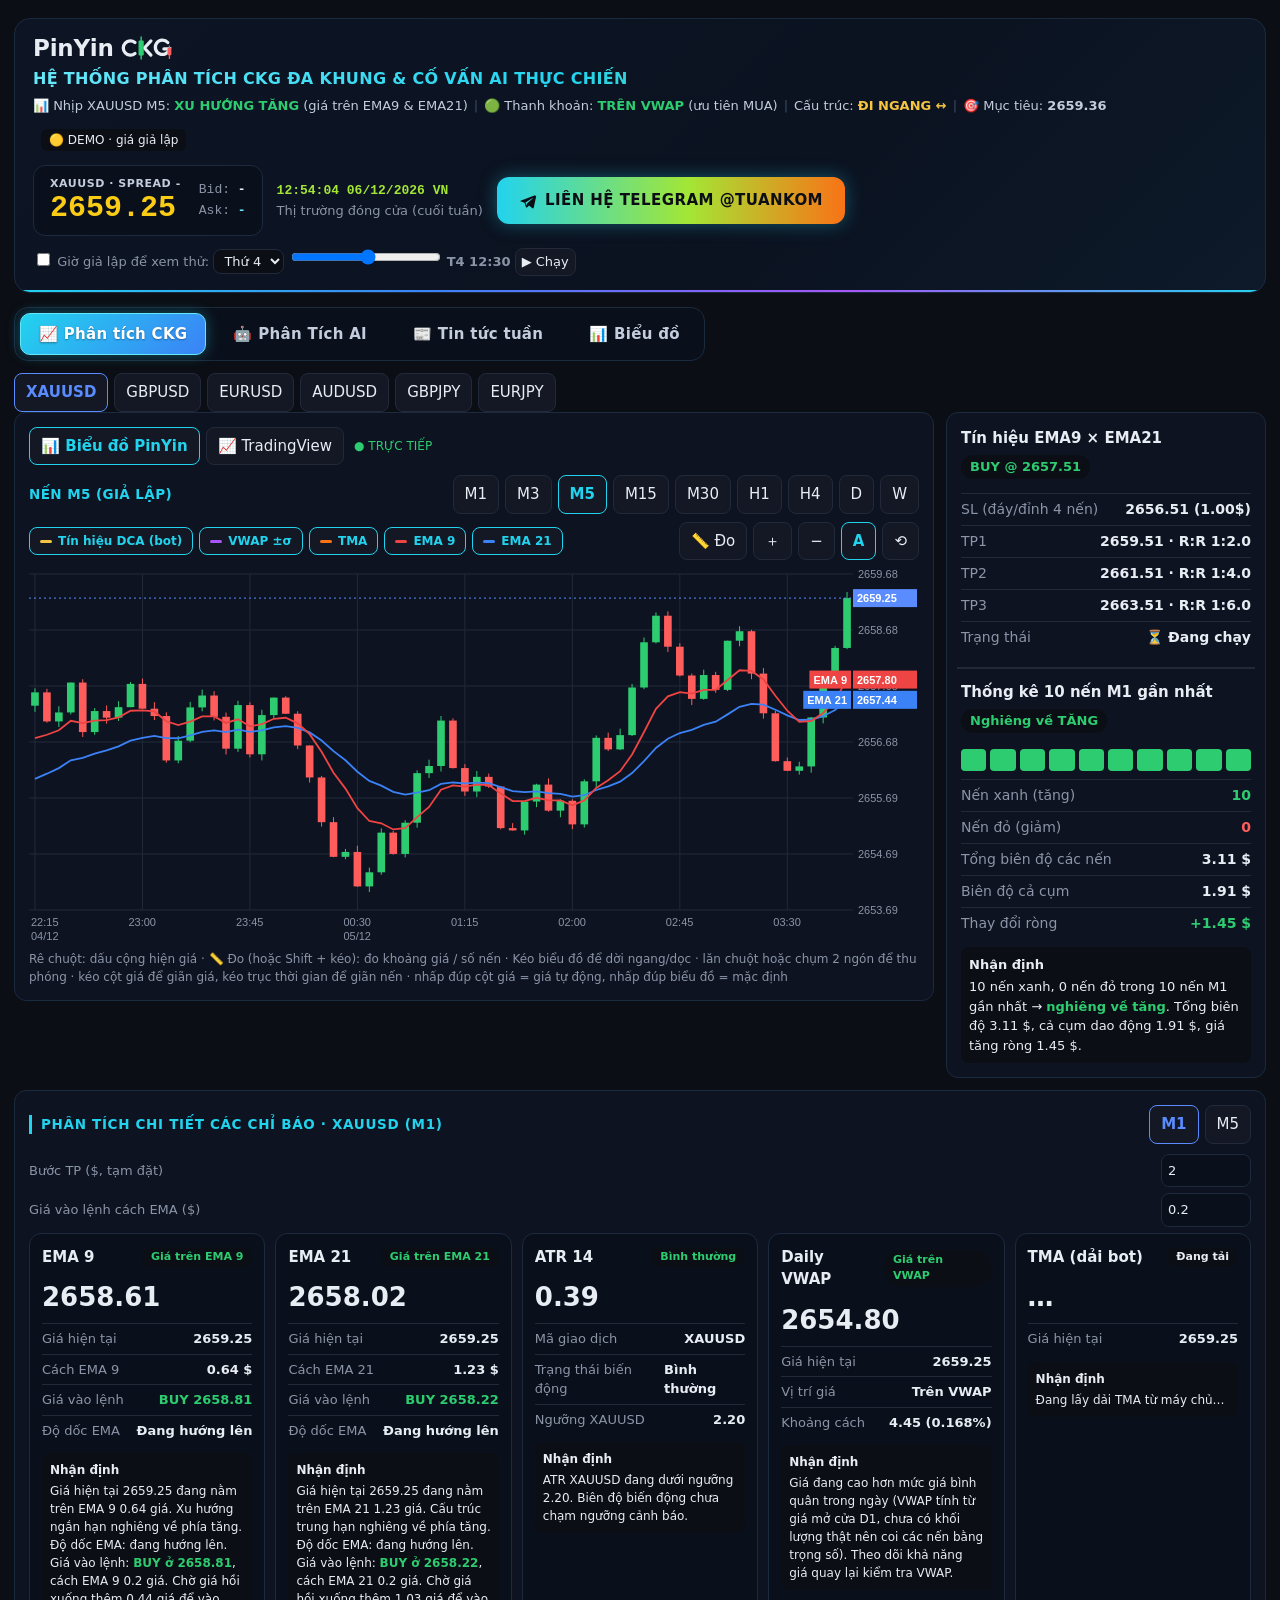
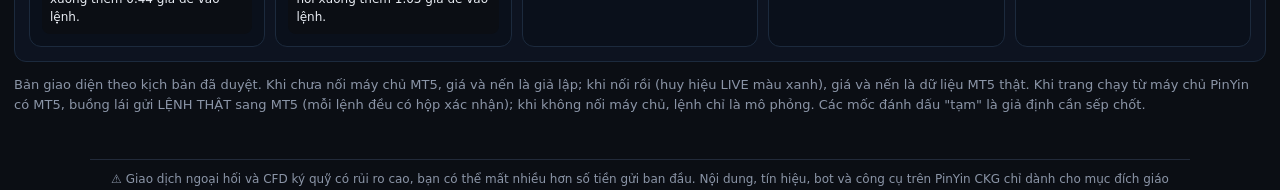
==== commit 2f785980: "Đa ngôn ngữ: nút chọn 🇻🇳 Tiếng Việt / 🇬🇧 English / 🇨🇳 中文 (góc trên trang chính, góc phải trang đăng " ====
--- a/frontend/ckg/index.html
+++ b/frontend/ckg/index.html
@@ -1,6 +1,7 @@
 <!DOCTYPE html>
 <html lang="vi" data-theme="dark">
 <head>
+<script src="/static/i18n.js?v=68970aa284"></script>
 <meta charset="utf-8">
 <meta name="viewport" content="width=device-width, initial-scale=1, viewport-fit=cover">
 <title>PinYin CKG</title>
@@ -149,7 +150,7 @@
 <div class="w">
 <div class="hero">
 <div class="hrow1"><div class="hbrand"><h1 class="logo" aria-label="PinYin CKG"><span>PinYin</span><svg viewBox="0 0 80 40" height="26" aria-hidden="true"><g fill="none" stroke="var(--tx)" stroke-width="5" stroke-linecap="round"><path d="M21.5 11.5A11 11 0 1 0 21.5 28.5"/><path d="M36 20 46 9M36 20 46 31"/><path d="M72 11.5A11 11 0 1 0 74.5 21.5H66"/></g><line x1="31" y1="3" x2="31" y2="37" stroke="var(--ok)" stroke-width="2.2" stroke-linecap="round"/><rect x="27" y="8.5" width="8" height="23" rx="1.5" fill="var(--ok)"/><line x1="74.5" y1="17" x2="74.5" y2="36" stroke="var(--no)" stroke-width="2" stroke-linecap="round"/><rect x="71.5" y="20" width="6" height="11" rx="1" fill="var(--no)"/></svg></h1><div class="htitle">HỆ THỐNG PHÂN TÍCH CKG ĐA KHUNG &amp; CỐ VẤN AI THỰC CHIẾN</div><div class="hstat" id="hstat">📊 Đang đọc thị trường…</div></div>
-<div class="hside"><span class="tag" id="src">🟡 DEMO · giá giả lập</span><div class="btns" id="thb" style="display:none"></div><span id="meb" style="display:flex;gap:8px;align-items:center;flex-wrap:wrap"></span></div></div>
+<div class="hside"><span id="langsw"></span><span class="tag" id="src">🟡 DEMO · giá giả lập</span><div class="btns" id="thb" style="display:none"></div><span id="meb" style="display:flex;gap:8px;align-items:center;flex-wrap:wrap"></span></div></div>
 <div class="hrow2"><div class="hpx"><div><div class="hsym"><span id="nm">XAUUSD</span> · SPREAD <span id="hspr">-</span></div><div class="px" id="px">-</div></div>
 <div class="hba">Bid: <b id="hbid">-</b><br>Ask: <b id="hask">-</b></div></div>
 <div class="htime"><div id="clk"></div><div id="hses" class="mut"></div></div>
@@ -1062,10 +1063,10 @@
  $('aist').innerHTML=`Phân tích lúc <b>${r.gio}</b> · model ${aiEsc(r.model||'')}${r.auto?' · 🔄 tự cập nhật (mỗi nến '+(r.sym=='XAUUSD'?'H1':'H4')+')':''}${r.tu_bo_nho?' · bản lưu (dưới 60 giây)':''}${r.tokens?' · '+r.tokens+' token':''}`;$('aiout').innerHTML=aiMd(r.text||'')}
 async function aiLoad(){$('ais').textContent=cs;[$('aib'),$('aib2')].forEach(b=>b.style.display=VIEW?'none':'');
  if(!LV){$('aist').textContent='Phân Tích AI cần chạy từ máy chủ PinYin (mở trang qua /ckg/ hoặc link từ xa).';$('aiout').innerHTML='';return}
- try{aiShow(await jget('api/ai/last?sym='+cs))}catch(e){$('aist').textContent='Không đọc được bản phân tích: '+e.message}}
+ try{aiShow(await jget('api/ai/last?sym='+cs+'&lang='+(window.PY_LANG||'vi'),60000))}catch(e){$('aist').textContent='Không đọc được bản phân tích: '+e.message}}
 async function aiRun(fresh){if(AIBUSY||!LV)return;AIBUSY=true;const s0=cs;[$('aib'),$('aib2')].forEach(b=>b.disabled=true);
  $('aist').innerHTML='<span class="spin"></span>AI đang đọc dữ liệu MT5 đa khung và phân tích '+s0+'… (thường 10-40 giây)';
- try{const r=await jpost('api/ai',{sym:s0,lam_moi:!!fresh});
+ try{const r=await jpost('api/ai',{sym:s0,lam_moi:!!fresh,lang:window.PY_LANG||'vi'});
   if(s0!=cs)return;if(r&&r.ok)aiShow(r);else $('aist').innerHTML='<span class="no">'+aiEsc((r&&r.loi)||'Không rõ lỗi')+'</span>'}
  catch(e){$('aist').innerHTML='<span class="no">Lỗi kết nối máy chủ: '+aiEsc(e.message)+'</span>'}
  finally{AIBUSY=false;[$('aib'),$('aib2')].forEach(b=>b.disabled=false)}}
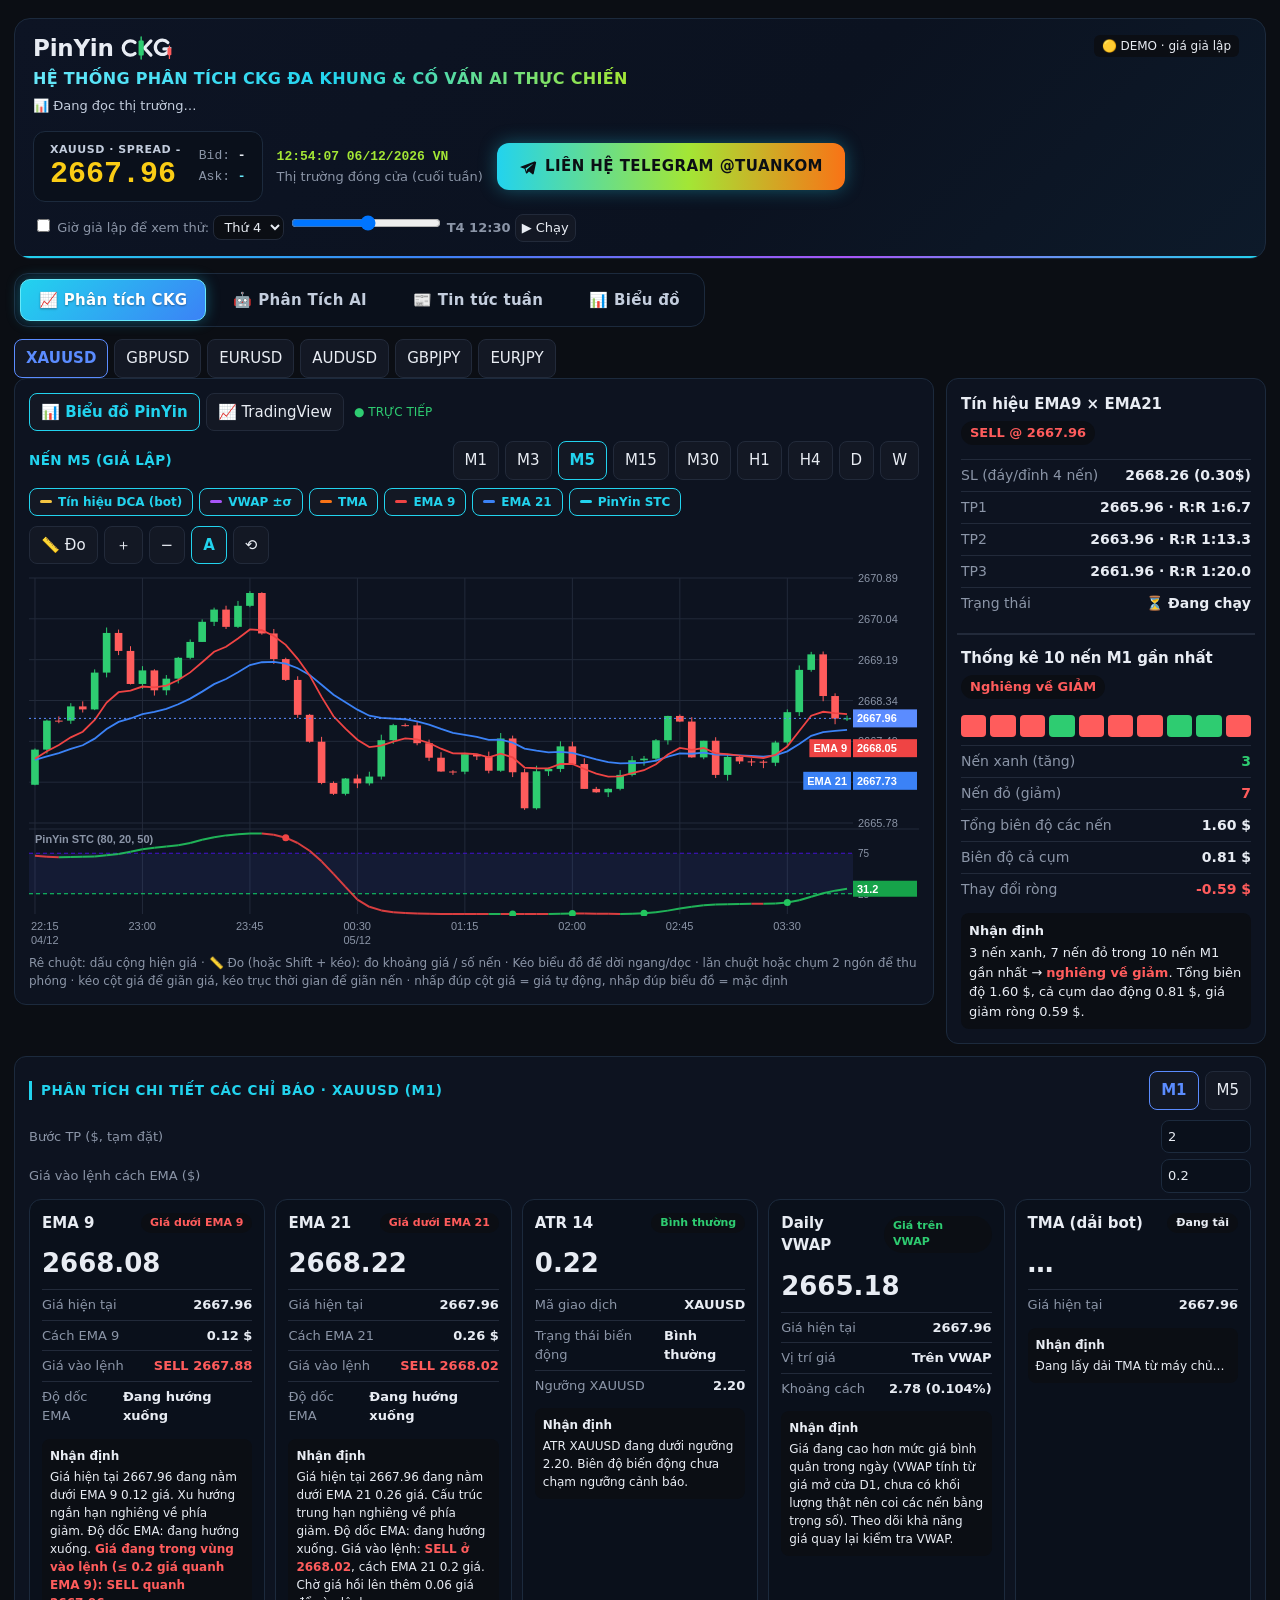
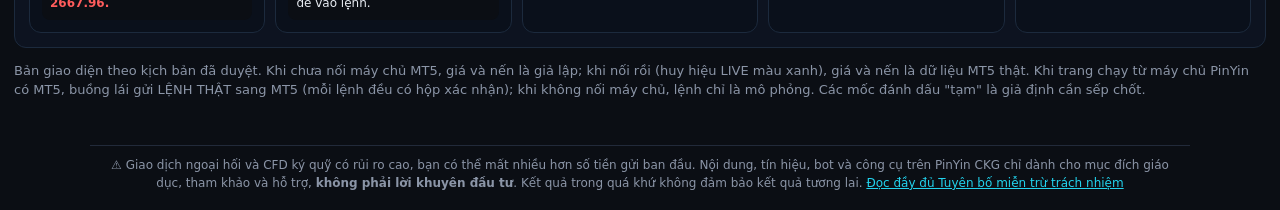
==== commit 3983e475: "Chỉ báo PinYin STC (Schaff Trend Cycle, đúng Pine "PinYin STC": Length 80, Fast 20, Slow 50, hệ số 0" ====
--- a/frontend/ckg/index.html
+++ b/frontend/ckg/index.html
@@ -1,7 +1,7 @@
 <!DOCTYPE html>
 <html lang="vi" data-theme="dark">
 <head>
-<script src="/static/i18n.js?v=68970aa284"></script>
+<script src="/static/i18n.js?v=d53c38e906"></script>
 <meta charset="utf-8">
 <meta name="viewport" content="width=device-width, initial-scale=1, viewport-fit=cover">
 <title>PinYin CKG</title>
@@ -30,7 +30,7 @@
 .fcbar button:hover{background:var(--bg);color:var(--tx)}.fcbar button.on{color:var(--acc);background:var(--bg)}
 .fcbar .fcr{margin-left:auto;display:flex;gap:2px}
 #fcdw button{min-width:30px;display:inline-flex;align-items:center;justify-content:center}#fcdw input[type=color]{width:26px;height:24px;padding:0 2px;border:0;background:none;cursor:pointer;vertical-align:middle}
-.fcwrap{position:relative;flex:1;min-height:0}#fcbox{position:absolute;inset:0}
+.fcwrap{position:relative;flex:1;min-height:0}#fcbox{position:absolute;inset:0}#fcstcw{position:absolute;left:0;right:0;bottom:0;height:24%;border-top:1px solid var(--bd);display:none}#fcstcbox{position:absolute;inset:0}#fcstcl{position:absolute;left:10px;top:4px;z-index:3;font-size:12px;font-weight:700;color:var(--mut);pointer-events:none}
 #fcleg{position:absolute;left:10px;top:8px;z-index:3;display:flex;gap:4px 12px;flex-wrap:wrap;align-items:baseline;font-size:13px;pointer-events:none;font-variant-numeric:tabular-nums;max-width:calc(100% - 90px)}
 #fcleg .fcs{font-size:15px}.fce{display:inline-flex;gap:5px;align-items:center;color:var(--mut)}.fce i{width:12px;height:3px;border-radius:2px;display:inline-block;margin-left:6px}
 #fcmsg{position:absolute;left:50%;top:45%;transform:translate(-50%,-50%);z-index:4;padding:10px 16px;border-radius:10px;background:var(--card);border:1px solid var(--bd);color:var(--mut);font-size:14px;text-align:center;max-width:90%}
@@ -162,10 +162,10 @@
 <div class="menu" id="menu"><button data-v="ckg" class="on" onclick="setView('ckg')">📈 Phân tích CKG</button><button data-v="ai" onclick="setView('ai')">🤖 Phân Tích AI</button><button data-v="news" onclick="setView('news')">📰 Tin tức tuần</button><button data-v="chart" onclick="setView('chart')">📊 Biểu đồ</button><button data-v="ck" id="cktab" style="display:none" onclick="setView('ck')">🚀 Buồng lái</button><button data-v="bot" id="bottab" style="display:none" onclick="setView('bot')">🤖 Bot tự động</button></div>
 <div id="tabs" style="display:flex;gap:6px;flex-wrap:wrap;margin-top:12px"></div>
 <div id="fcp"><div class="fcbar"><select id="fcsym" onchange="fcSym(this.value)" aria-label="Cặp tiền"></select><span class="sp"></span><div class="fcg" id="fctf"></div><span class="sp"></span>
-<div class="fcg"><button id="fcha" onclick="fcTog('ha')" title="Nến Heikin Ashi">Heikin Ashi</button></div><span class="sp"></span><div class="fcg"><button id="fcdca" onclick="fcTog('dca')" title="Nhãn BUY / SELL theo cài đặt DCA đang lưu của bot + ENTRY / SL chung / TP của tín hiệu gần nhất (bot chỉ vào lệnh XAUUSD, cặp khác chỉ để xem)">Tín hiệu DCA</button><button id="fcbvw" onclick="fcTog('bvw')" title="VWAP ±σ đúng như bot DCA đang dùng">VWAP ±σ</button><button id="fctma" onclick="fcTog('tma')" title="Dải TMA trên / giữa / dưới của bot DCA">TMA</button><button id="fce9" onclick="fcTog('e9')">EMA 9</button><button id="fce21" onclick="fcTog('e21')">EMA 21</button><button id="fcvol" onclick="fcTog('vol')" title="Khối lượng tick">Volume</button></div>
+<div class="fcg"><button id="fcha" onclick="fcTog('ha')" title="Nến Heikin Ashi">Heikin Ashi</button></div><span class="sp"></span><div class="fcg"><button id="fcdca" onclick="fcTog('dca')" title="Nhãn BUY / SELL theo cài đặt DCA đang lưu của bot + ENTRY / SL chung / TP của tín hiệu gần nhất (bot chỉ vào lệnh XAUUSD, cặp khác chỉ để xem)">Tín hiệu DCA</button><button id="fcbvw" onclick="fcTog('bvw')" title="VWAP ±σ đúng như bot DCA đang dùng">VWAP ±σ</button><button id="fctma" onclick="fcTog('tma')" title="Dải TMA trên / giữa / dưới của bot DCA">TMA</button><button id="fce9" onclick="fcTog('e9')">EMA 9</button><button id="fce21" onclick="fcTog('e21')">EMA 21</button><button id="fcstc" onclick="fcTog('stc')" title="PinYin STC (Schaff Trend Cycle 80 / 20 / 50): khung dưới nến, chấm đỏ = đỉnh trên 75, chấm xanh = đáy dưới 25">PinYin STC</button><button id="fcvol" onclick="fcTog('vol')" title="Khối lượng tick">Volume</button></div>
 <span class="sp"></span><div class="fcg" id="fcdw"></div>
 <div class="fcr"><button onclick="fcFit()" title="Về nến mới nhất">⟲ Về hiện tại</button><button onclick="fcFull()" title="Toàn màn hình (phím F)">⛶ Toàn màn hình</button></div></div>
-<div class="fcwrap"><div id="fcbox"></div><canvas id="fcov" style="position:absolute;inset:0;width:100%;height:100%;pointer-events:none;z-index:2"></canvas><div id="fcleg"></div><div id="fcmsg" style="display:none"></div></div></div>
+<div class="fcwrap"><div id="fcstcw"><div id="fcstcbox"></div><div id="fcstcl">PinYin STC (80, 20, 50)</div></div><div id="fcbox"></div><canvas id="fcov" style="position:absolute;inset:0;width:100%;height:100%;pointer-events:none;z-index:2"></canvas><div id="fcleg"></div><div id="fcmsg" style="display:none"></div></div></div>
 
 
 <div class="c" id="newsp"><div class="top" style="margin-bottom:8px"><h2 style="margin:0">📰 Lịch tin kinh tế trong tuần</h2><span id="nwupd" class="mut" style="font-size:12px"></span></div>
@@ -466,12 +466,12 @@
  if(!out){x.strokeStyle=col;x.setLineDash(dash);x.beginPath();x.moveTo(0,yy);x.lineTo(f.pw,yy);x.stroke();x.setLineDash([])}
  x.globalAlpha=.85;x.fillStyle=getComputedStyle(document.documentElement).getPropertyValue('--card');x.fillRect(lx-4,ly-12,tw+8,15);x.globalAlpha=1;x.fillStyle=col;x.fillText(tx,lx,ly)}
 function frame(lo,hi,n,absOf){const cv=$('cv'),r=devicePixelRatio||1,Wd=cv.clientWidth,Hd=cv.clientHeight;cv.width=Wd*r;cv.height=Hd*r;const x=cv.getContext('2d');x.scale(r,r);
- const s=getComputedStyle(document.documentElement),g=k=>s.getPropertyValue(k),M=g('--mut'),BD=g('--bd'),R=66,Bm=36,pw=Wd-R,ph=Hd-Bm-8;if(YM){lo=YM.lo;hi=YM.hi}else{const pad=(hi-lo)*.06||P;lo-=pad;hi+=pad}FL=lo;FH=hi;FPW=pw;FPH=ph;
+ const s=getComputedStyle(document.documentElement),g=k=>s.getPropertyValue(k),M=g('--mut'),BD=g('--bd'),R=66,Bm=36,pw=Wd-R,SH=IND.stc?Math.max(60,Math.round((Hd-Bm-8)*.24)):0,ph=Hd-Bm-8-(SH?SH+10:0);if(YM){lo=YM.lo;hi=YM.hi}else{const pad=(hi-lo)*.06||P;lo-=pad;hi+=pad}FL=lo;FH=hi;FPW=pw;FPH=ph;
  const y=v=>8+ph-(v-lo)/(hi-lo)*ph,w=pw/Math.max(n,zn());x.font='11px sans-serif';x.lineWidth=1;x.setLineDash([]);
  for(let k=0;k<=6;k++){const v=lo+(hi-lo)*k/6;x.strokeStyle=BD;x.beginPath();x.moveTo(0,y(v));x.lineTo(pw,y(v));x.stroke();x.fillStyle=M;x.fillText(v.toFixed(DG),pw+5,y(v)+4)}
- const st=Math.max(1,Math.round(Math.max(n,zn())/(Wd<500?5:8)));const ab=i=>i<n?absOf(i):absOf(n-1)+(i-n+1)*(n>1?absOf(n-1)-absOf(n-2):6e4);FAB=ab;FN=n;let pd='';for(let i=0;i<Math.max(n,zn());i+=st){const cx=i*w+w/2,L=TLM(ab(i));x.strokeStyle=BD;x.beginPath();x.moveTo(cx,8);x.lineTo(cx,8+ph);x.stroke();x.fillStyle=M;x.fillText(L.t,Math.max(2,cx-14),Hd-20);if(L.d!=pd){x.fillText(L.d,Math.max(2,cx-14),Hd-6);pd=L.d}}
+ const st=Math.max(1,Math.round(Math.max(n,zn())/(Wd<500?5:8)));const ab=i=>i<n?absOf(i):absOf(n-1)+(i-n+1)*(n>1?absOf(n-1)-absOf(n-2):6e4);FAB=ab;FN=n;let pd='';for(let i=0;i<Math.max(n,zn());i+=st){const cx=i*w+w/2,L=TLM(ab(i));x.strokeStyle=BD;x.beginPath();x.moveTo(cx,8);x.lineTo(cx,8+ph+(SH?SH+10:0));x.stroke();x.fillStyle=M;x.fillText(L.t,Math.max(2,cx-14),Hd-20);if(L.d!=pd){x.fillText(L.d,Math.max(2,cx-14),Hd-6);pd=L.d}}
  CW=w;x.save();x.beginPath();x.rect(0,8,pw,ph);x.clip();
- return{x,y,w,pw,ph,Hd,lo,hi,stk:{},M,B:g('--ok'),S:g('--no'),Y:g('--wn'),A:g('--acc'),E9:g('--e9'),E21:g('--e21'),E50:g('--e50'),E200:g('--e200'),VW:g('--vw')}}
+ return{x,y,w,pw,ph,Hd,lo,hi,SH,SY:8+ph+10,stk:{},M,B:g('--ok'),S:g('--no'),Y:g('--wn'),A:g('--acc'),E9:g('--e9'),E21:g('--e21'),E50:g('--e50'),E200:g('--e200'),VW:g('--vw')}}
 function tag(f,v,col){const x=f.x,yy=Math.max(8,Math.min(8+f.ph,f.y(v)));x.setLineDash([2,3]);x.strokeStyle=col;x.beginPath();x.moveTo(0,yy);x.lineTo(f.pw,yy);x.stroke();x.setLineDash([]);x.fillStyle=col;x.fillRect(f.pw,yy-9,64,18);x.fillStyle='#fff';x.font='bold 11px sans-serif';x.fillText(v.toFixed(DG),f.pw+4,yy+4);x.font='11px sans-serif'}
 
 function axTags(f,L,last){const x=f.x,cl=v=>Math.max(17,Math.min(f.ph-1,f.y(v))),used=[cl(last)];
@@ -518,10 +518,10 @@
 function candles(f,a){const x=f.x,y=f.y,w=f.w;a.forEach((c,i)=>{const cx=i*w+w/2;x.strokeStyle=x.fillStyle=c.c>=c.o?f.B:f.S;x.beginPath();x.moveTo(cx,y(c.h));x.lineTo(cx,y(c.l));x.stroke();x.fillRect(cx-w*.32,Math.min(y(c.o),y(c.c)),w*.64,Math.max(1,Math.abs(y(c.o)-y(c.c))))})}
 // ===== Thu phóng / kéo xem + bật tắt chỉ báo =====
 let ZN=null,PAN=0,DOPEN=0,CW=10,CLEN=0,YM=null,FL=0,FH=1,FPW=1,FPH=1;// YM: thang giá thủ công {lo,hi}, null = tự động
-const IND={ema9:1,ema21:1,ema50:1,ema200:1,vwap:1,fvg:1,sig:1,sltp:1,d1:1,r10:1,heikin:1,hapro:1,dcasig:1,bvw:1,tma:1};try{Object.assign(IND,JSON.parse(localStorage.getItem('ckg-ind')||'{}'))}catch(e){}
+const IND={stc:1,ema9:1,ema21:1,ema50:1,ema200:1,vwap:1,fvg:1,sig:1,sltp:1,d1:1,r10:1,heikin:1,hapro:1,dcasig:1,bvw:1,tma:1};try{Object.assign(IND,JSON.parse(localStorage.getItem('ckg-ind')||'{}'))}catch(e){}
 ['heikin','hapro','ema50','ema200','vwap','fvg','sig','sltp','d1','r10'].forEach(k=>IND[k]=0);   // đã bỏ khỏi biểu đồ
-const IND_L={heikin:['Nến Heikin Ashi','--wn'],hapro:['Tín hiệu HA Pro v5','--h2'],dcasig:['Tín hiệu DCA (bot)','--wn'],bvw:['VWAP ±σ','--vw'],tma:['TMA','--tma'],ema9:['EMA 9','--e9'],ema21:['EMA 21','--e21'],ema50:['EMA 50','--e50'],ema200:['EMA 200','--e200'],vwap:['VWAP','--vw'],fvg:['FVG',''],sig:['Tín hiệu ▲▼',''],sltp:['SL / TP',''],d1:['Giá mở D1','--mut'],r10:['Cao/Thấp 10 nến','--no']};
-function indBar(){const ks=['dcasig','bvw','tma','ema9','ema21'];$('ind').innerHTML=ks.map(k=>`<button class="chip ${IND[k]?'on':''}" onclick="togInd('${k}')" title="Bật/tắt ${IND_L[k][0]}">${IND_L[k][1]?`<i style="background:var(${IND_L[k][1]})"></i>`:''}${IND_L[k][0]}</button>`).join('')}
+const IND_L={stc:['PinYin STC','--h2'],heikin:['Nến Heikin Ashi','--wn'],hapro:['Tín hiệu HA Pro v5','--h2'],dcasig:['Tín hiệu DCA (bot)','--wn'],bvw:['VWAP ±σ','--vw'],tma:['TMA','--tma'],ema9:['EMA 9','--e9'],ema21:['EMA 21','--e21'],ema50:['EMA 50','--e50'],ema200:['EMA 200','--e200'],vwap:['VWAP','--vw'],fvg:['FVG',''],sig:['Tín hiệu ▲▼',''],sltp:['SL / TP',''],d1:['Giá mở D1','--mut'],r10:['Cao/Thấp 10 nến','--no']};
+function indBar(){const ks=['dcasig','bvw','tma','ema9','ema21','stc'];$('ind').innerHTML=ks.map(k=>`<button class="chip ${IND[k]?'on':''}" onclick="togInd('${k}')" title="Bật/tắt ${IND_L[k][0]}">${IND_L[k][1]?`<i style="background:var(${IND_L[k][1]})"></i>`:''}${IND_L[k][0]}</button>`).join('')}
 function togInd(k){IND[k]=IND[k]?0:1;try{localStorage.setItem('ckg-ind',JSON.stringify(IND))}catch(e){}indBar();redraw()}
 const zn=()=>ZN||SLN();
 function zoom(f){ZN=Math.round(Math.max(15,Math.min(400,zn()*f)));redraw()}
@@ -576,6 +576,29 @@
  if(a1>0){x.fillStyle='rgba(91,140,255,.10)';x.fillRect(a0,f.y(R.hi),a1-a0,f.y(R.lo)-f.y(R.hi))}
  hline(f,R.hi,f.S,[7,3],`Cao ${R.n} nến ${TF}: ${R.hi.toFixed(DG)}`,false);
  hline(f,R.lo,f.B,[7,3],`Thấp ${R.n} nến ${TF}: ${R.lo.toFixed(DG)} · biên độ ${((R.hi-R.lo)/P).toFixed(0)} pip`,false)}
+// ===== PinYin STC (Schaff Trend Cycle) — đúng Pine "PinYin STC": Length 80, Fast 20, Slow 50, hệ số 0.5 =====
+const STC_P={len:80,fast:20,slow:50,f:.5};let STC_C={k:'',v:null};
+function stcEma(a,n){const k=2/(n+1),o=new Array(a.length).fill(null);let s=null,sum=0;for(let i=0;i<a.length;i++){if(s==null){sum+=a[i];if(i==n-1)s=sum/n}else s=a[i]*k+s*(1-k);o[i]=s}return o}
+function stcCalc(cl){if(!cl||!cl.length)return[];const key=cl.length+'|'+cl[0]+'|'+cl[cl.length-1]+'|'+cl[cl.length>>1];if(STC_C.k==key)return STC_C.v;
+ const P=STC_P,n=cl.length,f1=stcEma(cl,P.fast),f2=stcEma(cl,P.slow),m=cl.map((_,i)=>f1[i]!=null&&f2[i]!=null?f1[i]-f2[i]:null);
+ const win=(a,i)=>{if(i<P.len-1)return null;let lo=Infinity,hi=-Infinity;for(let j=i-P.len+1;j<=i;j++){const v=a[j];if(v==null)return null;if(v<lo)lo=v;if(v>hi)hi=v}return[lo,hi]};
+ const pf=new Array(n).fill(null),o=new Array(n).fill(null);let c5=0,d3=null,d6=0,e5=null;
+ for(let i=0;i<n;i++){if(m[i]==null)continue;const r1=win(m,i);c5=r1&&r1[1]-r1[0]>0?(m[i]-r1[0])/(r1[1]-r1[0])*100:c5;
+  d3=d3==null?c5:d3+P.f*(c5-d3);pf[i]=d3;const r2=win(pf,i);d6=r2&&r2[1]-r2[0]>0?(d3-r2[0])/(r2[1]-r2[0])*100:d6;
+  e5=e5==null?d6:e5+P.f*(d6-e5);o[i]=r1&&r2?e5:null}
+ STC_C={k:key,v:o};return o}
+// điểm đảo chiều như alert của Pine: Red = đỉnh trên 75, Green = đáy dưới 25 (tại nến i)
+function stcSig(s,i){if(i<3||s[i]==null||s[i-3]==null)return 0;if(s[i-3]<=s[i-2]&&s[i-2]>s[i-1]&&s[i]>75)return -1;if(s[i-3]>=s[i-2]&&s[i-2]<s[i-1]&&s[i]<25)return 1;return 0}
+function drawStc(f,cl,off,end){if(!IND.stc||!f.SH)return;const x=f.x,s=stcCalc(cl),Y0=f.SY,H=f.SH,pw=f.pw,w=f.w,yy=v=>Y0+H-v/100*H;
+ x.save();x.strokeStyle=getComputedStyle(document.documentElement).getPropertyValue('--bd');x.lineWidth=1;x.setLineDash([]);x.beginPath();x.moveTo(0,Y0-4);x.lineTo(pw+66,Y0-4);x.stroke();
+ x.fillStyle='rgba(79,90,192,.12)';x.fillRect(0,yy(75),pw,yy(25)-yy(75));
+ [[75,'rgb(68,16,209)'],[25,'rgb(16,216,106)']].forEach(([v,c])=>{x.strokeStyle=c;x.setLineDash([4,3]);x.beginPath();x.moveTo(0,yy(v));x.lineTo(pw,yy(v));x.stroke();x.setLineDash([]);x.fillStyle=f.M;x.font='10px sans-serif';x.fillText(String(v),pw+5,yy(v)+4)});
+ x.beginPath();x.rect(0,Y0-2,pw,H+4);x.clip();x.lineWidth=2;
+ for(let i=1;i<end-off;i++){const a=s[off+i-1],b=s[off+i];if(a==null||b==null)continue;x.strokeStyle=b>a?'rgba(34,197,94,.9)':'rgba(239,68,68,.9)';x.beginPath();x.moveTo((i-1)*w+w/2,yy(a));x.lineTo(i*w+w/2,yy(b));x.stroke()}
+ for(let i=0;i<end-off;i++){const g=stcSig(s,off+i);if(!g)continue;const cx=i*w+w/2,cy=yy(s[off+i]);x.fillStyle=g>0?'#22c55e':'#ef4444';x.beginPath();x.arc(cx,cy,3.5,0,7);x.fill()}
+ x.restore();x.font='bold 11px sans-serif';x.fillStyle=f.M;x.fillText('PinYin STC (80, 20, 50)',6,Y0+10);
+ const L=s[end-1];if(L!=null){const up=s[end-2]!=null&&L>s[end-2],c=up?'#16a34a':'#dc2626',ty=Math.max(Y0+6,Math.min(Y0+H-6,yy(L)));x.fillStyle=c;x.fillRect(pw,ty-8,64,16);x.fillStyle='#fff';x.fillText(L.toFixed(1),pw+4,ty+4)}
+ x.font='11px sans-serif'}
 function drawG(){const tc=tfc(IX),g=gsig(tc),v=view(g.c.length),off=v.off,n=v.n,a=g.c.slice(off,v.end);$('ct').textContent='Nến '+TF+' ('+SRC()+')';
  const ln=GL&&IND.sltp?[[GL.sl,'SL'],...GL.tp.map((q,i)=>[q,'TP'+(i+1)])]:[];
  const R=IND.r10?r10(g.c):null,rg=fit(a,[...ln.map(l=>l[0]),IND.vwap?GV:null,...(R?[R.hi,R.lo]:[])]),f=frame(rg[0],rg[1],n,i=>g.c[off+i].ts),x=f.x,y=f.y,w=f.w;
@@ -584,11 +607,11 @@
  if(IND.sig)g.sg.forEach(q=>{const i=q.i-off;if(i<0||i>=n)return;x.fillStyle=q.t>0?f.B:f.S;x.font='15px sans-serif';x.fillText(q.t>0?'▲':'▼',i*w+w/2-6,q.t>0?y(a[i].l)+16:y(a[i].h)-5)});
  x.font='11px sans-serif';ln.forEach(([q,t],k)=>hline(f,q,f.M,[4,3],t+' '+q.toFixed(DG),k%2==1));
  if(IND.vwap&&GV!=null)hline(f,GV,f.VW,[6,4],'VWAP '+GV.toFixed(DG),false);
- x.restore();tag(f,a[a.length-1].c,f.A);const le=v.end-1;axTags(f,[IND.ema9?[g.E[le],f.E9,'EMA 9']:null,IND.ema21?[g.E2[le],f.E21,'EMA 21']:null,E50?[E50[le],f.E50,'EMA 50']:null,E200?[E200[le],f.E200,'EMA 200']:null].filter(Boolean),a[a.length-1].c)}
+ x.restore();tag(f,a[a.length-1].c,f.A);const le=v.end-1;axTags(f,[IND.ema9?[g.E[le],f.E9,'EMA 9']:null,IND.ema21?[g.E2[le],f.E21,'EMA 21']:null,E50?[E50[le],f.E50,'EMA 50']:null,E200?[E200[le],f.E200,'EMA 200']:null].filter(Boolean),a[a.length-1].c);drawStc(f,gcl,off,v.end)}
 function draw(open,ix){IX=ix;DOPEN=open;if(CM=='tv'){tvSync();return}if(G){drawG();return}const all=tfc(ix),v=view(all.length),a=all.slice(v.off,v.end),cl=all.map(c=>c.c),
  R=IND.r10?r10(all):null,rg=fit(a,[...(IND.d1?[open]:[]),...(R?[R.hi,R.lo]:[])]),f=frame(rg[0],rg[1],a.length,i=>a[i].ts),x=f.x;$('ct').textContent='Nến '+TF+' · giá và ngày giờ ('+SRC()+')';
  drawR10(f,R,v.off);drawBands(f,a);candles(f,IND.heikin?toHA(all).slice(v.off,v.end):a);drawHap(f,a);const EE={};[[9,'ema9'],[21,'ema21'],[50,'ema50'],[200,'ema200']].forEach(([n,k])=>{if(IND[k])EE[n]=ema(cl,n)});[200,50,21,9].forEach(n=>{if(EE[n])eline(f,EE[n].slice(v.off,v.end),f['E'+n])});
- if(IND.d1)hline(f,open,f.M,[5,4],'Giá mở cửa D1 '+open.toFixed(DG),true);x.restore();
+ if(IND.d1)hline(f,open,f.M,[5,4],'Giá mở cửa D1 '+open.toFixed(DG),true);x.restore();drawStc(f,cl,v.off,v.end);
  tag(f,a[a.length-1].c,f.A);axTags(f,[9,21,50,200].filter(n=>EE[n]).map(n=>[EE[n][v.end-1],f['E'+n],'EMA '+n]),a[a.length-1].c)}
 
 // ===== Dấu cộng (crosshair) + thước đo giá =====
@@ -1071,8 +1094,8 @@
  catch(e){$('aist').innerHTML='<span class="no">Lỗi kết nối máy chủ: '+aiEsc(e.message)+'</span>'}
  finally{AIBUSY=false;[$('aib'),$('aib2')].forEach(b=>b.disabled=false)}}
 // ===== Tab Biểu đồ toàn màn hình (Lightweight Charts của TradingView, giá thật MT5) =====
-const FC={sym:'XAUUSD',tf:'M5',ha:false,vol:true,dca:true,bvw:true,tma:true,e9:true,e21:true,rows:[],chart:null,cs:null,vs:null,e1:null,e2:null,bs:[],pl:[],sig:null,sigKey:'',sigAt:0,sigBusy:0,busy:0,key:'',lib:null,tm:null};
-const FCK=['sym','tf','ha','vol','dca','bvw','tma','e9','e21'];
+const FC={sym:'XAUUSD',tf:'M5',ha:false,vol:true,dca:true,bvw:true,tma:true,e9:true,e21:true,stc:true,sc:null,sl:null,sync:0,rows:[],chart:null,cs:null,vs:null,e1:null,e2:null,bs:[],pl:[],sig:null,sigKey:'',sigAt:0,sigBusy:0,busy:0,key:'',lib:null,tm:null};
+const FCK=['sym','tf','ha','vol','dca','bvw','tma','e9','e21','stc'];
 try{const o=JSON.parse(localStorage.getItem('ckg-fc')||'{}');FCK.forEach(k=>{if(o[k]!=null)FC[k]=o[k]})}catch(e){}
 if(!PR[FC.sym])FC.sym='XAUUSD';
 function fcSave(){try{const o={};FCK.forEach(k=>o[k]=FC[k]);localStorage.setItem('ckg-fc',JSON.stringify(o))}catch(e){}}
@@ -1084,7 +1107,7 @@
 function fcCol(){const d=isDark();return{bg:d?'#0b0e14':'#ffffff',tx:d?'#a7b1c2':'#475467',gr:d?'rgba(42,50,68,.55)':'rgba(220,224,230,.8)',bd:d?'#222a3a':'#e3e6eb',up:'#26a69a',dn:'#ef5350'}}
 function fcBuild(){const LW=window.LightweightCharts,c=fcCol(),box=$('fcbox');box.innerHTML='';
  FC.chart=LW.createChart(box,{autoSize:true,layout:{background:{type:'solid',color:c.bg},textColor:c.tx,fontFamily:'system-ui,-apple-system,Segoe UI,Roboto,sans-serif'},
-  grid:{vertLines:{color:c.gr},horzLines:{color:c.gr}},rightPriceScale:{borderColor:c.bd,scaleMargins:{top:.08,bottom:.22}},
+  grid:{vertLines:{color:c.gr},horzLines:{color:c.gr}},rightPriceScale:{borderColor:c.bd,minimumWidth:78,scaleMargins:{top:.08,bottom:.22}},
   timeScale:{borderColor:c.bd,timeVisible:true,secondsVisible:false,rightOffset:12,barSpacing:8},crosshair:{mode:0},
   localization:{locale:'vi-VN',dateFormat:'dd/MM/yyyy'}});
  FC.cs=FC.chart.addCandlestickSeries({upColor:c.up,downColor:c.dn,borderUpColor:c.up,borderDownColor:c.dn,wickUpColor:c.up,wickDownColor:c.dn});
@@ -1095,8 +1118,31 @@
  // dải của bot DCA: [VWAP, +σ, −σ, TMA trên, TMA giữa, TMA dưới] (cột 1..6 của bands)
  FC.bs=[ln(vw,1.6),ln(vw,1,2),ln(vw,1,2),ln(tm,1.4),ln(tm,1,1),ln(tm,1.4)];
  FC.e1=ln(fcVar('--e9','#ef4444'),1.5);FC.e2=ln(fcVar('--e21','#3b82f6'),1.5);
- FC.chart.subscribeCrosshairMove(p=>fcLegend(p&&p.time!=null?p.time:null));dwInit()}
-function fcTheme(){if(!FC.chart)return;const c=fcCol();FC.chart.applyOptions({layout:{background:{type:'solid',color:c.bg},textColor:c.tx},grid:{vertLines:{color:c.gr},horzLines:{color:c.gr}},rightPriceScale:{borderColor:c.bd},timeScale:{borderColor:c.bd}})}
+ FC.chart.subscribeCrosshairMove(p=>fcLegend(p&&p.time!=null?p.time:null));dwInit();fcStcBuild()}
+// độ rộng vùng nến (không gồm cột giá); timeScale().width() = 0 khi ẩn trục thời gian (lúc bật STC)
+function fcPW(){try{const p=FC.chart.paneSize&&FC.chart.paneSize();if(p&&p.width)return p.width}catch(e){}const b=$('fcbox');return Math.max(0,(b?b.clientWidth:0)-FC.chart.priceScale('right').width())}
+function fcStcBuild(){const LW=window.LightweightCharts,c=fcCol();$('fcstcbox').innerHTML='';
+ FC.sc=LW.createChart($('fcstcbox'),{autoSize:true,layout:{background:{type:'solid',color:c.bg},textColor:c.tx,fontFamily:'system-ui,-apple-system,Segoe UI,Roboto,sans-serif'},
+  grid:{vertLines:{color:c.gr},horzLines:{visible:false}},rightPriceScale:{borderColor:c.bd,minimumWidth:78,scaleMargins:{top:.12,bottom:.08}},
+  timeScale:{borderColor:c.bd,timeVisible:true,secondsVisible:false,rightOffset:12,barSpacing:8},crosshair:{mode:0},localization:{locale:'vi-VN',dateFormat:'dd/MM/yyyy'}});
+ FC.sl=FC.sc.addLineSeries({lineWidth:2,priceLineVisible:false,lastValueVisible:true,crosshairMarkerVisible:false,priceFormat:{type:'price',precision:1,minMove:.1},
+  autoscaleInfoProvider:()=>({priceRange:{minValue:0,maxValue:100}})});
+ FC.sl.createPriceLine({price:75,color:'rgb(68,16,209)',lineWidth:1,lineStyle:2,axisLabelVisible:true,title:''});
+ FC.sl.createPriceLine({price:25,color:'rgb(16,216,106)',lineWidth:1,lineStyle:2,axisLabelVisible:true,title:''});
+ const a=FC.chart.timeScale(),b=FC.sc.timeScale();
+ a.subscribeVisibleLogicalRangeChange(r=>{if(r&&!FC.sync){FC.sync=1;try{b.setVisibleLogicalRange(r)}catch(e){}FC.sync=0}});
+ b.subscribeVisibleLogicalRangeChange(r=>{if(r&&!FC.sync&&Date.now()-(FC.stcAct||0)<1500){FC.sync=1;try{a.setVisibleLogicalRange(r)}catch(e){}FC.sync=0}});   // chỉ khi người dùng kéo / lăn trên khung STC
+ try{new ResizeObserver(()=>fcStcSync()).observe($('fcstcbox'))}catch(e){}
+ ['pointerdown','pointermove','wheel','touchstart','touchmove'].forEach(ev=>$('fcstcbox').addEventListener(ev,e=>{if(ev!='pointermove'||e.buttons)FC.stcAct=Date.now()},{passive:true,capture:true}))}
+// dữ liệu STC theo đúng từng nến (nến chưa đủ dữ liệu = khoảng trống) để 2 biểu đồ khớp nến
+function fcStcPts(bs,from){const s=stcCalc(bs.map(b=>b.c)),o=[];for(let i=from||0;i<bs.length;i++){const t=bs[i].t+FCVN,v=s[i];o.push(v==null?{time:t}:{time:t,value:v,color:i&&s[i-1]!=null&&v<s[i-1]?'#ef4444':'#22c55e'})}return{o,s}}
+function fcStc(){if(!FC.sc)return;const on=!!FC.stc;$('fcstcw').style.display=on?'block':'none';$('fcbox').style.bottom=on?'24%':'0';$('fcov').style.height=on?'76%':'100%';
+ FC.chart.applyOptions({timeScale:{visible:!on}});if(!on){FC.sl.setData([]);FC.sl.setMarkers([]);return}
+ const bs=fcBars(),r=fcStcPts(bs),mk=[];for(let i=0;i<bs.length;i++){const g=stcSig(r.s,i);if(g)mk.push({time:bs[i].t+FCVN,position:'inBar',color:g>0?'#22c55e':'#ef4444',shape:'circle',size:.6})}
+ FC.sl.setData(r.o);FC.sl.setMarkers(mk);fcStcSync();setTimeout(fcStcSync,60);setTimeout(fcStcSync,300)}
+function fcStcSync(){if(!FC.sc||!FC.stc)return;const lr=FC.chart.timeScale().getVisibleLogicalRange();if(lr){FC.sync=1;try{FC.sc.timeScale().setVisibleLogicalRange(lr)}catch(e){}FC.sync=0}}
+function fcTheme(){if(!FC.chart)return;const c=fcCol();FC.chart.applyOptions({layout:{background:{type:'solid',color:c.bg},textColor:c.tx},grid:{vertLines:{color:c.gr},horzLines:{color:c.gr}},rightPriceScale:{borderColor:c.bd},timeScale:{borderColor:c.bd}});
+ if(FC.sc)FC.sc.applyOptions({layout:{background:{type:'solid',color:c.bg},textColor:c.tx},grid:{vertLines:{color:c.gr}},rightPriceScale:{borderColor:c.bd},timeScale:{borderColor:c.bd}})}
 try{matchMedia('(prefers-color-scheme: dark)').addEventListener('change',fcTheme)}catch(e){}
 function fcBars(){const r=FC.rows;if(!FC.ha)return r;const o=[];let po,pc;
  r.forEach((b,i)=>{const c=(b.o+b.h+b.l+b.c)/4,op=i?(po+pc)/2:(b.o+b.c)/2;o.push({t:b.t,o:op,h:Math.max(b.h,op,c),l:Math.min(b.l,op,c),c,v:b.v});po=op;pc=c});return o}
@@ -1105,7 +1151,7 @@
 function fcSet(fit){if(!FC.cs)return;const bs=fcBars(),dg=(PR[FC.sym]||{}).dg||5;
  FC.cs.applyOptions({priceFormat:{type:'price',precision:dg,minMove:Math.pow(10,-dg)}});
  FC.cs.setData(bs.map(fcC));FC.vs.setData(FC.vol?bs.map(fcV):[]);
- FC.e1.setData(FC.e9?fcEma(bs,9):[]);FC.e2.setData(FC.e21?fcEma(bs,21):[]);fcSigDraw();
+ FC.e1.setData(FC.e9?fcEma(bs,9):[]);FC.e2.setData(FC.e21?fcEma(bs,21):[]);fcSigDraw();fcStc();
  if(fit&&bs.length)fcFit();fcLegend(null)}
 // Tín hiệu DCA + VWAP ±σ + TMA: cùng số liệu với Biểu đồ PinYin (máy chủ tính theo cài đặt DCA đang lưu của bot, chỉ XAUUSD)
 async function fcSig(force){const want=FC.dca||FC.bvw||FC.tma,key=FC.sym+'|'+FC.tf;if(!LV||!FC.chart||!want||FC.sigBusy)return;
@@ -1125,7 +1171,7 @@
  if(cv.width!=Math.round(W*r)||cv.height!=Math.round(H*r)){cv.width=Math.round(W*r);cv.height=Math.round(H*r)}
  const x=cv.getContext('2d');x.setTransform(r,0,0,r,0,0);x.clearRect(0,0,W,H);try{fcCd(x,W)}catch(e){}try{dwDraw(x,W,H)}catch(e){}
  const S=FC.dca&&FC.sig&&FC.sigKey==FC.sym+'|'+FC.tf?FC.sig.sig:null;if(!S||!S.length||!FC.rows.length)return;
- const ts=FC.chart.timeScale(),pw=ts.width(),bs=fcBars(),idx=new Map(bs.map((b,i)=>[b.t,i])),py=v=>FC.cs.priceToCoordinate(v),sp=ts.options().barSpacing||8;
+ const ts=FC.chart.timeScale(),pw=fcPW(),bs=fcBars(),idx=new Map(bs.map((b,i)=>[b.t,i])),py=v=>FC.cs.priceToCoordinate(v),sp=ts.options().barSpacing||8;
  x.save();x.beginPath();x.rect(0,0,pw,H);x.clip();
  const L=S[S.length-1],x0=ts.timeToCoordinate(L.t+FCVN);
  if(x0!=null&&L.tp&&L.tp.length){const x1=Math.min(pw,x0+sp*40),ye=py(L.e),ys=py(L.sl),yt=py(L.tp[L.tp.length-1]);
@@ -1144,7 +1190,7 @@
 function fcCd(x,W){const bs=fcBars(),sec=FCSEC[FC.tf];if(!bs.length||!sec)return;const b=bs[bs.length-1],y=FC.cs.priceToCoordinate(b.c);if(y==null)return;
  const left=Math.floor(b.t+sec-Date.now()/1000),p=n=>String(n).padStart(2,'0');let t;
  if(left<0)t=left<-sec?'Đóng cửa':'00:00';else{const d=Math.floor(left/86400),h=Math.floor(left%86400/3600),m=Math.floor(left%3600/60),s=left%60;t=d?d+'n '+p(h)+':'+p(m):h?p(h)+':'+p(m)+':'+p(s):p(m)+':'+p(s)}
- const sw=FC.chart.priceScale('right').width(),X=FC.chart.timeScale().width(),hh=16,Y=Math.round(y)+11;if(sw<20)return;
+ const sw=FC.chart.priceScale('right').width(),X=fcPW(),hh=16,Y=Math.round(y)+11;if(sw<20)return;
  x.fillStyle=b.c>=b.o?'#26a69a':'#ef5350';x.globalAlpha=.9;x.fillRect(X+1,Y,sw-2,hh);x.globalAlpha=1;
  x.font='700 11px system-ui,-apple-system,Segoe UI,sans-serif';x.textAlign='center';x.textBaseline='middle';x.fillStyle='#fff';x.fillText('⏱ '+t,X+sw/2,Y+hh/2+.5)}
 // ===== Công cụ vẽ (như MT5): lưu theo cặp, điểm neo = (thời gian nến, giá) nên đổi khung vẫn đúng chỗ =====
@@ -1177,12 +1223,12 @@
 function dwT(l){const r=FC.rows,n=r.length,s=dwSec();if(l>=n-1)return Math.round(r[n-1].t+(l-(n-1))*s);if(l<=0)return Math.round(r[0].t+l*s);const i=Math.floor(l);return Math.round(r[i].t+(l-i)*(r[i+1].t-r[i].t))}
 function dwX(t){const l=dwL(t);return l==null?null:FC.chart.timeScale().logicalToCoordinate(l)}
 function dwY(p){return FC.cs.priceToCoordinate(p)}
-function dwPt(e){const b=$('fcbox').getBoundingClientRect(),x=e.clientX-b.left,y=e.clientY-b.top;if(x<0||y<0||x>FC.chart.timeScale().width()||y>b.height)return null;
+function dwPt(e){const b=$('fcbox').getBoundingClientRect(),x=e.clientX-b.left,y=e.clientY-b.top;if(x<0||y<0||x>fcPW()||y>b.height)return null;
  const l=FC.chart.timeScale().coordinateToLogical(x),p=FC.cs.coordinateToPrice(y);if(l==null||p==null)return null;return{x,y,t:dwT(Math.round(l)),p}}
 function dwP(d){return d.pts.map(q=>[q.t!=null?dwX(q.t):null,q.p!=null?dwY(q.p):null])}
 function dwSeg(px,py,ax,ay,bx,by){const dx=bx-ax,dy=by-ay,L=dx*dx+dy*dy;let u=L?((px-ax)*dx+(py-ay)*dy)/L:0;u=Math.max(0,Math.min(1,u));return Math.hypot(px-ax-u*dx,py-ay-u*dy)}
 function dwRay(a,b,pw){if(b[0]==a[0])return b;const k=(b[1]-a[1])/(b[0]-a[0]),X=b[0]>a[0]?pw:0;return[X,a[1]+k*(X-a[0])]}
-function dwNear(d,P,pt){const e=6,pw=FC.chart.timeScale().width();
+function dwNear(d,P,pt){const e=6,pw=fcPW();
  if(d.k=='h')return P[0][1]!=null&&Math.abs(pt.y-P[0][1])<e;if(d.k=='v')return P[0][0]!=null&&Math.abs(pt.x-P[0][0])<e;
  if(P.some(q=>q[0]==null||q[1]==null))return false;const a=P[0];
  if(d.k=='txt'){const w=Math.max(30,String(d.s||'').length*7.5);return pt.x>a[0]-4&&pt.x<a[0]+w&&pt.y>a[1]-20&&pt.y<a[1]+4}
@@ -1196,7 +1242,7 @@
 function dwDur(s){s=Math.abs(s);const d=Math.floor(s/86400),h=Math.floor(s%86400/3600),m=Math.floor(s%3600/60);return d?d+' ngày '+h+' giờ':h?h+' giờ '+m+' phút':m+' phút'}
 function dwFmtT(t){const d=new Date((t+FCVN)*1000),p=n=>String(n).padStart(2,'0');return p(d.getUTCDate())+'/'+p(d.getUTCMonth()+1)+' '+p(d.getUTCHours())+':'+p(d.getUTCMinutes())}
 function dwInk(c){const n=parseInt((c||'#000').slice(1),16),l=(.299*(n>>16&255)+.587*(n>>8&255)+.114*(n&255));return l>150?'#111':'#fff'}
-function dwDraw(x,W,H){if(!FC.rows.length)return;const pw=FC.chart.timeScale().width(),sw=FC.chart.priceScale('right').width(),dg=(PR[FC.sym]||{}).dg||2,ax=[];
+function dwDraw(x,W,H){if(!FC.rows.length)return;const pw=fcPW(),sw=FC.chart.priceScale('right').width(),dg=(PR[FC.sym]||{}).dg||2,ax=[];
  const all=DW.list.map((d,i)=>[d,i]);if(DW.tmp)all.push([DW.tmp,-2]);
  x.save();x.beginPath();x.rect(0,0,pw,H);x.clip();x.textAlign='left';x.textBaseline='bottom';
  all.forEach(([d,i])=>{const sel=i==DW.sel||i==-2,c=d.c||DW.col,P=dwP(d);x.strokeStyle=c;x.fillStyle=c;x.lineWidth=sel?2.2:1.4;x.setLineDash([]);
@@ -1249,7 +1295,7 @@
 function fcBar(){const tfs=['M1','M3','M5','M15','M30','H1','H4','D','W'];
  dwBar();$('fcsym').innerHTML=Object.keys(PR).map(s=>`<option${s==FC.sym?' selected':''}>${s}</option>`).join('');
  $('fctf').innerHTML=tfs.map(t=>`<button class="${t==FC.tf?'on':''}" onclick="fcTF('${t}')">${t=='D'?'D1':t=='W'?'W1':t}</button>`).join('');
- ['ha','vol','dca','bvw','tma','e9','e21'].forEach(k=>$('fc'+k).classList.toggle('on',!!FC[k]))}
+ ['ha','vol','dca','bvw','tma','e9','e21','stc'].forEach(k=>$('fc'+k).classList.toggle('on',!!FC[k]))}
 function fcTF(t){FC.tf=t;fcSave();fcBar();fcLoad(true);fcSig(true)}
 function fcSym(s){FC.sym=s;fcSave();dwLoad();dwTool('cur');fcBar();fcLoad(true);fcSig(true)}
 function fcTog(k){FC[k]=!FC[k];fcSave();fcBar();fcSet(false);if(k=='dca'||k=='bvw'||k=='tma')fcSig(false)}
@@ -1270,7 +1316,8 @@
   // chỉ vẽ lại đoạn cuối (nến đang chạy + nến mới); HA / EMA tính lại theo nến trước
   const bs=fcBars();let k=bs.length-1;while(k>0&&bs[k-1].t>=last)k--;
   for(let i=k;i<bs.length;i++){FC.cs.update(fcC(bs[i]));if(FC.vol)FC.vs.update(fcV(bs[i]))}
-  {const n=bs.length-k;if(FC.e9)fcEma(bs,9).slice(-n).forEach(x=>FC.e1.update(x));if(FC.e21)fcEma(bs,21).slice(-n).forEach(x=>FC.e2.update(x))}
+  {const n=bs.length-k;if(FC.e9)fcEma(bs,9).slice(-n).forEach(x=>FC.e1.update(x));if(FC.e21)fcEma(bs,21).slice(-n).forEach(x=>FC.e2.update(x));
+   if(FC.stc&&FC.sl)fcStcPts(bs,k).o.forEach(x=>FC.sl.update(x))}
   fcLegend(null)}catch(e){if(!FC.rows.length)fcMsg('Chưa lấy được nến (máy chủ chậm hoặc mất kết nối), đang thử lại…')}finally{FC.busy=0}}
 function fcSize(){const p=$('fcp');if(VIEWMODE!='chart'||document.fullscreenElement==p)return;p.style.height=Math.max(320,innerHeight-p.getBoundingClientRect().top-10)+'px'}
 addEventListener('resize',fcSize);
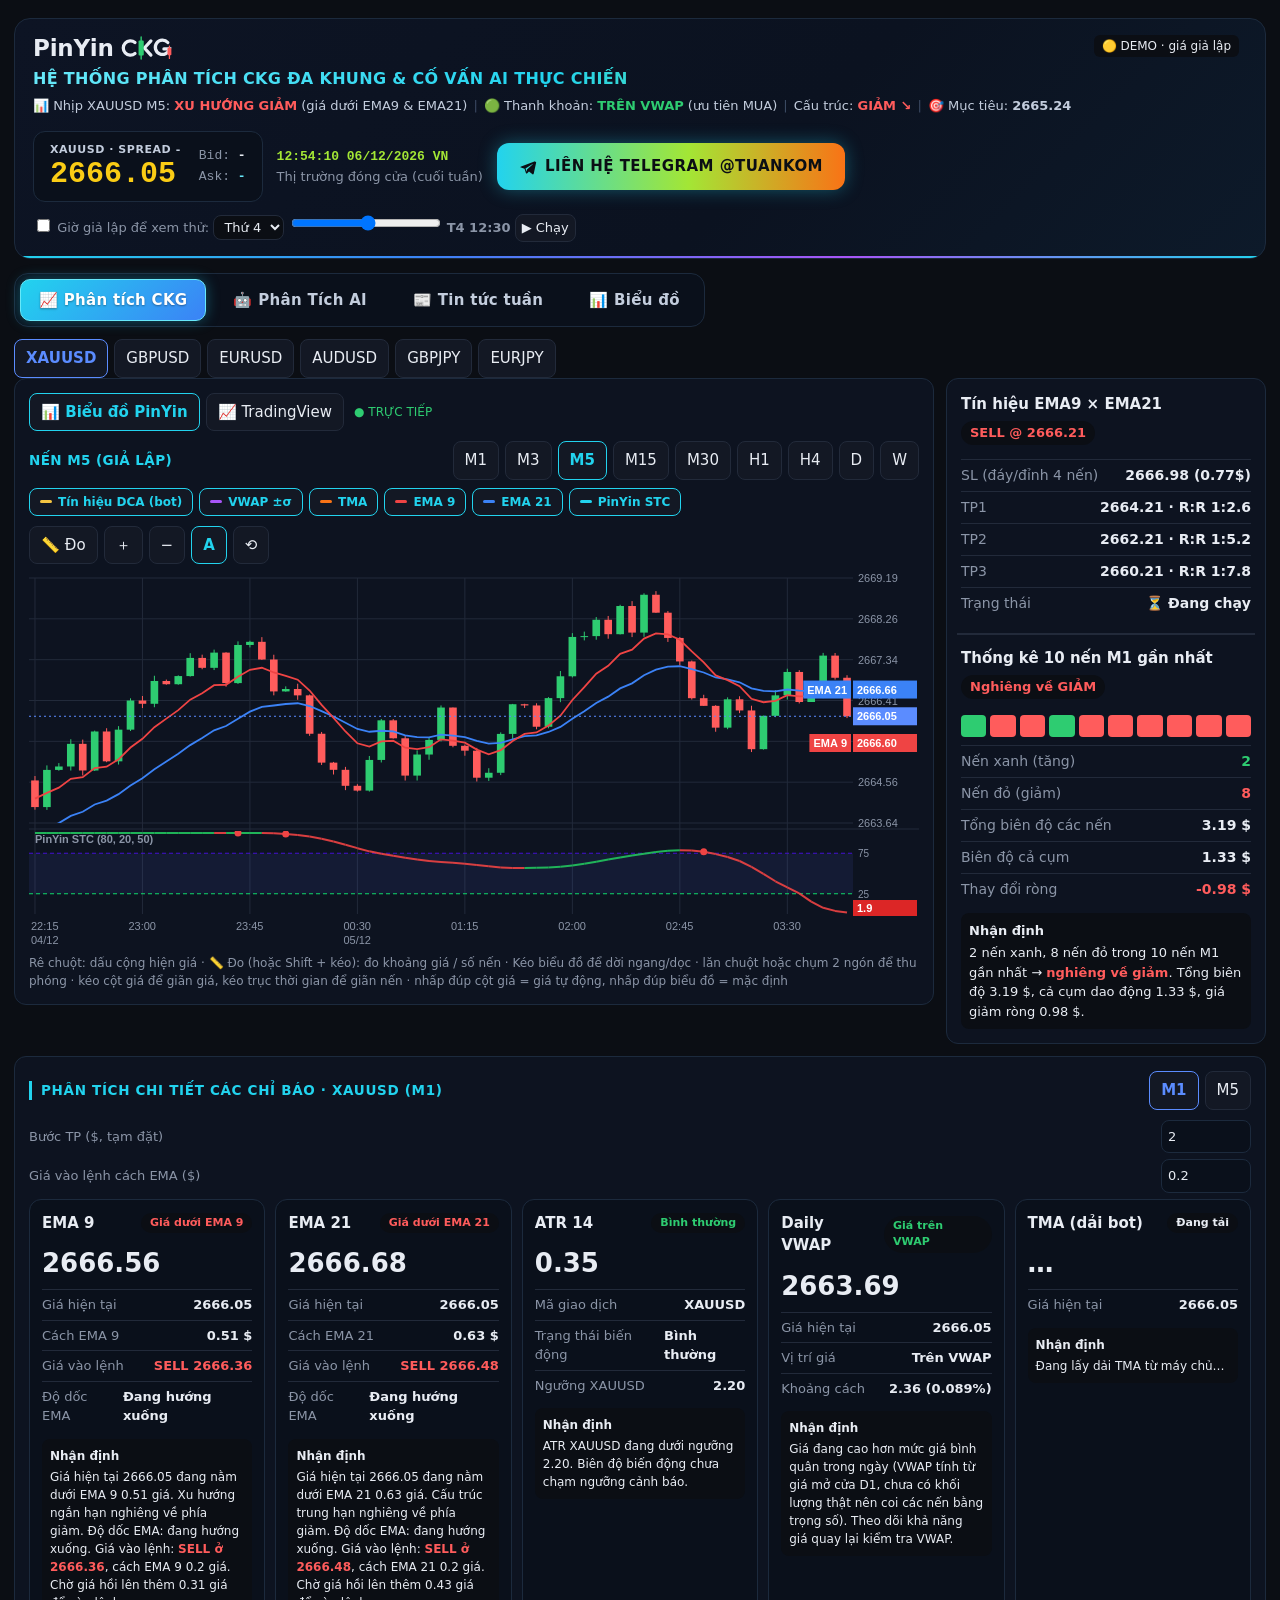
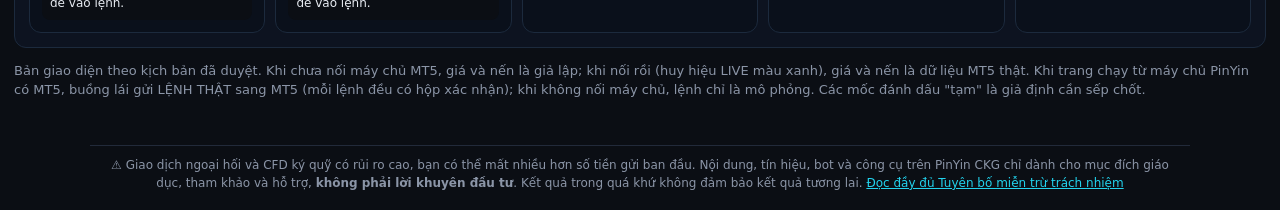
==== commit 8e88bf40: "Tab Biểu đồ: sửa khung PinYin STC lệch giờ so với nến (khung H1 / khung lớn) — dải VWAP / TMA chỉ vẽ" ====
--- a/frontend/ckg/index.html
+++ b/frontend/ckg/index.html
@@ -1158,7 +1158,7 @@
  if(!force&&FC.sigKey==key&&Date.now()-FC.sigAt<15000)return;FC.sigBusy=1;
  try{const j=await jget('api/dcasig?sym='+FC.sym+'&tf='+FC.tf,20000);if(j&&j.ok&&key==FC.sym+'|'+FC.tf){FC.sig={sig:j.sig||[],bands:j.bands||[]};FC.sigKey=key;FC.sigAt=Date.now();fcSigDraw();fcLegend(null)}}catch(e){}finally{FC.sigBusy=0}}
 function fcSigDraw(){if(!FC.cs)return;const ok=FC.sig&&FC.sigKey==FC.sym+'|'+FC.tf,S=ok?FC.sig:{sig:[],bands:[]};
- const col=(k,on)=>on?S.bands.filter(r=>r[k]!=null).map(r=>({time:r[0]+FCVN,value:r[k]})):[];
+ const tset=new Set(FC.rows.map(b=>b.t)),col=(k,on)=>on?S.bands.filter(r=>r[k]!=null&&tset.has(r[0])).map(r=>({time:r[0]+FCVN,value:r[k]})):[];   // chỉ trong phạm vi nến đang có (để trục thời gian khớp khung STC)
  FC.bs.forEach((x,i)=>x.setData(col(i+1,i<3?FC.bvw:FC.tma)));
  FC.cs.setMarkers([]);
  FC.pl.forEach(l=>FC.cs.removePriceLine(l));FC.pl=[];const L=FC.dca&&S.sig.length?S.sig[S.sig.length-1]:null;
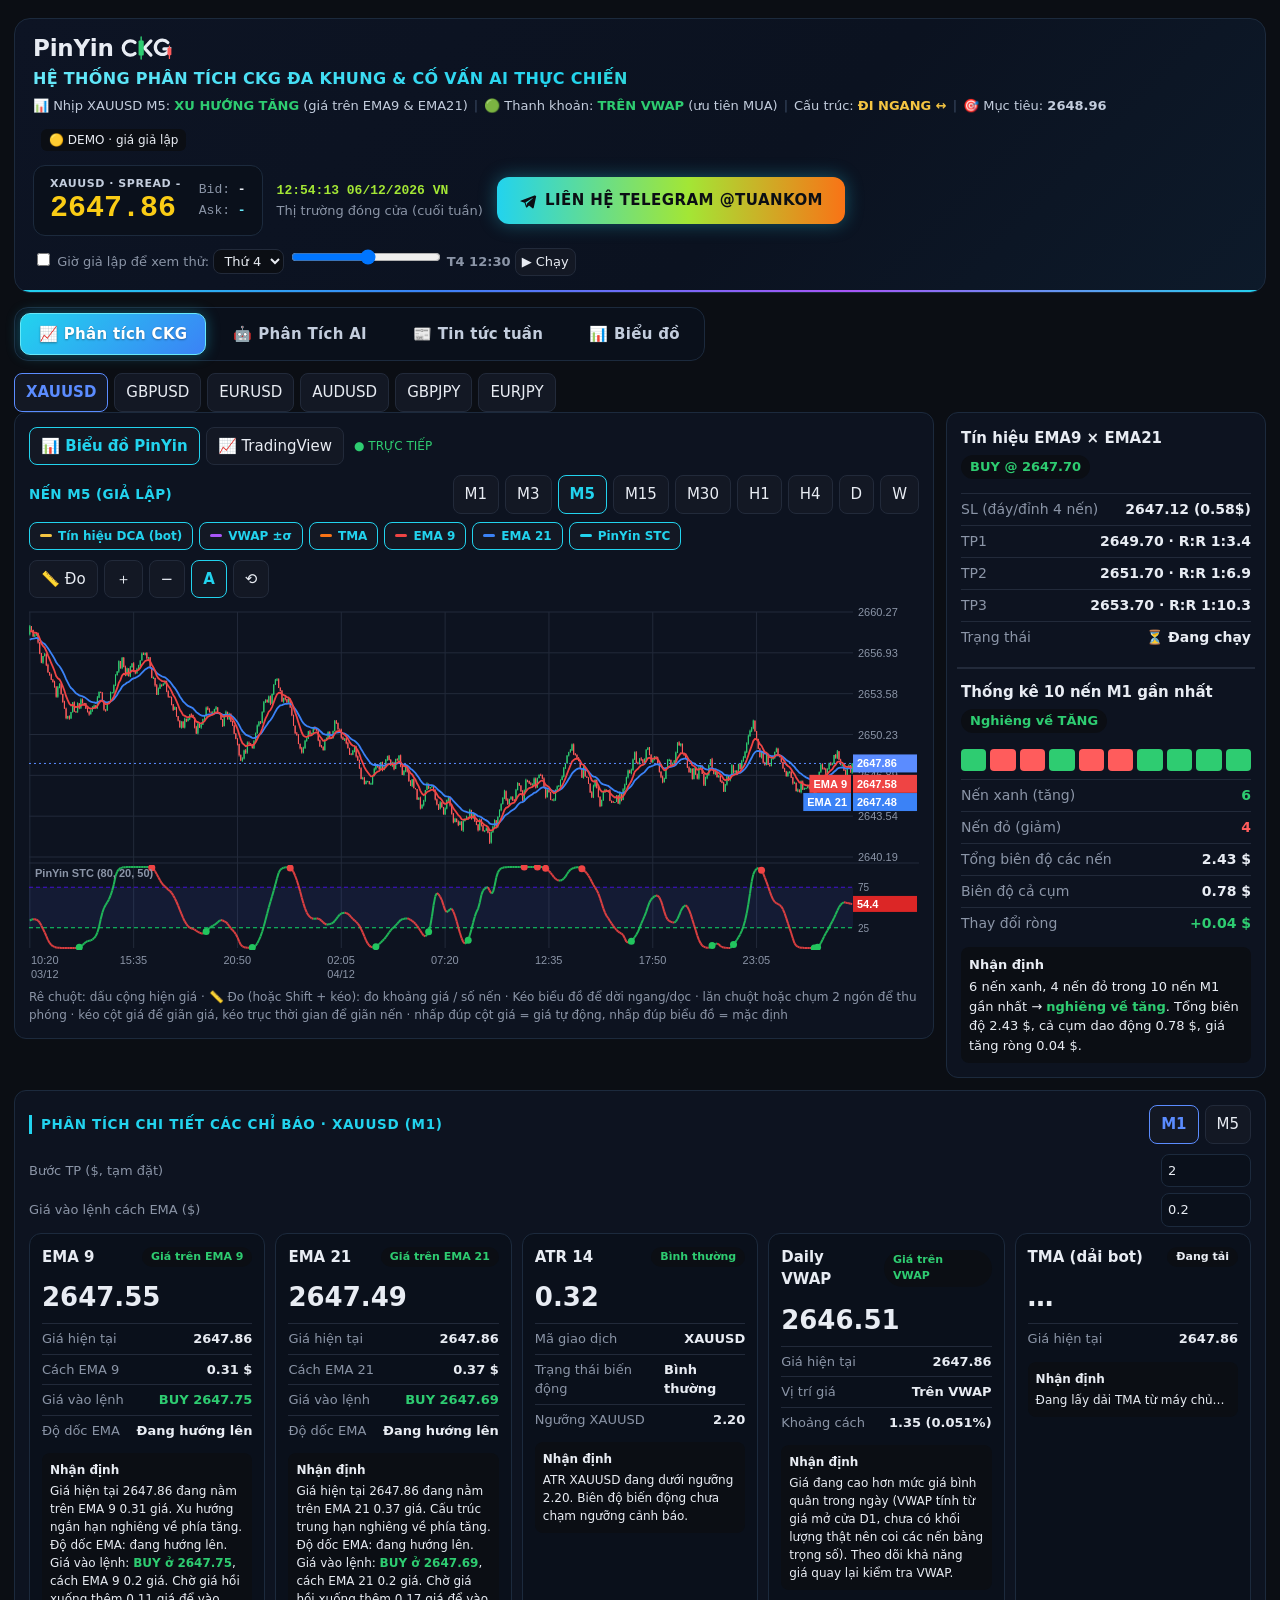
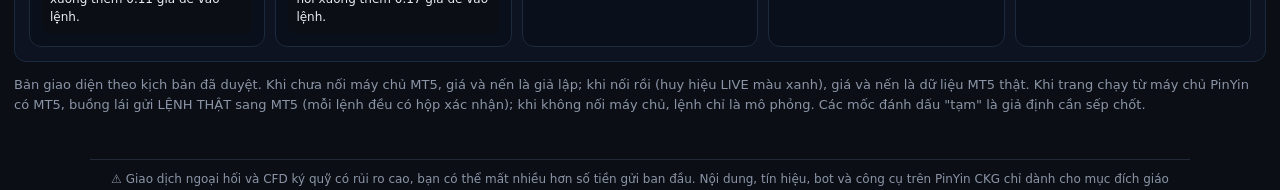
==== commit 0e68c0b5: "Biểu đồ: mở ra 500 nến (Biểu đồ PinYin + tab Biểu đồ), thu nhỏ tối đa 3.000 nến; Biểu đồ PinYin hiện" ====
--- a/frontend/ckg/index.html
+++ b/frontend/ckg/index.html
@@ -456,7 +456,7 @@
 function TLM(ms){const d=new Date(ms+252e5),z=v=>String(v).padStart(2,'0'),dd=z(d.getUTCDate())+'/'+z(d.getUTCMonth()+1);return TFM[TF]>=1440?{t:dd,d:TF=='W'||d.getUTCMonth()==0?String(d.getUTCFullYear()):''}:{t:z(d.getUTCHours())+':'+z(d.getUTCMinutes()),d:dd}}
 function TL(a){const m=240+Math.round(a*5),d=new Date(MON().getTime()+Math.floor(m/1440)*864e5),mm=m%1440,z=v=>String(v).padStart(2,'0');return{t:z(Math.floor(mm/60))+':'+z(mm%60),d:z(d.getUTCDate())+'/'+z(d.getUTCMonth()+1)}}
 // Số nến hiển thị theo bề rộng khung (~12px mỗi nến, 30-90 nến)
-const SLN=()=>Math.max(30,Math.min(90,Math.round((($('cv').clientWidth||900)-66)/12)));
+const SLN=()=>500;   // mở biểu đồ: 500 nến (lăn chuột / ＋ − để phóng to, thu nhỏ)
 // Thang giá chỉ theo nến; đường phụ (giá mở D1, SL/TP, VWAP...) chỉ được nới khung nếu nằm gần
 function fit(a,ex){let lo=Math.min(...a.map(c=>c.l)),hi=Math.max(...a.map(c=>c.h));const mn=8*P;if(hi-lo<mn){const m=(hi+lo)/2;lo=m-mn/2;hi=m+mn/2}
  const sp=hi-lo,tol=.35*sp;(ex||[]).forEach(v=>{if(v==null||!isFinite(v))return;if(v<lo&&lo-v<=tol)lo=v;if(v>hi&&v-hi<=tol)hi=v});return[lo,hi]}
@@ -485,12 +485,12 @@
 const HAP={},HAPB={};let BOTTF=null,BOTTFAT=0,TFW=null;const HK=m=>m+'|'+cs+'|'+TF+(m=='hapro'?'|'+(IND.heikin?'ha':'std'):'');
 function toHA(a){let po=null,pc=null;return a.map(x=>{const c=(x.o+x.h+x.l+x.c)/4,o=po==null?(x.o+x.c)/2:(po+pc)/2;po=o;pc=c;return{...x,o,c,h:Math.max(x.h,o,c),l:Math.min(x.l,o,c)}})}
 // m = 'hapro' (chiến lược HA Pro gốc) | 'dcasig' (tín hiệu bot DCA, theo cài đặt DCA đang lưu của bot)
-async function hapFetch(m){const want=m=='dcasig'?(IND.dcasig||IND.bvw||IND.tma):IND[m];if(!LV||!want||HAPB[m])return;if(m=='dcasig'&&cs!='XAUUSD')return;const k=HK(m),c=HAP[k];if(c&&Date.now()-c.at<15000)return;HAPB[m]=1;
+async function hapFetch(m){const want=m=='dcasig'?(IND.dcasig||IND.bvw||IND.tma):IND[m];if(!LV||!want||HAPB[m])return;const k=HK(m),c=HAP[k];if(c&&Date.now()-c.at<15000)return;HAPB[m]=1;
  if(m=='dcasig'&&!VIEW&&Date.now()-BOTTFAT>60000){BOTTFAT=Date.now();jget('api/auto',8000).then(j=>{if(j&&j.ok&&j.cfg)BOTTF=j.cfg.tf}).catch(()=>{})}
  const u=m=='dcasig'?'api/dcasig?sym='+cs+'&tf='+TF:'api/hapro?sym='+cs+'&tf='+TF+'&candles='+(IND.heikin?'ha':'std');
  try{const j=await jget(u,20000);if(j&&j.ok){HAP[k]={at:Date.now(),sig:j.sig,info:j.info||'',cl:j.cl||null,bands:j.bands||null};redraw()}}catch(e){}finally{HAPB[m]=0}}
 // VWAP + dải ±σ và dải TMA đúng như bot DCA đang dùng (số liệu tính trên máy chủ, theo cài đặt DCA của bot)
-function drawBands(f,a){if(!(IND.bvw||IND.tma)||cs!='XAUUSD')return;const c=HAP[HK('dcasig')];if(!c||!c.bands){hapFetch('dcasig');return}if(Date.now()-c.at>15000)hapFetch('dcasig');
+function drawBands(f,a){if(!(IND.bvw||IND.tma))return;const c=HAP[HK('dcasig')];if(!c||!c.bands){hapFetch('dcasig');return}if(Date.now()-c.at>15000)hapFetch('dcasig');
  const m={};c.bands.forEach(r=>m[r[0]]=r);const x=f.x,P=a.map((q,i)=>[i*f.w+f.w/2,q.ts!=null?m[Math.round(q.ts/1000)]:null]);
  const line=(k,col,dash,wd)=>{x.strokeStyle=col;x.lineWidth=wd||1.2;x.setLineDash(dash||[]);x.beginPath();let on=false;P.forEach(([cx,r])=>{const v=r?r[k]:null;if(v==null){on=false;return}const y=f.y(v);if(on)x.lineTo(cx,y);else{x.moveTo(cx,y);on=true}});x.stroke();x.setLineDash([]);x.lineWidth=1};
  x.save();x.beginPath();x.rect(0,8,f.pw,f.ph);x.clip();const st=getComputedStyle(document.documentElement),vw=st.getPropertyValue('--vw').trim()||'#a855f7',tm=st.getPropertyValue('--tma').trim()||'#f97316';
@@ -499,13 +499,13 @@
  x.restore();const L=[...c.bands].reverse().find(r=>r[1]!=null);if(L){x.font='10px sans-serif';const tag=(v,col,t)=>{if(v==null)return;const y=Math.max(14,Math.min(f.ph,f.y(v)));x.fillStyle=col;x.globalAlpha=.85;const w=x.measureText(t).width+6;x.fillRect(f.pw-w-2,y-11,w,12);x.globalAlpha=1;x.fillStyle='#fff';x.fillText(t,f.pw-w+1,y-2)};
   if(IND.bvw){tag(L[1],vw,'VWAP');tag(L[2],vw,'+σ');tag(L[3],vw,'−σ')}if(IND.tma){tag(L[4],tm,'TMA trên');tag(L[6],tm,'TMA dưới')}}}
 function drawHap(f,a){['hapro','dcasig'].forEach(m=>drawHap1(f,a,m))}
-function drawHap1(f,a,m){if(!IND[m]||(m=='dcasig'&&cs!='XAUUSD'))return;const c=HAP[HK(m)];if(!c||!c.sig.length){hapFetch(m);return}if(Date.now()-c.at>15000)hapFetch(m);
+function drawHap1(f,a,m){if(!IND[m])return;const c=HAP[HK(m)];if(!c||!c.sig.length){hapFetch(m);return}if(Date.now()-c.at>15000)hapFetch(m);
  const dca=m=='dcasig',both=IND.hapro&&IND.dcasig&&cs=='XAUUSD';
  const x=f.x,idx={};a.forEach((q,i)=>{if(q.ts!=null)idx[Math.round(q.ts/1000)]=i});
  c.sig.forEach(s=>{const i=idx[s.t];if(i==null)return;const q=a[i],cx=i*f.w+f.w/2,b=s.side=='BUY',txt=s.side+(s.rev?(s.ctr?' ĐC*':' ĐC'):'');
   x.font='bold 11px sans-serif';const tw=x.measureText(txt).width+10,sh=dca&&both?18:0,yy=b?f.y(q.l)+8+sh:f.y(q.h)-24-sh;
   x.fillStyle=b?'#16a34a':'#dc2626';x.fillRect(cx-tw/2,yy,tw,16);if(dca){x.strokeStyle='#facc15';x.lineWidth=1.5;x.strokeRect(cx-tw/2,yy,tw,16);x.lineWidth=1}x.fillStyle='#fff';x.fillText(txt,cx-tw/2+5,yy+12)});
- const btf=AB&&AB.cfg?AB.cfg.tf:BOTTF;if(dca&&btf&&btf.split('+').indexOf(TF)<0){x.font='bold 12px sans-serif';const w='⚠ Bot chạy khung '+btf+', biểu đồ đang '+TF+': nhãn DCA là của '+TF+' (không phải lệnh bot) · bấm đây để xem '+btf,tw=x.measureText(w).width+12;x.fillStyle='rgba(250,204,21,.92)';x.fillRect(6,6,tw,20);x.fillStyle='#111';x.fillText(w,12,21);TFW={w:tw+6,tf:btf}}else TFW=null
+ const btf=AB&&AB.cfg?AB.cfg.tf:BOTTF;if(dca&&cs=='XAUUSD'&&btf&&btf.split('+').indexOf(TF)<0){x.font='bold 12px sans-serif';const w='⚠ Bot chạy khung '+btf+', biểu đồ đang '+TF+': nhãn DCA là của '+TF+' (không phải lệnh bot) · bấm đây để xem '+btf,tw=x.measureText(w).width+12;x.fillStyle='rgba(250,204,21,.92)';x.fillRect(6,6,tw,20);x.fillStyle='#111';x.fillText(w,12,21);TFW={w:tw+6,tf:btf}}else TFW=null
  if(both&&!dca)return;                                     // bật cả 2: chỉ vẽ mức giá của lệnh DCA gần nhất cho đỡ rối
  const L=c.sig[c.sig.length-1],i0=idx[L.t];if(i0==null)return;const x0=i0*f.w,x1=Math.min(f.pw,x0+f.w*40);
  const ln=(v,col,txt,dash)=>{const y=f.y(v);x.strokeStyle=col;x.setLineDash(dash||[]);x.beginPath();x.moveTo(x0,y);x.lineTo(x1,y);x.stroke();x.setLineDash([]);x.font='11px sans-serif';
@@ -524,7 +524,7 @@
 function indBar(){const ks=['dcasig','bvw','tma','ema9','ema21','stc'];$('ind').innerHTML=ks.map(k=>`<button class="chip ${IND[k]?'on':''}" onclick="togInd('${k}')" title="Bật/tắt ${IND_L[k][0]}">${IND_L[k][1]?`<i style="background:var(${IND_L[k][1]})"></i>`:''}${IND_L[k][0]}</button>`).join('')}
 function togInd(k){IND[k]=IND[k]?0:1;try{localStorage.setItem('ckg-ind',JSON.stringify(IND))}catch(e){}indBar();redraw()}
 const zn=()=>ZN||SLN();
-function zoom(f){ZN=Math.round(Math.max(15,Math.min(400,zn()*f)));redraw()}
+function zoom(f){ZN=Math.round(Math.max(15,Math.min(3000,zn()*f)));redraw()}
 function zreset(){ZN=null;PAN=0;YM=null;redraw()}
 function yauto(){YM=null;redraw()}
 function yscale(k){const c=(FL+FH)/2,h=(FH-FL)*k/2;YM={lo:c-h,hi:c+h};redraw()}
@@ -660,10 +660,10 @@
   if(q.length==2){d0=dist(q);z0=zn();zone='pinch'}
   else{zone=zoneOf(e);sx=e.clientX;sy=e.clientY;p0=PAN;zx0=zn();y0={lo:FL,hi:FH};if(zone=='plot')cv.style.cursor='grabbing'}});
  cv.addEventListener('pointermove',e=>{if(!PT[e.pointerId]){cv.style.cursor=curs(zoneOf(e));return}PT[e.pointerId]={x:e.clientX,y:e.clientY};const q=pts();
-  if(q.length>=2&&d0){const z=Math.round(Math.max(15,Math.min(400,z0*d0/Math.max(1,dist(q)))));if(z!=ZN){ZN=z;redraw()}return}
+  if(q.length>=2&&d0){const z=Math.round(Math.max(15,Math.min(3000,z0*d0/Math.max(1,dist(q)))));if(z!=ZN){ZN=z;redraw()}return}
   if(q.length!=1)return;const dx=e.clientX-sx,dy=e.clientY-sy;
   if(zone=='price'){const c=(y0.lo+y0.hi)/2,h=(y0.hi-y0.lo)/2*Math.exp(dy*.006);YM={lo:c-h,hi:c+h};redraw()}
-  else if(zone=='time'){const z=Math.round(Math.max(15,Math.min(400,zx0*Math.exp(-dx*.006))));if(z!=ZN){ZN=z;redraw()}}
+  else if(zone=='time'){const z=Math.round(Math.max(15,Math.min(3000,zx0*Math.exp(-dx*.006))));if(z!=ZN){ZN=z;redraw()}}
   else if(zone=='plot'){const np=Math.round(p0+dx/CW),sh=dy*(y0.hi-y0.lo)/FPH;
    if(Math.abs(dy)>3||YM)YM={lo:y0.lo+sh,hi:y0.hi+sh};if(np!=PAN||YM){PAN=np;redraw()}}});
  const up=e=>{delete PT[e.pointerId];const q=pts();if(q.length<2)d0=0;
@@ -1299,7 +1299,7 @@
 function fcTF(t){FC.tf=t;fcSave();fcBar();fcLoad(true);fcSig(true)}
 function fcSym(s){FC.sym=s;fcSave();dwLoad();dwTool('cur');fcBar();fcLoad(true);fcSig(true)}
 function fcTog(k){FC[k]=!FC[k];fcSave();fcBar();fcSet(false);if(k=='dca'||k=='bvw'||k=='tma')fcSig(false)}
-function fcFit(){if(!FC.chart)return;const n=FC.rows.length,k=Math.max(50,Math.min(180,Math.round($('fcbox').clientWidth/8)));FC.chart.timeScale().setVisibleLogicalRange({from:Math.max(0,n-k),to:n+Math.round(k/12)});FC.chart.priceScale('right').applyOptions({autoScale:true})}
+function fcFit(){if(!FC.chart)return;const n=FC.rows.length,k=500;FC.chart.timeScale().setVisibleLogicalRange({from:Math.max(0,n-k),to:n+Math.round(k/12)});FC.chart.priceScale('right').applyOptions({autoScale:true})}
 function fcFull(){const e=$('fcp');try{if(document.fullscreenElement||document.webkitFullscreenElement)(document.exitFullscreen||document.webkitExitFullscreen).call(document);else(e.requestFullscreen||e.webkitRequestFullscreen).call(e)}catch(x){}}
 function fcMsg(t){const m=$('fcmsg');m.textContent=t||'';m.style.display=t?'':'none'}
 async function fcLoad(full){if(!FC.chart)return;const key=FC.sym+'|'+FC.tf;
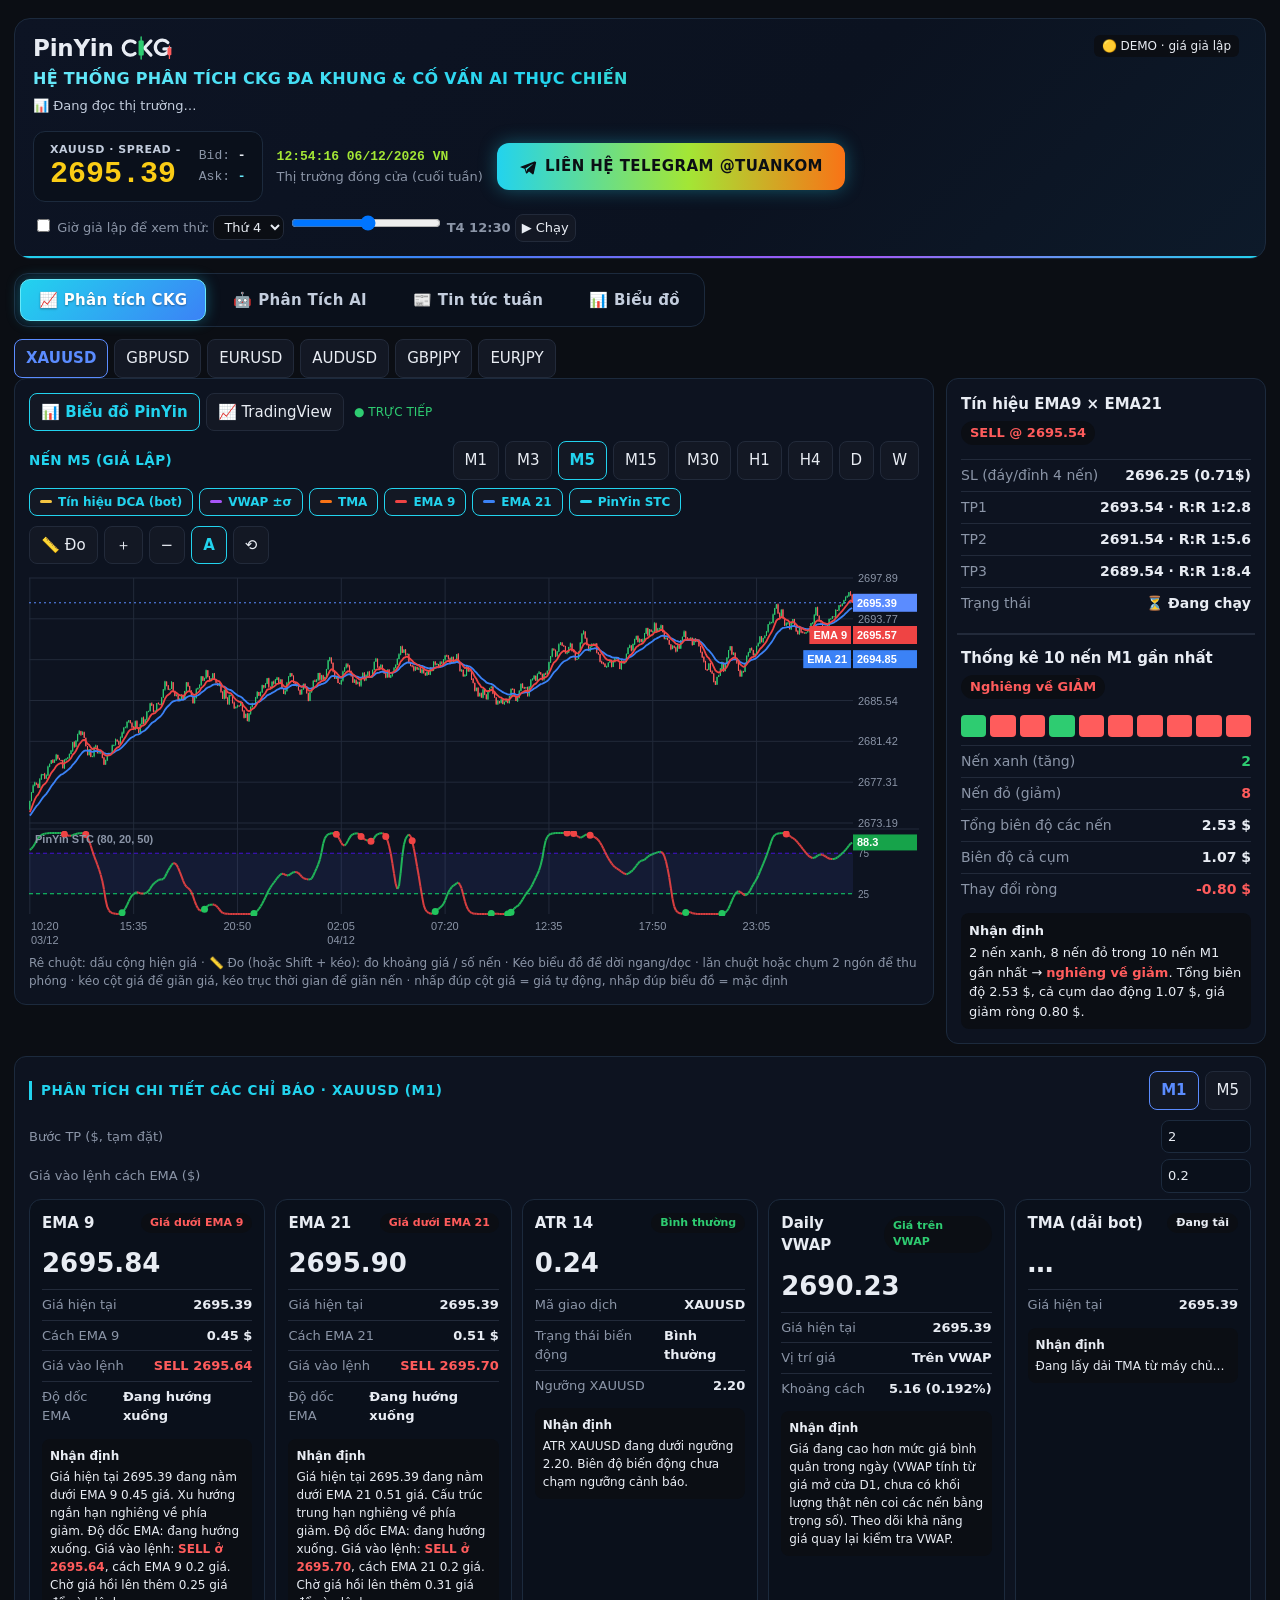
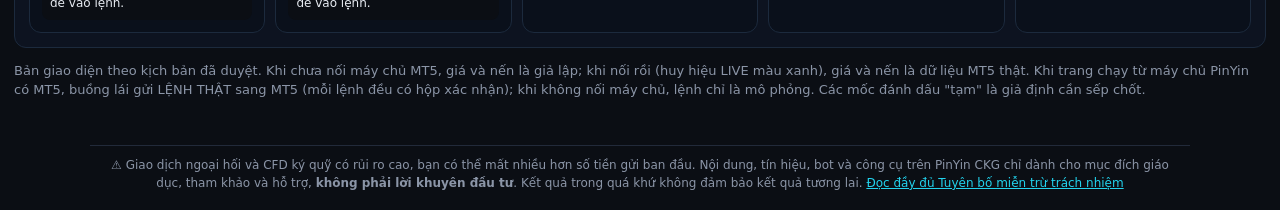
==== commit a7b9ce6a: "Đầu trang: khối chọn ngôn ngữ / trạng thái LIVE / nút Khách hàng cố định ở góc trên bên phải (màn hì" ====
--- a/frontend/ckg/index.html
+++ b/frontend/ckg/index.html
@@ -110,6 +110,7 @@
 .hbrand .logo{font-size:23px}.htitle{margin-top:6px;font-size:16px;font-weight:800;letter-spacing:.02em;background:linear-gradient(90deg,#67e8f9,#22d3ee,#a3e635);-webkit-background-clip:text;background-clip:text;color:transparent}
 .hstat{margin-top:5px;font-size:13px;color:#c3cddd;line-height:1.6}.hstat b{font-weight:800}.hstat .sep{color:#3b4a63;margin:0 6px}
 .hside{display:flex;gap:8px;align-items:center;flex-wrap:wrap}
+@media(min-width:900px){.hrow1{flex-wrap:nowrap}.hbrand{flex:1 1 auto}.hside{flex:0 0 auto;margin-left:auto;justify-content:flex-end;max-width:46%}}
 .hrow2{display:flex;gap:14px;align-items:center;flex-wrap:wrap;margin-top:14px}
 .hpx{display:flex;gap:18px;align-items:center;padding:10px 16px;border:1px solid #1c2a3d;border-radius:12px;background:#0a101b}
 .hsym{font-size:11px;font-weight:800;color:#c3cddd;letter-spacing:.05em}.hpx .px{font-size:30px;font-weight:900;color:#facc15;line-height:1.1;font-family:ui-monospace,Consolas,monospace}
@@ -149,8 +150,9 @@
 <body>
 <div class="w">
 <div class="hero">
-<div class="hrow1"><div class="hbrand"><h1 class="logo" aria-label="PinYin CKG"><span>PinYin</span><svg viewBox="0 0 80 40" height="26" aria-hidden="true"><g fill="none" stroke="var(--tx)" stroke-width="5" stroke-linecap="round"><path d="M21.5 11.5A11 11 0 1 0 21.5 28.5"/><path d="M36 20 46 9M36 20 46 31"/><path d="M72 11.5A11 11 0 1 0 74.5 21.5H66"/></g><line x1="31" y1="3" x2="31" y2="37" stroke="var(--ok)" stroke-width="2.2" stroke-linecap="round"/><rect x="27" y="8.5" width="8" height="23" rx="1.5" fill="var(--ok)"/><line x1="74.5" y1="17" x2="74.5" y2="36" stroke="var(--no)" stroke-width="2" stroke-linecap="round"/><rect x="71.5" y="20" width="6" height="11" rx="1" fill="var(--no)"/></svg></h1><div class="htitle">HỆ THỐNG PHÂN TÍCH CKG ĐA KHUNG &amp; CỐ VẤN AI THỰC CHIẾN</div><div class="hstat" id="hstat">📊 Đang đọc thị trường…</div></div>
+<div class="hrow1"><div class="hbrand"><h1 class="logo" aria-label="PinYin CKG"><span>PinYin</span><svg viewBox="0 0 80 40" height="26" aria-hidden="true"><g fill="none" stroke="var(--tx)" stroke-width="5" stroke-linecap="round"><path d="M21.5 11.5A11 11 0 1 0 21.5 28.5"/><path d="M36 20 46 9M36 20 46 31"/><path d="M72 11.5A11 11 0 1 0 74.5 21.5H66"/></g><line x1="31" y1="3" x2="31" y2="37" stroke="var(--ok)" stroke-width="2.2" stroke-linecap="round"/><rect x="27" y="8.5" width="8" height="23" rx="1.5" fill="var(--ok)"/><line x1="74.5" y1="17" x2="74.5" y2="36" stroke="var(--no)" stroke-width="2" stroke-linecap="round"/><rect x="71.5" y="20" width="6" height="11" rx="1" fill="var(--no)"/></svg></h1><div class="htitle">HỆ THỐNG PHÂN TÍCH CKG ĐA KHUNG &amp; CỐ VẤN AI THỰC CHIẾN</div></div>
 <div class="hside"><span id="langsw"></span><span class="tag" id="src">🟡 DEMO · giá giả lập</span><div class="btns" id="thb" style="display:none"></div><span id="meb" style="display:flex;gap:8px;align-items:center;flex-wrap:wrap"></span></div></div>
+<div class="hstat" id="hstat">📊 Đang đọc thị trường…</div>
 <div class="hrow2"><div class="hpx"><div><div class="hsym"><span id="nm">XAUUSD</span> · SPREAD <span id="hspr">-</span></div><div class="px" id="px">-</div></div>
 <div class="hba">Bid: <b id="hbid">-</b><br>Ask: <b id="hask">-</b></div></div>
 <div class="htime"><div id="clk"></div><div id="hses" class="mut"></div></div>
